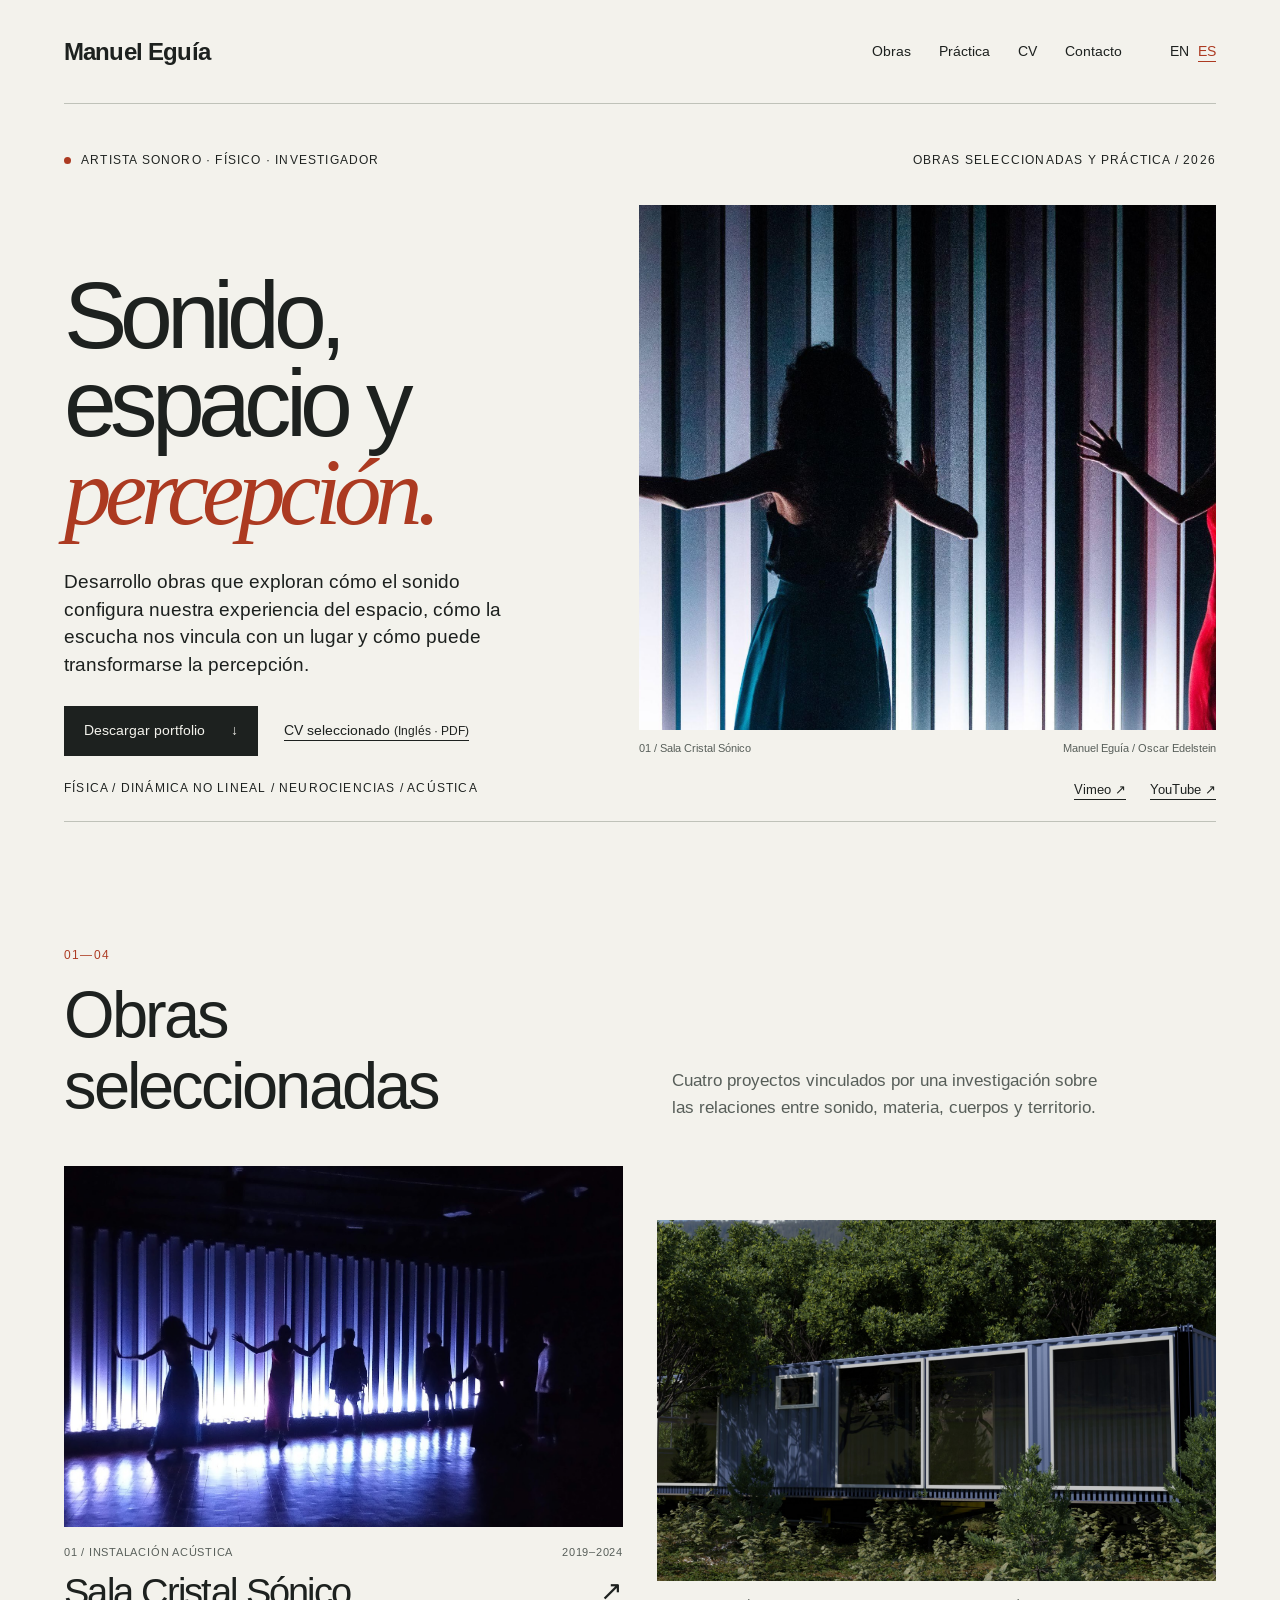
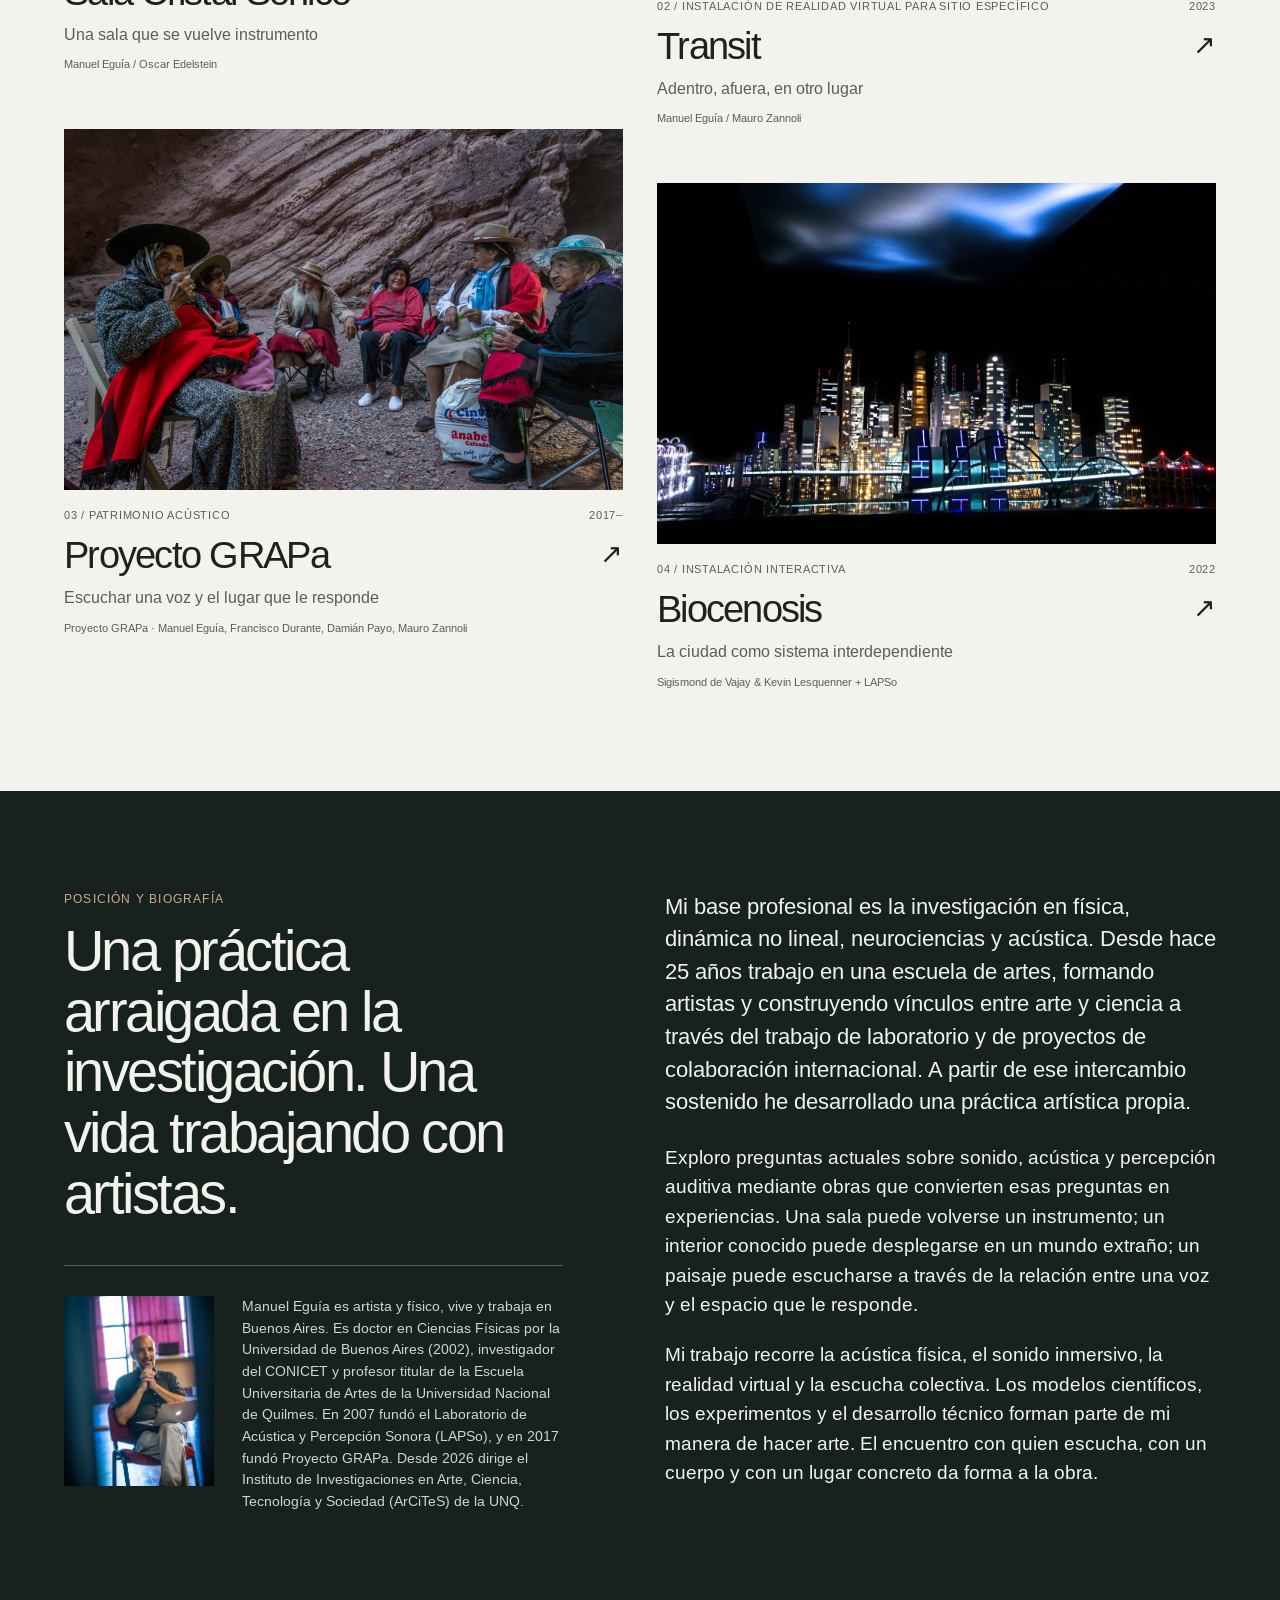
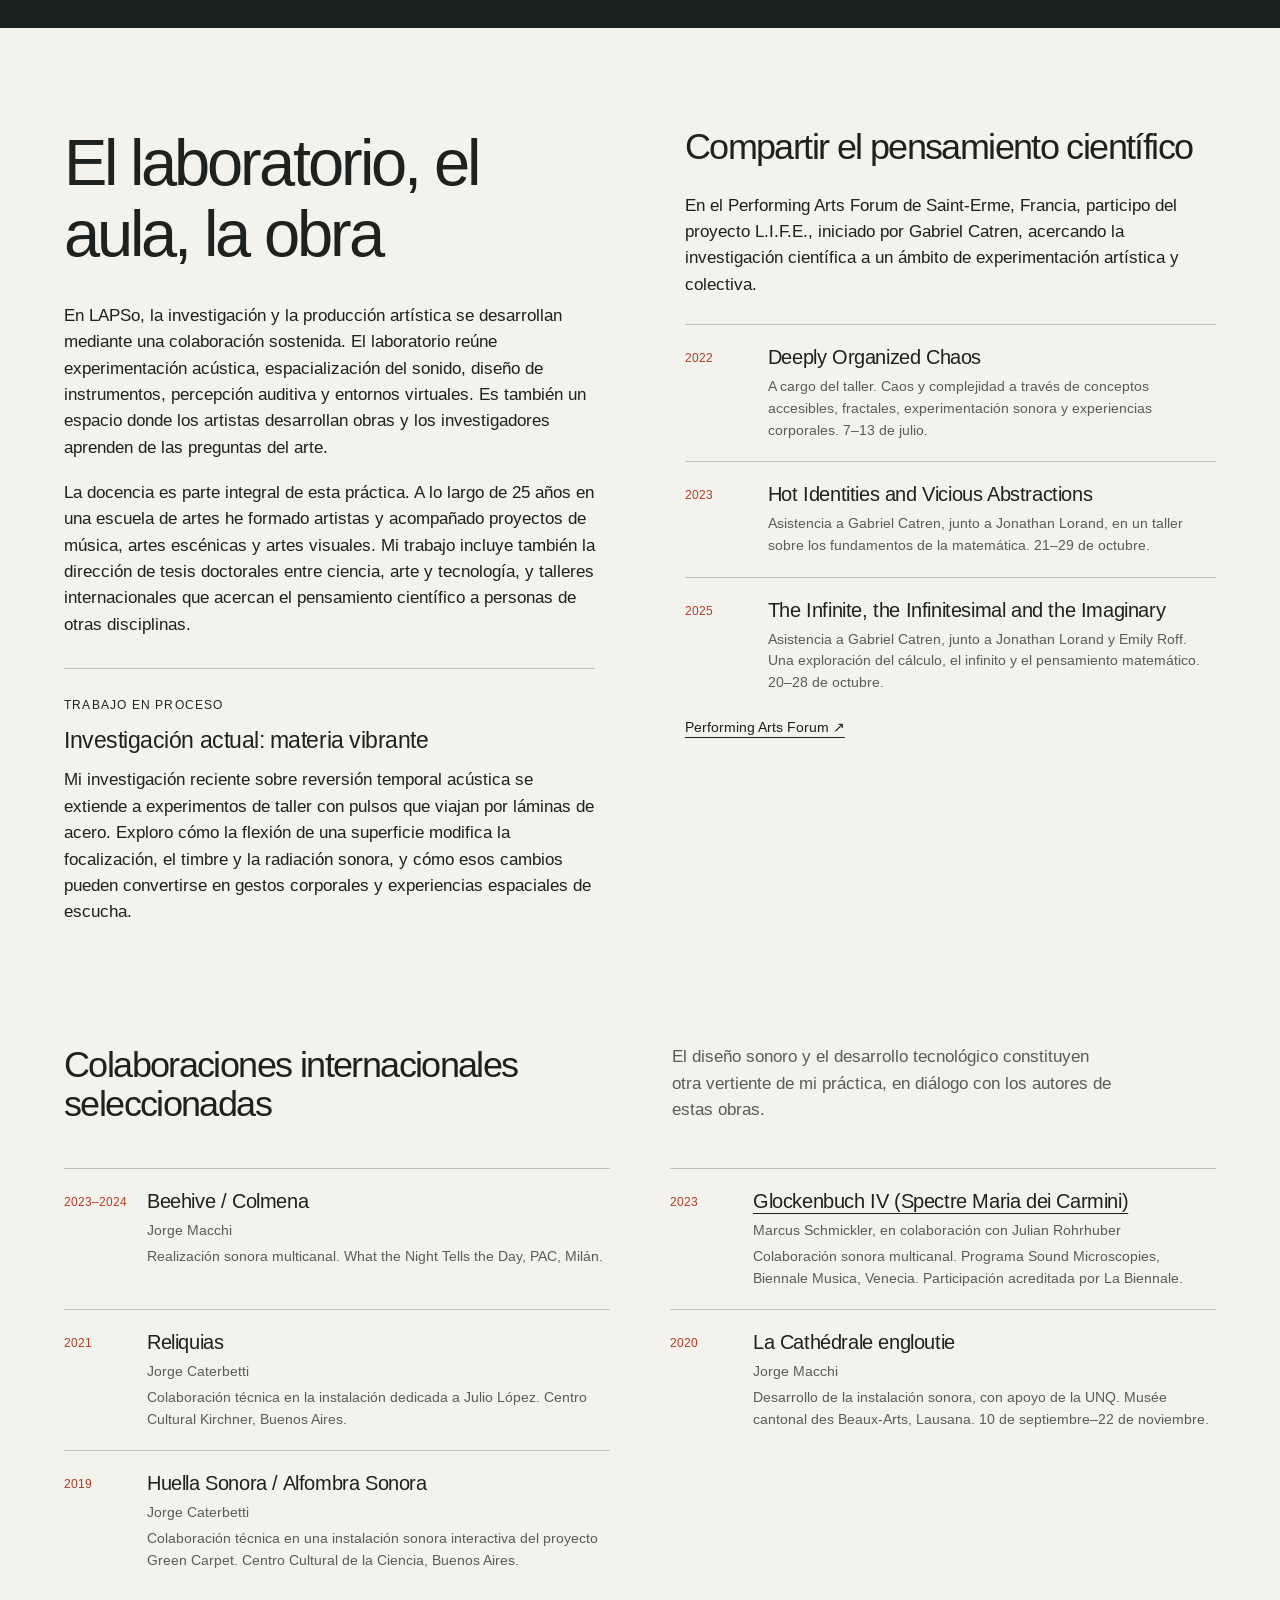
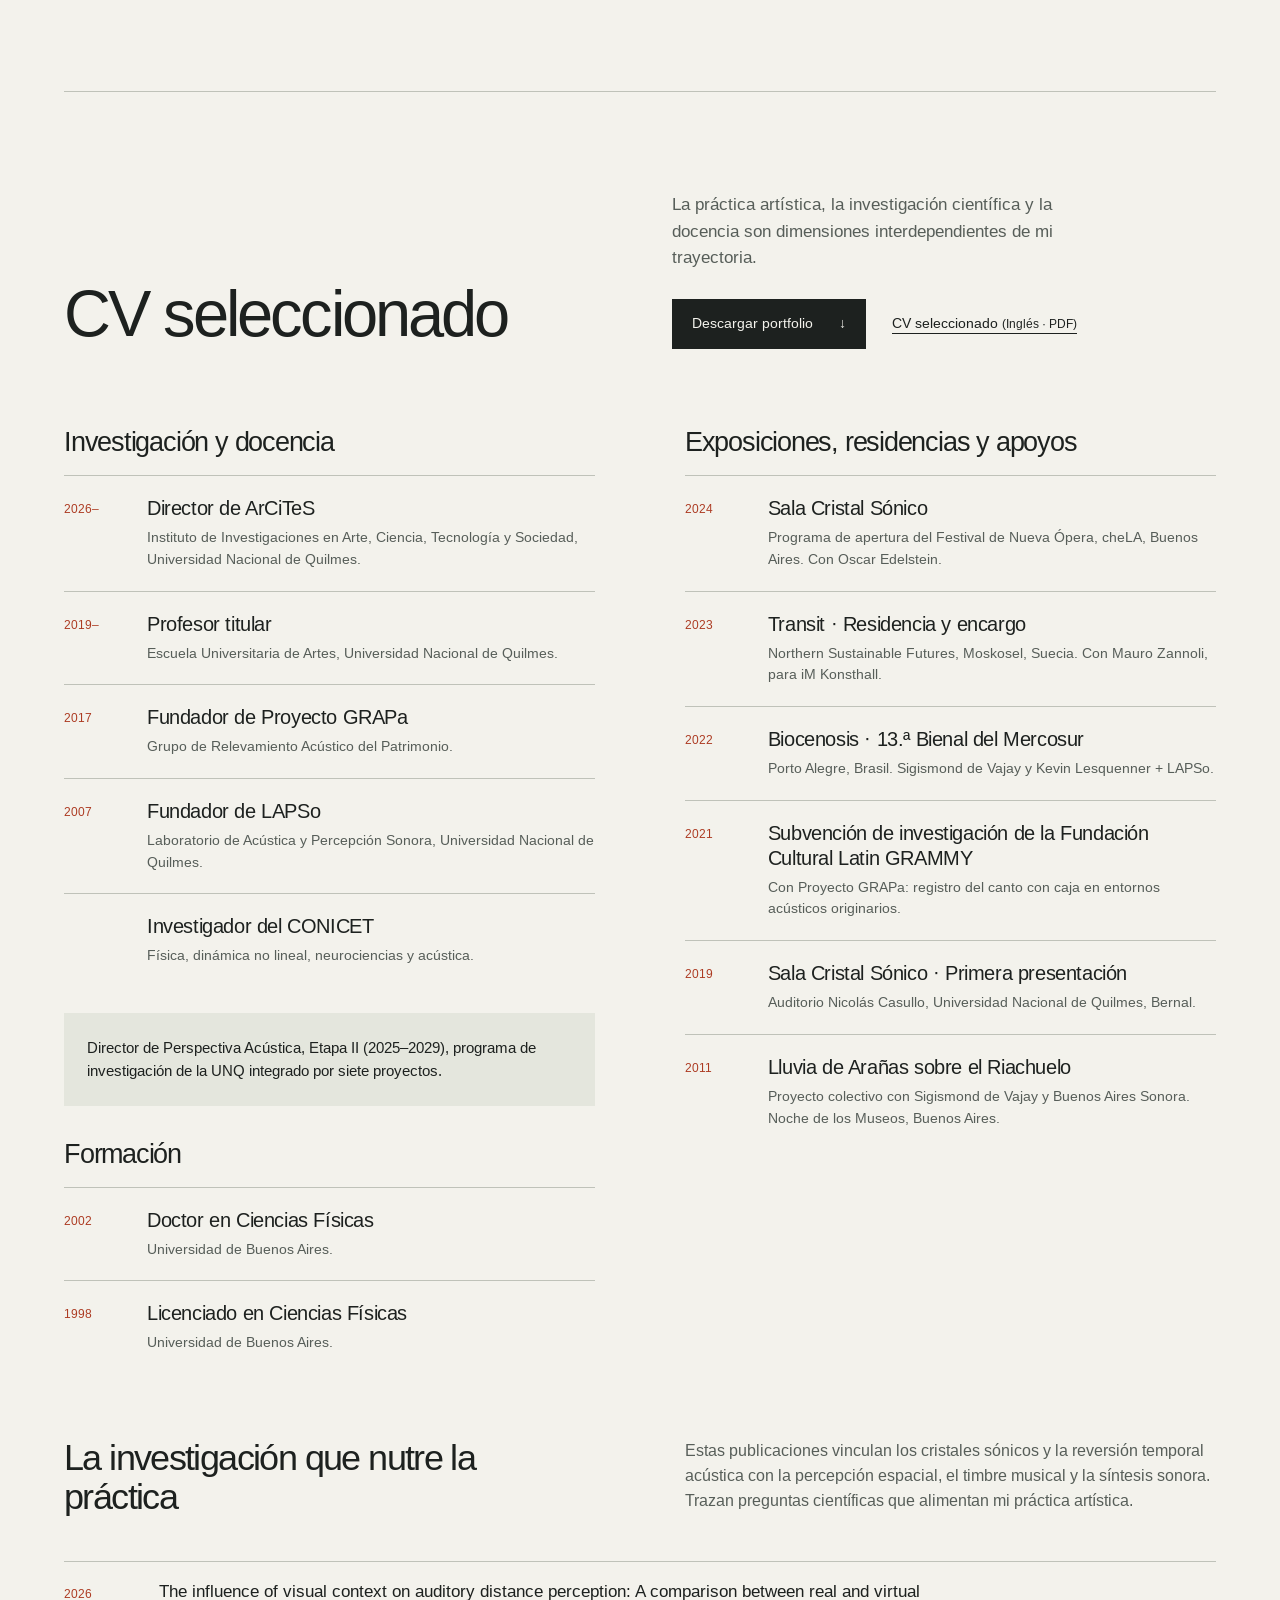
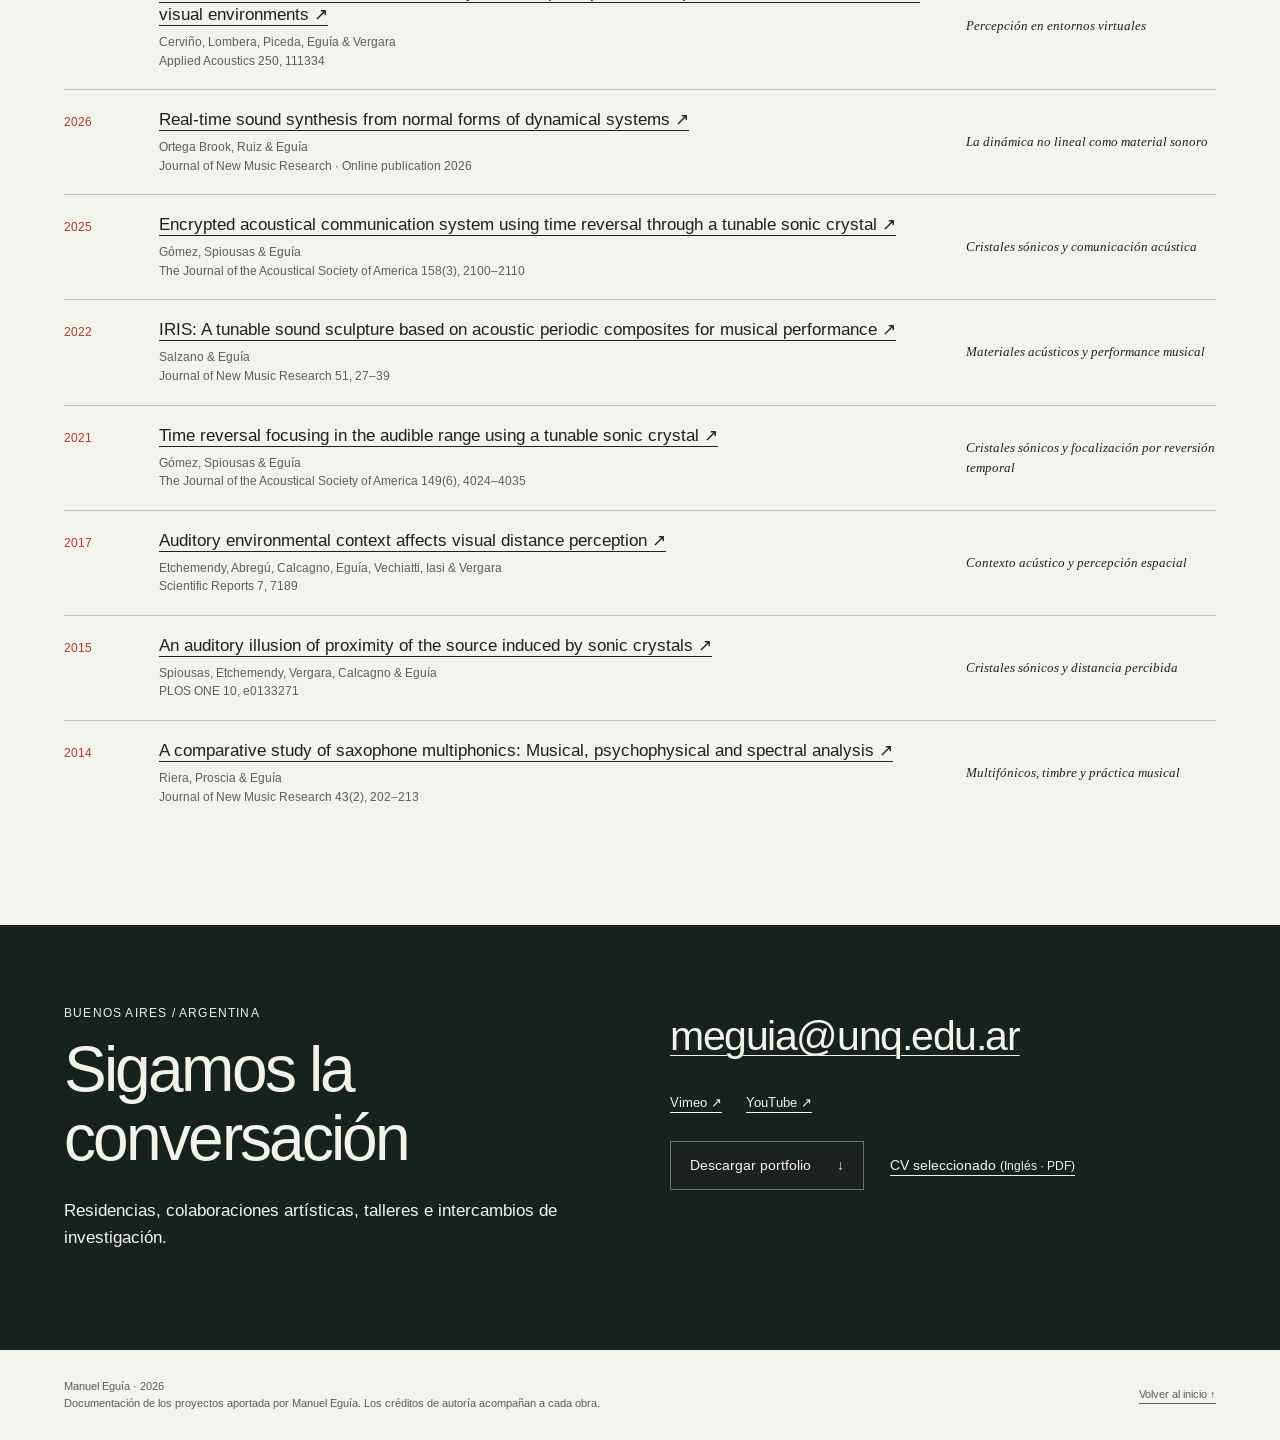
==== docs/es/index.html @ c16b5c14 "Revise selected papers across portfolio, CV and bilingual site" ====
<!doctype html><html lang="es"><head><meta charset="utf-8"><meta name="viewport" content="width=device-width,initial-scale=1"><title>Manuel Eguía — Sonido, espacio y percepción</title><meta name="description" content="Desarrollo obras que exploran cómo el sonido configura nuestra experiencia del espacio, cómo la escucha nos vincula con un lugar y cómo puede transformarse la percepción."><meta name="theme-color" content="#f3f2ec"><link rel="canonical" href="https://meguia.github.io/dossier/es/"><link rel="alternate" hreflang="en" href="https://meguia.github.io/dossier/"><link rel="alternate" hreflang="es" href="https://meguia.github.io/dossier/es/"><meta property="og:type" content="website"><meta property="og:title" content="Manuel Eguía — Sonido, espacio y percepción"><meta property="og:description" content="Desarrollo obras que exploran cómo el sonido configura nuestra experiencia del espacio, cómo la escucha nos vincula con un lugar y cómo puede transformarse la percepción."><meta property="og:url" content="https://meguia.github.io/dossier/es/"><meta property="og:image" content="https://meguia.github.io/dossier/assets/images/sonic-performance.jpg"><meta name="twitter:card" content="summary_large_image"><link rel="stylesheet" href="../assets/site.css"><script type="application/ld+json">{"@context": "https://schema.org", "@type": "Person", "name": "Manuel Camilo Eguía", "alternateName": "Manuel Eguía", "url": "https://meguia.github.io/dossier/", "jobTitle": "Artista sonoro · Físico · Investigador", "sameAs": ["https://vimeo.com/meguia", "https://www.youtube.com/@manueleguia2915"]}</script></head><body><a class="skip" href="#main">Saltar al contenido</a><div class="wrap"><header class="site-header" id="top"><a class="brand" href="../es/">Manuel Eguía</a><nav class="nav" aria-label="Main"><a href="../es/#works">Obras</a><a href="../es/#practice">Práctica</a><a href="../es/#cv">CV</a><a href="../es/#contact">Contacto</a><span class="lang" aria-label="Idioma"><a href="../" lang="en" hreflang="en" >EN</a><a href="../es/" lang="es" hreflang="es" aria-current="page">ES</a></span></nav></header></div><main id="main"><div class="wrap"><section class="hero"><div class="hero-top eyebrow"><span class="dot">Artista sonoro · Físico · Investigador</span><span>Obras seleccionadas y práctica / 2026</span></div><div class="hero-grid"><div><h1>Sonido,<br>espacio y<br><em>percepción.</em></h1><p class="hero-text">Desarrollo obras que exploran cómo el sonido configura nuestra experiencia del espacio, cómo la escucha nos vincula con un lugar y cómo puede transformarse la percepción.</p><div class="actions"><a class="button" href="../downloads/Manuel-Eguia-Portfolio.pdf">Descargar portfolio <span aria-hidden="true">↓</span></a><a class="text-link" href="../downloads/Manuel-Eguia-CV.pdf">CV seleccionado <small>(Inglés · PDF)</small></a></div></div><figure><img src="../assets/images/sonic-performer.jpg" alt="Intérpretes a contraluz frente a las columnas iluminadas de Sala Cristal Sónico." class="hero-image" loading="eager" decoding="async"><figcaption class="caption"><span>01 / Sala Cristal Sónico</span><span>Manuel Eguía / Oscar Edelstein</span></figcaption></figure></div><div class="hero-bottom"><span class="eyebrow">Física / Dinámica no lineal / Neurociencias / Acústica</span><div class="channels"><a href="https://vimeo.com/meguia">Vimeo ↗</a><a href="https://www.youtube.com/@manueleguia2915">YouTube ↗</a></div></div></section><section class="section" id="works"><div class="section-heading"><div><p class="eyebrow">01—04</p><h2>Obras seleccionadas</h2></div><p>Cuatro proyectos vinculados por una investigación sobre las relaciones entre sonido, materia, cuerpos y territorio.</p></div><div class="works-grid"><a class="work-card" href="works/sonic-crystal-room/"><img src="../assets/images/sonic-performance.jpg" alt="Intérpretes a contraluz frente a las columnas iluminadas de Sala Cristal Sónico." class="" loading="lazy" decoding="async"><div class="card-meta"><span>01 / Instalación acústica</span><span>2019–2024</span></div><div class="card-title"><h3>Sala Cristal Sónico</h3><span class="arrow" aria-hidden="true">↗</span></div><div class="card-subtitle">Una sala que se vuelve instrumento</div><div class="card-credit">Manuel Eguía / Oscar Edelstein</div></a><a class="work-card" href="works/transit/"><img src="../assets/images/transit-container.jpg" alt="La galería-contenedor de Transit situada en un paisaje boscoso." class="" loading="lazy" decoding="async"><div class="card-meta"><span>02 / Instalación de realidad virtual para sitio específico</span><span>2023</span></div><div class="card-title"><h3>Transit</h3><span class="arrow" aria-hidden="true">↗</span></div><div class="card-subtitle">Adentro, afuera, en otro lugar</div><div class="card-credit">Manuel Eguía / Mauro Zannoli</div></a><a class="work-card" href="works/grapa/"><img src="../assets/images/grapa-circle.jpg" alt="Copleras y copleros sentados en ronda con sus cajas bajo las paredes rocosas del anfiteatro natural." class="" loading="lazy" decoding="async"><div class="card-meta"><span>03 / Patrimonio acústico</span><span>2017–</span></div><div class="card-title"><h3>Proyecto GRAPa</h3><span class="arrow" aria-hidden="true">↗</span></div><div class="card-subtitle">Escuchar una voz y el lugar que le responde</div><div class="card-credit">Proyecto GRAPa · Manuel Eguía, Francisco Durante, Damián Payo, Mauro Zannoli</div></a><a class="work-card" href="works/biocenosis/"><img src="../assets/images/biocenosis.jpg" alt="Edificios iluminados de la maqueta urbana de Biocenosis bajo una proyección atmosférica azul." class="" loading="lazy" decoding="async"><div class="card-meta"><span>04 / Instalación interactiva</span><span>2022</span></div><div class="card-title"><h3>Biocenosis</h3><span class="arrow" aria-hidden="true">↗</span></div><div class="card-subtitle">La ciudad como sistema interdependiente</div><div class="card-credit">Sigismond de Vajay &amp; Kevin Lesquenner + LAPSo</div></a></div></section></div><section class="statement-section section" id="practice"><div class="wrap statement-grid"><div><p class="eyebrow">Posición y biografía</p><h2>Una práctica arraigada en la investigación. Una vida trabajando con artistas.</h2><div class="portrait-row"><img src="../assets/images/portrait.jpg" alt="Manuel Eguía" class="" loading="lazy" decoding="async"><p>Manuel Eguía es artista y físico, vive y trabaja en Buenos Aires. Es doctor en Ciencias Físicas por la Universidad de Buenos Aires (2002), investigador del CONICET y profesor titular de la Escuela Universitaria de Artes de la Universidad Nacional de Quilmes. En 2007 fundó el Laboratorio de Acústica y Percepción Sonora (LAPSo), y en 2017 fundó Proyecto GRAPa. Desde 2026 dirige el Instituto de Investigaciones en Arte, Ciencia, Tecnología y Sociedad (ArCiTeS) de la UNQ.</p></div></div><div class="statement-copy"><p>Mi base profesional es la investigación en física, dinámica no lineal, neurociencias y acústica. Desde hace 25 años trabajo en una escuela de artes, formando artistas y construyendo vínculos entre arte y ciencia a través del trabajo de laboratorio y de proyectos de colaboración internacional. A partir de ese intercambio sostenido he desarrollado una práctica artística propia.</p><p>Exploro preguntas actuales sobre sonido, acústica y percepción auditiva mediante obras que convierten esas preguntas en experiencias. Una sala puede volverse un instrumento; un interior conocido puede desplegarse en un mundo extraño; un paisaje puede escucharse a través de la relación entre una voz y el espacio que le responde.</p><p>Mi trabajo recorre la acústica física, el sonido inmersivo, la realidad virtual y la escucha colectiva. Los modelos científicos, los experimentos y el desarrollo técnico forman parte de mi manera de hacer arte. El encuentro con quien escucha, con un cuerpo y con un lugar concreto da forma a la obra.</p></div></div></section><div class="wrap"><section class="section practice-grid"><div><h2>El laboratorio, el aula, la obra</h2><p>En LAPSo, la investigación y la producción artística se desarrollan mediante una colaboración sostenida. El laboratorio reúne experimentación acústica, espacialización del sonido, diseño de instrumentos, percepción auditiva y entornos virtuales. Es también un espacio donde los artistas desarrollan obras y los investigadores aprenden de las preguntas del arte.</p><p>La docencia es parte integral de esta práctica. A lo largo de 25 años en una escuela de artes he formado artistas y acompañado proyectos de música, artes escénicas y artes visuales. Mi trabajo incluye también la dirección de tesis doctorales entre ciencia, arte y tecnología, y talleres internacionales que acercan el pensamiento científico a personas de otras disciplinas.</p><div class="current"><p class="eyebrow">Trabajo en proceso</p><h4>Investigación actual: materia vibrante</h4><p>Mi investigación reciente sobre reversión temporal acústica se extiende a experimentos de taller con pulsos que viajan por láminas de acero. Exploro cómo la flexión de una superficie modifica la focalización, el timbre y la radiación sonora, y cómo esos cambios pueden convertirse en gestos corporales y experiencias espaciales de escucha.</p></div></div><div><h3>Compartir el pensamiento científico</h3><p>En el Performing Arts Forum de Saint-Erme, Francia, participo del proyecto L.I.F.E., iniciado por Gabriel Catren, acercando la investigación científica a un ámbito de experimentación artística y colectiva.</p><ul class="list"><li><span class="year">2022</span><div><h4>Deeply Organized Chaos</h4><p>A cargo del taller. Caos y complejidad a través de conceptos accesibles, fractales, experimentación sonora y experiencias corporales. 7–13 de julio.</p></div></li><li><span class="year">2023</span><div><h4>Hot Identities and Vicious Abstractions</h4><p>Asistencia a Gabriel Catren, junto a Jonathan Lorand, en un taller sobre los fundamentos de la matemática. 21–29 de octubre.</p></div></li><li><span class="year">2025</span><div><h4>The Infinite, the Infinitesimal and the Imaginary</h4><p>Asistencia a Gabriel Catren, junto a Jonathan Lorand y Emily Roff. Una exploración del cálculo, el infinito y el pensamiento matemático. 20–28 de octubre.</p></div></li></ul><a class="text-link" href="https://www.pa-f.net/book/export/html/47">Performing Arts Forum ↗</a></div></section><section class="section collab-section"><div class="section-heading"><h3>Colaboraciones internacionales seleccionadas</h3><p>El diseño sonoro y el desarrollo tecnológico constituyen otra vertiente de mi práctica, en diálogo con los autores de estas obras.</p></div><ul class="list collab-list"><li><span class="year">2023–2024</span><div><h4>Beehive / Colmena</h4><p>Jorge Macchi</p><p>Realización sonora multicanal. What the Night Tells the Day, PAC, Milán.</p></div></li><li><span class="year">2023</span><div><h4><a href="https://www.labiennale.org/en/music/2023/music-performances/marcus-schmickler-glockenbuch-iv-spectre-maria-dei-carmini">Glockenbuch IV (Spectre Maria dei Carmini)</a></h4><p>Marcus Schmickler, en colaboración con Julian Rohrhuber</p><p>Colaboración sonora multicanal. Programa Sound Microscopies, Biennale Musica, Venecia. Participación acreditada por La Biennale.</p></div></li><li><span class="year">2021</span><div><h4>Reliquias</h4><p>Jorge Caterbetti</p><p>Colaboración técnica en la instalación dedicada a Julio López. Centro Cultural Kirchner, Buenos Aires.</p></div></li><li><span class="year">2020</span><div><h4>La Cathédrale engloutie</h4><p>Jorge Macchi</p><p>Desarrollo de la instalación sonora, con apoyo de la UNQ. Musée cantonal des Beaux-Arts, Lausana. 10 de septiembre–22 de noviembre.</p></div></li><li><span class="year">2019</span><div><h4>Huella Sonora / Alfombra Sonora</h4><p>Jorge Caterbetti</p><p>Colaboración técnica en una instalación sonora interactiva del proyecto Green Carpet. Centro Cultural de la Ciencia, Buenos Aires.</p></div></li></ul></section><section class="section cv-section" id="cv"><div class="section-heading"><h2>CV seleccionado</h2><div><p>La práctica artística, la investigación científica y la docencia son dimensiones interdependientes de mi trayectoria.</p><div class="actions"><a class="button" href="../downloads/Manuel-Eguia-Portfolio.pdf">Descargar portfolio <span aria-hidden="true">↓</span></a><a class="text-link" href="../downloads/Manuel-Eguia-CV.pdf">CV seleccionado <small>(Inglés · PDF)</small></a></div></div></div><div class="cv-columns"><div><h3>Investigación y docencia</h3><ul class="list"><li><span class="year">2026–</span><div><h4>Director de ArCiTeS</h4><p>Instituto de Investigaciones en Arte, Ciencia, Tecnología y Sociedad, Universidad Nacional de Quilmes.</p></div></li><li><span class="year">2019–</span><div><h4>Profesor titular</h4><p>Escuela Universitaria de Artes, Universidad Nacional de Quilmes.</p></div></li><li><span class="year">2017</span><div><h4>Fundador de Proyecto GRAPa</h4><p>Grupo de Relevamiento Acústico del Patrimonio.</p></div></li><li><span class="year">2007</span><div><h4>Fundador de LAPSo</h4><p>Laboratorio de Acústica y Percepción Sonora, Universidad Nacional de Quilmes.</p></div></li><li><span class="year"></span><div><h4>Investigador del CONICET</h4><p>Física, dinámica no lineal, neurociencias y acústica.</p></div></li></ul><p class="programme">Director de Perspectiva Acústica, Etapa II (2025–2029), programa de investigación de la UNQ integrado por siete proyectos.</p><h3>Formación</h3><ul class="list"><li><span class="year">2002</span><div><h4>Doctor en Ciencias Físicas</h4><p>Universidad de Buenos Aires.</p></div></li><li><span class="year">1998</span><div><h4>Licenciado en Ciencias Físicas</h4><p>Universidad de Buenos Aires.</p></div></li></ul></div><div><h3>Exposiciones, residencias y apoyos</h3><ul class="list"><li><span class="year">2024</span><div><h4>Sala Cristal Sónico</h4><p>Programa de apertura del Festival de Nueva Ópera, cheLA, Buenos Aires. Con Oscar Edelstein.</p></div></li><li><span class="year">2023</span><div><h4>Transit · Residencia y encargo</h4><p>Northern Sustainable Futures, Moskosel, Suecia. Con Mauro Zannoli, para iM Konsthall.</p></div></li><li><span class="year">2022</span><div><h4>Biocenosis · 13.ª Bienal del Mercosur</h4><p>Porto Alegre, Brasil. Sigismond de Vajay y Kevin Lesquenner + LAPSo.</p></div></li><li><span class="year">2021</span><div><h4>Subvención de investigación de la Fundación Cultural Latin GRAMMY</h4><p>Con Proyecto GRAPa: registro del canto con caja en entornos acústicos originarios.</p></div></li><li><span class="year">2019</span><div><h4>Sala Cristal Sónico · Primera presentación</h4><p>Auditorio Nicolás Casullo, Universidad Nacional de Quilmes, Bernal.</p></div></li><li><span class="year">2011</span><div><h4>Lluvia de Arañas sobre el Riachuelo</h4><p>Proyecto colectivo con Sigismond de Vajay y Buenos Aires Sonora. Noche de los Museos, Buenos Aires.</p></div></li></ul></div></div><div class="research"><div class="research-head"><h3>La investigación que nutre la práctica</h3><p>Estas publicaciones vinculan los cristales sónicos y la reversión temporal acústica con la percepción espacial, el timbre musical y la síntesis sonora. Trazan preguntas científicas que alimentan mi práctica artística.</p></div><ol class="publications"><li><span class="year">2026</span><div><div class="publication-title"><a href="https://doi.org/10.1016/j.apacoust.2026.111334">The influence of visual context on auditory distance perception: A comparison between real and virtual visual environments ↗</a></div><div class="publication-meta">Cerviño, Lombera, Piceda, Eguía &amp; Vergara<br>Applied Acoustics 250, 111334</div></div><span class="publication-theme">Percepción en entornos virtuales</span></li><li><span class="year">2026</span><div><div class="publication-title"><a href="https://doi.org/10.1080/09298215.2026.2634043">Real-time sound synthesis from normal forms of dynamical systems ↗</a></div><div class="publication-meta">Ortega Brook, Ruiz &amp; Eguía<br>Journal of New Music Research · Online publication 2026</div></div><span class="publication-theme">La dinámica no lineal como material sonoro</span></li><li><span class="year">2025</span><div><div class="publication-title"><a href="https://doi.org/10.1121/10.0039245">Encrypted acoustical communication system using time reversal through a tunable sonic crystal ↗</a></div><div class="publication-meta">Gómez, Spiousas &amp; Eguía<br>The Journal of the Acoustical Society of America 158(3), 2100–2110</div></div><span class="publication-theme">Cristales sónicos y comunicación acústica</span></li><li><span class="year">2022</span><div><div class="publication-title"><a href="https://doi.org/10.1080/09298215.2022.2049313">IRIS: A tunable sound sculpture based on acoustic periodic composites for musical performance ↗</a></div><div class="publication-meta">Salzano &amp; Eguía<br>Journal of New Music Research 51, 27–39</div></div><span class="publication-theme">Materiales acústicos y performance musical</span></li><li><span class="year">2021</span><div><div class="publication-title"><a href="https://doi.org/10.1121/10.0005196">Time reversal focusing in the audible range using a tunable sonic crystal ↗</a></div><div class="publication-meta">Gómez, Spiousas &amp; Eguía<br>The Journal of the Acoustical Society of America 149(6), 4024–4035</div></div><span class="publication-theme">Cristales sónicos y focalización por reversión temporal</span></li><li><span class="year">2017</span><div><div class="publication-title"><a href="https://doi.org/10.1038/s41598-017-06495-3">Auditory environmental context affects visual distance perception ↗</a></div><div class="publication-meta">Etchemendy, Abregú, Calcagno, Eguía, Vechiatti, Iasi &amp; Vergara<br>Scientific Reports 7, 7189</div></div><span class="publication-theme">Contexto acústico y percepción espacial</span></li><li><span class="year">2015</span><div><div class="publication-title"><a href="https://doi.org/10.1371/journal.pone.0133271">An auditory illusion of proximity of the source induced by sonic crystals ↗</a></div><div class="publication-meta">Spiousas, Etchemendy, Vergara, Calcagno &amp; Eguía<br>PLOS ONE 10, e0133271</div></div><span class="publication-theme">Cristales sónicos y distancia percibida</span></li><li><span class="year">2014</span><div><div class="publication-title"><a href="https://doi.org/10.1080/09298215.2013.860993">A comparative study of saxophone multiphonics: Musical, psychophysical and spectral analysis ↗</a></div><div class="publication-meta">Riera, Proscia &amp; Eguía<br>Journal of New Music Research 43(2), 202–213</div></div><span class="publication-theme">Multifónicos, timbre y práctica musical</span></li></ol></div></section></div></main><section class="contact-section" id="contact"><div class="contact-grid"><div><p class="eyebrow">Buenos Aires / Argentina</p><h2>Sigamos la conversación</h2><p>Residencias, colaboraciones artísticas, talleres e intercambios de investigación.</p></div><div><a class="email" href="mailto:meguia@unq.edu.ar">meguia@unq.edu.ar</a><div class="channels"><a href="https://vimeo.com/meguia">Vimeo ↗</a><a href="https://www.youtube.com/@manueleguia2915">YouTube ↗</a></div><div class="actions"><a class="button" href="../downloads/Manuel-Eguia-Portfolio.pdf">Descargar portfolio <span aria-hidden="true">↓</span></a><a class="text-link" href="../downloads/Manuel-Eguia-CV.pdf">CV seleccionado <small>(Inglés · PDF)</small></a></div></div></div></section><footer class="wrap footer"><p>Manuel Eguía · 2026<br>Documentación de los proyectos aportada por Manuel Eguía. Los créditos de autoría acompañan a cada obra.</p><a href="#top">Volver al inicio ↑</a></footer></body></html>
---- docs/assets/site.css ----
@font-face{font-family:PortfolioSans;src:url('fonts/LiberationSans-Regular.ttf') format('truetype');font-weight:400;font-display:swap}
@font-face{font-family:PortfolioSans;src:url('fonts/LiberationSans-Bold.ttf') format('truetype');font-weight:700;font-display:swap}
@font-face{font-family:PortfolioSerif;src:url('fonts/LiberationSerif-Italic.ttf') format('truetype');font-style:italic;font-display:swap}
:root{--paper:#f3f2ec;--ink:#1d211f;--muted:#575e59;--line:#bfc2b9;--accent:#ac3a21;--dark:#17221f;--space:clamp(24px,5vw,88px)}
*{box-sizing:border-box}html{scroll-behavior:smooth;scroll-padding-top:28px}body{margin:0;background:var(--paper);color:var(--ink);font-family:PortfolioSans,Arial,sans-serif;font-size:17px;line-height:1.55}a{color:inherit;text-decoration-thickness:1px;text-underline-offset:5px}a:hover{color:var(--accent)}a:focus-visible,summary:focus-visible{outline:3px solid var(--accent);outline-offset:6px}img{display:block;width:100%;height:auto}figure{margin:0}p{margin:0 0 1.1em}h1,h2,h3,h4{font-weight:400;line-height:1.08;margin:0;letter-spacing:-.045em}h1{font-size:clamp(64px,8.6vw,150px)}h2{font-size:clamp(38px,5.1vw,78px)}h3{font-size:clamp(26px,2.8vw,43px)}h4{font-size:23px;line-height:1.2;letter-spacing:-.02em}em{font-family:PortfolioSerif,Georgia,serif}.wrap{max-width:1660px;margin:auto;padding:0 var(--space)}.skip{position:absolute;top:-100px;left:20px;background:var(--ink);color:white;padding:12px;z-index:20}.skip:focus{top:10px}.site-header{min-height:104px;display:flex;align-items:center;justify-content:space-between;border-bottom:1px solid var(--line);gap:25px}.brand{font-size:24px;font-weight:700;letter-spacing:-.035em;text-decoration:none;white-space:nowrap}.nav{display:flex;align-items:center;gap:28px;font-size:14px}.nav a{text-decoration:none}.lang{display:flex;gap:9px;align-items:center;margin-left:20px}.lang [aria-current]{color:var(--accent);text-decoration:underline}.eyebrow{font-size:12px;line-height:1.4;text-transform:uppercase;letter-spacing:.1em}.dot::before{content:'';display:inline-block;width:7px;height:7px;border-radius:50%;background:var(--accent);margin-right:10px}.hero{padding:48px 0 25px}.hero-top{display:flex;justify-content:space-between;gap:20px;margin-bottom:36px}.hero-grid{display:grid;grid-template-columns:1fr 1.13fr;gap:5vw;align-items:end}.hero h1{font-size:clamp(68px,8.6vw,142px);line-height:.93;letter-spacing:-.07em;margin-bottom:32px}.hero h1 em{font-weight:400;color:var(--accent)}.hero-text{max-width:440px;font-size:19px;line-height:1.45}.hero-image{height:clamp(400px,41vw,650px);object-fit:cover;object-position:52% 50%}.caption{font-size:11px;line-height:1.5;color:var(--muted);display:flex;justify-content:space-between;gap:18px;padding-top:10px}.actions{display:flex;flex-wrap:wrap;align-items:center;gap:14px 26px;margin-top:28px}.button{display:inline-flex;align-items:center;justify-content:space-between;gap:26px;background:var(--ink);color:var(--paper);padding:13px 19px;font-size:14px;text-decoration:none;border:1px solid var(--ink)}.button:hover{background:var(--accent);border-color:var(--accent);color:white}.text-link{font-size:14px}.channels{display:flex;gap:24px;font-size:13px}.hero-bottom{display:flex;justify-content:space-between;gap:20px;border-bottom:1px solid var(--line);padding:24px 0 21px}.section{padding-top:100px;padding-bottom:100px}.section-heading{display:grid;grid-template-columns:1fr 1fr;gap:5vw;align-items:end;margin-bottom:45px}.section-heading p{max-width:440px;margin:0;color:var(--muted)}.section-heading .eyebrow{margin-bottom:16px;color:var(--accent)}.works-grid{display:grid;grid-template-columns:1fr 1fr;gap:56px 34px}.work-card{text-decoration:none;display:block}.work-card img{aspect-ratio:1.55;object-fit:cover;transition:filter .2s}.work-card:hover img{filter:brightness(1.1)}.card-meta{display:flex;justify-content:space-between;font-size:11px;letter-spacing:.07em;text-transform:uppercase;color:var(--muted);margin:17px 0 10px}.card-title{display:flex;justify-content:space-between;gap:10px}.card-title h3{font-size:clamp(28px,3vw,42px)}.arrow{font-size:27px}.card-subtitle{font-size:16px;margin-top:10px;color:var(--muted)}.card-credit{font-size:11px;margin-top:9px;color:var(--muted)}.statement-section{background:var(--dark);color:var(--paper)}.statement-section .eyebrow{color:#d4ab92}.statement-grid{display:grid;grid-template-columns:.95fr 1.05fr;gap:8vw}.statement-grid h2{font-size:clamp(38px,4.4vw,68px);max-width:590px}.statement-copy{font-size:19px}.statement-copy p:first-child{font-size:22px;line-height:1.48}.portrait-row{display:grid;grid-template-columns:150px 1fr;gap:28px;align-items:start;margin-top:40px;padding-top:30px;border-top:1px solid #53605a}.portrait-row img{aspect-ratio:.79;object-fit:cover}.portrait-row p{font-size:14px;color:#d0d5cd;line-height:1.55}.practice-grid{display:grid;grid-template-columns:1fr 1fr;gap:7vw}.practice-grid h2{margin-bottom:34px}.practice-grid h3{margin-bottom:26px}.current{border-top:1px solid var(--line);margin-top:30px;padding-top:28px}.current h4{margin-bottom:13px}.list{margin:26px 0 0;padding:0;list-style:none}.list>li{border-top:1px solid var(--line);padding:20px 0;display:grid;grid-template-columns:65px 1fr;gap:18px}.year{color:var(--accent);font-size:12px;padding-top:4px}.list h4{font-size:20px;line-height:1.25;margin-bottom:6px}.list p{font-size:14px;color:var(--muted);margin:4px 0 0}.collab-section{padding-top:0}.collab-list{display:grid;grid-template-columns:1fr 1fr;gap:0 60px}.collab-list>li{min-width:0}.cv-section{border-top:1px solid var(--line)}.cv-columns{display:grid;grid-template-columns:1fr 1fr;gap:7vw}.cv-columns h3{font-size:27px;margin-top:34px}.cv-columns .list{margin-top:18px}.programme{font-size:15px;background:#e4e6dd;padding:23px;margin-top:26px}.research{margin-top:65px}.research-head{display:grid;grid-template-columns:1fr 1fr;gap:7vw;margin-bottom:30px}.research-head p{font-size:16px;color:var(--muted)}.publications{list-style:none;margin:0;padding:0}.publications li{padding:19px 0;border-top:1px solid var(--line);display:grid;grid-template-columns:75px 1fr 250px;gap:20px}.publication-title{font-size:17px;line-height:1.35}.publication-meta{font-size:12px;color:var(--muted);margin-top:6px}.publication-theme{font-size:13px;font-family:PortfolioSerif,Georgia,serif;font-style:italic;align-self:center}.contact-section{background:var(--dark);color:var(--paper);padding:80px var(--space)}.contact-grid{display:grid;grid-template-columns:1fr 1fr;gap:60px;max-width:1484px;margin:auto}.contact-section h2{font-size:clamp(43px,5vw,80px);margin-bottom:25px}.contact-section .email{font-size:clamp(23px,3.2vw,45px);letter-spacing:-.035em}.contact-section a:hover{color:#e6ab8f}.contact-section .button{border-color:#67726a}.contact-section .channels{margin-top:24px}.footer{display:flex;justify-content:space-between;gap:20px;align-items:center;padding-top:28px;padding-bottom:28px;font-size:11px;color:var(--muted)}.footer p{margin:0;max-width:650px}.project-intro{padding:45px 0 40px}.project-intro .eyebrow{color:var(--accent);margin-bottom:28px}.project-title{font-size:clamp(59px,8vw,124px);max-width:1150px}.project-subtitle{font-family:PortfolioSerif,Georgia,serif;font-style:italic;font-size:clamp(27px,3.5vw,48px);letter-spacing:-.025em;margin-top:18px}.project-credit{font-size:13px;margin-top:26px}.project-hero{max-height:760px;object-fit:cover;aspect-ratio:1.8}.project-text{display:grid;grid-template-columns:1.25fr .75fr;gap:9vw;margin-top:50px}.project-body{font-size:20px;max-width:760px}.project-body .lead{font-size:29px;line-height:1.3;letter-spacing:-.025em}.project-facts{margin:0}.project-facts dt{font-size:11px;text-transform:uppercase;letter-spacing:.08em;color:var(--accent);margin:22px 0 7px}.project-facts dt:first-child{margin-top:0}.project-facts dd{font-size:14px;margin:0}.project-links{margin-top:22px;display:flex;flex-direction:column;gap:13px;font-size:14px}.project-detail{margin:85px 0}.detail-text{display:grid;grid-template-columns:1fr 1fr;gap:8vw;margin-bottom:35px}.detail-text h2{font-size:clamp(35px,4vw,59px)}.detail-photo{max-height:700px;object-fit:cover}.gallery{display:grid;grid-template-columns:repeat(2,1fr);gap:22px;margin-top:22px}.gallery.three{grid-template-columns:repeat(3,1fr)}.gallery img{height:100%;aspect-ratio:1.4;object-fit:cover}.gallery.three img{aspect-ratio:1.3}.other-works{border-top:1px solid var(--line);padding:42px 0 70px;display:flex;justify-content:space-between;gap:20px}.other-works a{max-width:45%}.other-works small{display:block;font-size:11px;text-transform:uppercase;letter-spacing:.08em;margin-bottom:9px}.other-works strong{font-size:25px;font-weight:400;letter-spacing:-.03em}
@media(min-width:1100px){.works-grid .work-card:nth-child(even){transform:translateY(54px)}.works-grid{padding-bottom:54px}}
@media(max-width:900px){.nav{gap:15px}.lang{margin-left:6px}.hero-grid{grid-template-columns:1fr 1fr;gap:25px}.hero h1{font-size:clamp(65px,10vw,90px)}.hero-text{font-size:17px}.hero-image{height:430px}.section{padding-top:70px;padding-bottom:70px}.statement-grid{gap:35px}.statement-copy p:first-child{font-size:19px}.statement-copy{font-size:17px}.portrait-row{grid-template-columns:110px 1fr;gap:18px}.publications li{grid-template-columns:55px 1fr}.publication-theme{display:none}.project-text{gap:40px}.collab-list{gap:0 30px}}
@media(max-width:650px){body{font-size:16px}.site-header{min-height:110px;flex-wrap:wrap;padding:20px 0;gap:12px}.brand{font-size:23px}.nav{width:100%;justify-content:space-between;gap:11px;font-size:12px}.lang{margin-left:auto}.hero{padding-top:26px}.hero-top{font-size:10px;margin-bottom:28px}.hero-grid{grid-template-columns:1fr;gap:30px}.hero h1{font-size:clamp(66px,15vw,92px);max-width:600px}.hero-text{max-width:460px}.hero-image{height:auto;aspect-ratio:1.15;object-position:center}.hero-bottom{flex-direction:column;gap:12px}.hero-top>span:last-child{max-width:95px;text-align:right}.section{padding-top:60px;padding-bottom:60px}.section-heading,.statement-grid,.practice-grid,.cv-columns,.research-head,.contact-grid,.project-text,.detail-text{grid-template-columns:1fr;gap:28px}.section-heading{margin-bottom:30px}.works-grid{grid-template-columns:1fr;gap:38px}.card-title h3{font-size:34px}.statement-copy p:first-child{font-size:20px}.portrait-row{grid-template-columns:100px 1fr}.portrait-row p{font-size:13px}.collab-list{grid-template-columns:1fr}.collab-section{padding-top:0}.list>li{grid-template-columns:55px 1fr;gap:12px}.contact-section{padding-top:58px;padding-bottom:58px}.contact-grid{gap:35px}.footer{align-items:start;font-size:10px}.footer p{max-width:72%}.project-intro{padding-top:30px}.project-title{font-size:clamp(55px,12vw,80px)}.project-hero{aspect-ratio:1.3}.project-body{font-size:18px}.project-body .lead{font-size:25px}.project-facts{border-top:1px solid var(--line);padding-top:25px}.project-detail{margin:55px 0}.gallery.three{grid-template-columns:1fr}.gallery.three img{aspect-ratio:1.5}.gallery{gap:12px}.other-works strong{font-size:20px}.contact-section h2{font-size:51px}}
@media(prefers-reduced-motion:reduce){html{scroll-behavior:auto}*{transition:none!important}}
@media print{.site-header,.actions,.other-works,.skip,.footer{display:none}.wrap{padding:0}.section{padding:25px 0}.hero-image{height:250px}.statement-section,.contact-section{background:white;color:black}.statement-copy,.portrait-row p{color:black}.work-card,.list>li,.publications li{break-inside:avoid}.project-hero{max-height:350px}a{color:inherit}.contact-section{padding:30px 0}}

html[lang="es"] .hero h1{font-size:clamp(53px,7.4vw,123px)}
@media(max-width:650px){html[lang="es"] .hero h1{font-size:clamp(50px,13.5vw,79px)}}
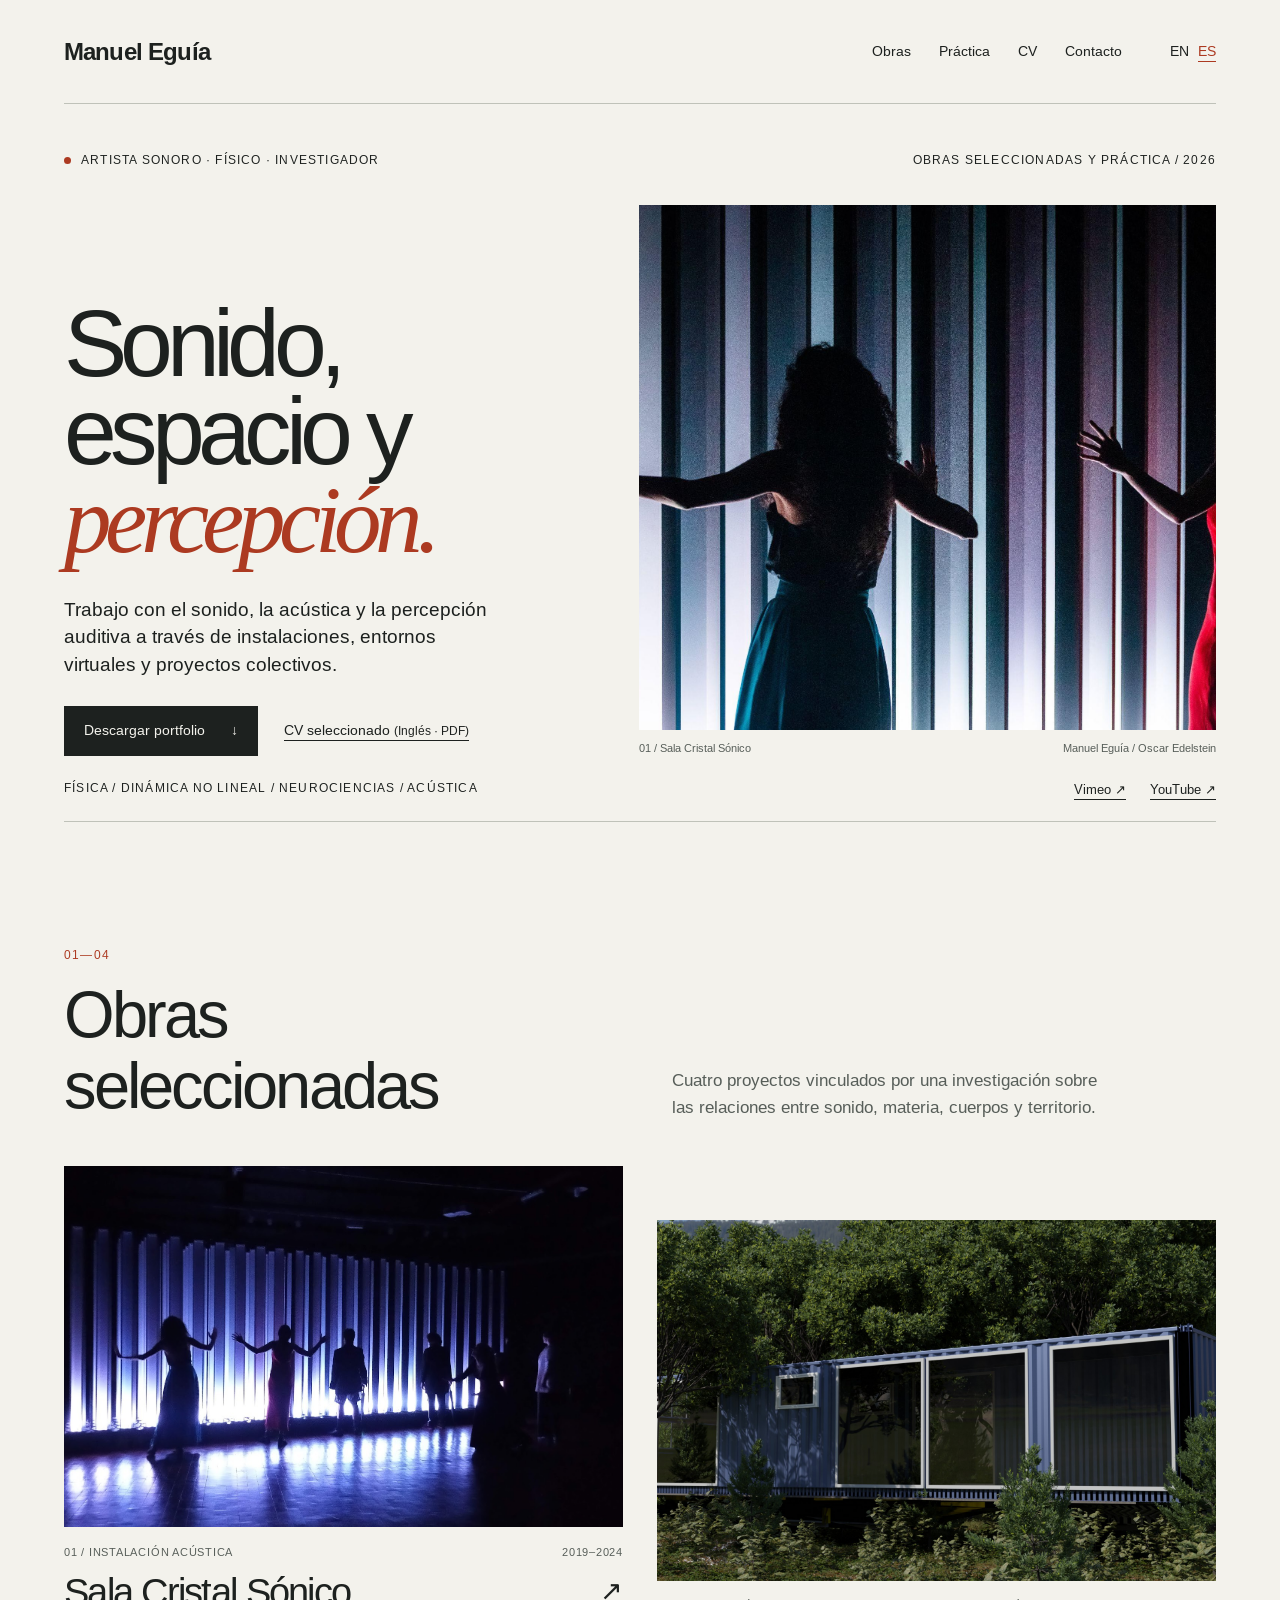
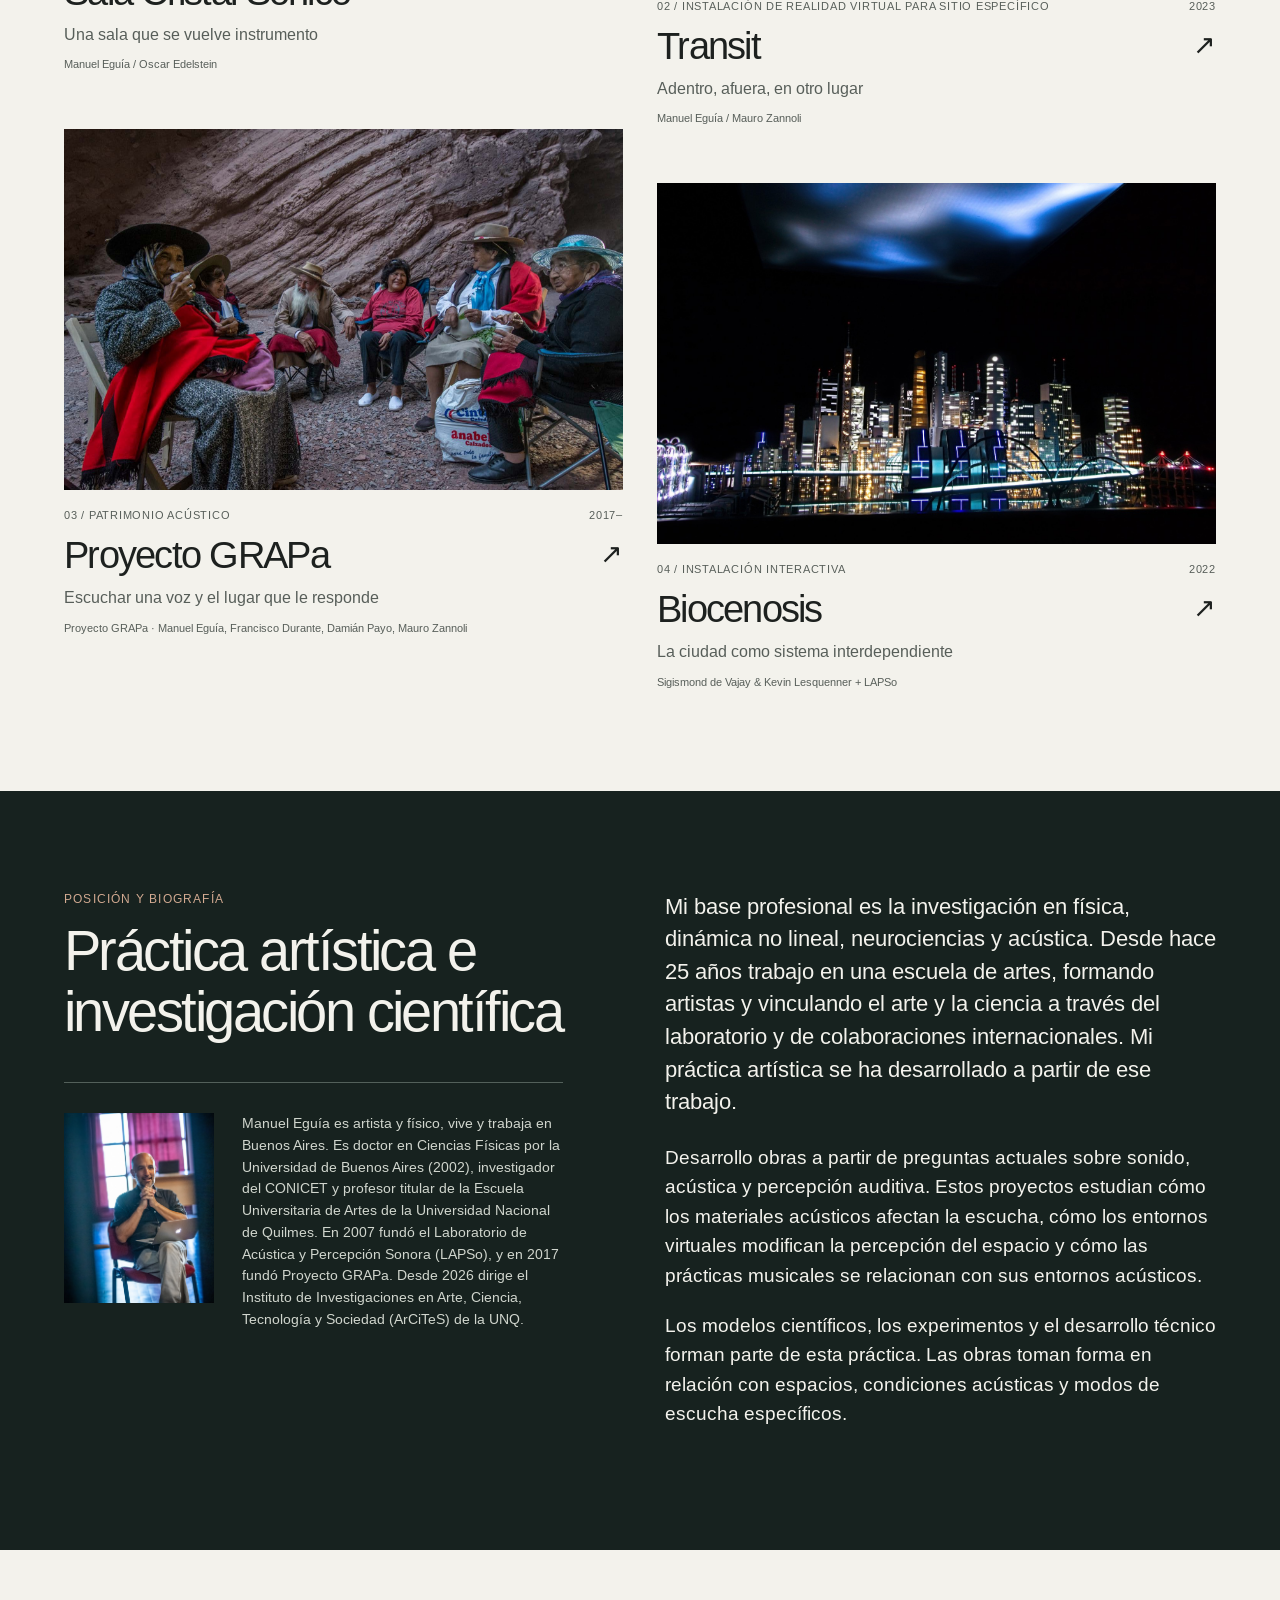
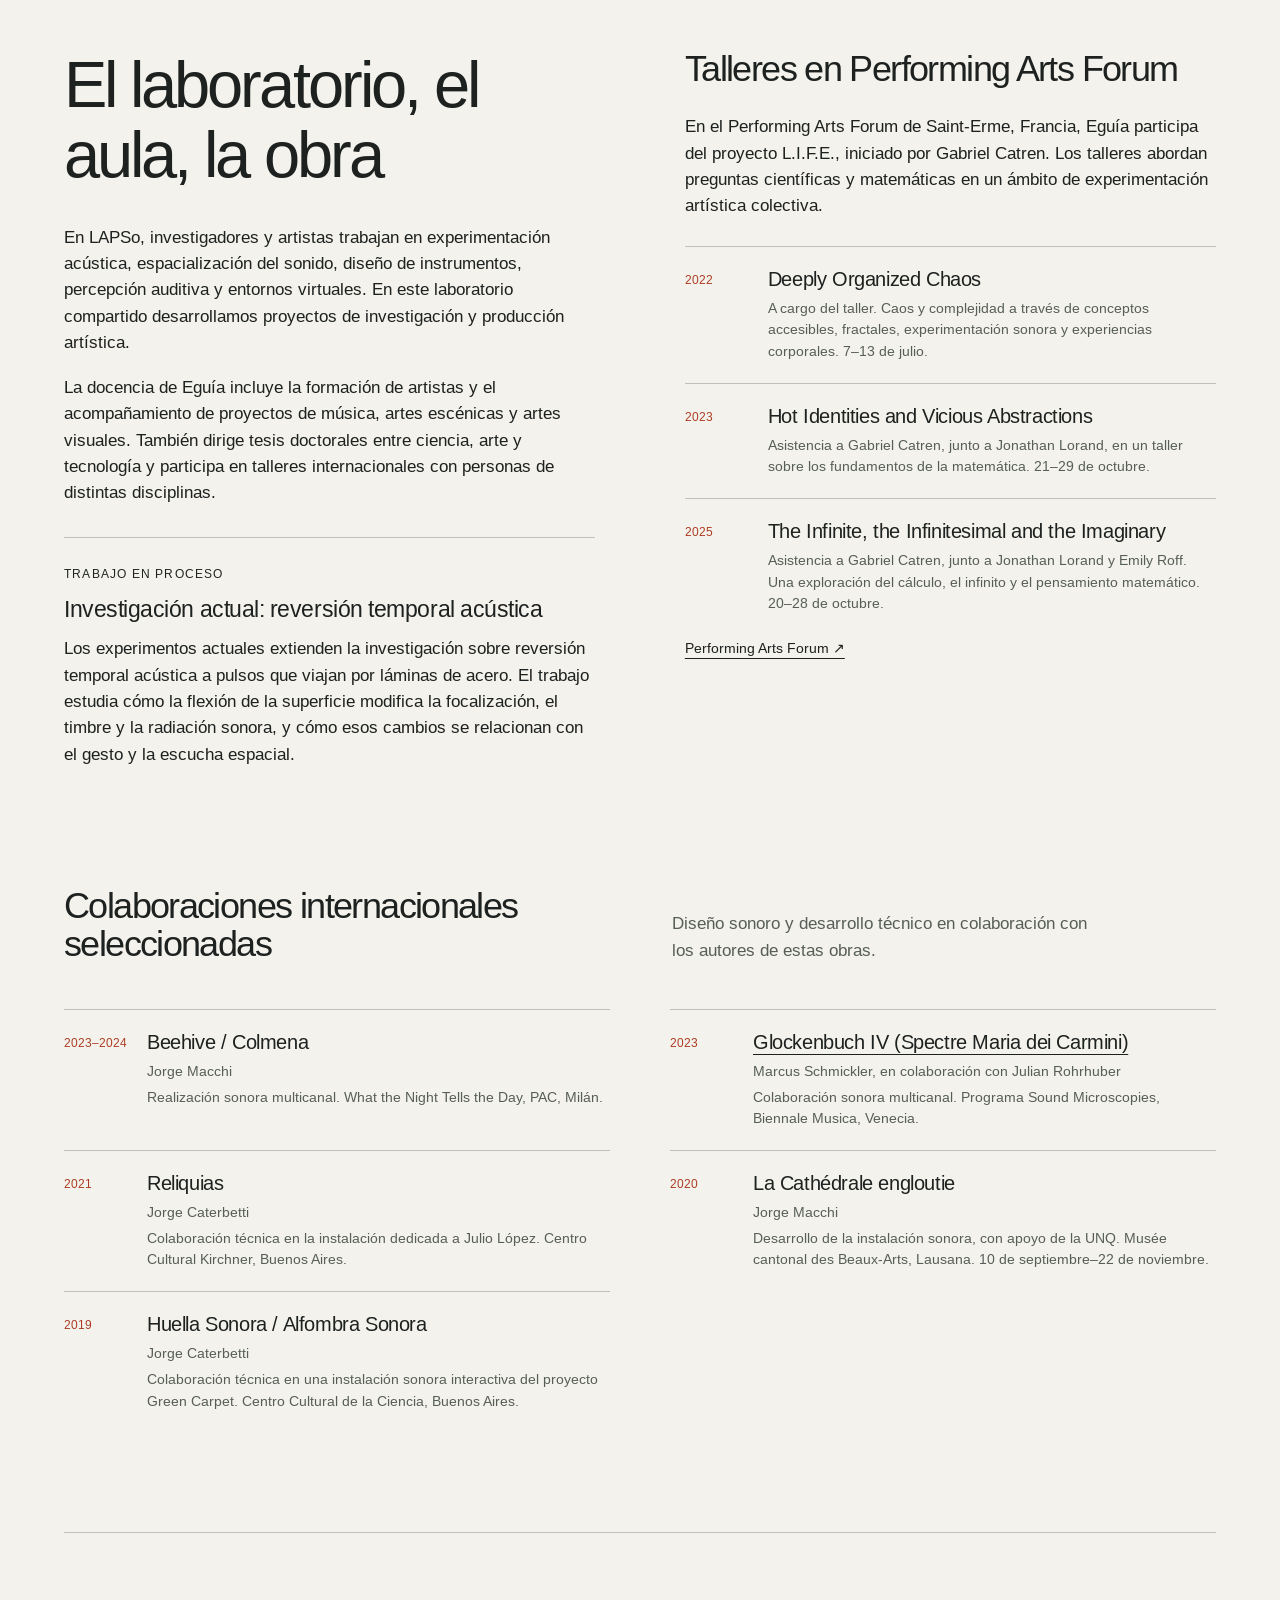
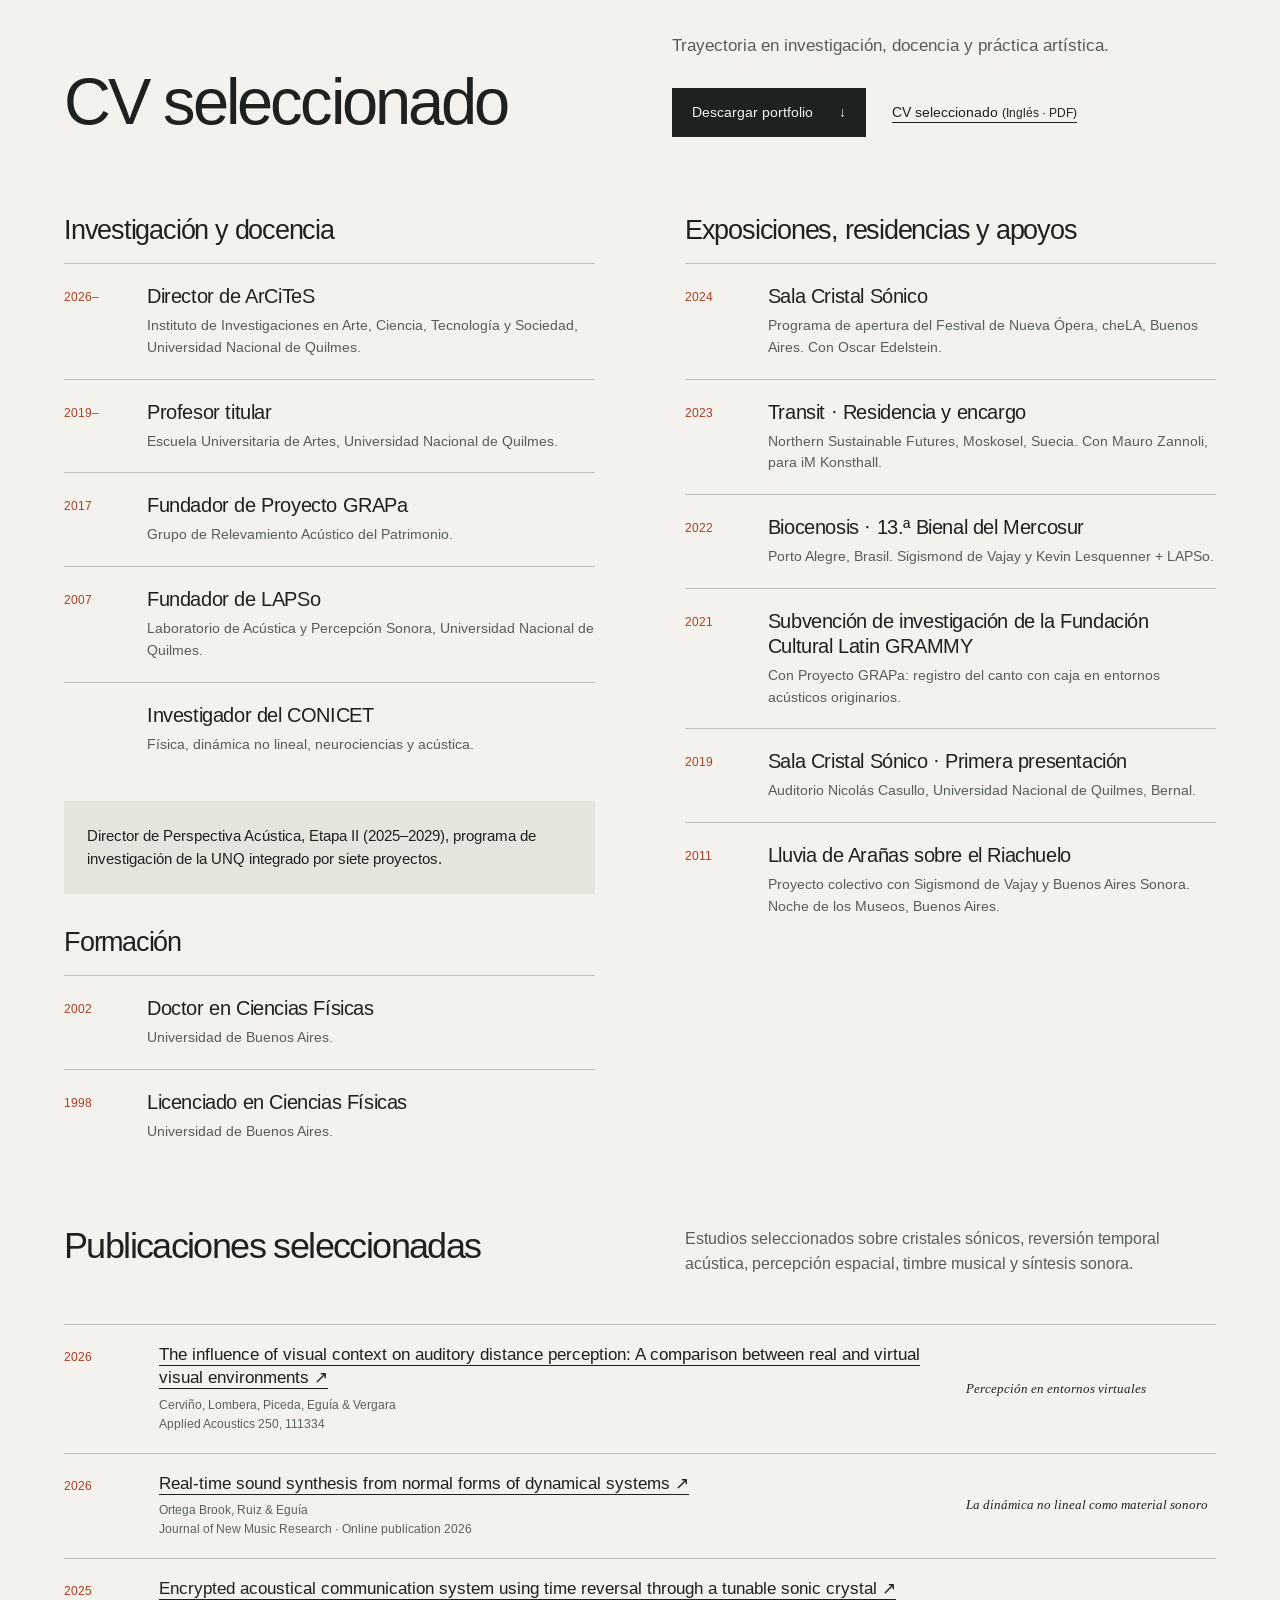
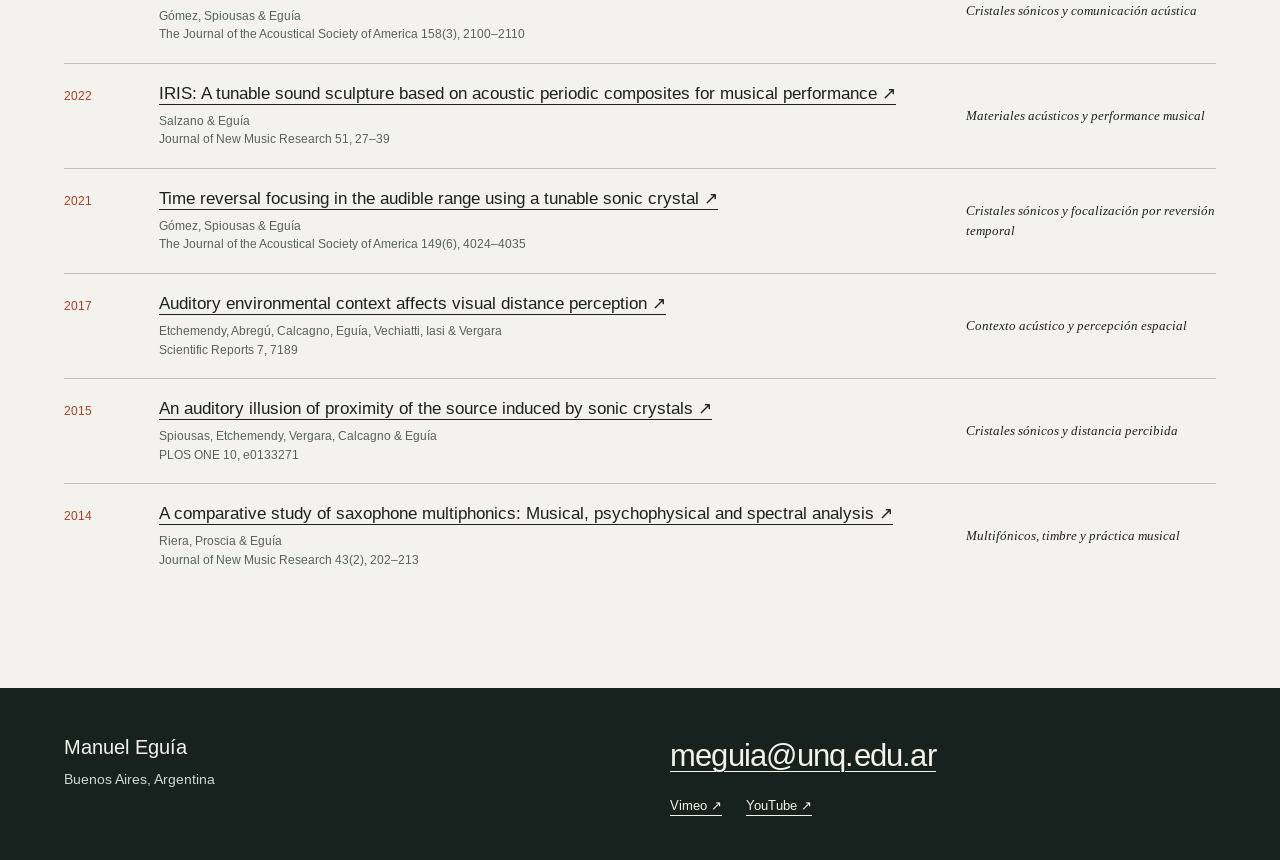
==== commit b6fcae5f: "Refine portfolio voice and simplify contact footer" ====
--- a/docs/es/index.html
+++ b/docs/es/index.html
@@ -1 +1 @@
-<!doctype html><html lang="es"><head><meta charset="utf-8"><meta name="viewport" content="width=device-width,initial-scale=1"><title>Manuel Eguía — Sonido, espacio y percepción</title><meta name="description" content="Desarrollo obras que exploran cómo el sonido configura nuestra experiencia del espacio, cómo la escucha nos vincula con un lugar y cómo puede transformarse la percepción."><meta name="theme-color" content="#f3f2ec"><link rel="canonical" href="https://meguia.github.io/dossier/es/"><link rel="alternate" hreflang="en" href="https://meguia.github.io/dossier/"><link rel="alternate" hreflang="es" href="https://meguia.github.io/dossier/es/"><meta property="og:type" content="website"><meta property="og:title" content="Manuel Eguía — Sonido, espacio y percepción"><meta property="og:description" content="Desarrollo obras que exploran cómo el sonido configura nuestra experiencia del espacio, cómo la escucha nos vincula con un lugar y cómo puede transformarse la percepción."><meta property="og:url" content="https://meguia.github.io/dossier/es/"><meta property="og:image" content="https://meguia.github.io/dossier/assets/images/sonic-performance.jpg"><meta name="twitter:card" content="summary_large_image"><link rel="stylesheet" href="../assets/site.css"><script type="application/ld+json">{"@context": "https://schema.org", "@type": "Person", "name": "Manuel Camilo Eguía", "alternateName": "Manuel Eguía", "url": "https://meguia.github.io/dossier/", "jobTitle": "Artista sonoro · Físico · Investigador", "sameAs": ["https://vimeo.com/meguia", "https://www.youtube.com/@manueleguia2915"]}</script></head><body><a class="skip" href="#main">Saltar al contenido</a><div class="wrap"><header class="site-header" id="top"><a class="brand" href="../es/">Manuel Eguía</a><nav class="nav" aria-label="Main"><a href="../es/#works">Obras</a><a href="../es/#practice">Práctica</a><a href="../es/#cv">CV</a><a href="../es/#contact">Contacto</a><span class="lang" aria-label="Idioma"><a href="../" lang="en" hreflang="en" >EN</a><a href="../es/" lang="es" hreflang="es" aria-current="page">ES</a></span></nav></header></div><main id="main"><div class="wrap"><section class="hero"><div class="hero-top eyebrow"><span class="dot">Artista sonoro · Físico · Investigador</span><span>Obras seleccionadas y práctica / 2026</span></div><div class="hero-grid"><div><h1>Sonido,<br>espacio y<br><em>percepción.</em></h1><p class="hero-text">Desarrollo obras que exploran cómo el sonido configura nuestra experiencia del espacio, cómo la escucha nos vincula con un lugar y cómo puede transformarse la percepción.</p><div class="actions"><a class="button" href="../downloads/Manuel-Eguia-Portfolio.pdf">Descargar portfolio <span aria-hidden="true">↓</span></a><a class="text-link" href="../downloads/Manuel-Eguia-CV.pdf">CV seleccionado <small>(Inglés · PDF)</small></a></div></div><figure><img src="../assets/images/sonic-performer.jpg" alt="Intérpretes a contraluz frente a las columnas iluminadas de Sala Cristal Sónico." class="hero-image" loading="eager" decoding="async"><figcaption class="caption"><span>01 / Sala Cristal Sónico</span><span>Manuel Eguía / Oscar Edelstein</span></figcaption></figure></div><div class="hero-bottom"><span class="eyebrow">Física / Dinámica no lineal / Neurociencias / Acústica</span><div class="channels"><a href="https://vimeo.com/meguia">Vimeo ↗</a><a href="https://www.youtube.com/@manueleguia2915">YouTube ↗</a></div></div></section><section class="section" id="works"><div class="section-heading"><div><p class="eyebrow">01—04</p><h2>Obras seleccionadas</h2></div><p>Cuatro proyectos vinculados por una investigación sobre las relaciones entre sonido, materia, cuerpos y territorio.</p></div><div class="works-grid"><a class="work-card" href="works/sonic-crystal-room/"><img src="../assets/images/sonic-performance.jpg" alt="Intérpretes a contraluz frente a las columnas iluminadas de Sala Cristal Sónico." class="" loading="lazy" decoding="async"><div class="card-meta"><span>01 / Instalación acústica</span><span>2019–2024</span></div><div class="card-title"><h3>Sala Cristal Sónico</h3><span class="arrow" aria-hidden="true">↗</span></div><div class="card-subtitle">Una sala que se vuelve instrumento</div><div class="card-credit">Manuel Eguía / Oscar Edelstein</div></a><a class="work-card" href="works/transit/"><img src="../assets/images/transit-container.jpg" alt="La galería-contenedor de Transit situada en un paisaje boscoso." class="" loading="lazy" decoding="async"><div class="card-meta"><span>02 / Instalación de realidad virtual para sitio específico</span><span>2023</span></div><div class="card-title"><h3>Transit</h3><span class="arrow" aria-hidden="true">↗</span></div><div class="card-subtitle">Adentro, afuera, en otro lugar</div><div class="card-credit">Manuel Eguía / Mauro Zannoli</div></a><a class="work-card" href="works/grapa/"><img src="../assets/images/grapa-circle.jpg" alt="Copleras y copleros sentados en ronda con sus cajas bajo las paredes rocosas del anfiteatro natural." class="" loading="lazy" decoding="async"><div class="card-meta"><span>03 / Patrimonio acústico</span><span>2017–</span></div><div class="card-title"><h3>Proyecto GRAPa</h3><span class="arrow" aria-hidden="true">↗</span></div><div class="card-subtitle">Escuchar una voz y el lugar que le responde</div><div class="card-credit">Proyecto GRAPa · Manuel Eguía, Francisco Durante, Damián Payo, Mauro Zannoli</div></a><a class="work-card" href="works/biocenosis/"><img src="../assets/images/biocenosis.jpg" alt="Edificios iluminados de la maqueta urbana de Biocenosis bajo una proyección atmosférica azul." class="" loading="lazy" decoding="async"><div class="card-meta"><span>04 / Instalación interactiva</span><span>2022</span></div><div class="card-title"><h3>Biocenosis</h3><span class="arrow" aria-hidden="true">↗</span></div><div class="card-subtitle">La ciudad como sistema interdependiente</div><div class="card-credit">Sigismond de Vajay &amp; Kevin Lesquenner + LAPSo</div></a></div></section></div><section class="statement-section section" id="practice"><div class="wrap statement-grid"><div><p class="eyebrow">Posición y biografía</p><h2>Una práctica arraigada en la investigación. Una vida trabajando con artistas.</h2><div class="portrait-row"><img src="../assets/images/portrait.jpg" alt="Manuel Eguía" class="" loading="lazy" decoding="async"><p>Manuel Eguía es artista y físico, vive y trabaja en Buenos Aires. Es doctor en Ciencias Físicas por la Universidad de Buenos Aires (2002), investigador del CONICET y profesor titular de la Escuela Universitaria de Artes de la Universidad Nacional de Quilmes. En 2007 fundó el Laboratorio de Acústica y Percepción Sonora (LAPSo), y en 2017 fundó Proyecto GRAPa. Desde 2026 dirige el Instituto de Investigaciones en Arte, Ciencia, Tecnología y Sociedad (ArCiTeS) de la UNQ.</p></div></div><div class="statement-copy"><p>Mi base profesional es la investigación en física, dinámica no lineal, neurociencias y acústica. Desde hace 25 años trabajo en una escuela de artes, formando artistas y construyendo vínculos entre arte y ciencia a través del trabajo de laboratorio y de proyectos de colaboración internacional. A partir de ese intercambio sostenido he desarrollado una práctica artística propia.</p><p>Exploro preguntas actuales sobre sonido, acústica y percepción auditiva mediante obras que convierten esas preguntas en experiencias. Una sala puede volverse un instrumento; un interior conocido puede desplegarse en un mundo extraño; un paisaje puede escucharse a través de la relación entre una voz y el espacio que le responde.</p><p>Mi trabajo recorre la acústica física, el sonido inmersivo, la realidad virtual y la escucha colectiva. Los modelos científicos, los experimentos y el desarrollo técnico forman parte de mi manera de hacer arte. El encuentro con quien escucha, con un cuerpo y con un lugar concreto da forma a la obra.</p></div></div></section><div class="wrap"><section class="section practice-grid"><div><h2>El laboratorio, el aula, la obra</h2><p>En LAPSo, la investigación y la producción artística se desarrollan mediante una colaboración sostenida. El laboratorio reúne experimentación acústica, espacialización del sonido, diseño de instrumentos, percepción auditiva y entornos virtuales. Es también un espacio donde los artistas desarrollan obras y los investigadores aprenden de las preguntas del arte.</p><p>La docencia es parte integral de esta práctica. A lo largo de 25 años en una escuela de artes he formado artistas y acompañado proyectos de música, artes escénicas y artes visuales. Mi trabajo incluye también la dirección de tesis doctorales entre ciencia, arte y tecnología, y talleres internacionales que acercan el pensamiento científico a personas de otras disciplinas.</p><div class="current"><p class="eyebrow">Trabajo en proceso</p><h4>Investigación actual: materia vibrante</h4><p>Mi investigación reciente sobre reversión temporal acústica se extiende a experimentos de taller con pulsos que viajan por láminas de acero. Exploro cómo la flexión de una superficie modifica la focalización, el timbre y la radiación sonora, y cómo esos cambios pueden convertirse en gestos corporales y experiencias espaciales de escucha.</p></div></div><div><h3>Compartir el pensamiento científico</h3><p>En el Performing Arts Forum de Saint-Erme, Francia, participo del proyecto L.I.F.E., iniciado por Gabriel Catren, acercando la investigación científica a un ámbito de experimentación artística y colectiva.</p><ul class="list"><li><span class="year">2022</span><div><h4>Deeply Organized Chaos</h4><p>A cargo del taller. Caos y complejidad a través de conceptos accesibles, fractales, experimentación sonora y experiencias corporales. 7–13 de julio.</p></div></li><li><span class="year">2023</span><div><h4>Hot Identities and Vicious Abstractions</h4><p>Asistencia a Gabriel Catren, junto a Jonathan Lorand, en un taller sobre los fundamentos de la matemática. 21–29 de octubre.</p></div></li><li><span class="year">2025</span><div><h4>The Infinite, the Infinitesimal and the Imaginary</h4><p>Asistencia a Gabriel Catren, junto a Jonathan Lorand y Emily Roff. Una exploración del cálculo, el infinito y el pensamiento matemático. 20–28 de octubre.</p></div></li></ul><a class="text-link" href="https://www.pa-f.net/book/export/html/47">Performing Arts Forum ↗</a></div></section><section class="section collab-section"><div class="section-heading"><h3>Colaboraciones internacionales seleccionadas</h3><p>El diseño sonoro y el desarrollo tecnológico constituyen otra vertiente de mi práctica, en diálogo con los autores de estas obras.</p></div><ul class="list collab-list"><li><span class="year">2023–2024</span><div><h4>Beehive / Colmena</h4><p>Jorge Macchi</p><p>Realización sonora multicanal. What the Night Tells the Day, PAC, Milán.</p></div></li><li><span class="year">2023</span><div><h4><a href="https://www.labiennale.org/en/music/2023/music-performances/marcus-schmickler-glockenbuch-iv-spectre-maria-dei-carmini">Glockenbuch IV (Spectre Maria dei Carmini)</a></h4><p>Marcus Schmickler, en colaboración con Julian Rohrhuber</p><p>Colaboración sonora multicanal. Programa Sound Microscopies, Biennale Musica, Venecia. Participación acreditada por La Biennale.</p></div></li><li><span class="year">2021</span><div><h4>Reliquias</h4><p>Jorge Caterbetti</p><p>Colaboración técnica en la instalación dedicada a Julio López. Centro Cultural Kirchner, Buenos Aires.</p></div></li><li><span class="year">2020</span><div><h4>La Cathédrale engloutie</h4><p>Jorge Macchi</p><p>Desarrollo de la instalación sonora, con apoyo de la UNQ. Musée cantonal des Beaux-Arts, Lausana. 10 de septiembre–22 de noviembre.</p></div></li><li><span class="year">2019</span><div><h4>Huella Sonora / Alfombra Sonora</h4><p>Jorge Caterbetti</p><p>Colaboración técnica en una instalación sonora interactiva del proyecto Green Carpet. Centro Cultural de la Ciencia, Buenos Aires.</p></div></li></ul></section><section class="section cv-section" id="cv"><div class="section-heading"><h2>CV seleccionado</h2><div><p>La práctica artística, la investigación científica y la docencia son dimensiones interdependientes de mi trayectoria.</p><div class="actions"><a class="button" href="../downloads/Manuel-Eguia-Portfolio.pdf">Descargar portfolio <span aria-hidden="true">↓</span></a><a class="text-link" href="../downloads/Manuel-Eguia-CV.pdf">CV seleccionado <small>(Inglés · PDF)</small></a></div></div></div><div class="cv-columns"><div><h3>Investigación y docencia</h3><ul class="list"><li><span class="year">2026–</span><div><h4>Director de ArCiTeS</h4><p>Instituto de Investigaciones en Arte, Ciencia, Tecnología y Sociedad, Universidad Nacional de Quilmes.</p></div></li><li><span class="year">2019–</span><div><h4>Profesor titular</h4><p>Escuela Universitaria de Artes, Universidad Nacional de Quilmes.</p></div></li><li><span class="year">2017</span><div><h4>Fundador de Proyecto GRAPa</h4><p>Grupo de Relevamiento Acústico del Patrimonio.</p></div></li><li><span class="year">2007</span><div><h4>Fundador de LAPSo</h4><p>Laboratorio de Acústica y Percepción Sonora, Universidad Nacional de Quilmes.</p></div></li><li><span class="year"></span><div><h4>Investigador del CONICET</h4><p>Física, dinámica no lineal, neurociencias y acústica.</p></div></li></ul><p class="programme">Director de Perspectiva Acústica, Etapa II (2025–2029), programa de investigación de la UNQ integrado por siete proyectos.</p><h3>Formación</h3><ul class="list"><li><span class="year">2002</span><div><h4>Doctor en Ciencias Físicas</h4><p>Universidad de Buenos Aires.</p></div></li><li><span class="year">1998</span><div><h4>Licenciado en Ciencias Físicas</h4><p>Universidad de Buenos Aires.</p></div></li></ul></div><div><h3>Exposiciones, residencias y apoyos</h3><ul class="list"><li><span class="year">2024</span><div><h4>Sala Cristal Sónico</h4><p>Programa de apertura del Festival de Nueva Ópera, cheLA, Buenos Aires. Con Oscar Edelstein.</p></div></li><li><span class="year">2023</span><div><h4>Transit · Residencia y encargo</h4><p>Northern Sustainable Futures, Moskosel, Suecia. Con Mauro Zannoli, para iM Konsthall.</p></div></li><li><span class="year">2022</span><div><h4>Biocenosis · 13.ª Bienal del Mercosur</h4><p>Porto Alegre, Brasil. Sigismond de Vajay y Kevin Lesquenner + LAPSo.</p></div></li><li><span class="year">2021</span><div><h4>Subvención de investigación de la Fundación Cultural Latin GRAMMY</h4><p>Con Proyecto GRAPa: registro del canto con caja en entornos acústicos originarios.</p></div></li><li><span class="year">2019</span><div><h4>Sala Cristal Sónico · Primera presentación</h4><p>Auditorio Nicolás Casullo, Universidad Nacional de Quilmes, Bernal.</p></div></li><li><span class="year">2011</span><div><h4>Lluvia de Arañas sobre el Riachuelo</h4><p>Proyecto colectivo con Sigismond de Vajay y Buenos Aires Sonora. Noche de los Museos, Buenos Aires.</p></div></li></ul></div></div><div class="research"><div class="research-head"><h3>La investigación que nutre la práctica</h3><p>Estas publicaciones vinculan los cristales sónicos y la reversión temporal acústica con la percepción espacial, el timbre musical y la síntesis sonora. Trazan preguntas científicas que alimentan mi práctica artística.</p></div><ol class="publications"><li><span class="year">2026</span><div><div class="publication-title"><a href="https://doi.org/10.1016/j.apacoust.2026.111334">The influence of visual context on auditory distance perception: A comparison between real and virtual visual environments ↗</a></div><div class="publication-meta">Cerviño, Lombera, Piceda, Eguía &amp; Vergara<br>Applied Acoustics 250, 111334</div></div><span class="publication-theme">Percepción en entornos virtuales</span></li><li><span class="year">2026</span><div><div class="publication-title"><a href="https://doi.org/10.1080/09298215.2026.2634043">Real-time sound synthesis from normal forms of dynamical systems ↗</a></div><div class="publication-meta">Ortega Brook, Ruiz &amp; Eguía<br>Journal of New Music Research · Online publication 2026</div></div><span class="publication-theme">La dinámica no lineal como material sonoro</span></li><li><span class="year">2025</span><div><div class="publication-title"><a href="https://doi.org/10.1121/10.0039245">Encrypted acoustical communication system using time reversal through a tunable sonic crystal ↗</a></div><div class="publication-meta">Gómez, Spiousas &amp; Eguía<br>The Journal of the Acoustical Society of America 158(3), 2100–2110</div></div><span class="publication-theme">Cristales sónicos y comunicación acústica</span></li><li><span class="year">2022</span><div><div class="publication-title"><a href="https://doi.org/10.1080/09298215.2022.2049313">IRIS: A tunable sound sculpture based on acoustic periodic composites for musical performance ↗</a></div><div class="publication-meta">Salzano &amp; Eguía<br>Journal of New Music Research 51, 27–39</div></div><span class="publication-theme">Materiales acústicos y performance musical</span></li><li><span class="year">2021</span><div><div class="publication-title"><a href="https://doi.org/10.1121/10.0005196">Time reversal focusing in the audible range using a tunable sonic crystal ↗</a></div><div class="publication-meta">Gómez, Spiousas &amp; Eguía<br>The Journal of the Acoustical Society of America 149(6), 4024–4035</div></div><span class="publication-theme">Cristales sónicos y focalización por reversión temporal</span></li><li><span class="year">2017</span><div><div class="publication-title"><a href="https://doi.org/10.1038/s41598-017-06495-3">Auditory environmental context affects visual distance perception ↗</a></div><div class="publication-meta">Etchemendy, Abregú, Calcagno, Eguía, Vechiatti, Iasi &amp; Vergara<br>Scientific Reports 7, 7189</div></div><span class="publication-theme">Contexto acústico y percepción espacial</span></li><li><span class="year">2015</span><div><div class="publication-title"><a href="https://doi.org/10.1371/journal.pone.0133271">An auditory illusion of proximity of the source induced by sonic crystals ↗</a></div><div class="publication-meta">Spiousas, Etchemendy, Vergara, Calcagno &amp; Eguía<br>PLOS ONE 10, e0133271</div></div><span class="publication-theme">Cristales sónicos y distancia percibida</span></li><li><span class="year">2014</span><div><div class="publication-title"><a href="https://doi.org/10.1080/09298215.2013.860993">A comparative study of saxophone multiphonics: Musical, psychophysical and spectral analysis ↗</a></div><div class="publication-meta">Riera, Proscia &amp; Eguía<br>Journal of New Music Research 43(2), 202–213</div></div><span class="publication-theme">Multifónicos, timbre y práctica musical</span></li></ol></div></section></div></main><section class="contact-section" id="contact"><div class="contact-grid"><div><p class="eyebrow">Buenos Aires / Argentina</p><h2>Sigamos la conversación</h2><p>Residencias, colaboraciones artísticas, talleres e intercambios de investigación.</p></div><div><a class="email" href="mailto:meguia@unq.edu.ar">meguia@unq.edu.ar</a><div class="channels"><a href="https://vimeo.com/meguia">Vimeo ↗</a><a href="https://www.youtube.com/@manueleguia2915">YouTube ↗</a></div><div class="actions"><a class="button" href="../downloads/Manuel-Eguia-Portfolio.pdf">Descargar portfolio <span aria-hidden="true">↓</span></a><a class="text-link" href="../downloads/Manuel-Eguia-CV.pdf">CV seleccionado <small>(Inglés · PDF)</small></a></div></div></div></section><footer class="wrap footer"><p>Manuel Eguía · 2026<br>Documentación de los proyectos aportada por Manuel Eguía. Los créditos de autoría acompañan a cada obra.</p><a href="#top">Volver al inicio ↑</a></footer></body></html>+<!doctype html><html lang="es"><head><meta charset="utf-8"><meta name="viewport" content="width=device-width,initial-scale=1"><title>Manuel Eguía — Sonido, espacio y percepción</title><meta name="description" content="Trabajo con el sonido, la acústica y la percepción auditiva a través de instalaciones, entornos virtuales y proyectos colectivos."><meta name="theme-color" content="#f3f2ec"><link rel="canonical" href="https://meguia.github.io/dossier/es/"><link rel="alternate" hreflang="en" href="https://meguia.github.io/dossier/"><link rel="alternate" hreflang="es" href="https://meguia.github.io/dossier/es/"><meta property="og:type" content="website"><meta property="og:title" content="Manuel Eguía — Sonido, espacio y percepción"><meta property="og:description" content="Trabajo con el sonido, la acústica y la percepción auditiva a través de instalaciones, entornos virtuales y proyectos colectivos."><meta property="og:url" content="https://meguia.github.io/dossier/es/"><meta property="og:image" content="https://meguia.github.io/dossier/assets/images/sonic-performance.jpg"><meta name="twitter:card" content="summary_large_image"><link rel="stylesheet" href="../assets/site.css"><script type="application/ld+json">{"@context": "https://schema.org", "@type": "Person", "name": "Manuel Camilo Eguía", "alternateName": "Manuel Eguía", "url": "https://meguia.github.io/dossier/", "jobTitle": "Artista sonoro · Físico · Investigador", "sameAs": ["https://vimeo.com/meguia", "https://www.youtube.com/@manueleguia2915"]}</script></head><body><a class="skip" href="#main">Saltar al contenido</a><div class="wrap"><header class="site-header" id="top"><a class="brand" href="../es/">Manuel Eguía</a><nav class="nav" aria-label="Main"><a href="../es/#works">Obras</a><a href="../es/#practice">Práctica</a><a href="../es/#cv">CV</a><a href="../es/#contact">Contacto</a><span class="lang" aria-label="Idioma"><a href="../" lang="en" hreflang="en" >EN</a><a href="../es/" lang="es" hreflang="es" aria-current="page">ES</a></span></nav></header></div><main id="main"><div class="wrap"><section class="hero"><div class="hero-top eyebrow"><span class="dot">Artista sonoro · Físico · Investigador</span><span>Obras seleccionadas y práctica / 2026</span></div><div class="hero-grid"><div><h1>Sonido,<br>espacio y<br><em>percepción.</em></h1><p class="hero-text">Trabajo con el sonido, la acústica y la percepción auditiva a través de instalaciones, entornos virtuales y proyectos colectivos.</p><div class="actions"><a class="button" href="../downloads/Manuel-Eguia-Portfolio.pdf">Descargar portfolio <span aria-hidden="true">↓</span></a><a class="text-link" href="../downloads/Manuel-Eguia-CV.pdf">CV seleccionado <small>(Inglés · PDF)</small></a></div></div><figure><img src="../assets/images/sonic-performer.jpg" alt="Intérpretes a contraluz frente a las columnas iluminadas de Sala Cristal Sónico." class="hero-image" loading="eager" decoding="async"><figcaption class="caption"><span>01 / Sala Cristal Sónico</span><span>Manuel Eguía / Oscar Edelstein</span></figcaption></figure></div><div class="hero-bottom"><span class="eyebrow">Física / Dinámica no lineal / Neurociencias / Acústica</span><div class="channels"><a href="https://vimeo.com/meguia">Vimeo ↗</a><a href="https://www.youtube.com/@manueleguia2915">YouTube ↗</a></div></div></section><section class="section" id="works"><div class="section-heading"><div><p class="eyebrow">01—04</p><h2>Obras seleccionadas</h2></div><p>Cuatro proyectos vinculados por una investigación sobre las relaciones entre sonido, materia, cuerpos y territorio.</p></div><div class="works-grid"><a class="work-card" href="works/sonic-crystal-room/"><img src="../assets/images/sonic-performance.jpg" alt="Intérpretes a contraluz frente a las columnas iluminadas de Sala Cristal Sónico." class="" loading="lazy" decoding="async"><div class="card-meta"><span>01 / Instalación acústica</span><span>2019–2024</span></div><div class="card-title"><h3>Sala Cristal Sónico</h3><span class="arrow" aria-hidden="true">↗</span></div><div class="card-subtitle">Una sala que se vuelve instrumento</div><div class="card-credit">Manuel Eguía / Oscar Edelstein</div></a><a class="work-card" href="works/transit/"><img src="../assets/images/transit-container.jpg" alt="La galería-contenedor de Transit situada en un paisaje boscoso." class="" loading="lazy" decoding="async"><div class="card-meta"><span>02 / Instalación de realidad virtual para sitio específico</span><span>2023</span></div><div class="card-title"><h3>Transit</h3><span class="arrow" aria-hidden="true">↗</span></div><div class="card-subtitle">Adentro, afuera, en otro lugar</div><div class="card-credit">Manuel Eguía / Mauro Zannoli</div></a><a class="work-card" href="works/grapa/"><img src="../assets/images/grapa-circle.jpg" alt="Copleras y copleros sentados en ronda con sus cajas bajo las paredes rocosas del anfiteatro natural." class="" loading="lazy" decoding="async"><div class="card-meta"><span>03 / Patrimonio acústico</span><span>2017–</span></div><div class="card-title"><h3>Proyecto GRAPa</h3><span class="arrow" aria-hidden="true">↗</span></div><div class="card-subtitle">Escuchar una voz y el lugar que le responde</div><div class="card-credit">Proyecto GRAPa · Manuel Eguía, Francisco Durante, Damián Payo, Mauro Zannoli</div></a><a class="work-card" href="works/biocenosis/"><img src="../assets/images/biocenosis.jpg" alt="Edificios iluminados de la maqueta urbana de Biocenosis bajo una proyección atmosférica azul." class="" loading="lazy" decoding="async"><div class="card-meta"><span>04 / Instalación interactiva</span><span>2022</span></div><div class="card-title"><h3>Biocenosis</h3><span class="arrow" aria-hidden="true">↗</span></div><div class="card-subtitle">La ciudad como sistema interdependiente</div><div class="card-credit">Sigismond de Vajay &amp; Kevin Lesquenner + LAPSo</div></a></div></section></div><section class="statement-section section" id="practice"><div class="wrap statement-grid"><div><p class="eyebrow">Posición y biografía</p><h2>Práctica artística e investigación científica</h2><div class="portrait-row"><img src="../assets/images/portrait.jpg" alt="Manuel Eguía" class="" loading="lazy" decoding="async"><p>Manuel Eguía es artista y físico, vive y trabaja en Buenos Aires. Es doctor en Ciencias Físicas por la Universidad de Buenos Aires (2002), investigador del CONICET y profesor titular de la Escuela Universitaria de Artes de la Universidad Nacional de Quilmes. En 2007 fundó el Laboratorio de Acústica y Percepción Sonora (LAPSo), y en 2017 fundó Proyecto GRAPa. Desde 2026 dirige el Instituto de Investigaciones en Arte, Ciencia, Tecnología y Sociedad (ArCiTeS) de la UNQ.</p></div></div><div class="statement-copy"><p>Mi base profesional es la investigación en física, dinámica no lineal, neurociencias y acústica. Desde hace 25 años trabajo en una escuela de artes, formando artistas y vinculando el arte y la ciencia a través del laboratorio y de colaboraciones internacionales. Mi práctica artística se ha desarrollado a partir de ese trabajo.</p><p>Desarrollo obras a partir de preguntas actuales sobre sonido, acústica y percepción auditiva. Estos proyectos estudian cómo los materiales acústicos afectan la escucha, cómo los entornos virtuales modifican la percepción del espacio y cómo las prácticas musicales se relacionan con sus entornos acústicos.</p><p>Los modelos científicos, los experimentos y el desarrollo técnico forman parte de esta práctica. Las obras toman forma en relación con espacios, condiciones acústicas y modos de escucha específicos.</p></div></div></section><div class="wrap"><section class="section practice-grid"><div><h2>El laboratorio, el aula, la obra</h2><p>En LAPSo, investigadores y artistas trabajan en experimentación acústica, espacialización del sonido, diseño de instrumentos, percepción auditiva y entornos virtuales. En este laboratorio compartido desarrollamos proyectos de investigación y producción artística.</p><p>La docencia de Eguía incluye la formación de artistas y el acompañamiento de proyectos de música, artes escénicas y artes visuales. También dirige tesis doctorales entre ciencia, arte y tecnología y participa en talleres internacionales con personas de distintas disciplinas.</p><div class="current"><p class="eyebrow">Trabajo en proceso</p><h4>Investigación actual: reversión temporal acústica</h4><p>Los experimentos actuales extienden la investigación sobre reversión temporal acústica a pulsos que viajan por láminas de acero. El trabajo estudia cómo la flexión de la superficie modifica la focalización, el timbre y la radiación sonora, y cómo esos cambios se relacionan con el gesto y la escucha espacial.</p></div></div><div><h3>Talleres en Performing Arts Forum</h3><p>En el Performing Arts Forum de Saint-Erme, Francia, Eguía participa del proyecto L.I.F.E., iniciado por Gabriel Catren. Los talleres abordan preguntas científicas y matemáticas en un ámbito de experimentación artística colectiva.</p><ul class="list"><li><span class="year">2022</span><div><h4>Deeply Organized Chaos</h4><p>A cargo del taller. Caos y complejidad a través de conceptos accesibles, fractales, experimentación sonora y experiencias corporales. 7–13 de julio.</p></div></li><li><span class="year">2023</span><div><h4>Hot Identities and Vicious Abstractions</h4><p>Asistencia a Gabriel Catren, junto a Jonathan Lorand, en un taller sobre los fundamentos de la matemática. 21–29 de octubre.</p></div></li><li><span class="year">2025</span><div><h4>The Infinite, the Infinitesimal and the Imaginary</h4><p>Asistencia a Gabriel Catren, junto a Jonathan Lorand y Emily Roff. Una exploración del cálculo, el infinito y el pensamiento matemático. 20–28 de octubre.</p></div></li></ul><a class="text-link" href="https://www.pa-f.net/book/export/html/47">Performing Arts Forum ↗</a></div></section><section class="section collab-section"><div class="section-heading"><h3>Colaboraciones internacionales seleccionadas</h3><p>Diseño sonoro y desarrollo técnico en colaboración con los autores de estas obras.</p></div><ul class="list collab-list"><li><span class="year">2023–2024</span><div><h4>Beehive / Colmena</h4><p>Jorge Macchi</p><p>Realización sonora multicanal. What the Night Tells the Day, PAC, Milán.</p></div></li><li><span class="year">2023</span><div><h4><a href="https://www.labiennale.org/en/music/2023/music-performances/marcus-schmickler-glockenbuch-iv-spectre-maria-dei-carmini">Glockenbuch IV (Spectre Maria dei Carmini)</a></h4><p>Marcus Schmickler, en colaboración con Julian Rohrhuber</p><p>Colaboración sonora multicanal. Programa Sound Microscopies, Biennale Musica, Venecia.</p></div></li><li><span class="year">2021</span><div><h4>Reliquias</h4><p>Jorge Caterbetti</p><p>Colaboración técnica en la instalación dedicada a Julio López. Centro Cultural Kirchner, Buenos Aires.</p></div></li><li><span class="year">2020</span><div><h4>La Cathédrale engloutie</h4><p>Jorge Macchi</p><p>Desarrollo de la instalación sonora, con apoyo de la UNQ. Musée cantonal des Beaux-Arts, Lausana. 10 de septiembre–22 de noviembre.</p></div></li><li><span class="year">2019</span><div><h4>Huella Sonora / Alfombra Sonora</h4><p>Jorge Caterbetti</p><p>Colaboración técnica en una instalación sonora interactiva del proyecto Green Carpet. Centro Cultural de la Ciencia, Buenos Aires.</p></div></li></ul></section><section class="section cv-section" id="cv"><div class="section-heading"><h2>CV seleccionado</h2><div><p>Trayectoria en investigación, docencia y práctica artística.</p><div class="actions"><a class="button" href="../downloads/Manuel-Eguia-Portfolio.pdf">Descargar portfolio <span aria-hidden="true">↓</span></a><a class="text-link" href="../downloads/Manuel-Eguia-CV.pdf">CV seleccionado <small>(Inglés · PDF)</small></a></div></div></div><div class="cv-columns"><div><h3>Investigación y docencia</h3><ul class="list"><li><span class="year">2026–</span><div><h4>Director de ArCiTeS</h4><p>Instituto de Investigaciones en Arte, Ciencia, Tecnología y Sociedad, Universidad Nacional de Quilmes.</p></div></li><li><span class="year">2019–</span><div><h4>Profesor titular</h4><p>Escuela Universitaria de Artes, Universidad Nacional de Quilmes.</p></div></li><li><span class="year">2017</span><div><h4>Fundador de Proyecto GRAPa</h4><p>Grupo de Relevamiento Acústico del Patrimonio.</p></div></li><li><span class="year">2007</span><div><h4>Fundador de LAPSo</h4><p>Laboratorio de Acústica y Percepción Sonora, Universidad Nacional de Quilmes.</p></div></li><li><span class="year"></span><div><h4>Investigador del CONICET</h4><p>Física, dinámica no lineal, neurociencias y acústica.</p></div></li></ul><p class="programme">Director de Perspectiva Acústica, Etapa II (2025–2029), programa de investigación de la UNQ integrado por siete proyectos.</p><h3>Formación</h3><ul class="list"><li><span class="year">2002</span><div><h4>Doctor en Ciencias Físicas</h4><p>Universidad de Buenos Aires.</p></div></li><li><span class="year">1998</span><div><h4>Licenciado en Ciencias Físicas</h4><p>Universidad de Buenos Aires.</p></div></li></ul></div><div><h3>Exposiciones, residencias y apoyos</h3><ul class="list"><li><span class="year">2024</span><div><h4>Sala Cristal Sónico</h4><p>Programa de apertura del Festival de Nueva Ópera, cheLA, Buenos Aires. Con Oscar Edelstein.</p></div></li><li><span class="year">2023</span><div><h4>Transit · Residencia y encargo</h4><p>Northern Sustainable Futures, Moskosel, Suecia. Con Mauro Zannoli, para iM Konsthall.</p></div></li><li><span class="year">2022</span><div><h4>Biocenosis · 13.ª Bienal del Mercosur</h4><p>Porto Alegre, Brasil. Sigismond de Vajay y Kevin Lesquenner + LAPSo.</p></div></li><li><span class="year">2021</span><div><h4>Subvención de investigación de la Fundación Cultural Latin GRAMMY</h4><p>Con Proyecto GRAPa: registro del canto con caja en entornos acústicos originarios.</p></div></li><li><span class="year">2019</span><div><h4>Sala Cristal Sónico · Primera presentación</h4><p>Auditorio Nicolás Casullo, Universidad Nacional de Quilmes, Bernal.</p></div></li><li><span class="year">2011</span><div><h4>Lluvia de Arañas sobre el Riachuelo</h4><p>Proyecto colectivo con Sigismond de Vajay y Buenos Aires Sonora. Noche de los Museos, Buenos Aires.</p></div></li></ul></div></div><div class="research"><div class="research-head"><h3>Publicaciones seleccionadas</h3><p>Estudios seleccionados sobre cristales sónicos, reversión temporal acústica, percepción espacial, timbre musical y síntesis sonora.</p></div><ol class="publications"><li><span class="year">2026</span><div><div class="publication-title"><a href="https://doi.org/10.1016/j.apacoust.2026.111334">The influence of visual context on auditory distance perception: A comparison between real and virtual visual environments ↗</a></div><div class="publication-meta">Cerviño, Lombera, Piceda, Eguía &amp; Vergara<br>Applied Acoustics 250, 111334</div></div><span class="publication-theme">Percepción en entornos virtuales</span></li><li><span class="year">2026</span><div><div class="publication-title"><a href="https://doi.org/10.1080/09298215.2026.2634043">Real-time sound synthesis from normal forms of dynamical systems ↗</a></div><div class="publication-meta">Ortega Brook, Ruiz &amp; Eguía<br>Journal of New Music Research · Online publication 2026</div></div><span class="publication-theme">La dinámica no lineal como material sonoro</span></li><li><span class="year">2025</span><div><div class="publication-title"><a href="https://doi.org/10.1121/10.0039245">Encrypted acoustical communication system using time reversal through a tunable sonic crystal ↗</a></div><div class="publication-meta">Gómez, Spiousas &amp; Eguía<br>The Journal of the Acoustical Society of America 158(3), 2100–2110</div></div><span class="publication-theme">Cristales sónicos y comunicación acústica</span></li><li><span class="year">2022</span><div><div class="publication-title"><a href="https://doi.org/10.1080/09298215.2022.2049313">IRIS: A tunable sound sculpture based on acoustic periodic composites for musical performance ↗</a></div><div class="publication-meta">Salzano &amp; Eguía<br>Journal of New Music Research 51, 27–39</div></div><span class="publication-theme">Materiales acústicos y performance musical</span></li><li><span class="year">2021</span><div><div class="publication-title"><a href="https://doi.org/10.1121/10.0005196">Time reversal focusing in the audible range using a tunable sonic crystal ↗</a></div><div class="publication-meta">Gómez, Spiousas &amp; Eguía<br>The Journal of the Acoustical Society of America 149(6), 4024–4035</div></div><span class="publication-theme">Cristales sónicos y focalización por reversión temporal</span></li><li><span class="year">2017</span><div><div class="publication-title"><a href="https://doi.org/10.1038/s41598-017-06495-3">Auditory environmental context affects visual distance perception ↗</a></div><div class="publication-meta">Etchemendy, Abregú, Calcagno, Eguía, Vechiatti, Iasi &amp; Vergara<br>Scientific Reports 7, 7189</div></div><span class="publication-theme">Contexto acústico y percepción espacial</span></li><li><span class="year">2015</span><div><div class="publication-title"><a href="https://doi.org/10.1371/journal.pone.0133271">An auditory illusion of proximity of the source induced by sonic crystals ↗</a></div><div class="publication-meta">Spiousas, Etchemendy, Vergara, Calcagno &amp; Eguía<br>PLOS ONE 10, e0133271</div></div><span class="publication-theme">Cristales sónicos y distancia percibida</span></li><li><span class="year">2014</span><div><div class="publication-title"><a href="https://doi.org/10.1080/09298215.2013.860993">A comparative study of saxophone multiphonics: Musical, psychophysical and spectral analysis ↗</a></div><div class="publication-meta">Riera, Proscia &amp; Eguía<br>Journal of New Music Research 43(2), 202–213</div></div><span class="publication-theme">Multifónicos, timbre y práctica musical</span></li></ol></div></section></div></main><footer class="contact-section" id="contact" aria-label="Contacto"><div class="contact-grid"><div><p class="contact-name">Manuel Eguía</p><p class="contact-location">Buenos Aires, Argentina</p></div><address><a class="email" href="mailto:meguia@unq.edu.ar">meguia@unq.edu.ar</a><div class="channels"><a href="https://vimeo.com/meguia">Vimeo ↗</a><a href="https://www.youtube.com/@manueleguia2915">YouTube ↗</a></div></address></div></footer></body></html>
--- a/docs/assets/site.css
+++ b/docs/assets/site.css
@@ -2,12 +2,12 @@
 @font-face{font-family:PortfolioSans;src:url('fonts/LiberationSans-Bold.ttf') format('truetype');font-weight:700;font-display:swap}
 @font-face{font-family:PortfolioSerif;src:url('fonts/LiberationSerif-Italic.ttf') format('truetype');font-style:italic;font-display:swap}
 :root{--paper:#f3f2ec;--ink:#1d211f;--muted:#575e59;--line:#bfc2b9;--accent:#ac3a21;--dark:#17221f;--space:clamp(24px,5vw,88px)}
-*{box-sizing:border-box}html{scroll-behavior:smooth;scroll-padding-top:28px}body{margin:0;background:var(--paper);color:var(--ink);font-family:PortfolioSans,Arial,sans-serif;font-size:17px;line-height:1.55}a{color:inherit;text-decoration-thickness:1px;text-underline-offset:5px}a:hover{color:var(--accent)}a:focus-visible,summary:focus-visible{outline:3px solid var(--accent);outline-offset:6px}img{display:block;width:100%;height:auto}figure{margin:0}p{margin:0 0 1.1em}h1,h2,h3,h4{font-weight:400;line-height:1.08;margin:0;letter-spacing:-.045em}h1{font-size:clamp(64px,8.6vw,150px)}h2{font-size:clamp(38px,5.1vw,78px)}h3{font-size:clamp(26px,2.8vw,43px)}h4{font-size:23px;line-height:1.2;letter-spacing:-.02em}em{font-family:PortfolioSerif,Georgia,serif}.wrap{max-width:1660px;margin:auto;padding:0 var(--space)}.skip{position:absolute;top:-100px;left:20px;background:var(--ink);color:white;padding:12px;z-index:20}.skip:focus{top:10px}.site-header{min-height:104px;display:flex;align-items:center;justify-content:space-between;border-bottom:1px solid var(--line);gap:25px}.brand{font-size:24px;font-weight:700;letter-spacing:-.035em;text-decoration:none;white-space:nowrap}.nav{display:flex;align-items:center;gap:28px;font-size:14px}.nav a{text-decoration:none}.lang{display:flex;gap:9px;align-items:center;margin-left:20px}.lang [aria-current]{color:var(--accent);text-decoration:underline}.eyebrow{font-size:12px;line-height:1.4;text-transform:uppercase;letter-spacing:.1em}.dot::before{content:'';display:inline-block;width:7px;height:7px;border-radius:50%;background:var(--accent);margin-right:10px}.hero{padding:48px 0 25px}.hero-top{display:flex;justify-content:space-between;gap:20px;margin-bottom:36px}.hero-grid{display:grid;grid-template-columns:1fr 1.13fr;gap:5vw;align-items:end}.hero h1{font-size:clamp(68px,8.6vw,142px);line-height:.93;letter-spacing:-.07em;margin-bottom:32px}.hero h1 em{font-weight:400;color:var(--accent)}.hero-text{max-width:440px;font-size:19px;line-height:1.45}.hero-image{height:clamp(400px,41vw,650px);object-fit:cover;object-position:52% 50%}.caption{font-size:11px;line-height:1.5;color:var(--muted);display:flex;justify-content:space-between;gap:18px;padding-top:10px}.actions{display:flex;flex-wrap:wrap;align-items:center;gap:14px 26px;margin-top:28px}.button{display:inline-flex;align-items:center;justify-content:space-between;gap:26px;background:var(--ink);color:var(--paper);padding:13px 19px;font-size:14px;text-decoration:none;border:1px solid var(--ink)}.button:hover{background:var(--accent);border-color:var(--accent);color:white}.text-link{font-size:14px}.channels{display:flex;gap:24px;font-size:13px}.hero-bottom{display:flex;justify-content:space-between;gap:20px;border-bottom:1px solid var(--line);padding:24px 0 21px}.section{padding-top:100px;padding-bottom:100px}.section-heading{display:grid;grid-template-columns:1fr 1fr;gap:5vw;align-items:end;margin-bottom:45px}.section-heading p{max-width:440px;margin:0;color:var(--muted)}.section-heading .eyebrow{margin-bottom:16px;color:var(--accent)}.works-grid{display:grid;grid-template-columns:1fr 1fr;gap:56px 34px}.work-card{text-decoration:none;display:block}.work-card img{aspect-ratio:1.55;object-fit:cover;transition:filter .2s}.work-card:hover img{filter:brightness(1.1)}.card-meta{display:flex;justify-content:space-between;font-size:11px;letter-spacing:.07em;text-transform:uppercase;color:var(--muted);margin:17px 0 10px}.card-title{display:flex;justify-content:space-between;gap:10px}.card-title h3{font-size:clamp(28px,3vw,42px)}.arrow{font-size:27px}.card-subtitle{font-size:16px;margin-top:10px;color:var(--muted)}.card-credit{font-size:11px;margin-top:9px;color:var(--muted)}.statement-section{background:var(--dark);color:var(--paper)}.statement-section .eyebrow{color:#d4ab92}.statement-grid{display:grid;grid-template-columns:.95fr 1.05fr;gap:8vw}.statement-grid h2{font-size:clamp(38px,4.4vw,68px);max-width:590px}.statement-copy{font-size:19px}.statement-copy p:first-child{font-size:22px;line-height:1.48}.portrait-row{display:grid;grid-template-columns:150px 1fr;gap:28px;align-items:start;margin-top:40px;padding-top:30px;border-top:1px solid #53605a}.portrait-row img{aspect-ratio:.79;object-fit:cover}.portrait-row p{font-size:14px;color:#d0d5cd;line-height:1.55}.practice-grid{display:grid;grid-template-columns:1fr 1fr;gap:7vw}.practice-grid h2{margin-bottom:34px}.practice-grid h3{margin-bottom:26px}.current{border-top:1px solid var(--line);margin-top:30px;padding-top:28px}.current h4{margin-bottom:13px}.list{margin:26px 0 0;padding:0;list-style:none}.list>li{border-top:1px solid var(--line);padding:20px 0;display:grid;grid-template-columns:65px 1fr;gap:18px}.year{color:var(--accent);font-size:12px;padding-top:4px}.list h4{font-size:20px;line-height:1.25;margin-bottom:6px}.list p{font-size:14px;color:var(--muted);margin:4px 0 0}.collab-section{padding-top:0}.collab-list{display:grid;grid-template-columns:1fr 1fr;gap:0 60px}.collab-list>li{min-width:0}.cv-section{border-top:1px solid var(--line)}.cv-columns{display:grid;grid-template-columns:1fr 1fr;gap:7vw}.cv-columns h3{font-size:27px;margin-top:34px}.cv-columns .list{margin-top:18px}.programme{font-size:15px;background:#e4e6dd;padding:23px;margin-top:26px}.research{margin-top:65px}.research-head{display:grid;grid-template-columns:1fr 1fr;gap:7vw;margin-bottom:30px}.research-head p{font-size:16px;color:var(--muted)}.publications{list-style:none;margin:0;padding:0}.publications li{padding:19px 0;border-top:1px solid var(--line);display:grid;grid-template-columns:75px 1fr 250px;gap:20px}.publication-title{font-size:17px;line-height:1.35}.publication-meta{font-size:12px;color:var(--muted);margin-top:6px}.publication-theme{font-size:13px;font-family:PortfolioSerif,Georgia,serif;font-style:italic;align-self:center}.contact-section{background:var(--dark);color:var(--paper);padding:80px var(--space)}.contact-grid{display:grid;grid-template-columns:1fr 1fr;gap:60px;max-width:1484px;margin:auto}.contact-section h2{font-size:clamp(43px,5vw,80px);margin-bottom:25px}.contact-section .email{font-size:clamp(23px,3.2vw,45px);letter-spacing:-.035em}.contact-section a:hover{color:#e6ab8f}.contact-section .button{border-color:#67726a}.contact-section .channels{margin-top:24px}.footer{display:flex;justify-content:space-between;gap:20px;align-items:center;padding-top:28px;padding-bottom:28px;font-size:11px;color:var(--muted)}.footer p{margin:0;max-width:650px}.project-intro{padding:45px 0 40px}.project-intro .eyebrow{color:var(--accent);margin-bottom:28px}.project-title{font-size:clamp(59px,8vw,124px);max-width:1150px}.project-subtitle{font-family:PortfolioSerif,Georgia,serif;font-style:italic;font-size:clamp(27px,3.5vw,48px);letter-spacing:-.025em;margin-top:18px}.project-credit{font-size:13px;margin-top:26px}.project-hero{max-height:760px;object-fit:cover;aspect-ratio:1.8}.project-text{display:grid;grid-template-columns:1.25fr .75fr;gap:9vw;margin-top:50px}.project-body{font-size:20px;max-width:760px}.project-body .lead{font-size:29px;line-height:1.3;letter-spacing:-.025em}.project-facts{margin:0}.project-facts dt{font-size:11px;text-transform:uppercase;letter-spacing:.08em;color:var(--accent);margin:22px 0 7px}.project-facts dt:first-child{margin-top:0}.project-facts dd{font-size:14px;margin:0}.project-links{margin-top:22px;display:flex;flex-direction:column;gap:13px;font-size:14px}.project-detail{margin:85px 0}.detail-text{display:grid;grid-template-columns:1fr 1fr;gap:8vw;margin-bottom:35px}.detail-text h2{font-size:clamp(35px,4vw,59px)}.detail-photo{max-height:700px;object-fit:cover}.gallery{display:grid;grid-template-columns:repeat(2,1fr);gap:22px;margin-top:22px}.gallery.three{grid-template-columns:repeat(3,1fr)}.gallery img{height:100%;aspect-ratio:1.4;object-fit:cover}.gallery.three img{aspect-ratio:1.3}.other-works{border-top:1px solid var(--line);padding:42px 0 70px;display:flex;justify-content:space-between;gap:20px}.other-works a{max-width:45%}.other-works small{display:block;font-size:11px;text-transform:uppercase;letter-spacing:.08em;margin-bottom:9px}.other-works strong{font-size:25px;font-weight:400;letter-spacing:-.03em}
+*{box-sizing:border-box}html{scroll-behavior:smooth;scroll-padding-top:28px}body{margin:0;background:var(--paper);color:var(--ink);font-family:PortfolioSans,Arial,sans-serif;font-size:17px;line-height:1.55}a{color:inherit;text-decoration-thickness:1px;text-underline-offset:5px}a:hover{color:var(--accent)}a:focus-visible,summary:focus-visible{outline:3px solid var(--accent);outline-offset:6px}img{display:block;width:100%;height:auto}figure{margin:0}p{margin:0 0 1.1em}h1,h2,h3,h4{font-weight:400;line-height:1.08;margin:0;letter-spacing:-.045em}h1{font-size:clamp(64px,8.6vw,150px)}h2{font-size:clamp(38px,5.1vw,78px)}h3{font-size:clamp(26px,2.8vw,43px)}h4{font-size:23px;line-height:1.2;letter-spacing:-.02em}em{font-family:PortfolioSerif,Georgia,serif}.wrap{max-width:1660px;margin:auto;padding:0 var(--space)}.skip{position:absolute;top:-100px;left:20px;background:var(--ink);color:white;padding:12px;z-index:20}.skip:focus{top:10px}.site-header{min-height:104px;display:flex;align-items:center;justify-content:space-between;border-bottom:1px solid var(--line);gap:25px}.brand{font-size:24px;font-weight:700;letter-spacing:-.035em;text-decoration:none;white-space:nowrap}.nav{display:flex;align-items:center;gap:28px;font-size:14px}.nav a{text-decoration:none}.lang{display:flex;gap:9px;align-items:center;margin-left:20px}.lang [aria-current]{color:var(--accent);text-decoration:underline}.eyebrow{font-size:12px;line-height:1.4;text-transform:uppercase;letter-spacing:.1em}.dot::before{content:'';display:inline-block;width:7px;height:7px;border-radius:50%;background:var(--accent);margin-right:10px}.hero{padding:48px 0 25px}.hero-top{display:flex;justify-content:space-between;gap:20px;margin-bottom:36px}.hero-grid{display:grid;grid-template-columns:1fr 1.13fr;gap:5vw;align-items:end}.hero h1{font-size:clamp(68px,8.6vw,142px);line-height:.93;letter-spacing:-.07em;margin-bottom:32px}.hero h1 em{font-weight:400;color:var(--accent)}.hero-text{max-width:440px;font-size:19px;line-height:1.45}.hero-image{height:clamp(400px,41vw,650px);object-fit:cover;object-position:52% 50%}.caption{font-size:11px;line-height:1.5;color:var(--muted);display:flex;justify-content:space-between;gap:18px;padding-top:10px}.actions{display:flex;flex-wrap:wrap;align-items:center;gap:14px 26px;margin-top:28px}.button{display:inline-flex;align-items:center;justify-content:space-between;gap:26px;background:var(--ink);color:var(--paper);padding:13px 19px;font-size:14px;text-decoration:none;border:1px solid var(--ink)}.button:hover{background:var(--accent);border-color:var(--accent);color:white}.text-link{font-size:14px}.channels{display:flex;gap:24px;font-size:13px}.hero-bottom{display:flex;justify-content:space-between;gap:20px;border-bottom:1px solid var(--line);padding:24px 0 21px}.section{padding-top:100px;padding-bottom:100px}.section-heading{display:grid;grid-template-columns:1fr 1fr;gap:5vw;align-items:end;margin-bottom:45px}.section-heading p{max-width:440px;margin:0;color:var(--muted)}.section-heading .eyebrow{margin-bottom:16px;color:var(--accent)}.works-grid{display:grid;grid-template-columns:1fr 1fr;gap:56px 34px}.work-card{text-decoration:none;display:block}.work-card img{aspect-ratio:1.55;object-fit:cover;transition:filter .2s}.work-card:hover img{filter:brightness(1.1)}.card-meta{display:flex;justify-content:space-between;font-size:11px;letter-spacing:.07em;text-transform:uppercase;color:var(--muted);margin:17px 0 10px}.card-title{display:flex;justify-content:space-between;gap:10px}.card-title h3{font-size:clamp(28px,3vw,42px)}.arrow{font-size:27px}.card-subtitle{font-size:16px;margin-top:10px;color:var(--muted)}.card-credit{font-size:11px;margin-top:9px;color:var(--muted)}.statement-section{background:var(--dark);color:var(--paper)}.statement-section .eyebrow{color:#d4ab92}.statement-grid{display:grid;grid-template-columns:.95fr 1.05fr;gap:8vw}.statement-grid h2{font-size:clamp(38px,4.4vw,68px);max-width:590px}.statement-copy{font-size:19px}.statement-copy p:first-child{font-size:22px;line-height:1.48}.portrait-row{display:grid;grid-template-columns:150px 1fr;gap:28px;align-items:start;margin-top:40px;padding-top:30px;border-top:1px solid #53605a}.portrait-row img{aspect-ratio:.79;object-fit:cover}.portrait-row p{font-size:14px;color:#d0d5cd;line-height:1.55}.practice-grid{display:grid;grid-template-columns:1fr 1fr;gap:7vw}.practice-grid h2{margin-bottom:34px}.practice-grid h3{margin-bottom:26px}.current{border-top:1px solid var(--line);margin-top:30px;padding-top:28px}.current h4{margin-bottom:13px}.list{margin:26px 0 0;padding:0;list-style:none}.list>li{border-top:1px solid var(--line);padding:20px 0;display:grid;grid-template-columns:65px 1fr;gap:18px}.year{color:var(--accent);font-size:12px;padding-top:4px}.list h4{font-size:20px;line-height:1.25;margin-bottom:6px}.list p{font-size:14px;color:var(--muted);margin:4px 0 0}.collab-section{padding-top:0}.collab-list{display:grid;grid-template-columns:1fr 1fr;gap:0 60px}.collab-list>li{min-width:0}.cv-section{border-top:1px solid var(--line)}.cv-columns{display:grid;grid-template-columns:1fr 1fr;gap:7vw}.cv-columns h3{font-size:27px;margin-top:34px}.cv-columns .list{margin-top:18px}.programme{font-size:15px;background:#e4e6dd;padding:23px;margin-top:26px}.research{margin-top:65px}.research-head{display:grid;grid-template-columns:1fr 1fr;gap:7vw;margin-bottom:30px}.research-head p{font-size:16px;color:var(--muted)}.publications{list-style:none;margin:0;padding:0}.publications li{padding:19px 0;border-top:1px solid var(--line);display:grid;grid-template-columns:75px 1fr 250px;gap:20px}.publication-title{font-size:17px;line-height:1.35}.publication-meta{font-size:12px;color:var(--muted);margin-top:6px}.publication-theme{font-size:13px;font-family:PortfolioSerif,Georgia,serif;font-style:italic;align-self:center}.contact-section{background:var(--dark);color:var(--paper);padding:44px var(--space)}.contact-grid{display:grid;grid-template-columns:1fr 1fr;gap:60px;max-width:1484px;margin:auto}.contact-name{font-size:20px;margin:0 0 6px}.contact-location{font-size:14px;margin:0;color:#d0d5cd}.contact-section address{font-style:normal}.contact-section .email{font-size:clamp(22px,2.4vw,32px);letter-spacing:-.025em}.contact-section a:hover{color:#e6ab8f}.contact-section .channels{margin-top:16px}.project-intro{padding:45px 0 40px}.project-intro .eyebrow{color:var(--accent);margin-bottom:28px}.project-title{font-size:clamp(59px,8vw,124px);max-width:1150px}.project-subtitle{font-family:PortfolioSerif,Georgia,serif;font-style:italic;font-size:clamp(27px,3.5vw,48px);letter-spacing:-.025em;margin-top:18px}.project-credit{font-size:13px;margin-top:26px}.project-hero{max-height:760px;object-fit:cover;aspect-ratio:1.8}.project-text{display:grid;grid-template-columns:1.25fr .75fr;gap:9vw;margin-top:50px}.project-body{font-size:20px;max-width:760px}.project-body .lead{font-size:29px;line-height:1.3;letter-spacing:-.025em}.project-facts{margin:0}.project-facts dt{font-size:11px;text-transform:uppercase;letter-spacing:.08em;color:var(--accent);margin:22px 0 7px}.project-facts dt:first-child{margin-top:0}.project-facts dd{font-size:14px;margin:0}.project-links{margin-top:22px;display:flex;flex-direction:column;gap:13px;font-size:14px}.project-detail{margin:85px 0}.detail-text{display:grid;grid-template-columns:1fr 1fr;gap:8vw;margin-bottom:35px}.detail-text h2{font-size:clamp(35px,4vw,59px)}.detail-photo{max-height:700px;object-fit:cover}.gallery{display:grid;grid-template-columns:repeat(2,1fr);gap:22px;margin-top:22px}.gallery.three{grid-template-columns:repeat(3,1fr)}.gallery img{height:100%;aspect-ratio:1.4;object-fit:cover}.gallery.three img{aspect-ratio:1.3}.other-works{border-top:1px solid var(--line);padding:42px 0 70px;display:flex;justify-content:space-between;gap:20px}.other-works a{max-width:45%}.other-works small{display:block;font-size:11px;text-transform:uppercase;letter-spacing:.08em;margin-bottom:9px}.other-works strong{font-size:25px;font-weight:400;letter-spacing:-.03em}
 @media(min-width:1100px){.works-grid .work-card:nth-child(even){transform:translateY(54px)}.works-grid{padding-bottom:54px}}
 @media(max-width:900px){.nav{gap:15px}.lang{margin-left:6px}.hero-grid{grid-template-columns:1fr 1fr;gap:25px}.hero h1{font-size:clamp(65px,10vw,90px)}.hero-text{font-size:17px}.hero-image{height:430px}.section{padding-top:70px;padding-bottom:70px}.statement-grid{gap:35px}.statement-copy p:first-child{font-size:19px}.statement-copy{font-size:17px}.portrait-row{grid-template-columns:110px 1fr;gap:18px}.publications li{grid-template-columns:55px 1fr}.publication-theme{display:none}.project-text{gap:40px}.collab-list{gap:0 30px}}
-@media(max-width:650px){body{font-size:16px}.site-header{min-height:110px;flex-wrap:wrap;padding:20px 0;gap:12px}.brand{font-size:23px}.nav{width:100%;justify-content:space-between;gap:11px;font-size:12px}.lang{margin-left:auto}.hero{padding-top:26px}.hero-top{font-size:10px;margin-bottom:28px}.hero-grid{grid-template-columns:1fr;gap:30px}.hero h1{font-size:clamp(66px,15vw,92px);max-width:600px}.hero-text{max-width:460px}.hero-image{height:auto;aspect-ratio:1.15;object-position:center}.hero-bottom{flex-direction:column;gap:12px}.hero-top>span:last-child{max-width:95px;text-align:right}.section{padding-top:60px;padding-bottom:60px}.section-heading,.statement-grid,.practice-grid,.cv-columns,.research-head,.contact-grid,.project-text,.detail-text{grid-template-columns:1fr;gap:28px}.section-heading{margin-bottom:30px}.works-grid{grid-template-columns:1fr;gap:38px}.card-title h3{font-size:34px}.statement-copy p:first-child{font-size:20px}.portrait-row{grid-template-columns:100px 1fr}.portrait-row p{font-size:13px}.collab-list{grid-template-columns:1fr}.collab-section{padding-top:0}.list>li{grid-template-columns:55px 1fr;gap:12px}.contact-section{padding-top:58px;padding-bottom:58px}.contact-grid{gap:35px}.footer{align-items:start;font-size:10px}.footer p{max-width:72%}.project-intro{padding-top:30px}.project-title{font-size:clamp(55px,12vw,80px)}.project-hero{aspect-ratio:1.3}.project-body{font-size:18px}.project-body .lead{font-size:25px}.project-facts{border-top:1px solid var(--line);padding-top:25px}.project-detail{margin:55px 0}.gallery.three{grid-template-columns:1fr}.gallery.three img{aspect-ratio:1.5}.gallery{gap:12px}.other-works strong{font-size:20px}.contact-section h2{font-size:51px}}
+@media(max-width:650px){body{font-size:16px}.site-header{min-height:110px;flex-wrap:wrap;padding:20px 0;gap:12px}.brand{font-size:23px}.nav{width:100%;justify-content:space-between;gap:11px;font-size:12px}.lang{margin-left:auto}.hero{padding-top:26px}.hero-top{font-size:10px;margin-bottom:28px}.hero-grid{grid-template-columns:1fr;gap:30px}.hero h1{font-size:clamp(66px,15vw,92px);max-width:600px}.hero-text{max-width:460px}.hero-image{height:auto;aspect-ratio:1.15;object-position:center}.hero-bottom{flex-direction:column;gap:12px}.hero-top>span:last-child{max-width:95px;text-align:right}.section{padding-top:60px;padding-bottom:60px}.section-heading,.statement-grid,.practice-grid,.cv-columns,.research-head,.contact-grid,.project-text,.detail-text{grid-template-columns:1fr;gap:28px}.section-heading{margin-bottom:30px}.works-grid{grid-template-columns:1fr;gap:38px}.card-title h3{font-size:34px}.statement-copy p:first-child{font-size:20px}.portrait-row{grid-template-columns:100px 1fr}.portrait-row p{font-size:13px}.collab-list{grid-template-columns:1fr}.collab-section{padding-top:0}.list>li{grid-template-columns:55px 1fr;gap:12px}.contact-section{padding-top:58px;padding-bottom:58px}.contact-grid{gap:35px}.footer{align-items:start;font-size:10px}.footer p{max-width:72%}.project-intro{padding-top:30px}.project-title{font-size:clamp(55px,12vw,80px)}.project-hero{aspect-ratio:1.3}.project-body{font-size:18px}.project-body .lead{font-size:25px}.project-facts{border-top:1px solid var(--line);padding-top:25px}.project-detail{margin:55px 0}.gallery.three{grid-template-columns:1fr}.gallery.three img{aspect-ratio:1.5}.gallery{gap:12px}.other-works strong{font-size:20px}}
 @media(prefers-reduced-motion:reduce){html{scroll-behavior:auto}*{transition:none!important}}
-@media print{.site-header,.actions,.other-works,.skip,.footer{display:none}.wrap{padding:0}.section{padding:25px 0}.hero-image{height:250px}.statement-section,.contact-section{background:white;color:black}.statement-copy,.portrait-row p{color:black}.work-card,.list>li,.publications li{break-inside:avoid}.project-hero{max-height:350px}a{color:inherit}.contact-section{padding:30px 0}}
+@media print{.site-header,.actions,.other-works,.skip{display:none}.wrap{padding:0}.section{padding:25px 0}.hero-image{height:250px}.statement-section,.contact-section{background:white;color:black}.statement-copy,.portrait-row p{color:black}.work-card,.list>li,.publications li{break-inside:avoid}.project-hero{max-height:350px}a{color:inherit}.contact-section{padding:30px 0}}
 
 html[lang="es"] .hero h1{font-size:clamp(53px,7.4vw,123px)}
 @media(max-width:650px){html[lang="es"] .hero h1{font-size:clamp(50px,13.5vw,79px)}}
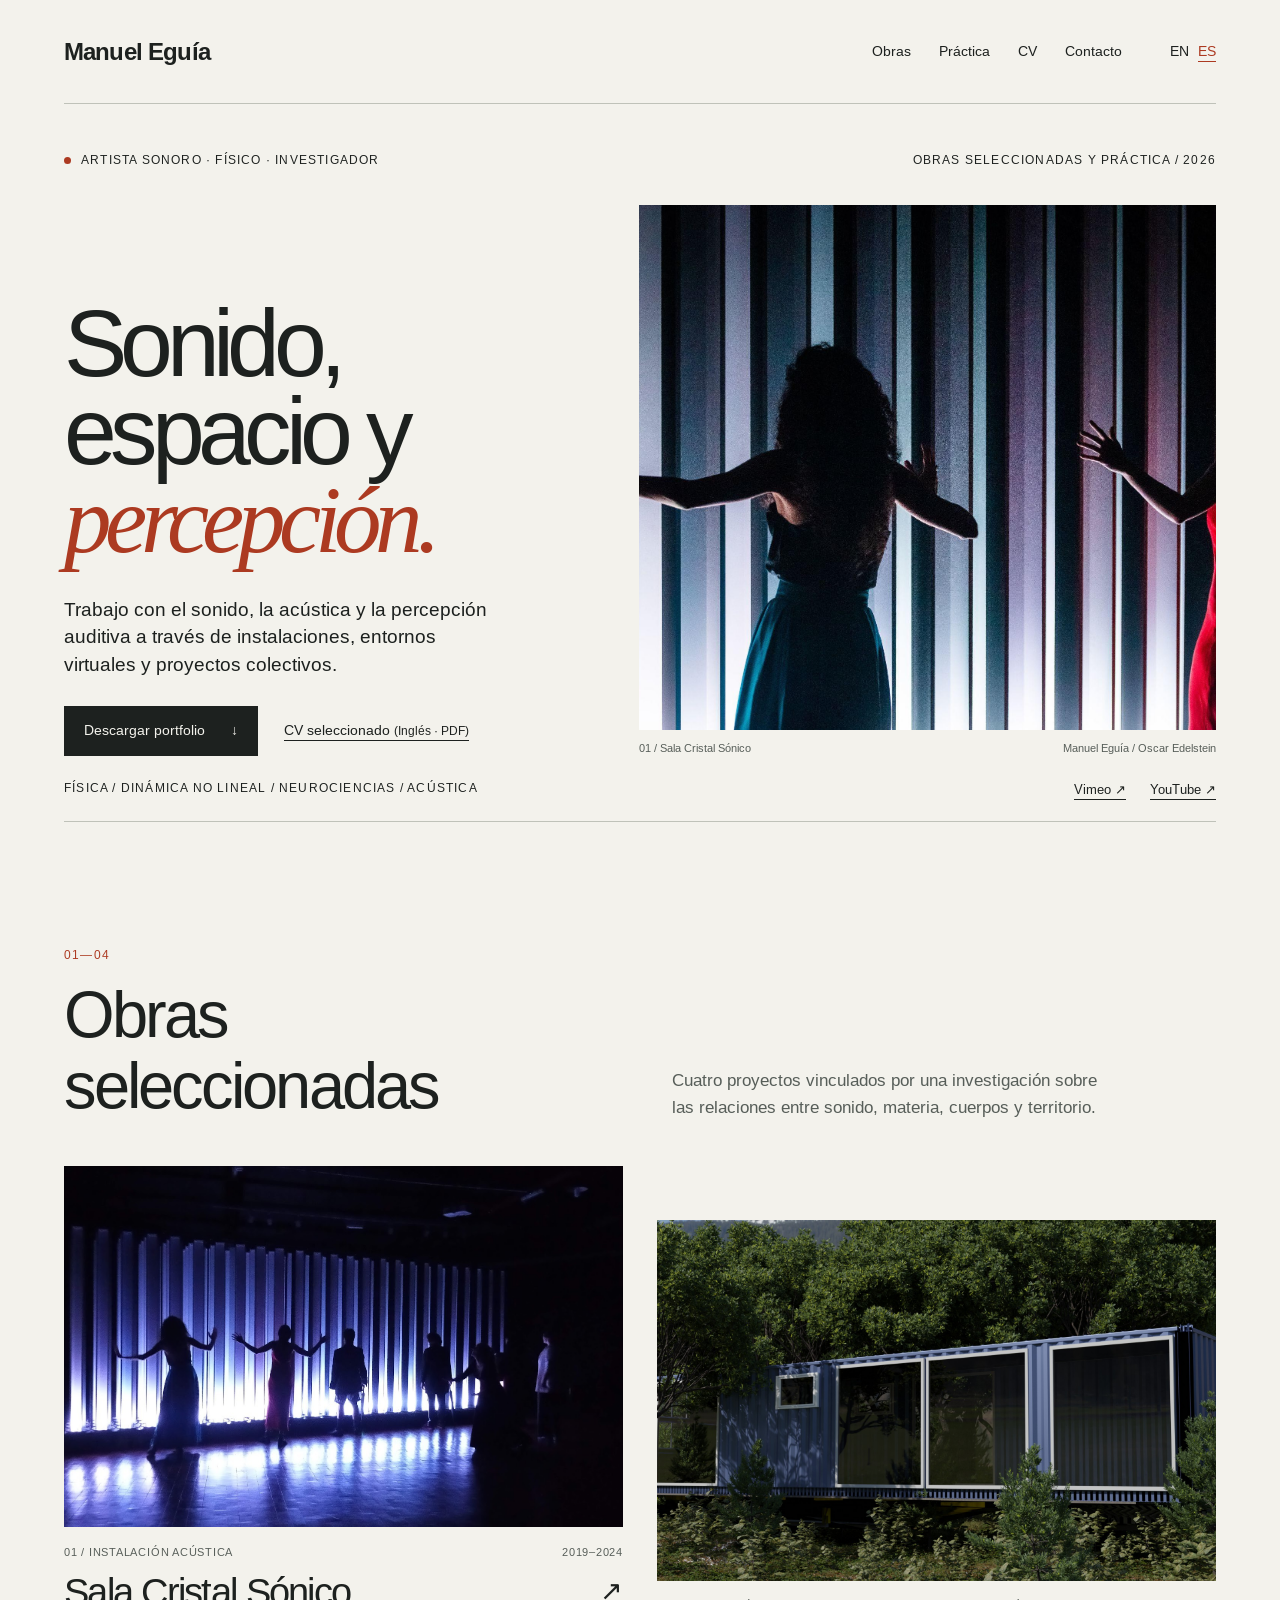
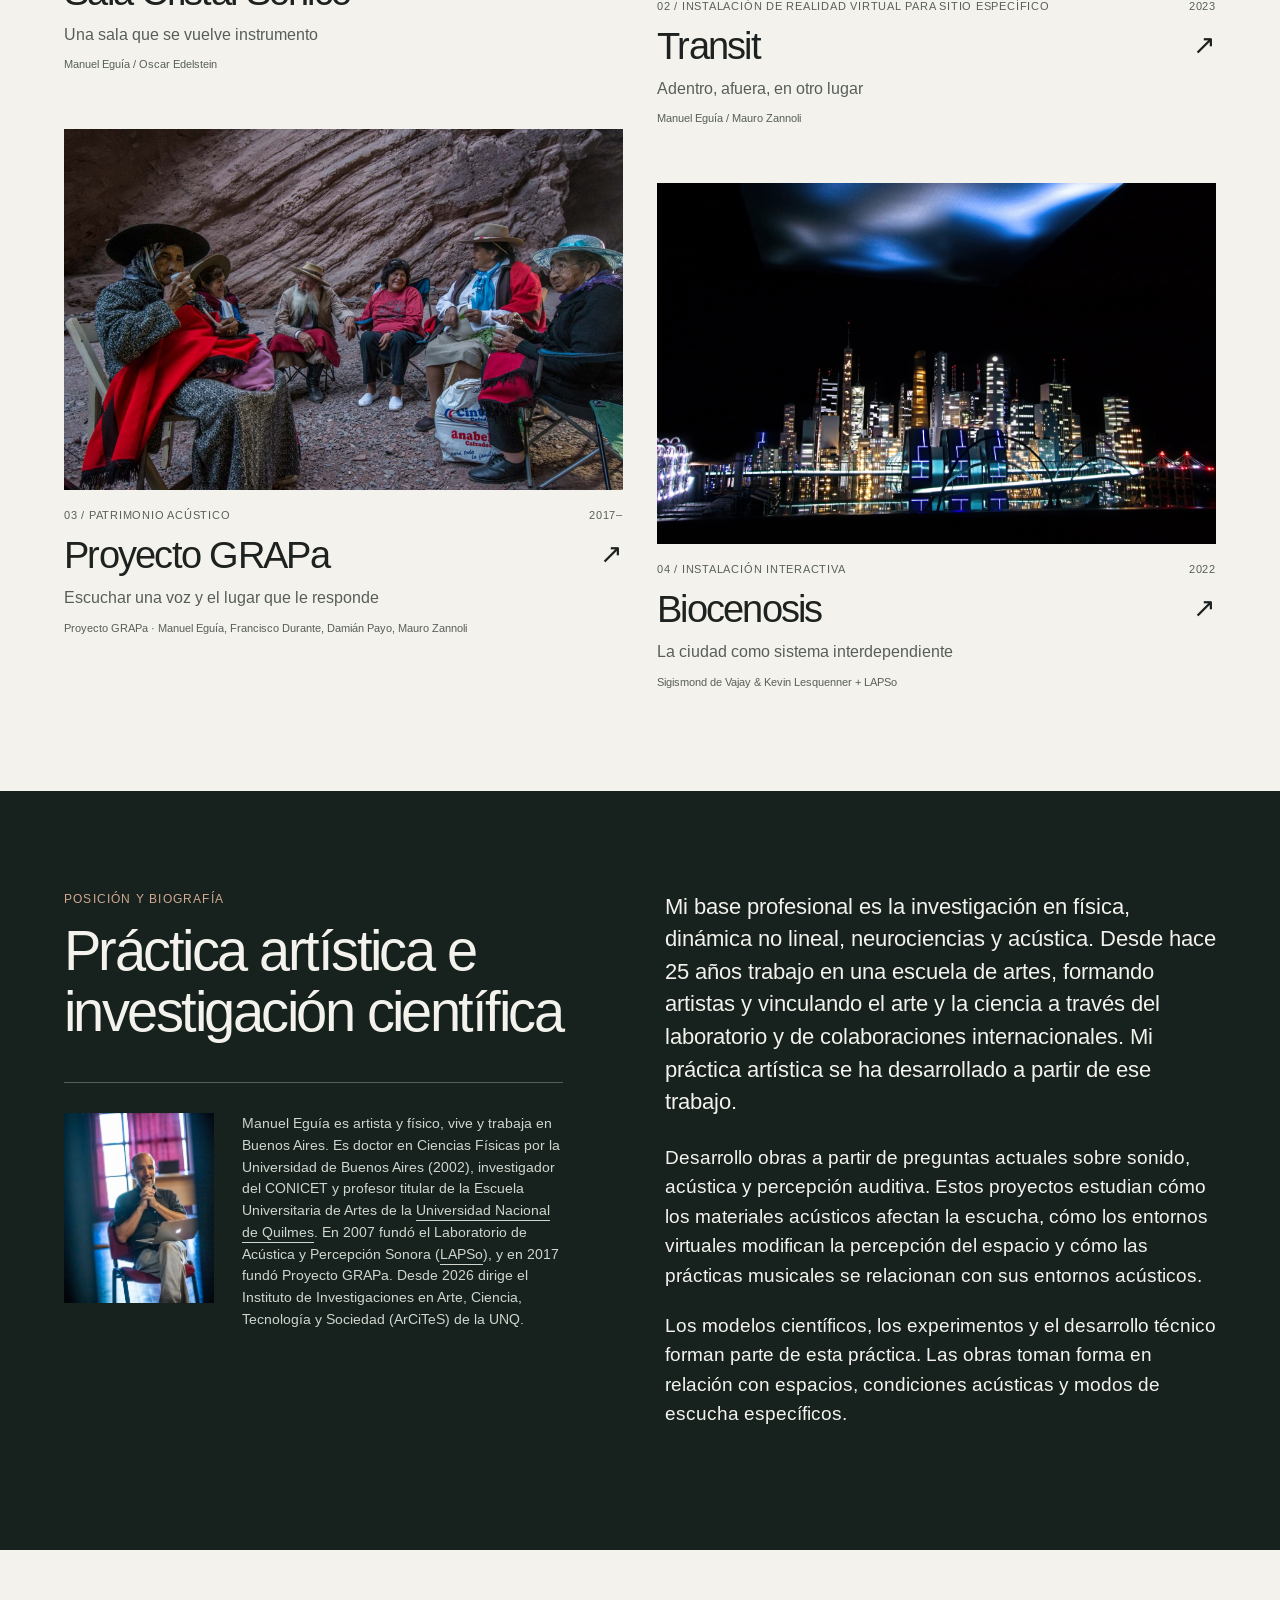
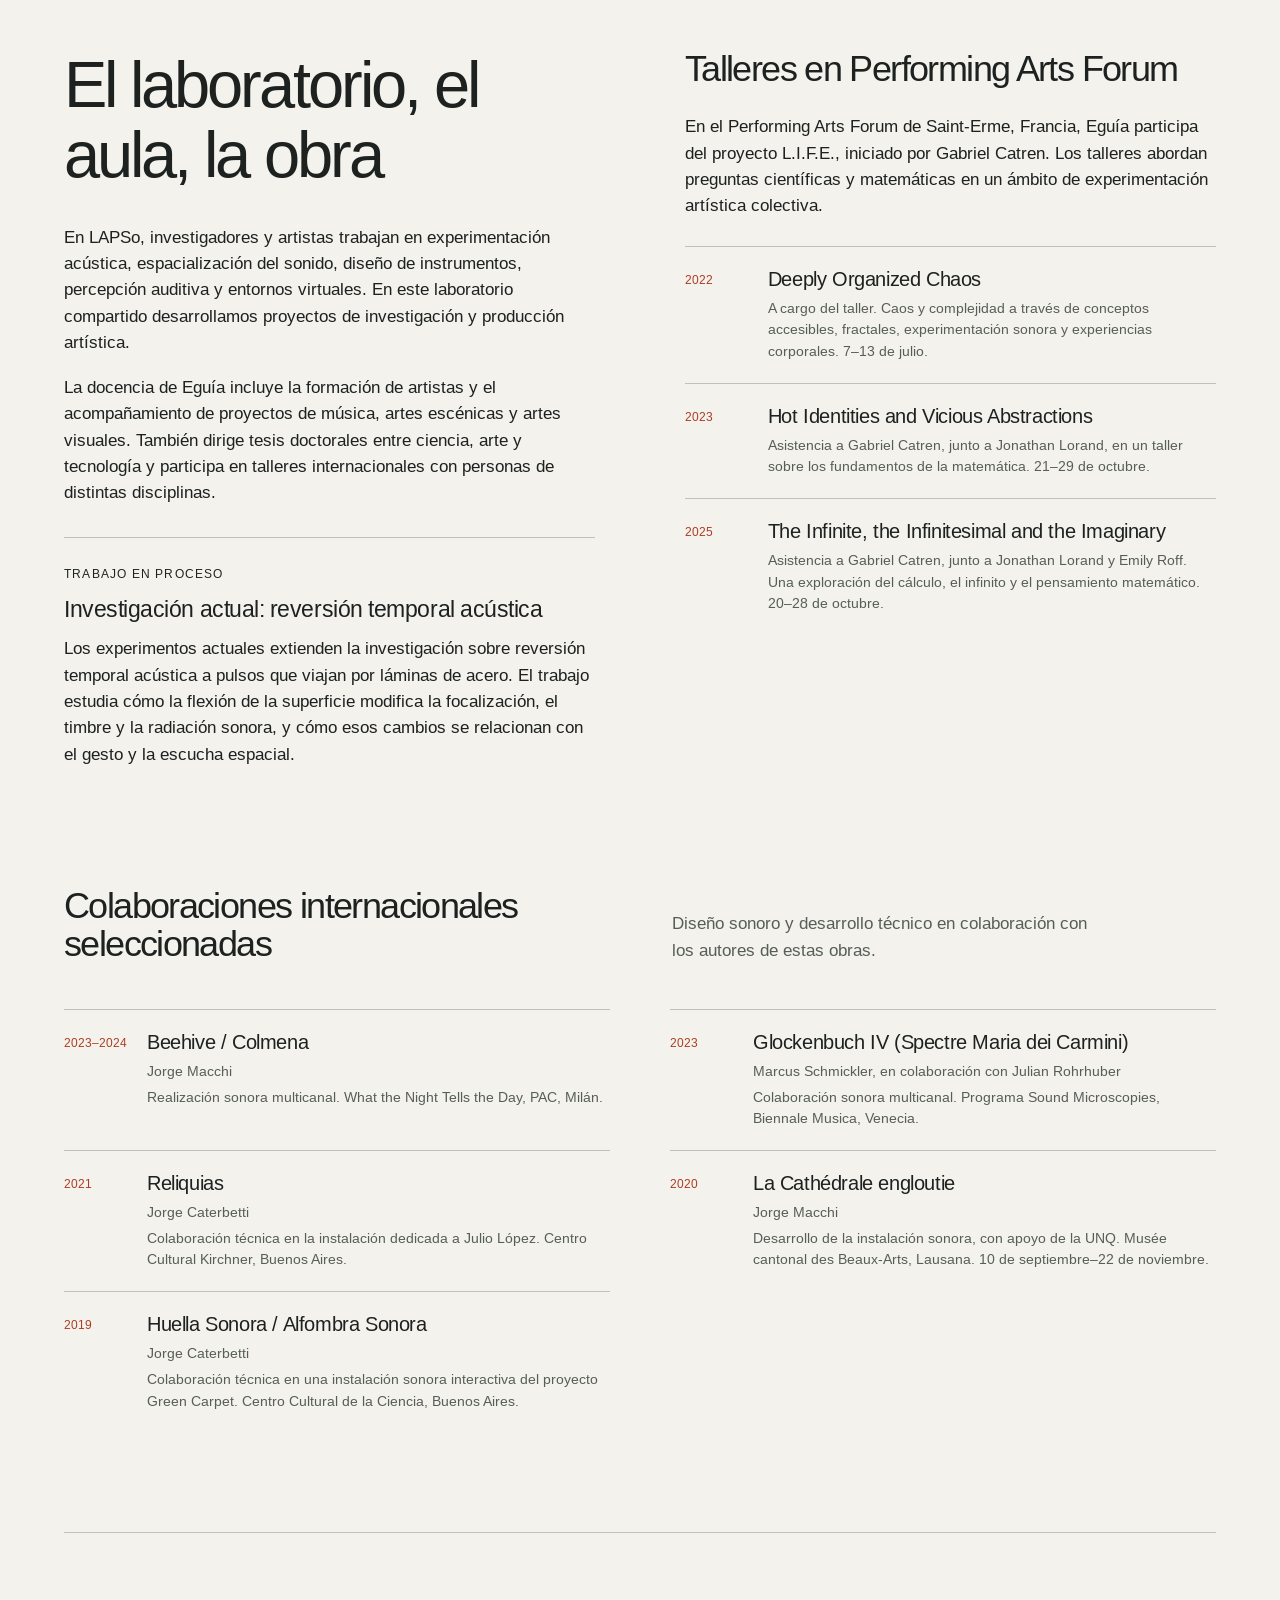
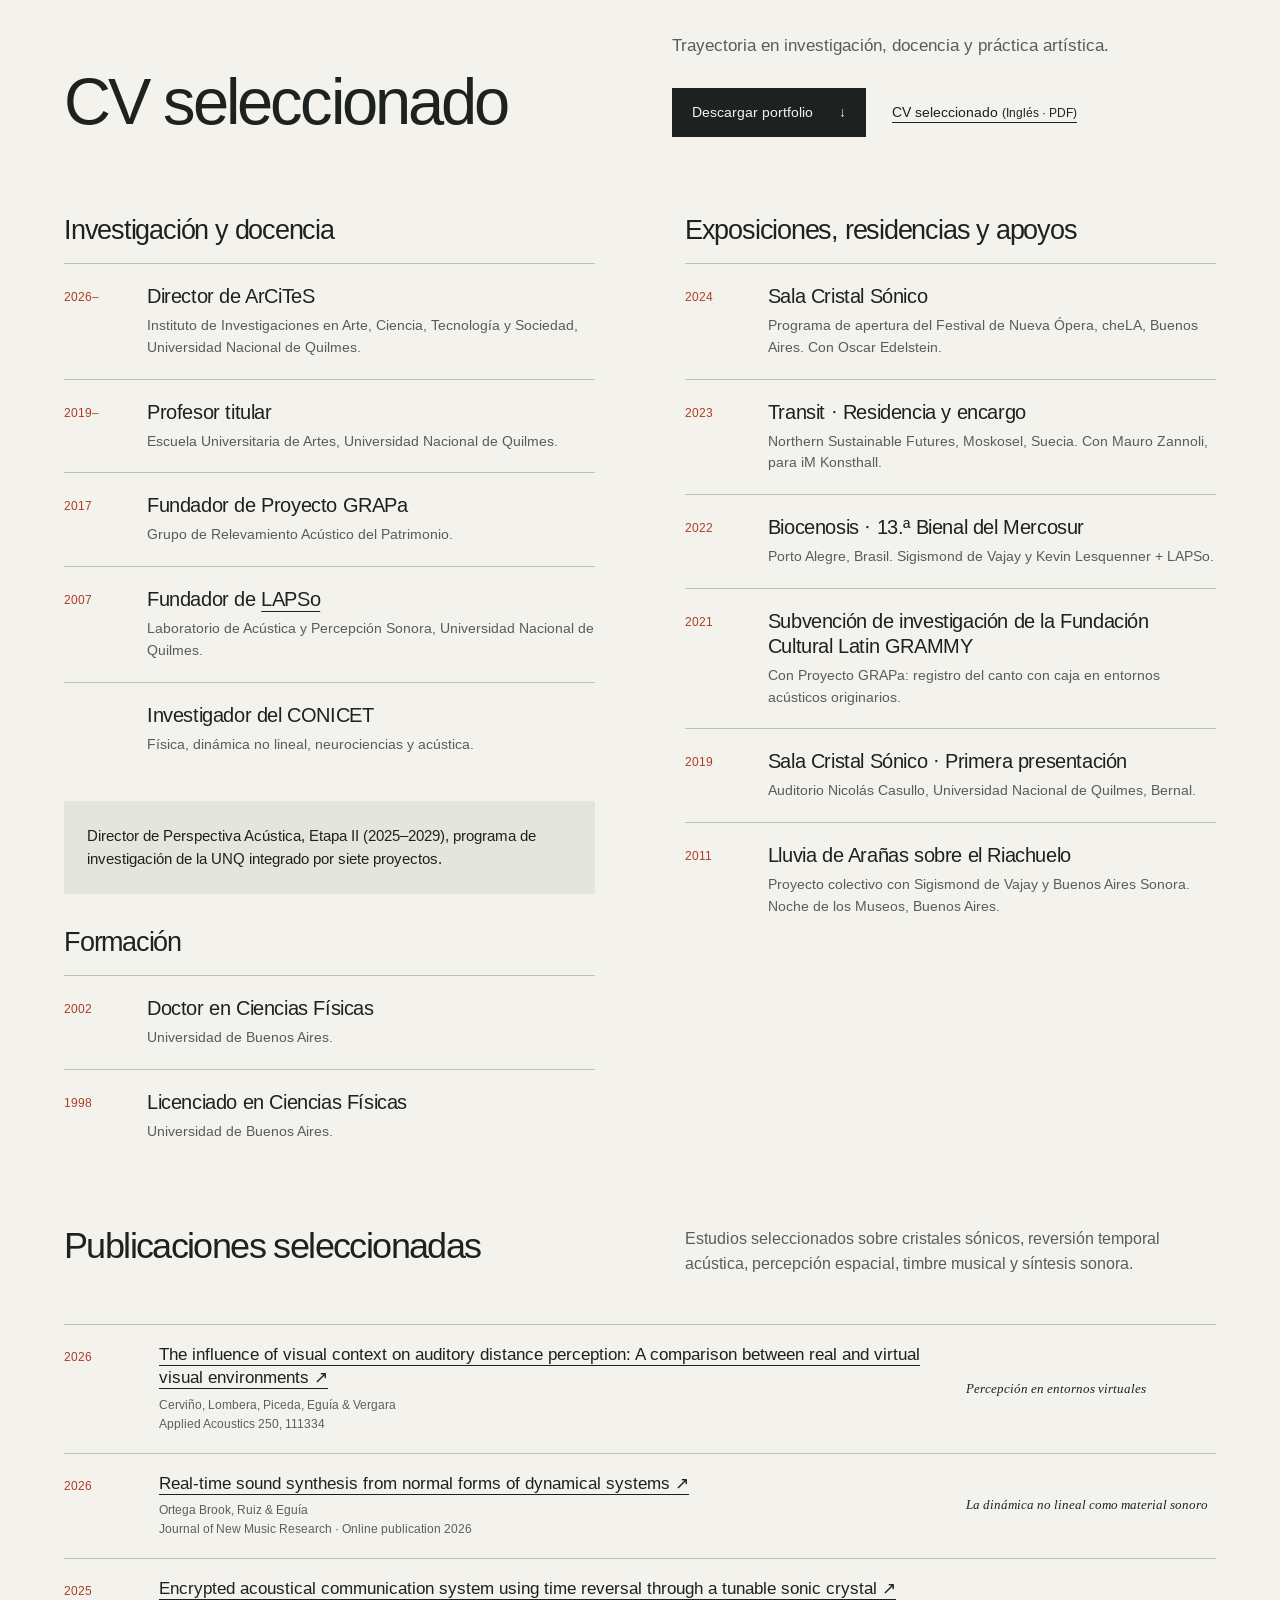
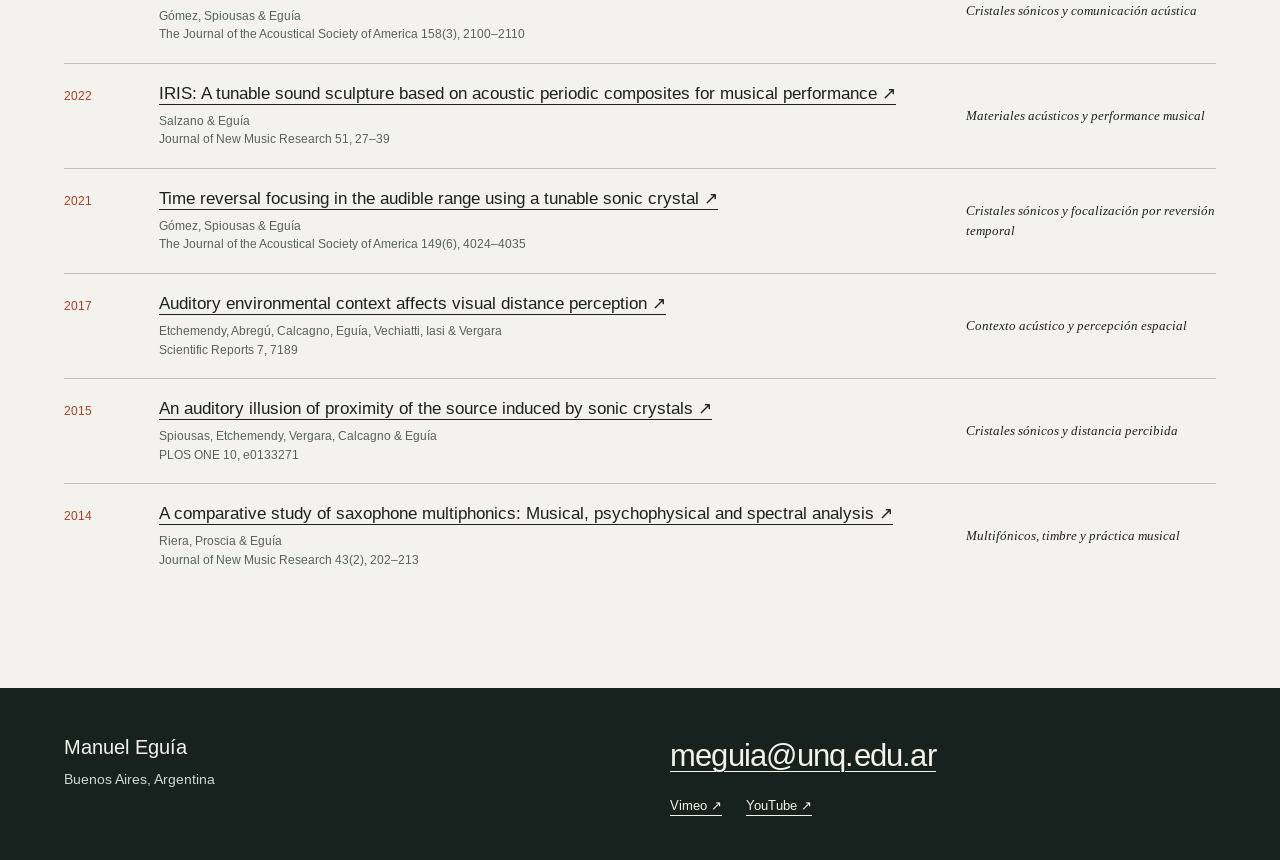
==== commit a53f1f4c: "Update project and institutional links across portfolio editions" ====
--- a/docs/es/index.html
+++ b/docs/es/index.html
@@ -1 +1 @@
-<!doctype html><html lang="es"><head><meta charset="utf-8"><meta name="viewport" content="width=device-width,initial-scale=1"><title>Manuel Eguía — Sonido, espacio y percepción</title><meta name="description" content="Trabajo con el sonido, la acústica y la percepción auditiva a través de instalaciones, entornos virtuales y proyectos colectivos."><meta name="theme-color" content="#f3f2ec"><link rel="canonical" href="https://meguia.github.io/dossier/es/"><link rel="alternate" hreflang="en" href="https://meguia.github.io/dossier/"><link rel="alternate" hreflang="es" href="https://meguia.github.io/dossier/es/"><meta property="og:type" content="website"><meta property="og:title" content="Manuel Eguía — Sonido, espacio y percepción"><meta property="og:description" content="Trabajo con el sonido, la acústica y la percepción auditiva a través de instalaciones, entornos virtuales y proyectos colectivos."><meta property="og:url" content="https://meguia.github.io/dossier/es/"><meta property="og:image" content="https://meguia.github.io/dossier/assets/images/sonic-performance.jpg"><meta name="twitter:card" content="summary_large_image"><link rel="stylesheet" href="../assets/site.css"><script type="application/ld+json">{"@context": "https://schema.org", "@type": "Person", "name": "Manuel Camilo Eguía", "alternateName": "Manuel Eguía", "url": "https://meguia.github.io/dossier/", "jobTitle": "Artista sonoro · Físico · Investigador", "sameAs": ["https://vimeo.com/meguia", "https://www.youtube.com/@manueleguia2915"]}</script></head><body><a class="skip" href="#main">Saltar al contenido</a><div class="wrap"><header class="site-header" id="top"><a class="brand" href="../es/">Manuel Eguía</a><nav class="nav" aria-label="Main"><a href="../es/#works">Obras</a><a href="../es/#practice">Práctica</a><a href="../es/#cv">CV</a><a href="../es/#contact">Contacto</a><span class="lang" aria-label="Idioma"><a href="../" lang="en" hreflang="en" >EN</a><a href="../es/" lang="es" hreflang="es" aria-current="page">ES</a></span></nav></header></div><main id="main"><div class="wrap"><section class="hero"><div class="hero-top eyebrow"><span class="dot">Artista sonoro · Físico · Investigador</span><span>Obras seleccionadas y práctica / 2026</span></div><div class="hero-grid"><div><h1>Sonido,<br>espacio y<br><em>percepción.</em></h1><p class="hero-text">Trabajo con el sonido, la acústica y la percepción auditiva a través de instalaciones, entornos virtuales y proyectos colectivos.</p><div class="actions"><a class="button" href="../downloads/Manuel-Eguia-Portfolio.pdf">Descargar portfolio <span aria-hidden="true">↓</span></a><a class="text-link" href="../downloads/Manuel-Eguia-CV.pdf">CV seleccionado <small>(Inglés · PDF)</small></a></div></div><figure><img src="../assets/images/sonic-performer.jpg" alt="Intérpretes a contraluz frente a las columnas iluminadas de Sala Cristal Sónico." class="hero-image" loading="eager" decoding="async"><figcaption class="caption"><span>01 / Sala Cristal Sónico</span><span>Manuel Eguía / Oscar Edelstein</span></figcaption></figure></div><div class="hero-bottom"><span class="eyebrow">Física / Dinámica no lineal / Neurociencias / Acústica</span><div class="channels"><a href="https://vimeo.com/meguia">Vimeo ↗</a><a href="https://www.youtube.com/@manueleguia2915">YouTube ↗</a></div></div></section><section class="section" id="works"><div class="section-heading"><div><p class="eyebrow">01—04</p><h2>Obras seleccionadas</h2></div><p>Cuatro proyectos vinculados por una investigación sobre las relaciones entre sonido, materia, cuerpos y territorio.</p></div><div class="works-grid"><a class="work-card" href="works/sonic-crystal-room/"><img src="../assets/images/sonic-performance.jpg" alt="Intérpretes a contraluz frente a las columnas iluminadas de Sala Cristal Sónico." class="" loading="lazy" decoding="async"><div class="card-meta"><span>01 / Instalación acústica</span><span>2019–2024</span></div><div class="card-title"><h3>Sala Cristal Sónico</h3><span class="arrow" aria-hidden="true">↗</span></div><div class="card-subtitle">Una sala que se vuelve instrumento</div><div class="card-credit">Manuel Eguía / Oscar Edelstein</div></a><a class="work-card" href="works/transit/"><img src="../assets/images/transit-container.jpg" alt="La galería-contenedor de Transit situada en un paisaje boscoso." class="" loading="lazy" decoding="async"><div class="card-meta"><span>02 / Instalación de realidad virtual para sitio específico</span><span>2023</span></div><div class="card-title"><h3>Transit</h3><span class="arrow" aria-hidden="true">↗</span></div><div class="card-subtitle">Adentro, afuera, en otro lugar</div><div class="card-credit">Manuel Eguía / Mauro Zannoli</div></a><a class="work-card" href="works/grapa/"><img src="../assets/images/grapa-circle.jpg" alt="Copleras y copleros sentados en ronda con sus cajas bajo las paredes rocosas del anfiteatro natural." class="" loading="lazy" decoding="async"><div class="card-meta"><span>03 / Patrimonio acústico</span><span>2017–</span></div><div class="card-title"><h3>Proyecto GRAPa</h3><span class="arrow" aria-hidden="true">↗</span></div><div class="card-subtitle">Escuchar una voz y el lugar que le responde</div><div class="card-credit">Proyecto GRAPa · Manuel Eguía, Francisco Durante, Damián Payo, Mauro Zannoli</div></a><a class="work-card" href="works/biocenosis/"><img src="../assets/images/biocenosis.jpg" alt="Edificios iluminados de la maqueta urbana de Biocenosis bajo una proyección atmosférica azul." class="" loading="lazy" decoding="async"><div class="card-meta"><span>04 / Instalación interactiva</span><span>2022</span></div><div class="card-title"><h3>Biocenosis</h3><span class="arrow" aria-hidden="true">↗</span></div><div class="card-subtitle">La ciudad como sistema interdependiente</div><div class="card-credit">Sigismond de Vajay &amp; Kevin Lesquenner + LAPSo</div></a></div></section></div><section class="statement-section section" id="practice"><div class="wrap statement-grid"><div><p class="eyebrow">Posición y biografía</p><h2>Práctica artística e investigación científica</h2><div class="portrait-row"><img src="../assets/images/portrait.jpg" alt="Manuel Eguía" class="" loading="lazy" decoding="async"><p>Manuel Eguía es artista y físico, vive y trabaja en Buenos Aires. Es doctor en Ciencias Físicas por la Universidad de Buenos Aires (2002), investigador del CONICET y profesor titular de la Escuela Universitaria de Artes de la Universidad Nacional de Quilmes. En 2007 fundó el Laboratorio de Acústica y Percepción Sonora (LAPSo), y en 2017 fundó Proyecto GRAPa. Desde 2026 dirige el Instituto de Investigaciones en Arte, Ciencia, Tecnología y Sociedad (ArCiTeS) de la UNQ.</p></div></div><div class="statement-copy"><p>Mi base profesional es la investigación en física, dinámica no lineal, neurociencias y acústica. Desde hace 25 años trabajo en una escuela de artes, formando artistas y vinculando el arte y la ciencia a través del laboratorio y de colaboraciones internacionales. Mi práctica artística se ha desarrollado a partir de ese trabajo.</p><p>Desarrollo obras a partir de preguntas actuales sobre sonido, acústica y percepción auditiva. Estos proyectos estudian cómo los materiales acústicos afectan la escucha, cómo los entornos virtuales modifican la percepción del espacio y cómo las prácticas musicales se relacionan con sus entornos acústicos.</p><p>Los modelos científicos, los experimentos y el desarrollo técnico forman parte de esta práctica. Las obras toman forma en relación con espacios, condiciones acústicas y modos de escucha específicos.</p></div></div></section><div class="wrap"><section class="section practice-grid"><div><h2>El laboratorio, el aula, la obra</h2><p>En LAPSo, investigadores y artistas trabajan en experimentación acústica, espacialización del sonido, diseño de instrumentos, percepción auditiva y entornos virtuales. En este laboratorio compartido desarrollamos proyectos de investigación y producción artística.</p><p>La docencia de Eguía incluye la formación de artistas y el acompañamiento de proyectos de música, artes escénicas y artes visuales. También dirige tesis doctorales entre ciencia, arte y tecnología y participa en talleres internacionales con personas de distintas disciplinas.</p><div class="current"><p class="eyebrow">Trabajo en proceso</p><h4>Investigación actual: reversión temporal acústica</h4><p>Los experimentos actuales extienden la investigación sobre reversión temporal acústica a pulsos que viajan por láminas de acero. El trabajo estudia cómo la flexión de la superficie modifica la focalización, el timbre y la radiación sonora, y cómo esos cambios se relacionan con el gesto y la escucha espacial.</p></div></div><div><h3>Talleres en Performing Arts Forum</h3><p>En el Performing Arts Forum de Saint-Erme, Francia, Eguía participa del proyecto L.I.F.E., iniciado por Gabriel Catren. Los talleres abordan preguntas científicas y matemáticas en un ámbito de experimentación artística colectiva.</p><ul class="list"><li><span class="year">2022</span><div><h4>Deeply Organized Chaos</h4><p>A cargo del taller. Caos y complejidad a través de conceptos accesibles, fractales, experimentación sonora y experiencias corporales. 7–13 de julio.</p></div></li><li><span class="year">2023</span><div><h4>Hot Identities and Vicious Abstractions</h4><p>Asistencia a Gabriel Catren, junto a Jonathan Lorand, en un taller sobre los fundamentos de la matemática. 21–29 de octubre.</p></div></li><li><span class="year">2025</span><div><h4>The Infinite, the Infinitesimal and the Imaginary</h4><p>Asistencia a Gabriel Catren, junto a Jonathan Lorand y Emily Roff. Una exploración del cálculo, el infinito y el pensamiento matemático. 20–28 de octubre.</p></div></li></ul><a class="text-link" href="https://www.pa-f.net/book/export/html/47">Performing Arts Forum ↗</a></div></section><section class="section collab-section"><div class="section-heading"><h3>Colaboraciones internacionales seleccionadas</h3><p>Diseño sonoro y desarrollo técnico en colaboración con los autores de estas obras.</p></div><ul class="list collab-list"><li><span class="year">2023–2024</span><div><h4>Beehive / Colmena</h4><p>Jorge Macchi</p><p>Realización sonora multicanal. What the Night Tells the Day, PAC, Milán.</p></div></li><li><span class="year">2023</span><div><h4><a href="https://www.labiennale.org/en/music/2023/music-performances/marcus-schmickler-glockenbuch-iv-spectre-maria-dei-carmini">Glockenbuch IV (Spectre Maria dei Carmini)</a></h4><p>Marcus Schmickler, en colaboración con Julian Rohrhuber</p><p>Colaboración sonora multicanal. Programa Sound Microscopies, Biennale Musica, Venecia.</p></div></li><li><span class="year">2021</span><div><h4>Reliquias</h4><p>Jorge Caterbetti</p><p>Colaboración técnica en la instalación dedicada a Julio López. Centro Cultural Kirchner, Buenos Aires.</p></div></li><li><span class="year">2020</span><div><h4>La Cathédrale engloutie</h4><p>Jorge Macchi</p><p>Desarrollo de la instalación sonora, con apoyo de la UNQ. Musée cantonal des Beaux-Arts, Lausana. 10 de septiembre–22 de noviembre.</p></div></li><li><span class="year">2019</span><div><h4>Huella Sonora / Alfombra Sonora</h4><p>Jorge Caterbetti</p><p>Colaboración técnica en una instalación sonora interactiva del proyecto Green Carpet. Centro Cultural de la Ciencia, Buenos Aires.</p></div></li></ul></section><section class="section cv-section" id="cv"><div class="section-heading"><h2>CV seleccionado</h2><div><p>Trayectoria en investigación, docencia y práctica artística.</p><div class="actions"><a class="button" href="../downloads/Manuel-Eguia-Portfolio.pdf">Descargar portfolio <span aria-hidden="true">↓</span></a><a class="text-link" href="../downloads/Manuel-Eguia-CV.pdf">CV seleccionado <small>(Inglés · PDF)</small></a></div></div></div><div class="cv-columns"><div><h3>Investigación y docencia</h3><ul class="list"><li><span class="year">2026–</span><div><h4>Director de ArCiTeS</h4><p>Instituto de Investigaciones en Arte, Ciencia, Tecnología y Sociedad, Universidad Nacional de Quilmes.</p></div></li><li><span class="year">2019–</span><div><h4>Profesor titular</h4><p>Escuela Universitaria de Artes, Universidad Nacional de Quilmes.</p></div></li><li><span class="year">2017</span><div><h4>Fundador de Proyecto GRAPa</h4><p>Grupo de Relevamiento Acústico del Patrimonio.</p></div></li><li><span class="year">2007</span><div><h4>Fundador de LAPSo</h4><p>Laboratorio de Acústica y Percepción Sonora, Universidad Nacional de Quilmes.</p></div></li><li><span class="year"></span><div><h4>Investigador del CONICET</h4><p>Física, dinámica no lineal, neurociencias y acústica.</p></div></li></ul><p class="programme">Director de Perspectiva Acústica, Etapa II (2025–2029), programa de investigación de la UNQ integrado por siete proyectos.</p><h3>Formación</h3><ul class="list"><li><span class="year">2002</span><div><h4>Doctor en Ciencias Físicas</h4><p>Universidad de Buenos Aires.</p></div></li><li><span class="year">1998</span><div><h4>Licenciado en Ciencias Físicas</h4><p>Universidad de Buenos Aires.</p></div></li></ul></div><div><h3>Exposiciones, residencias y apoyos</h3><ul class="list"><li><span class="year">2024</span><div><h4>Sala Cristal Sónico</h4><p>Programa de apertura del Festival de Nueva Ópera, cheLA, Buenos Aires. Con Oscar Edelstein.</p></div></li><li><span class="year">2023</span><div><h4>Transit · Residencia y encargo</h4><p>Northern Sustainable Futures, Moskosel, Suecia. Con Mauro Zannoli, para iM Konsthall.</p></div></li><li><span class="year">2022</span><div><h4>Biocenosis · 13.ª Bienal del Mercosur</h4><p>Porto Alegre, Brasil. Sigismond de Vajay y Kevin Lesquenner + LAPSo.</p></div></li><li><span class="year">2021</span><div><h4>Subvención de investigación de la Fundación Cultural Latin GRAMMY</h4><p>Con Proyecto GRAPa: registro del canto con caja en entornos acústicos originarios.</p></div></li><li><span class="year">2019</span><div><h4>Sala Cristal Sónico · Primera presentación</h4><p>Auditorio Nicolás Casullo, Universidad Nacional de Quilmes, Bernal.</p></div></li><li><span class="year">2011</span><div><h4>Lluvia de Arañas sobre el Riachuelo</h4><p>Proyecto colectivo con Sigismond de Vajay y Buenos Aires Sonora. Noche de los Museos, Buenos Aires.</p></div></li></ul></div></div><div class="research"><div class="research-head"><h3>Publicaciones seleccionadas</h3><p>Estudios seleccionados sobre cristales sónicos, reversión temporal acústica, percepción espacial, timbre musical y síntesis sonora.</p></div><ol class="publications"><li><span class="year">2026</span><div><div class="publication-title"><a href="https://doi.org/10.1016/j.apacoust.2026.111334">The influence of visual context on auditory distance perception: A comparison between real and virtual visual environments ↗</a></div><div class="publication-meta">Cerviño, Lombera, Piceda, Eguía &amp; Vergara<br>Applied Acoustics 250, 111334</div></div><span class="publication-theme">Percepción en entornos virtuales</span></li><li><span class="year">2026</span><div><div class="publication-title"><a href="https://doi.org/10.1080/09298215.2026.2634043">Real-time sound synthesis from normal forms of dynamical systems ↗</a></div><div class="publication-meta">Ortega Brook, Ruiz &amp; Eguía<br>Journal of New Music Research · Online publication 2026</div></div><span class="publication-theme">La dinámica no lineal como material sonoro</span></li><li><span class="year">2025</span><div><div class="publication-title"><a href="https://doi.org/10.1121/10.0039245">Encrypted acoustical communication system using time reversal through a tunable sonic crystal ↗</a></div><div class="publication-meta">Gómez, Spiousas &amp; Eguía<br>The Journal of the Acoustical Society of America 158(3), 2100–2110</div></div><span class="publication-theme">Cristales sónicos y comunicación acústica</span></li><li><span class="year">2022</span><div><div class="publication-title"><a href="https://doi.org/10.1080/09298215.2022.2049313">IRIS: A tunable sound sculpture based on acoustic periodic composites for musical performance ↗</a></div><div class="publication-meta">Salzano &amp; Eguía<br>Journal of New Music Research 51, 27–39</div></div><span class="publication-theme">Materiales acústicos y performance musical</span></li><li><span class="year">2021</span><div><div class="publication-title"><a href="https://doi.org/10.1121/10.0005196">Time reversal focusing in the audible range using a tunable sonic crystal ↗</a></div><div class="publication-meta">Gómez, Spiousas &amp; Eguía<br>The Journal of the Acoustical Society of America 149(6), 4024–4035</div></div><span class="publication-theme">Cristales sónicos y focalización por reversión temporal</span></li><li><span class="year">2017</span><div><div class="publication-title"><a href="https://doi.org/10.1038/s41598-017-06495-3">Auditory environmental context affects visual distance perception ↗</a></div><div class="publication-meta">Etchemendy, Abregú, Calcagno, Eguía, Vechiatti, Iasi &amp; Vergara<br>Scientific Reports 7, 7189</div></div><span class="publication-theme">Contexto acústico y percepción espacial</span></li><li><span class="year">2015</span><div><div class="publication-title"><a href="https://doi.org/10.1371/journal.pone.0133271">An auditory illusion of proximity of the source induced by sonic crystals ↗</a></div><div class="publication-meta">Spiousas, Etchemendy, Vergara, Calcagno &amp; Eguía<br>PLOS ONE 10, e0133271</div></div><span class="publication-theme">Cristales sónicos y distancia percibida</span></li><li><span class="year">2014</span><div><div class="publication-title"><a href="https://doi.org/10.1080/09298215.2013.860993">A comparative study of saxophone multiphonics: Musical, psychophysical and spectral analysis ↗</a></div><div class="publication-meta">Riera, Proscia &amp; Eguía<br>Journal of New Music Research 43(2), 202–213</div></div><span class="publication-theme">Multifónicos, timbre y práctica musical</span></li></ol></div></section></div></main><footer class="contact-section" id="contact" aria-label="Contacto"><div class="contact-grid"><div><p class="contact-name">Manuel Eguía</p><p class="contact-location">Buenos Aires, Argentina</p></div><address><a class="email" href="mailto:meguia@unq.edu.ar">meguia@unq.edu.ar</a><div class="channels"><a href="https://vimeo.com/meguia">Vimeo ↗</a><a href="https://www.youtube.com/@manueleguia2915">YouTube ↗</a></div></address></div></footer></body></html>+<!doctype html><html lang="es"><head><meta charset="utf-8"><meta name="viewport" content="width=device-width,initial-scale=1"><title>Manuel Eguía — Sonido, espacio y percepción</title><meta name="description" content="Trabajo con el sonido, la acústica y la percepción auditiva a través de instalaciones, entornos virtuales y proyectos colectivos."><meta name="theme-color" content="#f3f2ec"><link rel="canonical" href="https://meguia.github.io/dossier/es/"><link rel="alternate" hreflang="en" href="https://meguia.github.io/dossier/"><link rel="alternate" hreflang="es" href="https://meguia.github.io/dossier/es/"><meta property="og:type" content="website"><meta property="og:title" content="Manuel Eguía — Sonido, espacio y percepción"><meta property="og:description" content="Trabajo con el sonido, la acústica y la percepción auditiva a través de instalaciones, entornos virtuales y proyectos colectivos."><meta property="og:url" content="https://meguia.github.io/dossier/es/"><meta property="og:image" content="https://meguia.github.io/dossier/assets/images/sonic-performance.jpg"><meta name="twitter:card" content="summary_large_image"><link rel="stylesheet" href="../assets/site.css"><script type="application/ld+json">{"@context": "https://schema.org", "@type": "Person", "name": "Manuel Camilo Eguía", "alternateName": "Manuel Eguía", "url": "https://meguia.github.io/dossier/", "jobTitle": "Artista sonoro · Físico · Investigador", "sameAs": ["https://vimeo.com/meguia", "https://www.youtube.com/@manueleguia2915"]}</script></head><body><a class="skip" href="#main">Saltar al contenido</a><div class="wrap"><header class="site-header" id="top"><a class="brand" href="../es/">Manuel Eguía</a><nav class="nav" aria-label="Main"><a href="../es/#works">Obras</a><a href="../es/#practice">Práctica</a><a href="../es/#cv">CV</a><a href="../es/#contact">Contacto</a><span class="lang" aria-label="Idioma"><a href="../" lang="en" hreflang="en" >EN</a><a href="../es/" lang="es" hreflang="es" aria-current="page">ES</a></span></nav></header></div><main id="main"><div class="wrap"><section class="hero"><div class="hero-top eyebrow"><span class="dot">Artista sonoro · Físico · Investigador</span><span>Obras seleccionadas y práctica / 2026</span></div><div class="hero-grid"><div><h1>Sonido,<br>espacio y<br><em>percepción.</em></h1><p class="hero-text">Trabajo con el sonido, la acústica y la percepción auditiva a través de instalaciones, entornos virtuales y proyectos colectivos.</p><div class="actions"><a class="button" href="../downloads/Manuel-Eguia-Portfolio.pdf">Descargar portfolio <span aria-hidden="true">↓</span></a><a class="text-link" href="../downloads/Manuel-Eguia-CV.pdf">CV seleccionado <small>(Inglés · PDF)</small></a></div></div><figure><img src="../assets/images/sonic-performer.jpg" alt="Intérpretes a contraluz frente a las columnas iluminadas de Sala Cristal Sónico." class="hero-image" loading="eager" decoding="async"><figcaption class="caption"><span>01 / Sala Cristal Sónico</span><span>Manuel Eguía / Oscar Edelstein</span></figcaption></figure></div><div class="hero-bottom"><span class="eyebrow">Física / Dinámica no lineal / Neurociencias / Acústica</span><div class="channels"><a href="https://vimeo.com/meguia">Vimeo ↗</a><a href="https://www.youtube.com/@manueleguia2915">YouTube ↗</a></div></div></section><section class="section" id="works"><div class="section-heading"><div><p class="eyebrow">01—04</p><h2>Obras seleccionadas</h2></div><p>Cuatro proyectos vinculados por una investigación sobre las relaciones entre sonido, materia, cuerpos y territorio.</p></div><div class="works-grid"><a class="work-card" href="works/sonic-crystal-room/"><img src="../assets/images/sonic-performance.jpg" alt="Intérpretes a contraluz frente a las columnas iluminadas de Sala Cristal Sónico." class="" loading="lazy" decoding="async"><div class="card-meta"><span>01 / Instalación acústica</span><span>2019–2024</span></div><div class="card-title"><h3>Sala Cristal Sónico</h3><span class="arrow" aria-hidden="true">↗</span></div><div class="card-subtitle">Una sala que se vuelve instrumento</div><div class="card-credit">Manuel Eguía / Oscar Edelstein</div></a><a class="work-card" href="works/transit/"><img src="../assets/images/transit-container.jpg" alt="La galería-contenedor de Transit situada en un paisaje boscoso." class="" loading="lazy" decoding="async"><div class="card-meta"><span>02 / Instalación de realidad virtual para sitio específico</span><span>2023</span></div><div class="card-title"><h3>Transit</h3><span class="arrow" aria-hidden="true">↗</span></div><div class="card-subtitle">Adentro, afuera, en otro lugar</div><div class="card-credit">Manuel Eguía / Mauro Zannoli</div></a><a class="work-card" href="works/grapa/"><img src="../assets/images/grapa-circle.jpg" alt="Copleras y copleros sentados en ronda con sus cajas bajo las paredes rocosas del anfiteatro natural." class="" loading="lazy" decoding="async"><div class="card-meta"><span>03 / Patrimonio acústico</span><span>2017–</span></div><div class="card-title"><h3>Proyecto GRAPa</h3><span class="arrow" aria-hidden="true">↗</span></div><div class="card-subtitle">Escuchar una voz y el lugar que le responde</div><div class="card-credit">Proyecto GRAPa · Manuel Eguía, Francisco Durante, Damián Payo, Mauro Zannoli</div></a><a class="work-card" href="works/biocenosis/"><img src="../assets/images/biocenosis.jpg" alt="Edificios iluminados de la maqueta urbana de Biocenosis bajo una proyección atmosférica azul." class="" loading="lazy" decoding="async"><div class="card-meta"><span>04 / Instalación interactiva</span><span>2022</span></div><div class="card-title"><h3>Biocenosis</h3><span class="arrow" aria-hidden="true">↗</span></div><div class="card-subtitle">La ciudad como sistema interdependiente</div><div class="card-credit">Sigismond de Vajay &amp; Kevin Lesquenner + LAPSo</div></a></div></section></div><section class="statement-section section" id="practice"><div class="wrap statement-grid"><div><p class="eyebrow">Posición y biografía</p><h2>Práctica artística e investigación científica</h2><div class="portrait-row"><img src="../assets/images/portrait.jpg" alt="Manuel Eguía" class="" loading="lazy" decoding="async"><p>Manuel Eguía es artista y físico, vive y trabaja en Buenos Aires. Es doctor en Ciencias Físicas por la Universidad de Buenos Aires (2002), investigador del CONICET y profesor titular de la Escuela Universitaria de Artes de la <a class="institution-link" href="https://www.unq.edu.ar/">Universidad Nacional de Quilmes</a>. En 2007 fundó el Laboratorio de Acústica y Percepción Sonora (<a class="institution-link" href="https://lapso.org/">LAPSo</a>), y en 2017 fundó Proyecto GRAPa. Desde 2026 dirige el Instituto de Investigaciones en Arte, Ciencia, Tecnología y Sociedad (ArCiTeS) de la UNQ.</p></div></div><div class="statement-copy"><p>Mi base profesional es la investigación en física, dinámica no lineal, neurociencias y acústica. Desde hace 25 años trabajo en una escuela de artes, formando artistas y vinculando el arte y la ciencia a través del laboratorio y de colaboraciones internacionales. Mi práctica artística se ha desarrollado a partir de ese trabajo.</p><p>Desarrollo obras a partir de preguntas actuales sobre sonido, acústica y percepción auditiva. Estos proyectos estudian cómo los materiales acústicos afectan la escucha, cómo los entornos virtuales modifican la percepción del espacio y cómo las prácticas musicales se relacionan con sus entornos acústicos.</p><p>Los modelos científicos, los experimentos y el desarrollo técnico forman parte de esta práctica. Las obras toman forma en relación con espacios, condiciones acústicas y modos de escucha específicos.</p></div></div></section><div class="wrap"><section class="section practice-grid"><div><h2>El laboratorio, el aula, la obra</h2><p>En LAPSo, investigadores y artistas trabajan en experimentación acústica, espacialización del sonido, diseño de instrumentos, percepción auditiva y entornos virtuales. En este laboratorio compartido desarrollamos proyectos de investigación y producción artística.</p><p>La docencia de Eguía incluye la formación de artistas y el acompañamiento de proyectos de música, artes escénicas y artes visuales. También dirige tesis doctorales entre ciencia, arte y tecnología y participa en talleres internacionales con personas de distintas disciplinas.</p><div class="current"><p class="eyebrow">Trabajo en proceso</p><h4>Investigación actual: reversión temporal acústica</h4><p>Los experimentos actuales extienden la investigación sobre reversión temporal acústica a pulsos que viajan por láminas de acero. El trabajo estudia cómo la flexión de la superficie modifica la focalización, el timbre y la radiación sonora, y cómo esos cambios se relacionan con el gesto y la escucha espacial.</p></div></div><div><h3>Talleres en Performing Arts Forum</h3><p>En el Performing Arts Forum de Saint-Erme, Francia, Eguía participa del proyecto L.I.F.E., iniciado por Gabriel Catren. Los talleres abordan preguntas científicas y matemáticas en un ámbito de experimentación artística colectiva.</p><ul class="list"><li><span class="year">2022</span><div><h4>Deeply Organized Chaos</h4><p>A cargo del taller. Caos y complejidad a través de conceptos accesibles, fractales, experimentación sonora y experiencias corporales. 7–13 de julio.</p></div></li><li><span class="year">2023</span><div><h4>Hot Identities and Vicious Abstractions</h4><p>Asistencia a Gabriel Catren, junto a Jonathan Lorand, en un taller sobre los fundamentos de la matemática. 21–29 de octubre.</p></div></li><li><span class="year">2025</span><div><h4>The Infinite, the Infinitesimal and the Imaginary</h4><p>Asistencia a Gabriel Catren, junto a Jonathan Lorand y Emily Roff. Una exploración del cálculo, el infinito y el pensamiento matemático. 20–28 de octubre.</p></div></li></ul></div></section><section class="section collab-section"><div class="section-heading"><h3>Colaboraciones internacionales seleccionadas</h3><p>Diseño sonoro y desarrollo técnico en colaboración con los autores de estas obras.</p></div><ul class="list collab-list"><li><span class="year">2023–2024</span><div><h4>Beehive / Colmena</h4><p>Jorge Macchi</p><p>Realización sonora multicanal. What the Night Tells the Day, PAC, Milán.</p></div></li><li><span class="year">2023</span><div><h4>Glockenbuch IV (Spectre Maria dei Carmini)</h4><p>Marcus Schmickler, en colaboración con Julian Rohrhuber</p><p>Colaboración sonora multicanal. Programa Sound Microscopies, Biennale Musica, Venecia.</p></div></li><li><span class="year">2021</span><div><h4>Reliquias</h4><p>Jorge Caterbetti</p><p>Colaboración técnica en la instalación dedicada a Julio López. Centro Cultural Kirchner, Buenos Aires.</p></div></li><li><span class="year">2020</span><div><h4>La Cathédrale engloutie</h4><p>Jorge Macchi</p><p>Desarrollo de la instalación sonora, con apoyo de la UNQ. Musée cantonal des Beaux-Arts, Lausana. 10 de septiembre–22 de noviembre.</p></div></li><li><span class="year">2019</span><div><h4>Huella Sonora / Alfombra Sonora</h4><p>Jorge Caterbetti</p><p>Colaboración técnica en una instalación sonora interactiva del proyecto Green Carpet. Centro Cultural de la Ciencia, Buenos Aires.</p></div></li></ul></section><section class="section cv-section" id="cv"><div class="section-heading"><h2>CV seleccionado</h2><div><p>Trayectoria en investigación, docencia y práctica artística.</p><div class="actions"><a class="button" href="../downloads/Manuel-Eguia-Portfolio.pdf">Descargar portfolio <span aria-hidden="true">↓</span></a><a class="text-link" href="../downloads/Manuel-Eguia-CV.pdf">CV seleccionado <small>(Inglés · PDF)</small></a></div></div></div><div class="cv-columns"><div><h3>Investigación y docencia</h3><ul class="list"><li><span class="year">2026–</span><div><h4>Director de ArCiTeS</h4><p>Instituto de Investigaciones en Arte, Ciencia, Tecnología y Sociedad, Universidad Nacional de Quilmes.</p></div></li><li><span class="year">2019–</span><div><h4>Profesor titular</h4><p>Escuela Universitaria de Artes, Universidad Nacional de Quilmes.</p></div></li><li><span class="year">2017</span><div><h4>Fundador de Proyecto GRAPa</h4><p>Grupo de Relevamiento Acústico del Patrimonio.</p></div></li><li><span class="year">2007</span><div><h4>Fundador de <a class="institution-link" href="https://lapso.org/">LAPSo</a></h4><p>Laboratorio de Acústica y Percepción Sonora, Universidad Nacional de Quilmes.</p></div></li><li><span class="year"></span><div><h4>Investigador del CONICET</h4><p>Física, dinámica no lineal, neurociencias y acústica.</p></div></li></ul><p class="programme">Director de Perspectiva Acústica, Etapa II (2025–2029), programa de investigación de la UNQ integrado por siete proyectos.</p><h3>Formación</h3><ul class="list"><li><span class="year">2002</span><div><h4>Doctor en Ciencias Físicas</h4><p>Universidad de Buenos Aires.</p></div></li><li><span class="year">1998</span><div><h4>Licenciado en Ciencias Físicas</h4><p>Universidad de Buenos Aires.</p></div></li></ul></div><div><h3>Exposiciones, residencias y apoyos</h3><ul class="list"><li><span class="year">2024</span><div><h4>Sala Cristal Sónico</h4><p>Programa de apertura del Festival de Nueva Ópera, cheLA, Buenos Aires. Con Oscar Edelstein.</p></div></li><li><span class="year">2023</span><div><h4>Transit · Residencia y encargo</h4><p>Northern Sustainable Futures, Moskosel, Suecia. Con Mauro Zannoli, para iM Konsthall.</p></div></li><li><span class="year">2022</span><div><h4>Biocenosis · 13.ª Bienal del Mercosur</h4><p>Porto Alegre, Brasil. Sigismond de Vajay y Kevin Lesquenner + LAPSo.</p></div></li><li><span class="year">2021</span><div><h4>Subvención de investigación de la Fundación Cultural Latin GRAMMY</h4><p>Con Proyecto GRAPa: registro del canto con caja en entornos acústicos originarios.</p></div></li><li><span class="year">2019</span><div><h4>Sala Cristal Sónico · Primera presentación</h4><p>Auditorio Nicolás Casullo, Universidad Nacional de Quilmes, Bernal.</p></div></li><li><span class="year">2011</span><div><h4>Lluvia de Arañas sobre el Riachuelo</h4><p>Proyecto colectivo con Sigismond de Vajay y Buenos Aires Sonora. Noche de los Museos, Buenos Aires.</p></div></li></ul></div></div><div class="research"><div class="research-head"><h3>Publicaciones seleccionadas</h3><p>Estudios seleccionados sobre cristales sónicos, reversión temporal acústica, percepción espacial, timbre musical y síntesis sonora.</p></div><ol class="publications"><li><span class="year">2026</span><div><div class="publication-title"><a href="https://doi.org/10.1016/j.apacoust.2026.111334">The influence of visual context on auditory distance perception: A comparison between real and virtual visual environments ↗</a></div><div class="publication-meta">Cerviño, Lombera, Piceda, Eguía &amp; Vergara<br>Applied Acoustics 250, 111334</div></div><span class="publication-theme">Percepción en entornos virtuales</span></li><li><span class="year">2026</span><div><div class="publication-title"><a href="https://doi.org/10.1080/09298215.2026.2634043">Real-time sound synthesis from normal forms of dynamical systems ↗</a></div><div class="publication-meta">Ortega Brook, Ruiz &amp; Eguía<br>Journal of New Music Research · Online publication 2026</div></div><span class="publication-theme">La dinámica no lineal como material sonoro</span></li><li><span class="year">2025</span><div><div class="publication-title"><a href="https://doi.org/10.1121/10.0039245">Encrypted acoustical communication system using time reversal through a tunable sonic crystal ↗</a></div><div class="publication-meta">Gómez, Spiousas &amp; Eguía<br>The Journal of the Acoustical Society of America 158(3), 2100–2110</div></div><span class="publication-theme">Cristales sónicos y comunicación acústica</span></li><li><span class="year">2022</span><div><div class="publication-title"><a href="https://doi.org/10.1080/09298215.2022.2049313">IRIS: A tunable sound sculpture based on acoustic periodic composites for musical performance ↗</a></div><div class="publication-meta">Salzano &amp; Eguía<br>Journal of New Music Research 51, 27–39</div></div><span class="publication-theme">Materiales acústicos y performance musical</span></li><li><span class="year">2021</span><div><div class="publication-title"><a href="https://doi.org/10.1121/10.0005196">Time reversal focusing in the audible range using a tunable sonic crystal ↗</a></div><div class="publication-meta">Gómez, Spiousas &amp; Eguía<br>The Journal of the Acoustical Society of America 149(6), 4024–4035</div></div><span class="publication-theme">Cristales sónicos y focalización por reversión temporal</span></li><li><span class="year">2017</span><div><div class="publication-title"><a href="https://doi.org/10.1038/s41598-017-06495-3">Auditory environmental context affects visual distance perception ↗</a></div><div class="publication-meta">Etchemendy, Abregú, Calcagno, Eguía, Vechiatti, Iasi &amp; Vergara<br>Scientific Reports 7, 7189</div></div><span class="publication-theme">Contexto acústico y percepción espacial</span></li><li><span class="year">2015</span><div><div class="publication-title"><a href="https://doi.org/10.1371/journal.pone.0133271">An auditory illusion of proximity of the source induced by sonic crystals ↗</a></div><div class="publication-meta">Spiousas, Etchemendy, Vergara, Calcagno &amp; Eguía<br>PLOS ONE 10, e0133271</div></div><span class="publication-theme">Cristales sónicos y distancia percibida</span></li><li><span class="year">2014</span><div><div class="publication-title"><a href="https://doi.org/10.1080/09298215.2013.860993">A comparative study of saxophone multiphonics: Musical, psychophysical and spectral analysis ↗</a></div><div class="publication-meta">Riera, Proscia &amp; Eguía<br>Journal of New Music Research 43(2), 202–213</div></div><span class="publication-theme">Multifónicos, timbre y práctica musical</span></li></ol></div></section></div></main><footer class="contact-section" id="contact" aria-label="Contacto"><div class="contact-grid"><div><p class="contact-name">Manuel Eguía</p><p class="contact-location">Buenos Aires, Argentina</p></div><address><a class="email" href="mailto:meguia@unq.edu.ar">meguia@unq.edu.ar</a><div class="channels"><a href="https://vimeo.com/meguia">Vimeo ↗</a><a href="https://www.youtube.com/@manueleguia2915">YouTube ↗</a></div></address></div></footer></body></html>
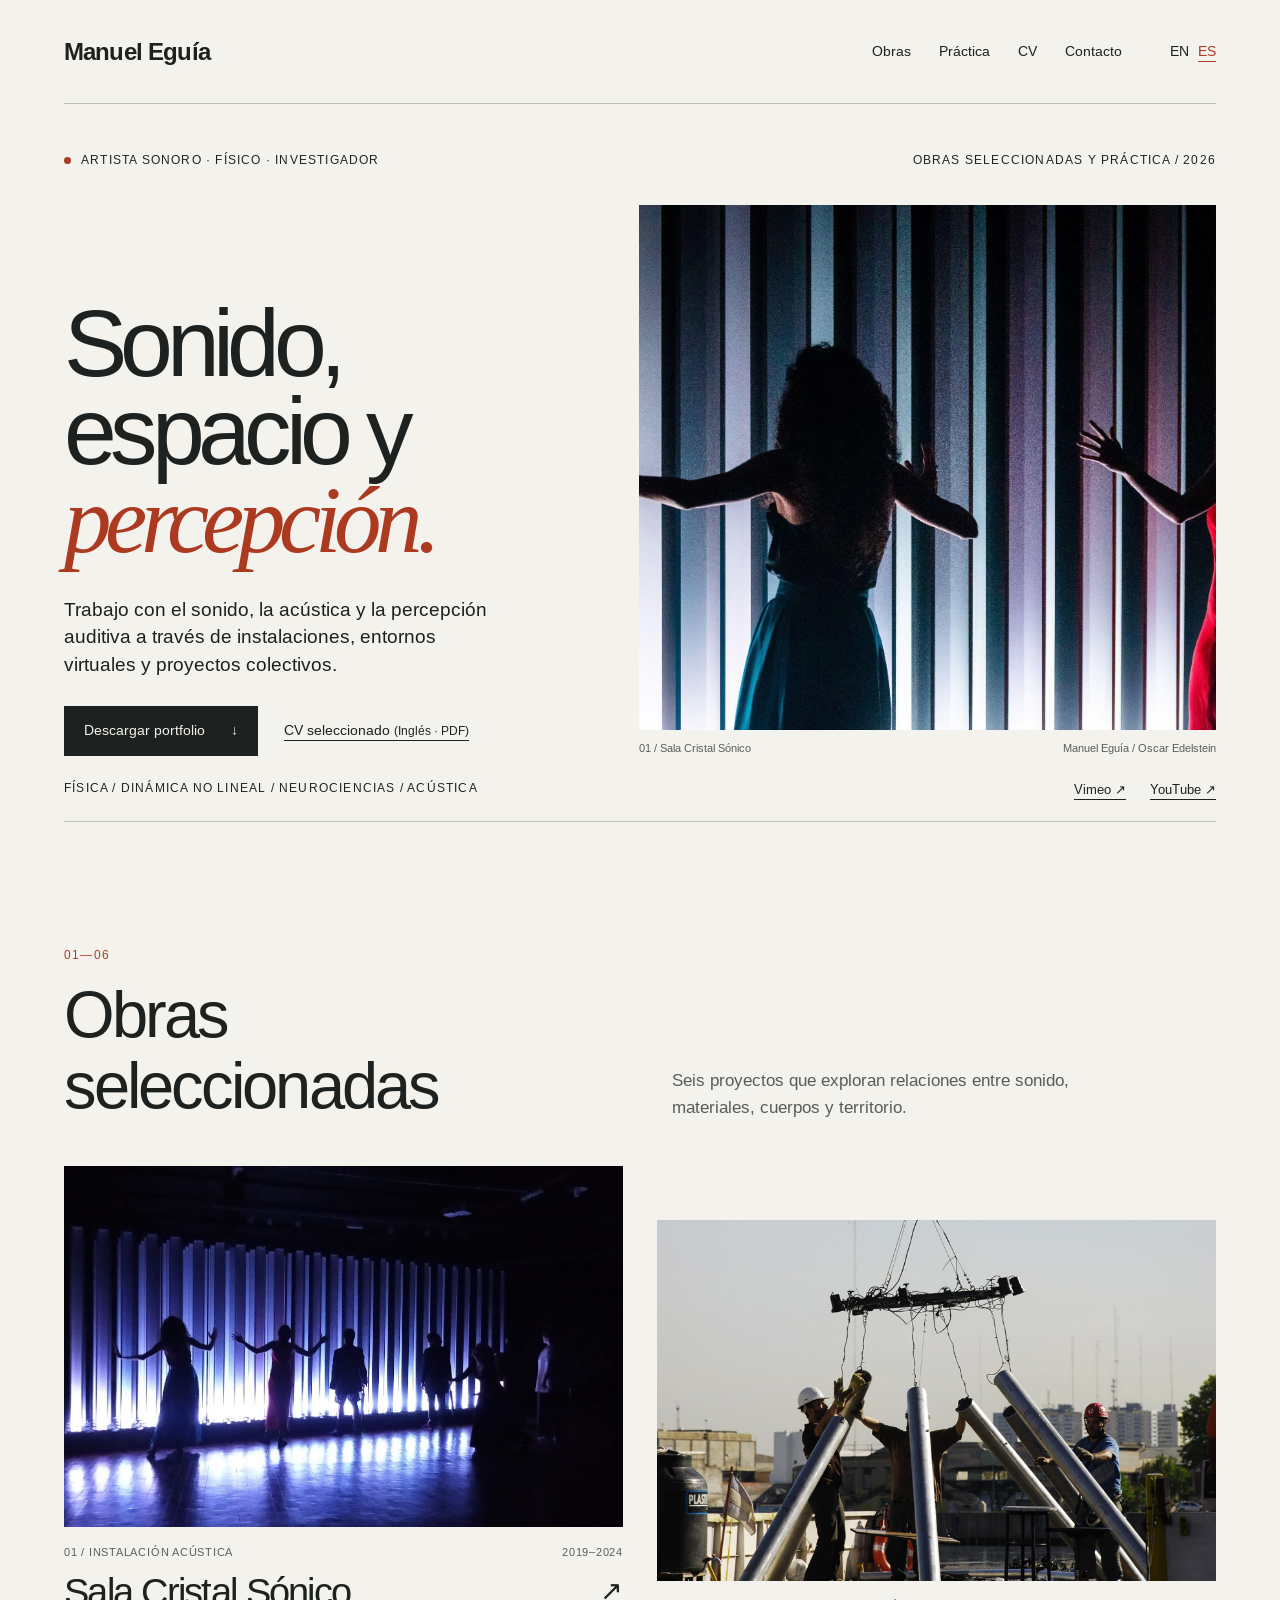
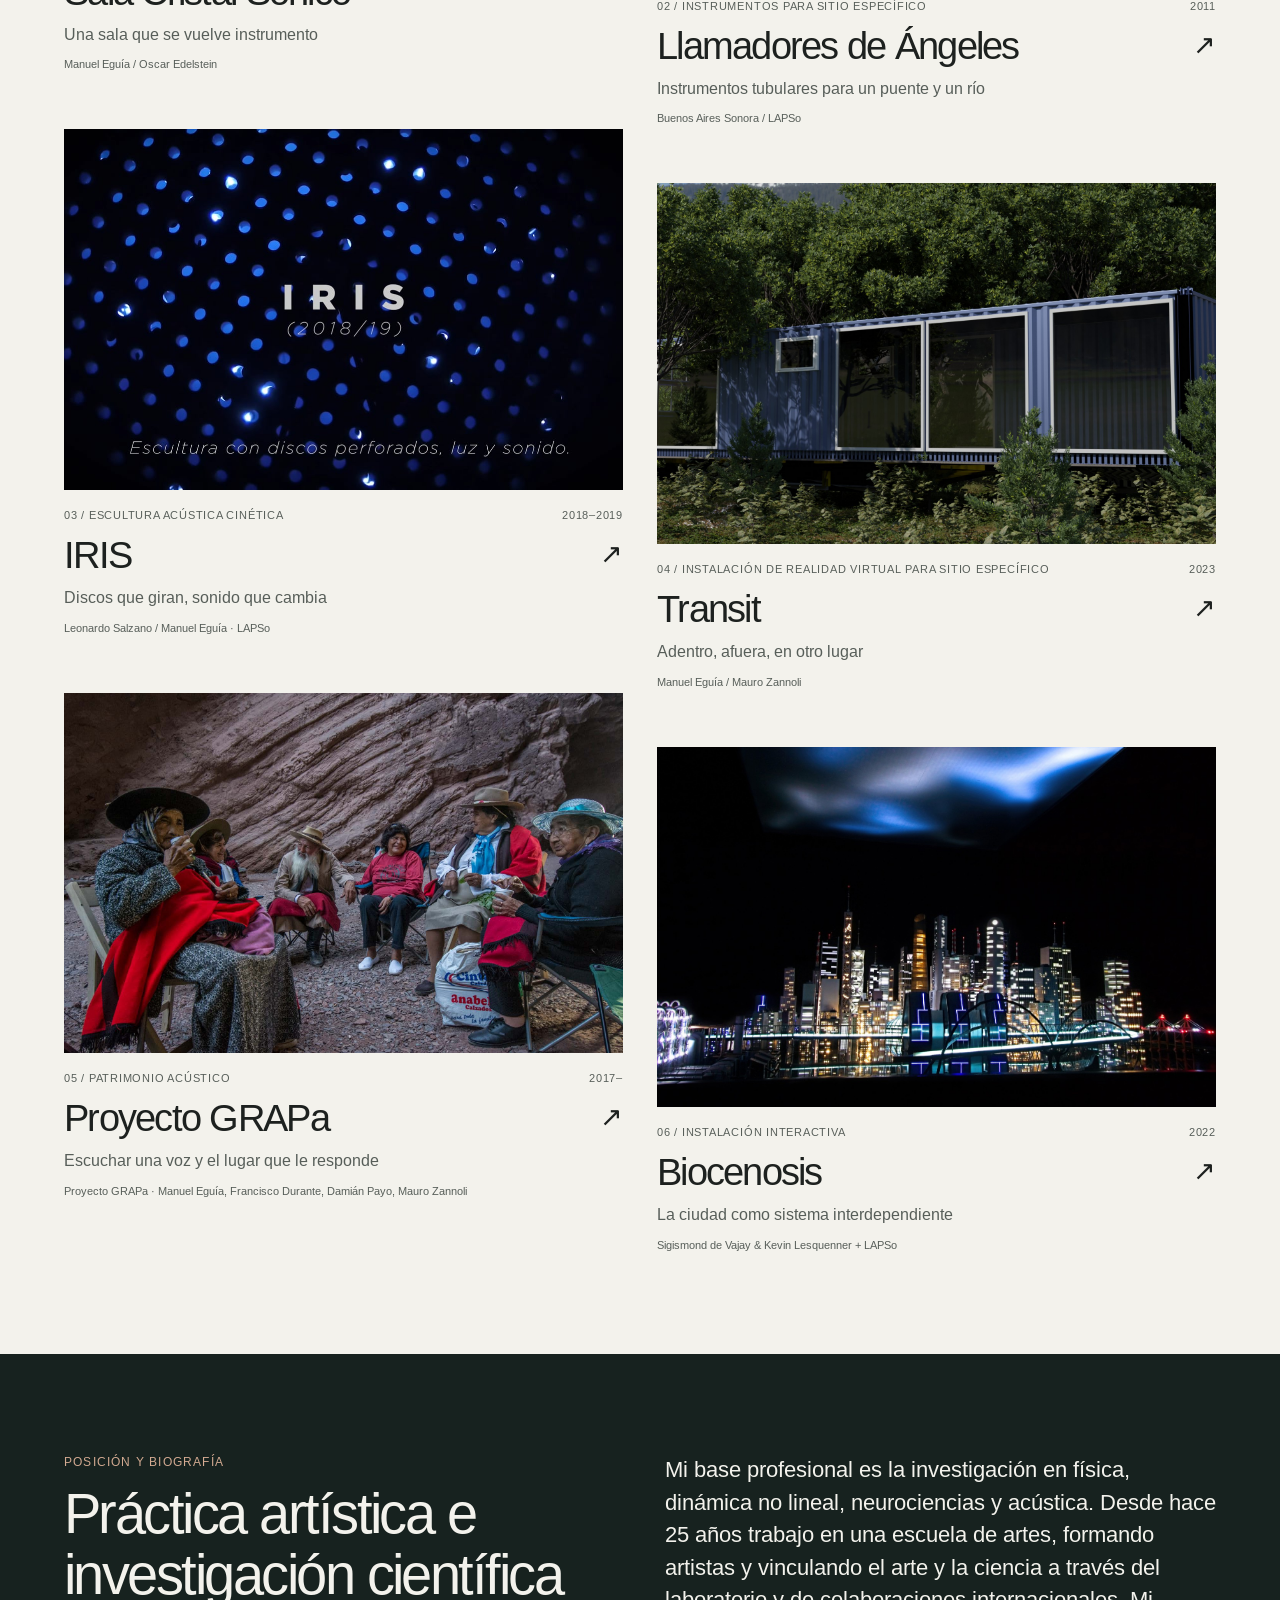
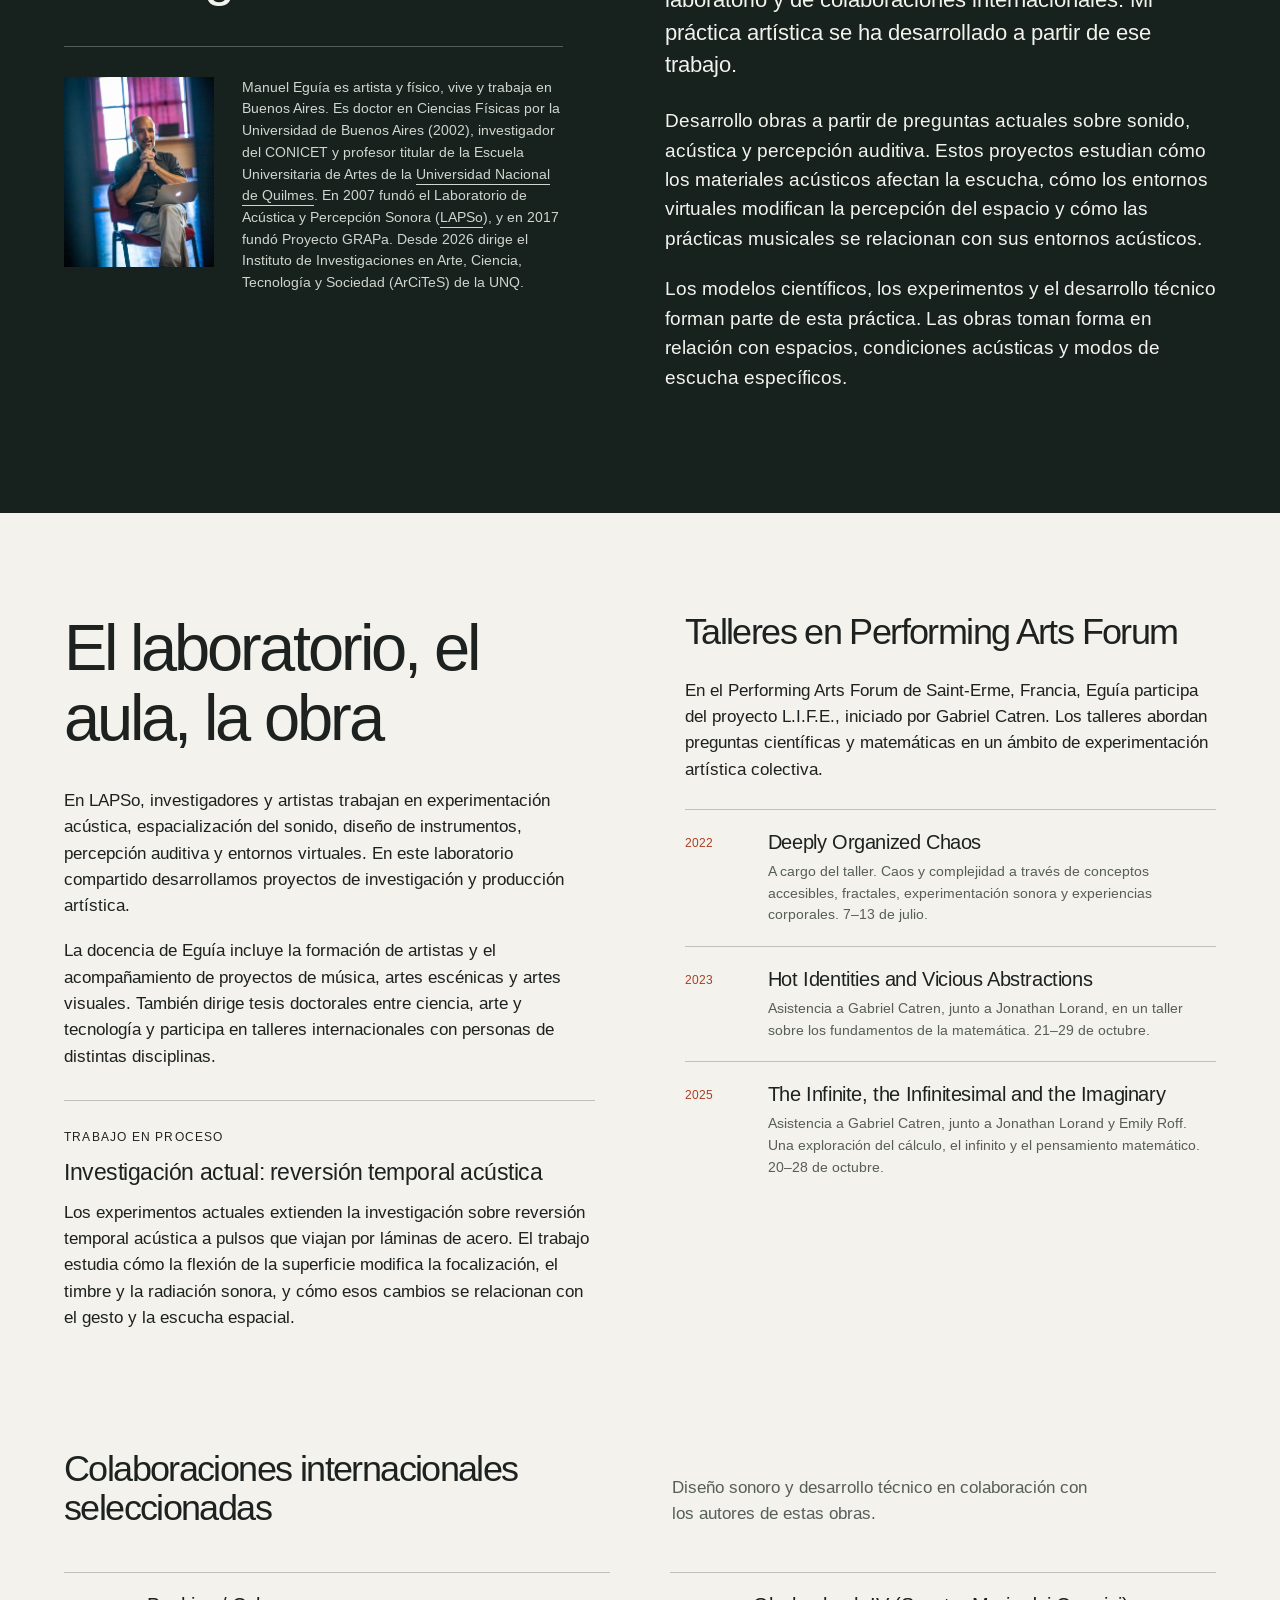
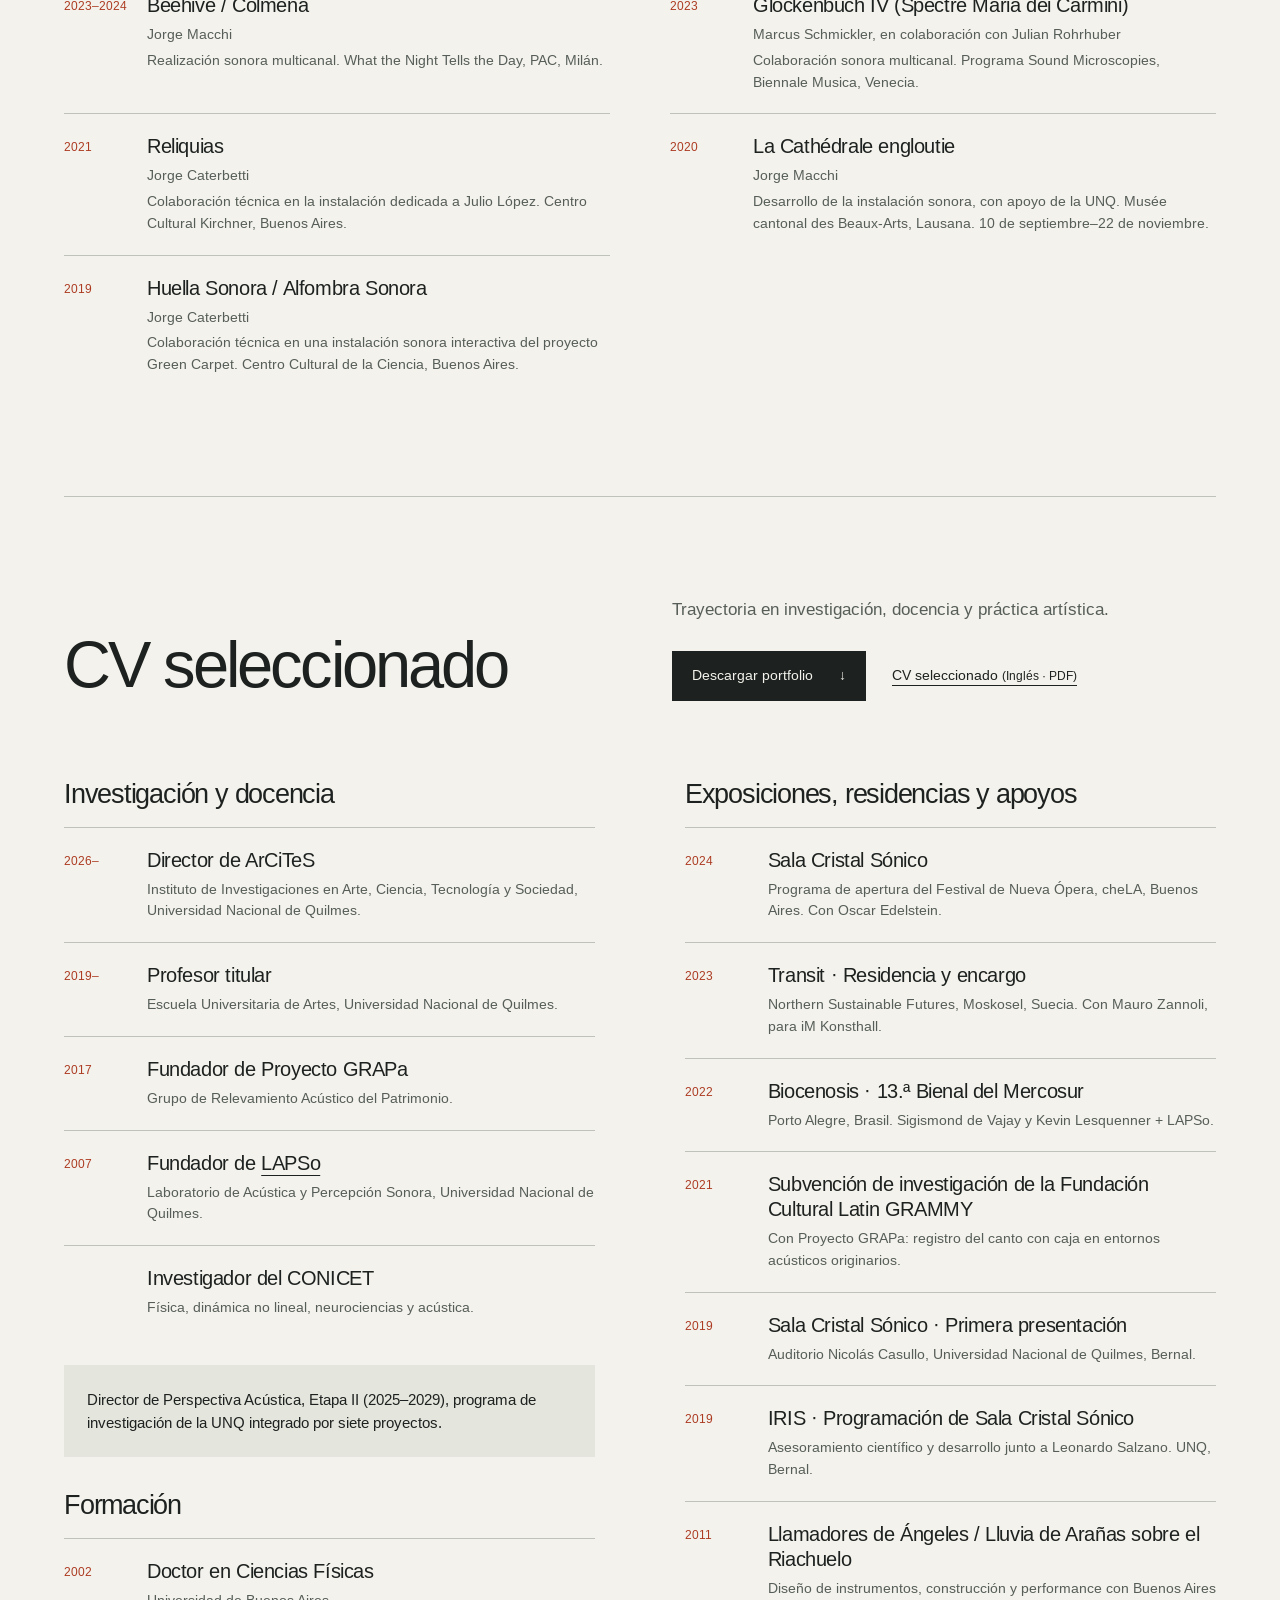
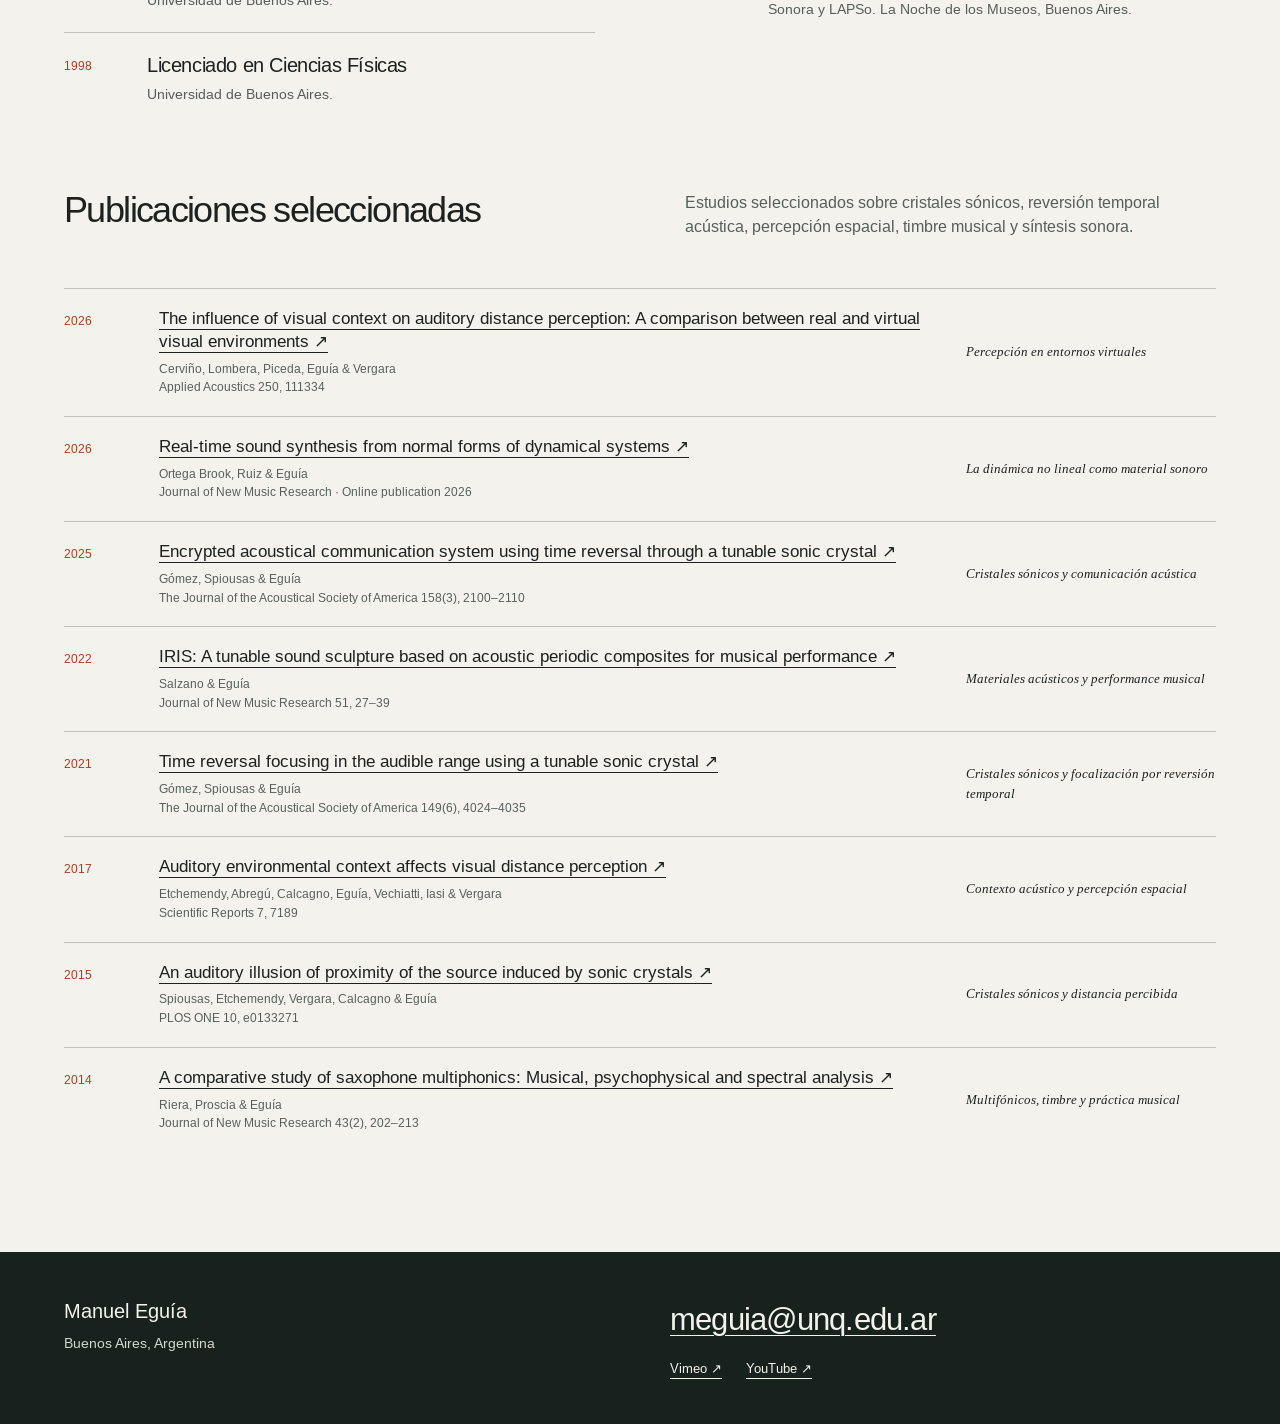
==== commit 84e05971: "Add Wind Chimes and IRIS projects with expanded video documentation" ====
--- a/docs/es/index.html
+++ b/docs/es/index.html
@@ -1 +1 @@
-<!doctype html><html lang="es"><head><meta charset="utf-8"><meta name="viewport" content="width=device-width,initial-scale=1"><title>Manuel Eguía — Sonido, espacio y percepción</title><meta name="description" content="Trabajo con el sonido, la acústica y la percepción auditiva a través de instalaciones, entornos virtuales y proyectos colectivos."><meta name="theme-color" content="#f3f2ec"><link rel="canonical" href="https://meguia.github.io/dossier/es/"><link rel="alternate" hreflang="en" href="https://meguia.github.io/dossier/"><link rel="alternate" hreflang="es" href="https://meguia.github.io/dossier/es/"><meta property="og:type" content="website"><meta property="og:title" content="Manuel Eguía — Sonido, espacio y percepción"><meta property="og:description" content="Trabajo con el sonido, la acústica y la percepción auditiva a través de instalaciones, entornos virtuales y proyectos colectivos."><meta property="og:url" content="https://meguia.github.io/dossier/es/"><meta property="og:image" content="https://meguia.github.io/dossier/assets/images/sonic-performance.jpg"><meta name="twitter:card" content="summary_large_image"><link rel="stylesheet" href="../assets/site.css"><script type="application/ld+json">{"@context": "https://schema.org", "@type": "Person", "name": "Manuel Camilo Eguía", "alternateName": "Manuel Eguía", "url": "https://meguia.github.io/dossier/", "jobTitle": "Artista sonoro · Físico · Investigador", "sameAs": ["https://vimeo.com/meguia", "https://www.youtube.com/@manueleguia2915"]}</script></head><body><a class="skip" href="#main">Saltar al contenido</a><div class="wrap"><header class="site-header" id="top"><a class="brand" href="../es/">Manuel Eguía</a><nav class="nav" aria-label="Main"><a href="../es/#works">Obras</a><a href="../es/#practice">Práctica</a><a href="../es/#cv">CV</a><a href="../es/#contact">Contacto</a><span class="lang" aria-label="Idioma"><a href="../" lang="en" hreflang="en" >EN</a><a href="../es/" lang="es" hreflang="es" aria-current="page">ES</a></span></nav></header></div><main id="main"><div class="wrap"><section class="hero"><div class="hero-top eyebrow"><span class="dot">Artista sonoro · Físico · Investigador</span><span>Obras seleccionadas y práctica / 2026</span></div><div class="hero-grid"><div><h1>Sonido,<br>espacio y<br><em>percepción.</em></h1><p class="hero-text">Trabajo con el sonido, la acústica y la percepción auditiva a través de instalaciones, entornos virtuales y proyectos colectivos.</p><div class="actions"><a class="button" href="../downloads/Manuel-Eguia-Portfolio.pdf">Descargar portfolio <span aria-hidden="true">↓</span></a><a class="text-link" href="../downloads/Manuel-Eguia-CV.pdf">CV seleccionado <small>(Inglés · PDF)</small></a></div></div><figure><img src="../assets/images/sonic-performer.jpg" alt="Intérpretes a contraluz frente a las columnas iluminadas de Sala Cristal Sónico." class="hero-image" loading="eager" decoding="async"><figcaption class="caption"><span>01 / Sala Cristal Sónico</span><span>Manuel Eguía / Oscar Edelstein</span></figcaption></figure></div><div class="hero-bottom"><span class="eyebrow">Física / Dinámica no lineal / Neurociencias / Acústica</span><div class="channels"><a href="https://vimeo.com/meguia">Vimeo ↗</a><a href="https://www.youtube.com/@manueleguia2915">YouTube ↗</a></div></div></section><section class="section" id="works"><div class="section-heading"><div><p class="eyebrow">01—04</p><h2>Obras seleccionadas</h2></div><p>Cuatro proyectos vinculados por una investigación sobre las relaciones entre sonido, materia, cuerpos y territorio.</p></div><div class="works-grid"><a class="work-card" href="works/sonic-crystal-room/"><img src="../assets/images/sonic-performance.jpg" alt="Intérpretes a contraluz frente a las columnas iluminadas de Sala Cristal Sónico." class="" loading="lazy" decoding="async"><div class="card-meta"><span>01 / Instalación acústica</span><span>2019–2024</span></div><div class="card-title"><h3>Sala Cristal Sónico</h3><span class="arrow" aria-hidden="true">↗</span></div><div class="card-subtitle">Una sala que se vuelve instrumento</div><div class="card-credit">Manuel Eguía / Oscar Edelstein</div></a><a class="work-card" href="works/transit/"><img src="../assets/images/transit-container.jpg" alt="La galería-contenedor de Transit situada en un paisaje boscoso." class="" loading="lazy" decoding="async"><div class="card-meta"><span>02 / Instalación de realidad virtual para sitio específico</span><span>2023</span></div><div class="card-title"><h3>Transit</h3><span class="arrow" aria-hidden="true">↗</span></div><div class="card-subtitle">Adentro, afuera, en otro lugar</div><div class="card-credit">Manuel Eguía / Mauro Zannoli</div></a><a class="work-card" href="works/grapa/"><img src="../assets/images/grapa-circle.jpg" alt="Copleras y copleros sentados en ronda con sus cajas bajo las paredes rocosas del anfiteatro natural." class="" loading="lazy" decoding="async"><div class="card-meta"><span>03 / Patrimonio acústico</span><span>2017–</span></div><div class="card-title"><h3>Proyecto GRAPa</h3><span class="arrow" aria-hidden="true">↗</span></div><div class="card-subtitle">Escuchar una voz y el lugar que le responde</div><div class="card-credit">Proyecto GRAPa · Manuel Eguía, Francisco Durante, Damián Payo, Mauro Zannoli</div></a><a class="work-card" href="works/biocenosis/"><img src="../assets/images/biocenosis.jpg" alt="Edificios iluminados de la maqueta urbana de Biocenosis bajo una proyección atmosférica azul." class="" loading="lazy" decoding="async"><div class="card-meta"><span>04 / Instalación interactiva</span><span>2022</span></div><div class="card-title"><h3>Biocenosis</h3><span class="arrow" aria-hidden="true">↗</span></div><div class="card-subtitle">La ciudad como sistema interdependiente</div><div class="card-credit">Sigismond de Vajay &amp; Kevin Lesquenner + LAPSo</div></a></div></section></div><section class="statement-section section" id="practice"><div class="wrap statement-grid"><div><p class="eyebrow">Posición y biografía</p><h2>Práctica artística e investigación científica</h2><div class="portrait-row"><img src="../assets/images/portrait.jpg" alt="Manuel Eguía" class="" loading="lazy" decoding="async"><p>Manuel Eguía es artista y físico, vive y trabaja en Buenos Aires. Es doctor en Ciencias Físicas por la Universidad de Buenos Aires (2002), investigador del CONICET y profesor titular de la Escuela Universitaria de Artes de la <a class="institution-link" href="https://www.unq.edu.ar/">Universidad Nacional de Quilmes</a>. En 2007 fundó el Laboratorio de Acústica y Percepción Sonora (<a class="institution-link" href="https://lapso.org/">LAPSo</a>), y en 2017 fundó Proyecto GRAPa. Desde 2026 dirige el Instituto de Investigaciones en Arte, Ciencia, Tecnología y Sociedad (ArCiTeS) de la UNQ.</p></div></div><div class="statement-copy"><p>Mi base profesional es la investigación en física, dinámica no lineal, neurociencias y acústica. Desde hace 25 años trabajo en una escuela de artes, formando artistas y vinculando el arte y la ciencia a través del laboratorio y de colaboraciones internacionales. Mi práctica artística se ha desarrollado a partir de ese trabajo.</p><p>Desarrollo obras a partir de preguntas actuales sobre sonido, acústica y percepción auditiva. Estos proyectos estudian cómo los materiales acústicos afectan la escucha, cómo los entornos virtuales modifican la percepción del espacio y cómo las prácticas musicales se relacionan con sus entornos acústicos.</p><p>Los modelos científicos, los experimentos y el desarrollo técnico forman parte de esta práctica. Las obras toman forma en relación con espacios, condiciones acústicas y modos de escucha específicos.</p></div></div></section><div class="wrap"><section class="section practice-grid"><div><h2>El laboratorio, el aula, la obra</h2><p>En LAPSo, investigadores y artistas trabajan en experimentación acústica, espacialización del sonido, diseño de instrumentos, percepción auditiva y entornos virtuales. En este laboratorio compartido desarrollamos proyectos de investigación y producción artística.</p><p>La docencia de Eguía incluye la formación de artistas y el acompañamiento de proyectos de música, artes escénicas y artes visuales. También dirige tesis doctorales entre ciencia, arte y tecnología y participa en talleres internacionales con personas de distintas disciplinas.</p><div class="current"><p class="eyebrow">Trabajo en proceso</p><h4>Investigación actual: reversión temporal acústica</h4><p>Los experimentos actuales extienden la investigación sobre reversión temporal acústica a pulsos que viajan por láminas de acero. El trabajo estudia cómo la flexión de la superficie modifica la focalización, el timbre y la radiación sonora, y cómo esos cambios se relacionan con el gesto y la escucha espacial.</p></div></div><div><h3>Talleres en Performing Arts Forum</h3><p>En el Performing Arts Forum de Saint-Erme, Francia, Eguía participa del proyecto L.I.F.E., iniciado por Gabriel Catren. Los talleres abordan preguntas científicas y matemáticas en un ámbito de experimentación artística colectiva.</p><ul class="list"><li><span class="year">2022</span><div><h4>Deeply Organized Chaos</h4><p>A cargo del taller. Caos y complejidad a través de conceptos accesibles, fractales, experimentación sonora y experiencias corporales. 7–13 de julio.</p></div></li><li><span class="year">2023</span><div><h4>Hot Identities and Vicious Abstractions</h4><p>Asistencia a Gabriel Catren, junto a Jonathan Lorand, en un taller sobre los fundamentos de la matemática. 21–29 de octubre.</p></div></li><li><span class="year">2025</span><div><h4>The Infinite, the Infinitesimal and the Imaginary</h4><p>Asistencia a Gabriel Catren, junto a Jonathan Lorand y Emily Roff. Una exploración del cálculo, el infinito y el pensamiento matemático. 20–28 de octubre.</p></div></li></ul></div></section><section class="section collab-section"><div class="section-heading"><h3>Colaboraciones internacionales seleccionadas</h3><p>Diseño sonoro y desarrollo técnico en colaboración con los autores de estas obras.</p></div><ul class="list collab-list"><li><span class="year">2023–2024</span><div><h4>Beehive / Colmena</h4><p>Jorge Macchi</p><p>Realización sonora multicanal. What the Night Tells the Day, PAC, Milán.</p></div></li><li><span class="year">2023</span><div><h4>Glockenbuch IV (Spectre Maria dei Carmini)</h4><p>Marcus Schmickler, en colaboración con Julian Rohrhuber</p><p>Colaboración sonora multicanal. Programa Sound Microscopies, Biennale Musica, Venecia.</p></div></li><li><span class="year">2021</span><div><h4>Reliquias</h4><p>Jorge Caterbetti</p><p>Colaboración técnica en la instalación dedicada a Julio López. Centro Cultural Kirchner, Buenos Aires.</p></div></li><li><span class="year">2020</span><div><h4>La Cathédrale engloutie</h4><p>Jorge Macchi</p><p>Desarrollo de la instalación sonora, con apoyo de la UNQ. Musée cantonal des Beaux-Arts, Lausana. 10 de septiembre–22 de noviembre.</p></div></li><li><span class="year">2019</span><div><h4>Huella Sonora / Alfombra Sonora</h4><p>Jorge Caterbetti</p><p>Colaboración técnica en una instalación sonora interactiva del proyecto Green Carpet. Centro Cultural de la Ciencia, Buenos Aires.</p></div></li></ul></section><section class="section cv-section" id="cv"><div class="section-heading"><h2>CV seleccionado</h2><div><p>Trayectoria en investigación, docencia y práctica artística.</p><div class="actions"><a class="button" href="../downloads/Manuel-Eguia-Portfolio.pdf">Descargar portfolio <span aria-hidden="true">↓</span></a><a class="text-link" href="../downloads/Manuel-Eguia-CV.pdf">CV seleccionado <small>(Inglés · PDF)</small></a></div></div></div><div class="cv-columns"><div><h3>Investigación y docencia</h3><ul class="list"><li><span class="year">2026–</span><div><h4>Director de ArCiTeS</h4><p>Instituto de Investigaciones en Arte, Ciencia, Tecnología y Sociedad, Universidad Nacional de Quilmes.</p></div></li><li><span class="year">2019–</span><div><h4>Profesor titular</h4><p>Escuela Universitaria de Artes, Universidad Nacional de Quilmes.</p></div></li><li><span class="year">2017</span><div><h4>Fundador de Proyecto GRAPa</h4><p>Grupo de Relevamiento Acústico del Patrimonio.</p></div></li><li><span class="year">2007</span><div><h4>Fundador de <a class="institution-link" href="https://lapso.org/">LAPSo</a></h4><p>Laboratorio de Acústica y Percepción Sonora, Universidad Nacional de Quilmes.</p></div></li><li><span class="year"></span><div><h4>Investigador del CONICET</h4><p>Física, dinámica no lineal, neurociencias y acústica.</p></div></li></ul><p class="programme">Director de Perspectiva Acústica, Etapa II (2025–2029), programa de investigación de la UNQ integrado por siete proyectos.</p><h3>Formación</h3><ul class="list"><li><span class="year">2002</span><div><h4>Doctor en Ciencias Físicas</h4><p>Universidad de Buenos Aires.</p></div></li><li><span class="year">1998</span><div><h4>Licenciado en Ciencias Físicas</h4><p>Universidad de Buenos Aires.</p></div></li></ul></div><div><h3>Exposiciones, residencias y apoyos</h3><ul class="list"><li><span class="year">2024</span><div><h4>Sala Cristal Sónico</h4><p>Programa de apertura del Festival de Nueva Ópera, cheLA, Buenos Aires. Con Oscar Edelstein.</p></div></li><li><span class="year">2023</span><div><h4>Transit · Residencia y encargo</h4><p>Northern Sustainable Futures, Moskosel, Suecia. Con Mauro Zannoli, para iM Konsthall.</p></div></li><li><span class="year">2022</span><div><h4>Biocenosis · 13.ª Bienal del Mercosur</h4><p>Porto Alegre, Brasil. Sigismond de Vajay y Kevin Lesquenner + LAPSo.</p></div></li><li><span class="year">2021</span><div><h4>Subvención de investigación de la Fundación Cultural Latin GRAMMY</h4><p>Con Proyecto GRAPa: registro del canto con caja en entornos acústicos originarios.</p></div></li><li><span class="year">2019</span><div><h4>Sala Cristal Sónico · Primera presentación</h4><p>Auditorio Nicolás Casullo, Universidad Nacional de Quilmes, Bernal.</p></div></li><li><span class="year">2011</span><div><h4>Lluvia de Arañas sobre el Riachuelo</h4><p>Proyecto colectivo con Sigismond de Vajay y Buenos Aires Sonora. Noche de los Museos, Buenos Aires.</p></div></li></ul></div></div><div class="research"><div class="research-head"><h3>Publicaciones seleccionadas</h3><p>Estudios seleccionados sobre cristales sónicos, reversión temporal acústica, percepción espacial, timbre musical y síntesis sonora.</p></div><ol class="publications"><li><span class="year">2026</span><div><div class="publication-title"><a href="https://doi.org/10.1016/j.apacoust.2026.111334">The influence of visual context on auditory distance perception: A comparison between real and virtual visual environments ↗</a></div><div class="publication-meta">Cerviño, Lombera, Piceda, Eguía &amp; Vergara<br>Applied Acoustics 250, 111334</div></div><span class="publication-theme">Percepción en entornos virtuales</span></li><li><span class="year">2026</span><div><div class="publication-title"><a href="https://doi.org/10.1080/09298215.2026.2634043">Real-time sound synthesis from normal forms of dynamical systems ↗</a></div><div class="publication-meta">Ortega Brook, Ruiz &amp; Eguía<br>Journal of New Music Research · Online publication 2026</div></div><span class="publication-theme">La dinámica no lineal como material sonoro</span></li><li><span class="year">2025</span><div><div class="publication-title"><a href="https://doi.org/10.1121/10.0039245">Encrypted acoustical communication system using time reversal through a tunable sonic crystal ↗</a></div><div class="publication-meta">Gómez, Spiousas &amp; Eguía<br>The Journal of the Acoustical Society of America 158(3), 2100–2110</div></div><span class="publication-theme">Cristales sónicos y comunicación acústica</span></li><li><span class="year">2022</span><div><div class="publication-title"><a href="https://doi.org/10.1080/09298215.2022.2049313">IRIS: A tunable sound sculpture based on acoustic periodic composites for musical performance ↗</a></div><div class="publication-meta">Salzano &amp; Eguía<br>Journal of New Music Research 51, 27–39</div></div><span class="publication-theme">Materiales acústicos y performance musical</span></li><li><span class="year">2021</span><div><div class="publication-title"><a href="https://doi.org/10.1121/10.0005196">Time reversal focusing in the audible range using a tunable sonic crystal ↗</a></div><div class="publication-meta">Gómez, Spiousas &amp; Eguía<br>The Journal of the Acoustical Society of America 149(6), 4024–4035</div></div><span class="publication-theme">Cristales sónicos y focalización por reversión temporal</span></li><li><span class="year">2017</span><div><div class="publication-title"><a href="https://doi.org/10.1038/s41598-017-06495-3">Auditory environmental context affects visual distance perception ↗</a></div><div class="publication-meta">Etchemendy, Abregú, Calcagno, Eguía, Vechiatti, Iasi &amp; Vergara<br>Scientific Reports 7, 7189</div></div><span class="publication-theme">Contexto acústico y percepción espacial</span></li><li><span class="year">2015</span><div><div class="publication-title"><a href="https://doi.org/10.1371/journal.pone.0133271">An auditory illusion of proximity of the source induced by sonic crystals ↗</a></div><div class="publication-meta">Spiousas, Etchemendy, Vergara, Calcagno &amp; Eguía<br>PLOS ONE 10, e0133271</div></div><span class="publication-theme">Cristales sónicos y distancia percibida</span></li><li><span class="year">2014</span><div><div class="publication-title"><a href="https://doi.org/10.1080/09298215.2013.860993">A comparative study of saxophone multiphonics: Musical, psychophysical and spectral analysis ↗</a></div><div class="publication-meta">Riera, Proscia &amp; Eguía<br>Journal of New Music Research 43(2), 202–213</div></div><span class="publication-theme">Multifónicos, timbre y práctica musical</span></li></ol></div></section></div></main><footer class="contact-section" id="contact" aria-label="Contacto"><div class="contact-grid"><div><p class="contact-name">Manuel Eguía</p><p class="contact-location">Buenos Aires, Argentina</p></div><address><a class="email" href="mailto:meguia@unq.edu.ar">meguia@unq.edu.ar</a><div class="channels"><a href="https://vimeo.com/meguia">Vimeo ↗</a><a href="https://www.youtube.com/@manueleguia2915">YouTube ↗</a></div></address></div></footer></body></html>+<!doctype html><html lang="es"><head><meta charset="utf-8"><meta name="viewport" content="width=device-width,initial-scale=1"><title>Manuel Eguía — Sonido, espacio y percepción</title><meta name="description" content="Trabajo con el sonido, la acústica y la percepción auditiva a través de instalaciones, entornos virtuales y proyectos colectivos."><meta name="theme-color" content="#f3f2ec"><link rel="canonical" href="https://meguia.github.io/dossier/es/"><link rel="alternate" hreflang="en" href="https://meguia.github.io/dossier/"><link rel="alternate" hreflang="es" href="https://meguia.github.io/dossier/es/"><meta property="og:type" content="website"><meta property="og:title" content="Manuel Eguía — Sonido, espacio y percepción"><meta property="og:description" content="Trabajo con el sonido, la acústica y la percepción auditiva a través de instalaciones, entornos virtuales y proyectos colectivos."><meta property="og:url" content="https://meguia.github.io/dossier/es/"><meta property="og:image" content="https://meguia.github.io/dossier/assets/images/sonic-performance.jpg"><meta name="twitter:card" content="summary_large_image"><link rel="stylesheet" href="../assets/site.css"><script type="application/ld+json">{"@context": "https://schema.org", "@type": "Person", "name": "Manuel Camilo Eguía", "alternateName": "Manuel Eguía", "url": "https://meguia.github.io/dossier/", "jobTitle": "Artista sonoro · Físico · Investigador", "sameAs": ["https://vimeo.com/meguia", "https://www.youtube.com/@manueleguia2915"]}</script></head><body><a class="skip" href="#main">Saltar al contenido</a><div class="wrap"><header class="site-header" id="top"><a class="brand" href="../es/">Manuel Eguía</a><nav class="nav" aria-label="Main"><a href="../es/#works">Obras</a><a href="../es/#practice">Práctica</a><a href="../es/#cv">CV</a><a href="../es/#contact">Contacto</a><span class="lang" aria-label="Idioma"><a href="../" lang="en" hreflang="en" >EN</a><a href="../es/" lang="es" hreflang="es" aria-current="page">ES</a></span></nav></header></div><main id="main"><div class="wrap"><section class="hero"><div class="hero-top eyebrow"><span class="dot">Artista sonoro · Físico · Investigador</span><span>Obras seleccionadas y práctica / 2026</span></div><div class="hero-grid"><div><h1>Sonido,<br>espacio y<br><em>percepción.</em></h1><p class="hero-text">Trabajo con el sonido, la acústica y la percepción auditiva a través de instalaciones, entornos virtuales y proyectos colectivos.</p><div class="actions"><a class="button" href="../downloads/Manuel-Eguia-Portfolio.pdf">Descargar portfolio <span aria-hidden="true">↓</span></a><a class="text-link" href="../downloads/Manuel-Eguia-CV.pdf">CV seleccionado <small>(Inglés · PDF)</small></a></div></div><figure><img src="../assets/images/sonic-performer.jpg" alt="Intérpretes a contraluz frente a las columnas iluminadas de Sala Cristal Sónico." class="hero-image" loading="eager" decoding="async"><figcaption class="caption"><span>01 / Sala Cristal Sónico</span><span>Manuel Eguía / Oscar Edelstein</span></figcaption></figure></div><div class="hero-bottom"><span class="eyebrow">Física / Dinámica no lineal / Neurociencias / Acústica</span><div class="channels"><a href="https://vimeo.com/meguia">Vimeo ↗</a><a href="https://www.youtube.com/@manueleguia2915">YouTube ↗</a></div></div></section><section class="section" id="works"><div class="section-heading"><div><p class="eyebrow">01—06</p><h2>Obras seleccionadas</h2></div><p>Seis proyectos que exploran relaciones entre sonido, materiales, cuerpos y territorio.</p></div><div class="works-grid"><a class="work-card" href="works/sonic-crystal-room/"><img src="../assets/images/sonic-performance.jpg" alt="Intérpretes a contraluz frente a las columnas iluminadas de Sala Cristal Sónico." class="" loading="lazy" decoding="async"><div class="card-meta"><span>01 / Instalación acústica</span><span>2019–2024</span></div><div class="card-title"><h3>Sala Cristal Sónico</h3><span class="arrow" aria-hidden="true">↗</span></div><div class="card-subtitle">Una sala que se vuelve instrumento</div><div class="card-credit">Manuel Eguía / Oscar Edelstein</div></a><a class="work-card" href="works/wind-chimes/"><img src="../assets/images/wind-chimes-building.jpg" alt="El equipo arma los grandes tubos metálicos de un llamador sobre una embarcación bajo el puente transbordador." class="" style="object-position:center 78%" loading="lazy" decoding="async"><div class="card-meta"><span>02 / Instrumentos para sitio específico</span><span>2011</span></div><div class="card-title"><h3>Llamadores de Ángeles</h3><span class="arrow" aria-hidden="true">↗</span></div><div class="card-subtitle">Instrumentos tubulares para un puente y un río</div><div class="card-credit">Buenos Aires Sonora / LAPSo</div></a><a class="work-card" href="works/iris/"><img src="../assets/images/iris-teaser.jpg" alt="Imagen del teaser de IRIS: luz azul a través de los discos perforados superpuestos de la escultura." class="" loading="lazy" decoding="async"><div class="card-meta"><span>03 / Escultura acústica cinética</span><span>2018–2019</span></div><div class="card-title"><h3>IRIS</h3><span class="arrow" aria-hidden="true">↗</span></div><div class="card-subtitle">Discos que giran, sonido que cambia</div><div class="card-credit">Leonardo Salzano / Manuel Eguía · LAPSo</div></a><a class="work-card" href="works/transit/"><img src="../assets/images/transit-container.jpg" alt="La galería-contenedor de Transit situada en un paisaje boscoso." class="" loading="lazy" decoding="async"><div class="card-meta"><span>04 / Instalación de realidad virtual para sitio específico</span><span>2023</span></div><div class="card-title"><h3>Transit</h3><span class="arrow" aria-hidden="true">↗</span></div><div class="card-subtitle">Adentro, afuera, en otro lugar</div><div class="card-credit">Manuel Eguía / Mauro Zannoli</div></a><a class="work-card" href="works/grapa/"><img src="../assets/images/grapa-circle.jpg" alt="Copleras y copleros sentados en ronda con sus cajas bajo las paredes rocosas del anfiteatro natural." class="" loading="lazy" decoding="async"><div class="card-meta"><span>05 / Patrimonio acústico</span><span>2017–</span></div><div class="card-title"><h3>Proyecto GRAPa</h3><span class="arrow" aria-hidden="true">↗</span></div><div class="card-subtitle">Escuchar una voz y el lugar que le responde</div><div class="card-credit">Proyecto GRAPa · Manuel Eguía, Francisco Durante, Damián Payo, Mauro Zannoli</div></a><a class="work-card" href="works/biocenosis/"><img src="../assets/images/biocenosis.jpg" alt="Edificios iluminados de la maqueta urbana de Biocenosis bajo una proyección atmosférica azul." class="" loading="lazy" decoding="async"><div class="card-meta"><span>06 / Instalación interactiva</span><span>2022</span></div><div class="card-title"><h3>Biocenosis</h3><span class="arrow" aria-hidden="true">↗</span></div><div class="card-subtitle">La ciudad como sistema interdependiente</div><div class="card-credit">Sigismond de Vajay &amp; Kevin Lesquenner + LAPSo</div></a></div></section></div><section class="statement-section section" id="practice"><div class="wrap statement-grid"><div><p class="eyebrow">Posición y biografía</p><h2>Práctica artística e investigación científica</h2><div class="portrait-row"><img src="../assets/images/portrait.jpg" alt="Manuel Eguía" class="" loading="lazy" decoding="async"><p>Manuel Eguía es artista y físico, vive y trabaja en Buenos Aires. Es doctor en Ciencias Físicas por la Universidad de Buenos Aires (2002), investigador del CONICET y profesor titular de la Escuela Universitaria de Artes de la <a class="institution-link" href="https://www.unq.edu.ar/">Universidad Nacional de Quilmes</a>. En 2007 fundó el Laboratorio de Acústica y Percepción Sonora (<a class="institution-link" href="https://lapso.org/">LAPSo</a>), y en 2017 fundó Proyecto GRAPa. Desde 2026 dirige el Instituto de Investigaciones en Arte, Ciencia, Tecnología y Sociedad (ArCiTeS) de la UNQ.</p></div></div><div class="statement-copy"><p>Mi base profesional es la investigación en física, dinámica no lineal, neurociencias y acústica. Desde hace 25 años trabajo en una escuela de artes, formando artistas y vinculando el arte y la ciencia a través del laboratorio y de colaboraciones internacionales. Mi práctica artística se ha desarrollado a partir de ese trabajo.</p><p>Desarrollo obras a partir de preguntas actuales sobre sonido, acústica y percepción auditiva. Estos proyectos estudian cómo los materiales acústicos afectan la escucha, cómo los entornos virtuales modifican la percepción del espacio y cómo las prácticas musicales se relacionan con sus entornos acústicos.</p><p>Los modelos científicos, los experimentos y el desarrollo técnico forman parte de esta práctica. Las obras toman forma en relación con espacios, condiciones acústicas y modos de escucha específicos.</p></div></div></section><div class="wrap"><section class="section practice-grid"><div><h2>El laboratorio, el aula, la obra</h2><p>En LAPSo, investigadores y artistas trabajan en experimentación acústica, espacialización del sonido, diseño de instrumentos, percepción auditiva y entornos virtuales. En este laboratorio compartido desarrollamos proyectos de investigación y producción artística.</p><p>La docencia de Eguía incluye la formación de artistas y el acompañamiento de proyectos de música, artes escénicas y artes visuales. También dirige tesis doctorales entre ciencia, arte y tecnología y participa en talleres internacionales con personas de distintas disciplinas.</p><div class="current"><p class="eyebrow">Trabajo en proceso</p><h4>Investigación actual: reversión temporal acústica</h4><p>Los experimentos actuales extienden la investigación sobre reversión temporal acústica a pulsos que viajan por láminas de acero. El trabajo estudia cómo la flexión de la superficie modifica la focalización, el timbre y la radiación sonora, y cómo esos cambios se relacionan con el gesto y la escucha espacial.</p></div></div><div><h3>Talleres en Performing Arts Forum</h3><p>En el Performing Arts Forum de Saint-Erme, Francia, Eguía participa del proyecto L.I.F.E., iniciado por Gabriel Catren. Los talleres abordan preguntas científicas y matemáticas en un ámbito de experimentación artística colectiva.</p><ul class="list"><li><span class="year">2022</span><div><h4>Deeply Organized Chaos</h4><p>A cargo del taller. Caos y complejidad a través de conceptos accesibles, fractales, experimentación sonora y experiencias corporales. 7–13 de julio.</p></div></li><li><span class="year">2023</span><div><h4>Hot Identities and Vicious Abstractions</h4><p>Asistencia a Gabriel Catren, junto a Jonathan Lorand, en un taller sobre los fundamentos de la matemática. 21–29 de octubre.</p></div></li><li><span class="year">2025</span><div><h4>The Infinite, the Infinitesimal and the Imaginary</h4><p>Asistencia a Gabriel Catren, junto a Jonathan Lorand y Emily Roff. Una exploración del cálculo, el infinito y el pensamiento matemático. 20–28 de octubre.</p></div></li></ul></div></section><section class="section collab-section"><div class="section-heading"><h3>Colaboraciones internacionales seleccionadas</h3><p>Diseño sonoro y desarrollo técnico en colaboración con los autores de estas obras.</p></div><ul class="list collab-list"><li><span class="year">2023–2024</span><div><h4>Beehive / Colmena</h4><p>Jorge Macchi</p><p>Realización sonora multicanal. What the Night Tells the Day, PAC, Milán.</p></div></li><li><span class="year">2023</span><div><h4>Glockenbuch IV (Spectre Maria dei Carmini)</h4><p>Marcus Schmickler, en colaboración con Julian Rohrhuber</p><p>Colaboración sonora multicanal. Programa Sound Microscopies, Biennale Musica, Venecia.</p></div></li><li><span class="year">2021</span><div><h4>Reliquias</h4><p>Jorge Caterbetti</p><p>Colaboración técnica en la instalación dedicada a Julio López. Centro Cultural Kirchner, Buenos Aires.</p></div></li><li><span class="year">2020</span><div><h4>La Cathédrale engloutie</h4><p>Jorge Macchi</p><p>Desarrollo de la instalación sonora, con apoyo de la UNQ. Musée cantonal des Beaux-Arts, Lausana. 10 de septiembre–22 de noviembre.</p></div></li><li><span class="year">2019</span><div><h4>Huella Sonora / Alfombra Sonora</h4><p>Jorge Caterbetti</p><p>Colaboración técnica en una instalación sonora interactiva del proyecto Green Carpet. Centro Cultural de la Ciencia, Buenos Aires.</p></div></li></ul></section><section class="section cv-section" id="cv"><div class="section-heading"><h2>CV seleccionado</h2><div><p>Trayectoria en investigación, docencia y práctica artística.</p><div class="actions"><a class="button" href="../downloads/Manuel-Eguia-Portfolio.pdf">Descargar portfolio <span aria-hidden="true">↓</span></a><a class="text-link" href="../downloads/Manuel-Eguia-CV.pdf">CV seleccionado <small>(Inglés · PDF)</small></a></div></div></div><div class="cv-columns"><div><h3>Investigación y docencia</h3><ul class="list"><li><span class="year">2026–</span><div><h4>Director de ArCiTeS</h4><p>Instituto de Investigaciones en Arte, Ciencia, Tecnología y Sociedad, Universidad Nacional de Quilmes.</p></div></li><li><span class="year">2019–</span><div><h4>Profesor titular</h4><p>Escuela Universitaria de Artes, Universidad Nacional de Quilmes.</p></div></li><li><span class="year">2017</span><div><h4>Fundador de Proyecto GRAPa</h4><p>Grupo de Relevamiento Acústico del Patrimonio.</p></div></li><li><span class="year">2007</span><div><h4>Fundador de <a class="institution-link" href="https://lapso.org/">LAPSo</a></h4><p>Laboratorio de Acústica y Percepción Sonora, Universidad Nacional de Quilmes.</p></div></li><li><span class="year"></span><div><h4>Investigador del CONICET</h4><p>Física, dinámica no lineal, neurociencias y acústica.</p></div></li></ul><p class="programme">Director de Perspectiva Acústica, Etapa II (2025–2029), programa de investigación de la UNQ integrado por siete proyectos.</p><h3>Formación</h3><ul class="list"><li><span class="year">2002</span><div><h4>Doctor en Ciencias Físicas</h4><p>Universidad de Buenos Aires.</p></div></li><li><span class="year">1998</span><div><h4>Licenciado en Ciencias Físicas</h4><p>Universidad de Buenos Aires.</p></div></li></ul></div><div><h3>Exposiciones, residencias y apoyos</h3><ul class="list"><li><span class="year">2024</span><div><h4>Sala Cristal Sónico</h4><p>Programa de apertura del Festival de Nueva Ópera, cheLA, Buenos Aires. Con Oscar Edelstein.</p></div></li><li><span class="year">2023</span><div><h4>Transit · Residencia y encargo</h4><p>Northern Sustainable Futures, Moskosel, Suecia. Con Mauro Zannoli, para iM Konsthall.</p></div></li><li><span class="year">2022</span><div><h4>Biocenosis · 13.ª Bienal del Mercosur</h4><p>Porto Alegre, Brasil. Sigismond de Vajay y Kevin Lesquenner + LAPSo.</p></div></li><li><span class="year">2021</span><div><h4>Subvención de investigación de la Fundación Cultural Latin GRAMMY</h4><p>Con Proyecto GRAPa: registro del canto con caja en entornos acústicos originarios.</p></div></li><li><span class="year">2019</span><div><h4>Sala Cristal Sónico · Primera presentación</h4><p>Auditorio Nicolás Casullo, Universidad Nacional de Quilmes, Bernal.</p></div></li><li><span class="year">2019</span><div><h4>IRIS · Programación de Sala Cristal Sónico</h4><p>Asesoramiento científico y desarrollo junto a Leonardo Salzano. UNQ, Bernal.</p></div></li><li><span class="year">2011</span><div><h4>Llamadores de Ángeles / Lluvia de Arañas sobre el Riachuelo</h4><p>Diseño de instrumentos, construcción y performance con Buenos Aires Sonora y LAPSo. La Noche de los Museos, Buenos Aires.</p></div></li></ul></div></div><div class="research"><div class="research-head"><h3>Publicaciones seleccionadas</h3><p>Estudios seleccionados sobre cristales sónicos, reversión temporal acústica, percepción espacial, timbre musical y síntesis sonora.</p></div><ol class="publications"><li><span class="year">2026</span><div><div class="publication-title"><a href="https://doi.org/10.1016/j.apacoust.2026.111334">The influence of visual context on auditory distance perception: A comparison between real and virtual visual environments ↗</a></div><div class="publication-meta">Cerviño, Lombera, Piceda, Eguía &amp; Vergara<br>Applied Acoustics 250, 111334</div></div><span class="publication-theme">Percepción en entornos virtuales</span></li><li><span class="year">2026</span><div><div class="publication-title"><a href="https://doi.org/10.1080/09298215.2026.2634043">Real-time sound synthesis from normal forms of dynamical systems ↗</a></div><div class="publication-meta">Ortega Brook, Ruiz &amp; Eguía<br>Journal of New Music Research · Online publication 2026</div></div><span class="publication-theme">La dinámica no lineal como material sonoro</span></li><li><span class="year">2025</span><div><div class="publication-title"><a href="https://doi.org/10.1121/10.0039245">Encrypted acoustical communication system using time reversal through a tunable sonic crystal ↗</a></div><div class="publication-meta">Gómez, Spiousas &amp; Eguía<br>The Journal of the Acoustical Society of America 158(3), 2100–2110</div></div><span class="publication-theme">Cristales sónicos y comunicación acústica</span></li><li><span class="year">2022</span><div><div class="publication-title"><a href="https://doi.org/10.1080/09298215.2022.2049313">IRIS: A tunable sound sculpture based on acoustic periodic composites for musical performance ↗</a></div><div class="publication-meta">Salzano &amp; Eguía<br>Journal of New Music Research 51, 27–39</div></div><span class="publication-theme">Materiales acústicos y performance musical</span></li><li><span class="year">2021</span><div><div class="publication-title"><a href="https://doi.org/10.1121/10.0005196">Time reversal focusing in the audible range using a tunable sonic crystal ↗</a></div><div class="publication-meta">Gómez, Spiousas &amp; Eguía<br>The Journal of the Acoustical Society of America 149(6), 4024–4035</div></div><span class="publication-theme">Cristales sónicos y focalización por reversión temporal</span></li><li><span class="year">2017</span><div><div class="publication-title"><a href="https://doi.org/10.1038/s41598-017-06495-3">Auditory environmental context affects visual distance perception ↗</a></div><div class="publication-meta">Etchemendy, Abregú, Calcagno, Eguía, Vechiatti, Iasi &amp; Vergara<br>Scientific Reports 7, 7189</div></div><span class="publication-theme">Contexto acústico y percepción espacial</span></li><li><span class="year">2015</span><div><div class="publication-title"><a href="https://doi.org/10.1371/journal.pone.0133271">An auditory illusion of proximity of the source induced by sonic crystals ↗</a></div><div class="publication-meta">Spiousas, Etchemendy, Vergara, Calcagno &amp; Eguía<br>PLOS ONE 10, e0133271</div></div><span class="publication-theme">Cristales sónicos y distancia percibida</span></li><li><span class="year">2014</span><div><div class="publication-title"><a href="https://doi.org/10.1080/09298215.2013.860993">A comparative study of saxophone multiphonics: Musical, psychophysical and spectral analysis ↗</a></div><div class="publication-meta">Riera, Proscia &amp; Eguía<br>Journal of New Music Research 43(2), 202–213</div></div><span class="publication-theme">Multifónicos, timbre y práctica musical</span></li></ol></div></section></div></main><footer class="contact-section" id="contact" aria-label="Contacto"><div class="contact-grid"><div><p class="contact-name">Manuel Eguía</p><p class="contact-location">Buenos Aires, Argentina</p></div><address><a class="email" href="mailto:meguia@unq.edu.ar">meguia@unq.edu.ar</a><div class="channels"><a href="https://vimeo.com/meguia">Vimeo ↗</a><a href="https://www.youtube.com/@manueleguia2915">YouTube ↗</a></div></address></div></footer></body></html>
--- a/docs/assets/site.css
+++ b/docs/assets/site.css
@@ -11,3 +11,7 @@
 
 html[lang="es"] .hero h1{font-size:clamp(53px,7.4vw,123px)}
 @media(max-width:650px){html[lang="es"] .hero h1{font-size:clamp(50px,13.5vw,79px)}}
+
+.project-hero-pair{display:grid;grid-template-columns:1fr 1fr;gap:24px;max-width:1050px;margin:auto}.project-hero-pair img{width:100%;height:auto}.portrait-detail{display:grid;grid-template-columns:minmax(0,.8fr) minmax(0,1.2fr);gap:7vw;align-items:start}.portrait-detail .detail-photo{max-height:none;height:auto;object-fit:contain}.portrait-detail h2{font-size:clamp(35px,4vw,59px);margin-bottom:28px}@media(max-width:650px){.project-hero-pair{gap:12px}.portrait-detail{grid-template-columns:1fr;gap:30px}.portrait-detail figure{max-width:420px;margin:auto}}
+.project-video{display:block;position:relative}.preview-label{position:absolute;left:20px;bottom:20px;background:var(--paper);color:var(--ink);padding:12px 16px;font-size:14px}.project-video:hover .preview-label{background:var(--ink);color:var(--paper)}
+.project-video .project-hero{max-height:none;aspect-ratio:16/9;object-fit:contain;background:#050811}
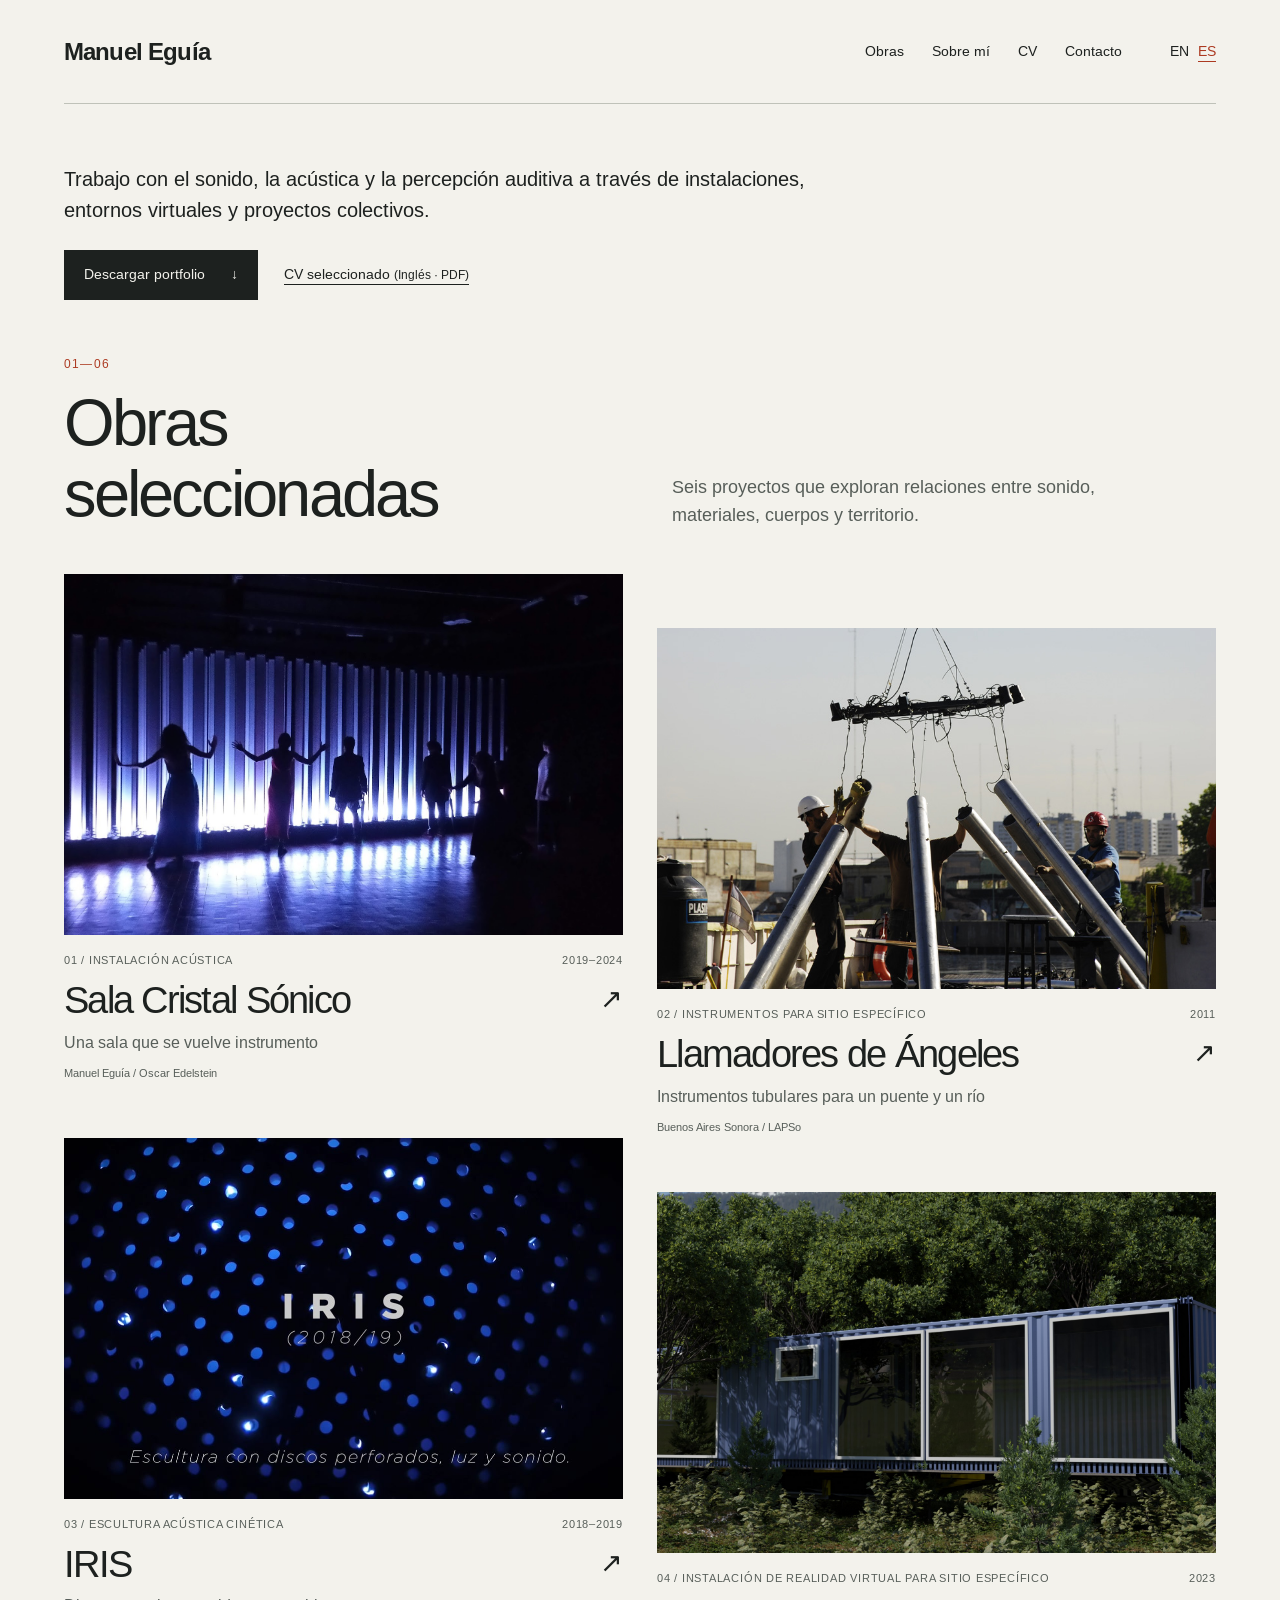
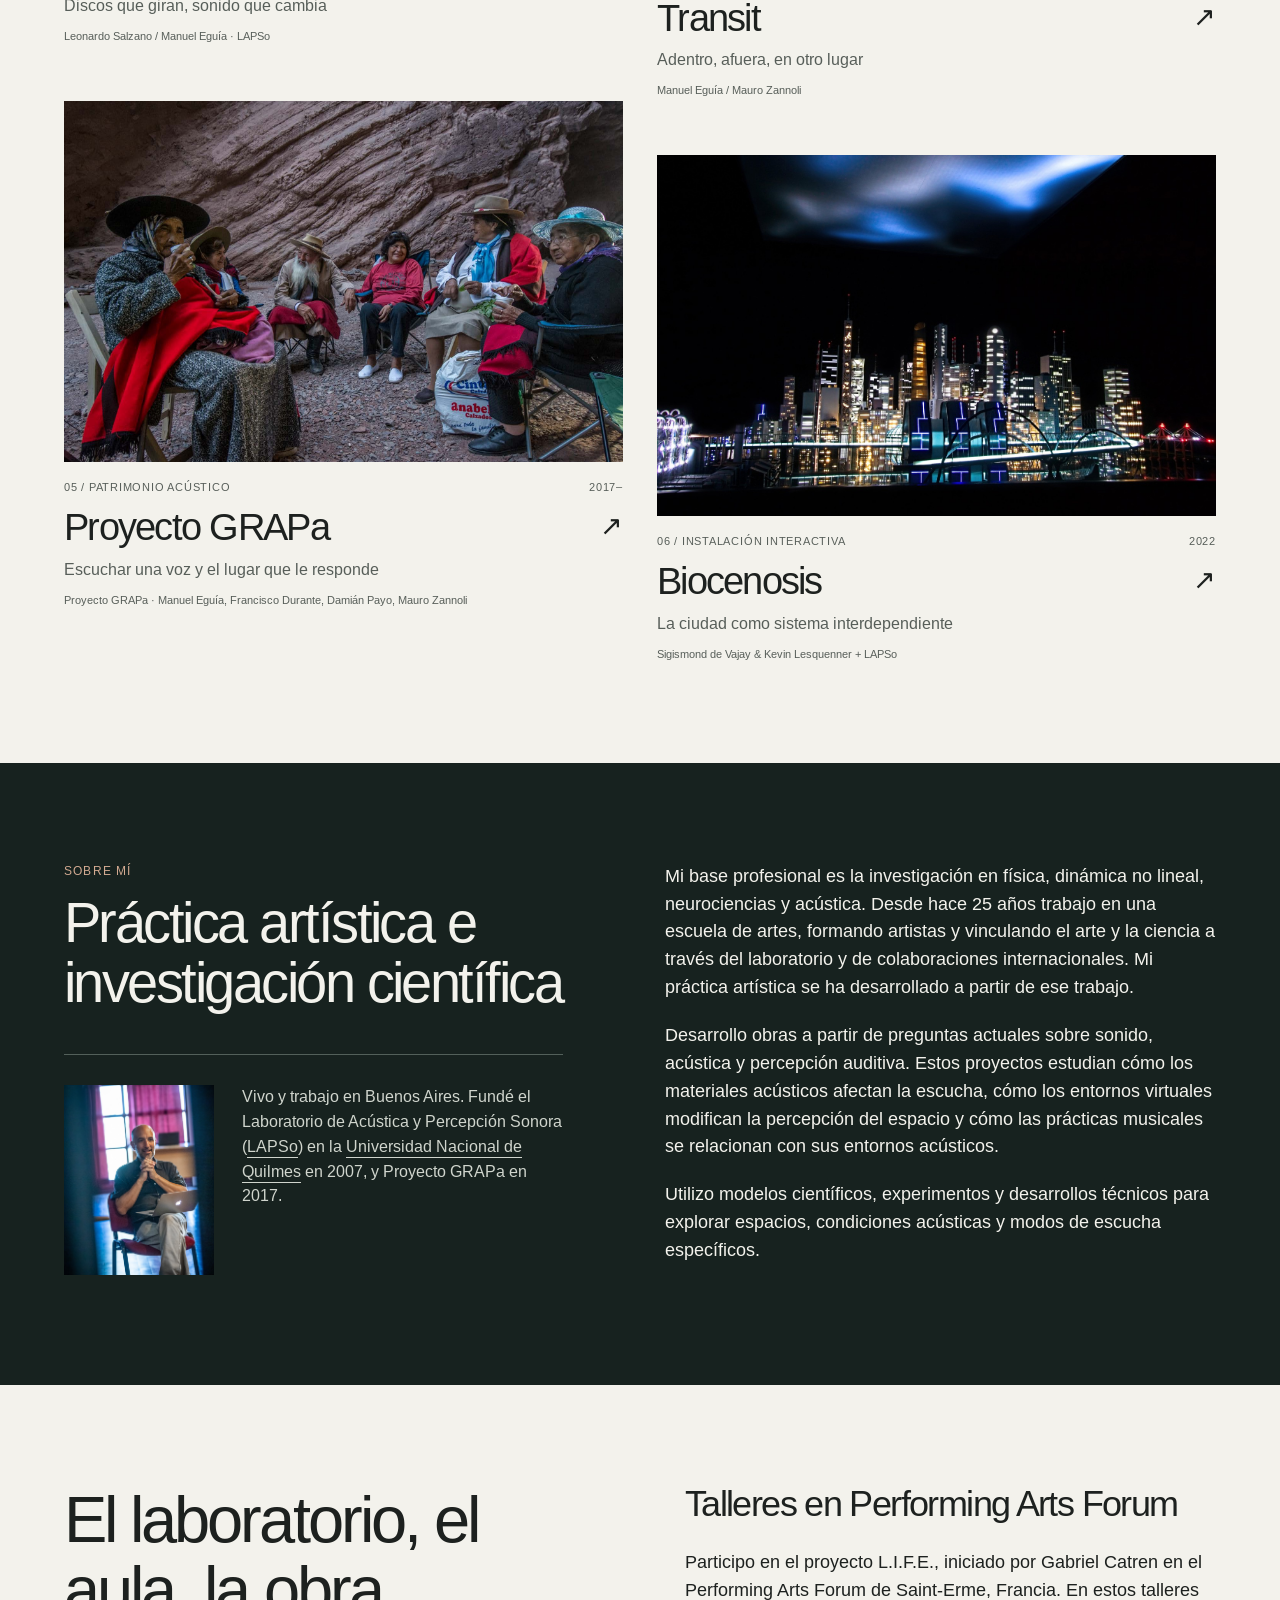
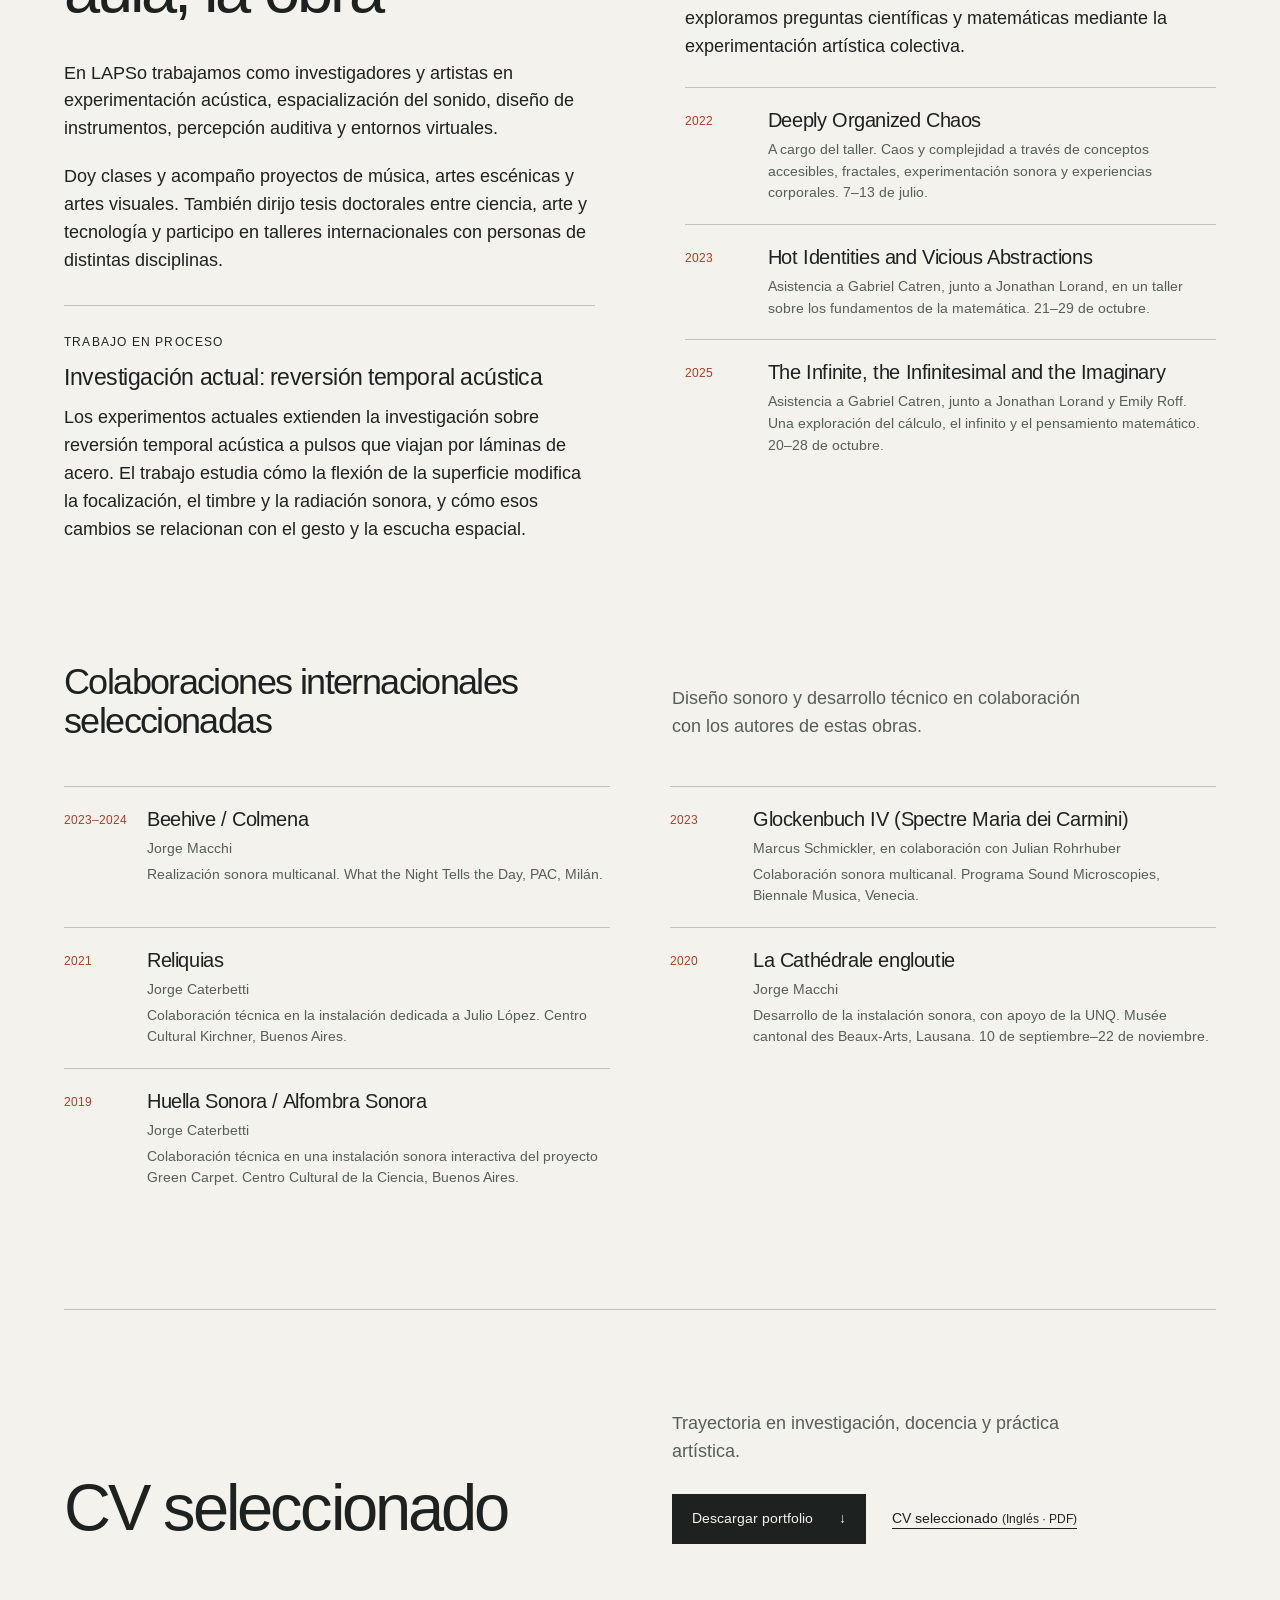
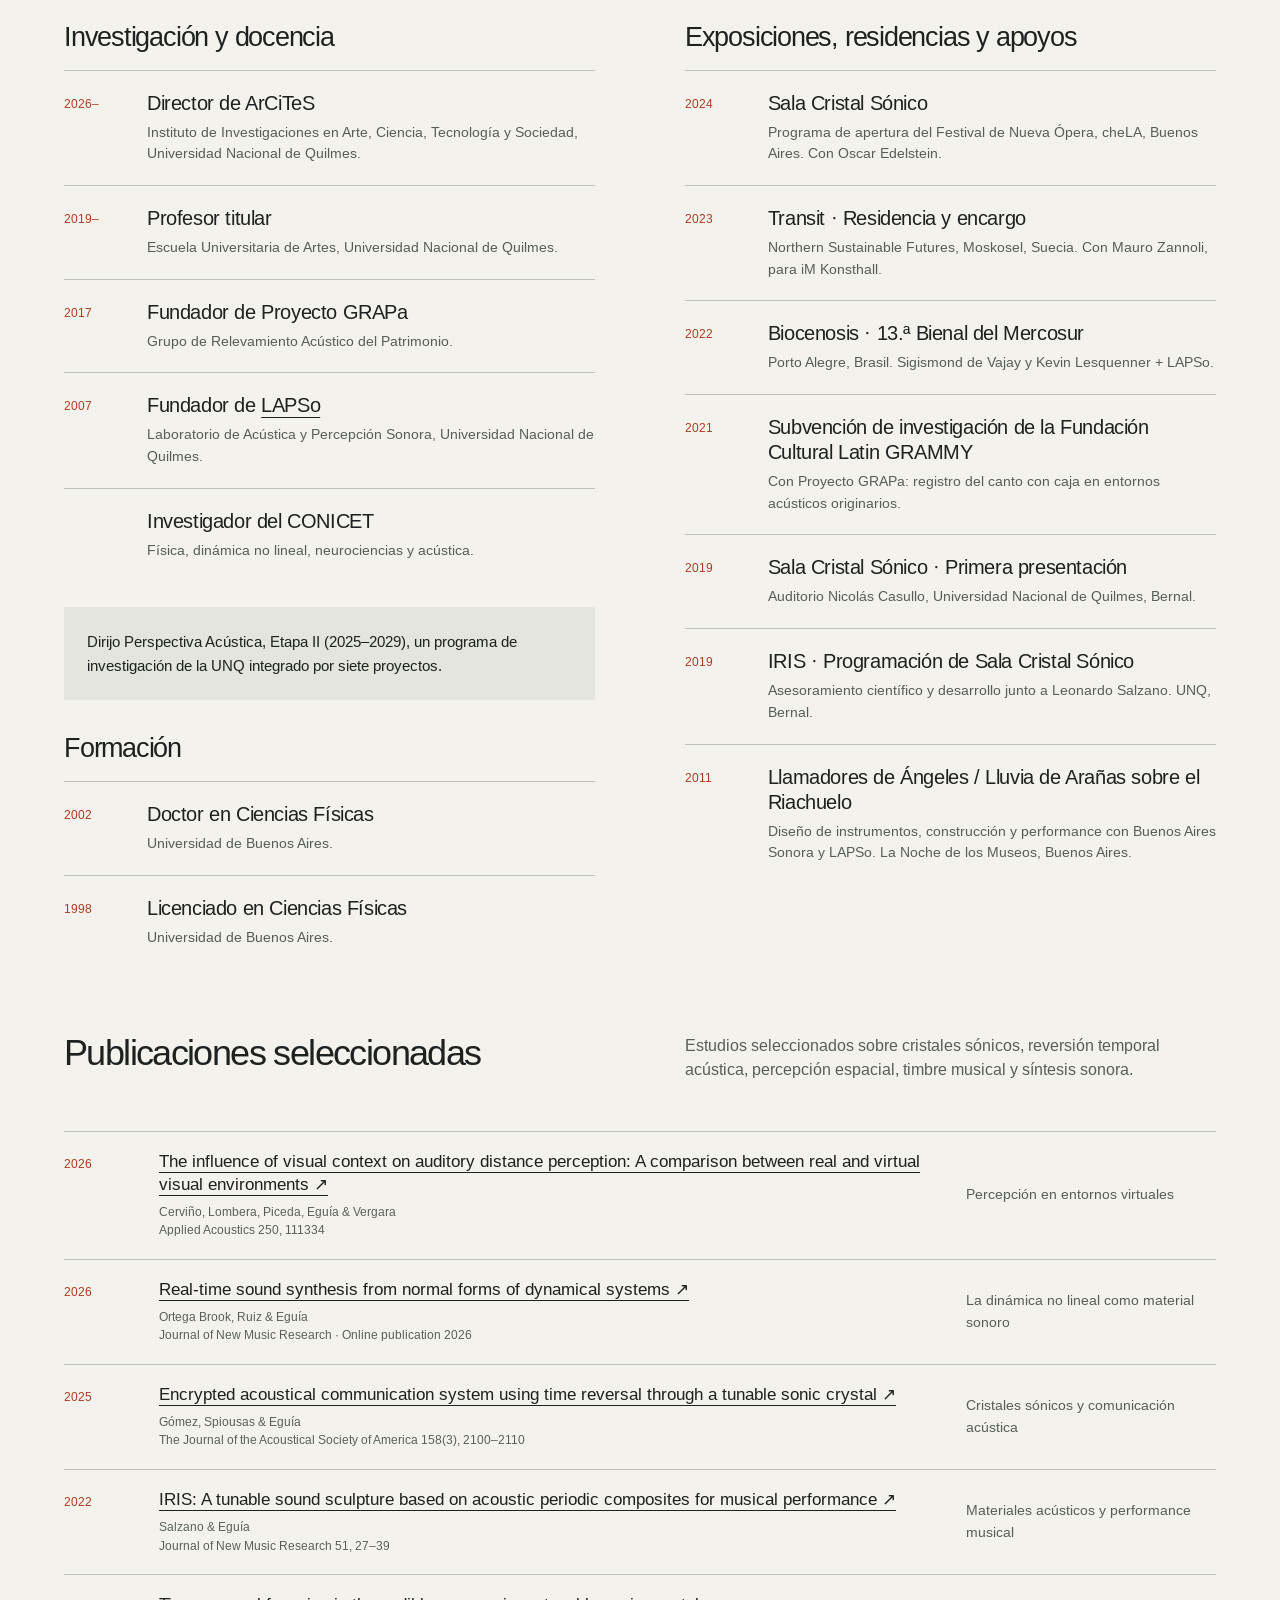
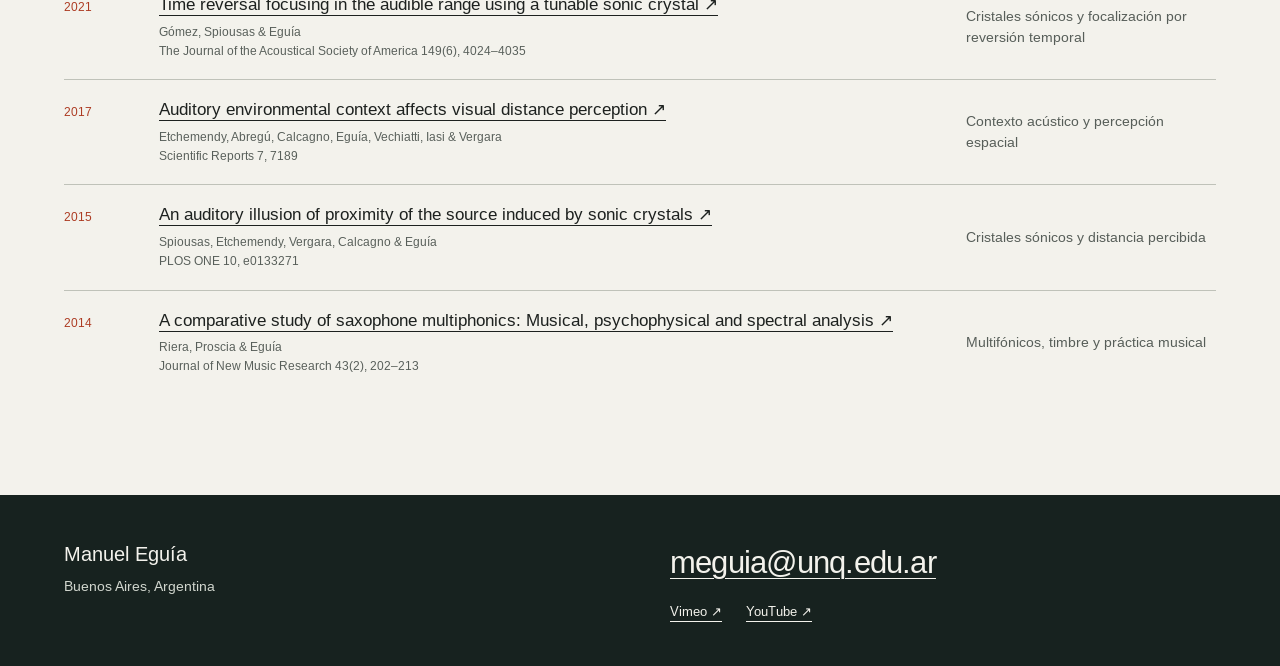
==== commit 627f316b: "Simplify portfolio opening, typography and first-person About text" ====
--- a/docs/es/index.html
+++ b/docs/es/index.html
@@ -1 +1 @@
-<!doctype html><html lang="es"><head><meta charset="utf-8"><meta name="viewport" content="width=device-width,initial-scale=1"><title>Manuel Eguía — Sonido, espacio y percepción</title><meta name="description" content="Trabajo con el sonido, la acústica y la percepción auditiva a través de instalaciones, entornos virtuales y proyectos colectivos."><meta name="theme-color" content="#f3f2ec"><link rel="canonical" href="https://meguia.github.io/dossier/es/"><link rel="alternate" hreflang="en" href="https://meguia.github.io/dossier/"><link rel="alternate" hreflang="es" href="https://meguia.github.io/dossier/es/"><meta property="og:type" content="website"><meta property="og:title" content="Manuel Eguía — Sonido, espacio y percepción"><meta property="og:description" content="Trabajo con el sonido, la acústica y la percepción auditiva a través de instalaciones, entornos virtuales y proyectos colectivos."><meta property="og:url" content="https://meguia.github.io/dossier/es/"><meta property="og:image" content="https://meguia.github.io/dossier/assets/images/sonic-performance.jpg"><meta name="twitter:card" content="summary_large_image"><link rel="stylesheet" href="../assets/site.css"><script type="application/ld+json">{"@context": "https://schema.org", "@type": "Person", "name": "Manuel Camilo Eguía", "alternateName": "Manuel Eguía", "url": "https://meguia.github.io/dossier/", "jobTitle": "Artista sonoro · Físico · Investigador", "sameAs": ["https://vimeo.com/meguia", "https://www.youtube.com/@manueleguia2915"]}</script></head><body><a class="skip" href="#main">Saltar al contenido</a><div class="wrap"><header class="site-header" id="top"><a class="brand" href="../es/">Manuel Eguía</a><nav class="nav" aria-label="Main"><a href="../es/#works">Obras</a><a href="../es/#practice">Práctica</a><a href="../es/#cv">CV</a><a href="../es/#contact">Contacto</a><span class="lang" aria-label="Idioma"><a href="../" lang="en" hreflang="en" >EN</a><a href="../es/" lang="es" hreflang="es" aria-current="page">ES</a></span></nav></header></div><main id="main"><div class="wrap"><section class="hero"><div class="hero-top eyebrow"><span class="dot">Artista sonoro · Físico · Investigador</span><span>Obras seleccionadas y práctica / 2026</span></div><div class="hero-grid"><div><h1>Sonido,<br>espacio y<br><em>percepción.</em></h1><p class="hero-text">Trabajo con el sonido, la acústica y la percepción auditiva a través de instalaciones, entornos virtuales y proyectos colectivos.</p><div class="actions"><a class="button" href="../downloads/Manuel-Eguia-Portfolio.pdf">Descargar portfolio <span aria-hidden="true">↓</span></a><a class="text-link" href="../downloads/Manuel-Eguia-CV.pdf">CV seleccionado <small>(Inglés · PDF)</small></a></div></div><figure><img src="../assets/images/sonic-performer.jpg" alt="Intérpretes a contraluz frente a las columnas iluminadas de Sala Cristal Sónico." class="hero-image" loading="eager" decoding="async"><figcaption class="caption"><span>01 / Sala Cristal Sónico</span><span>Manuel Eguía / Oscar Edelstein</span></figcaption></figure></div><div class="hero-bottom"><span class="eyebrow">Física / Dinámica no lineal / Neurociencias / Acústica</span><div class="channels"><a href="https://vimeo.com/meguia">Vimeo ↗</a><a href="https://www.youtube.com/@manueleguia2915">YouTube ↗</a></div></div></section><section class="section" id="works"><div class="section-heading"><div><p class="eyebrow">01—06</p><h2>Obras seleccionadas</h2></div><p>Seis proyectos que exploran relaciones entre sonido, materiales, cuerpos y territorio.</p></div><div class="works-grid"><a class="work-card" href="works/sonic-crystal-room/"><img src="../assets/images/sonic-performance.jpg" alt="Intérpretes a contraluz frente a las columnas iluminadas de Sala Cristal Sónico." class="" loading="lazy" decoding="async"><div class="card-meta"><span>01 / Instalación acústica</span><span>2019–2024</span></div><div class="card-title"><h3>Sala Cristal Sónico</h3><span class="arrow" aria-hidden="true">↗</span></div><div class="card-subtitle">Una sala que se vuelve instrumento</div><div class="card-credit">Manuel Eguía / Oscar Edelstein</div></a><a class="work-card" href="works/wind-chimes/"><img src="../assets/images/wind-chimes-building.jpg" alt="El equipo arma los grandes tubos metálicos de un llamador sobre una embarcación bajo el puente transbordador." class="" style="object-position:center 78%" loading="lazy" decoding="async"><div class="card-meta"><span>02 / Instrumentos para sitio específico</span><span>2011</span></div><div class="card-title"><h3>Llamadores de Ángeles</h3><span class="arrow" aria-hidden="true">↗</span></div><div class="card-subtitle">Instrumentos tubulares para un puente y un río</div><div class="card-credit">Buenos Aires Sonora / LAPSo</div></a><a class="work-card" href="works/iris/"><img src="../assets/images/iris-teaser.jpg" alt="Imagen del teaser de IRIS: luz azul a través de los discos perforados superpuestos de la escultura." class="" loading="lazy" decoding="async"><div class="card-meta"><span>03 / Escultura acústica cinética</span><span>2018–2019</span></div><div class="card-title"><h3>IRIS</h3><span class="arrow" aria-hidden="true">↗</span></div><div class="card-subtitle">Discos que giran, sonido que cambia</div><div class="card-credit">Leonardo Salzano / Manuel Eguía · LAPSo</div></a><a class="work-card" href="works/transit/"><img src="../assets/images/transit-container.jpg" alt="La galería-contenedor de Transit situada en un paisaje boscoso." class="" loading="lazy" decoding="async"><div class="card-meta"><span>04 / Instalación de realidad virtual para sitio específico</span><span>2023</span></div><div class="card-title"><h3>Transit</h3><span class="arrow" aria-hidden="true">↗</span></div><div class="card-subtitle">Adentro, afuera, en otro lugar</div><div class="card-credit">Manuel Eguía / Mauro Zannoli</div></a><a class="work-card" href="works/grapa/"><img src="../assets/images/grapa-circle.jpg" alt="Copleras y copleros sentados en ronda con sus cajas bajo las paredes rocosas del anfiteatro natural." class="" loading="lazy" decoding="async"><div class="card-meta"><span>05 / Patrimonio acústico</span><span>2017–</span></div><div class="card-title"><h3>Proyecto GRAPa</h3><span class="arrow" aria-hidden="true">↗</span></div><div class="card-subtitle">Escuchar una voz y el lugar que le responde</div><div class="card-credit">Proyecto GRAPa · Manuel Eguía, Francisco Durante, Damián Payo, Mauro Zannoli</div></a><a class="work-card" href="works/biocenosis/"><img src="../assets/images/biocenosis.jpg" alt="Edificios iluminados de la maqueta urbana de Biocenosis bajo una proyección atmosférica azul." class="" loading="lazy" decoding="async"><div class="card-meta"><span>06 / Instalación interactiva</span><span>2022</span></div><div class="card-title"><h3>Biocenosis</h3><span class="arrow" aria-hidden="true">↗</span></div><div class="card-subtitle">La ciudad como sistema interdependiente</div><div class="card-credit">Sigismond de Vajay &amp; Kevin Lesquenner + LAPSo</div></a></div></section></div><section class="statement-section section" id="practice"><div class="wrap statement-grid"><div><p class="eyebrow">Posición y biografía</p><h2>Práctica artística e investigación científica</h2><div class="portrait-row"><img src="../assets/images/portrait.jpg" alt="Manuel Eguía" class="" loading="lazy" decoding="async"><p>Manuel Eguía es artista y físico, vive y trabaja en Buenos Aires. Es doctor en Ciencias Físicas por la Universidad de Buenos Aires (2002), investigador del CONICET y profesor titular de la Escuela Universitaria de Artes de la <a class="institution-link" href="https://www.unq.edu.ar/">Universidad Nacional de Quilmes</a>. En 2007 fundó el Laboratorio de Acústica y Percepción Sonora (<a class="institution-link" href="https://lapso.org/">LAPSo</a>), y en 2017 fundó Proyecto GRAPa. Desde 2026 dirige el Instituto de Investigaciones en Arte, Ciencia, Tecnología y Sociedad (ArCiTeS) de la UNQ.</p></div></div><div class="statement-copy"><p>Mi base profesional es la investigación en física, dinámica no lineal, neurociencias y acústica. Desde hace 25 años trabajo en una escuela de artes, formando artistas y vinculando el arte y la ciencia a través del laboratorio y de colaboraciones internacionales. Mi práctica artística se ha desarrollado a partir de ese trabajo.</p><p>Desarrollo obras a partir de preguntas actuales sobre sonido, acústica y percepción auditiva. Estos proyectos estudian cómo los materiales acústicos afectan la escucha, cómo los entornos virtuales modifican la percepción del espacio y cómo las prácticas musicales se relacionan con sus entornos acústicos.</p><p>Los modelos científicos, los experimentos y el desarrollo técnico forman parte de esta práctica. Las obras toman forma en relación con espacios, condiciones acústicas y modos de escucha específicos.</p></div></div></section><div class="wrap"><section class="section practice-grid"><div><h2>El laboratorio, el aula, la obra</h2><p>En LAPSo, investigadores y artistas trabajan en experimentación acústica, espacialización del sonido, diseño de instrumentos, percepción auditiva y entornos virtuales. En este laboratorio compartido desarrollamos proyectos de investigación y producción artística.</p><p>La docencia de Eguía incluye la formación de artistas y el acompañamiento de proyectos de música, artes escénicas y artes visuales. También dirige tesis doctorales entre ciencia, arte y tecnología y participa en talleres internacionales con personas de distintas disciplinas.</p><div class="current"><p class="eyebrow">Trabajo en proceso</p><h4>Investigación actual: reversión temporal acústica</h4><p>Los experimentos actuales extienden la investigación sobre reversión temporal acústica a pulsos que viajan por láminas de acero. El trabajo estudia cómo la flexión de la superficie modifica la focalización, el timbre y la radiación sonora, y cómo esos cambios se relacionan con el gesto y la escucha espacial.</p></div></div><div><h3>Talleres en Performing Arts Forum</h3><p>En el Performing Arts Forum de Saint-Erme, Francia, Eguía participa del proyecto L.I.F.E., iniciado por Gabriel Catren. Los talleres abordan preguntas científicas y matemáticas en un ámbito de experimentación artística colectiva.</p><ul class="list"><li><span class="year">2022</span><div><h4>Deeply Organized Chaos</h4><p>A cargo del taller. Caos y complejidad a través de conceptos accesibles, fractales, experimentación sonora y experiencias corporales. 7–13 de julio.</p></div></li><li><span class="year">2023</span><div><h4>Hot Identities and Vicious Abstractions</h4><p>Asistencia a Gabriel Catren, junto a Jonathan Lorand, en un taller sobre los fundamentos de la matemática. 21–29 de octubre.</p></div></li><li><span class="year">2025</span><div><h4>The Infinite, the Infinitesimal and the Imaginary</h4><p>Asistencia a Gabriel Catren, junto a Jonathan Lorand y Emily Roff. Una exploración del cálculo, el infinito y el pensamiento matemático. 20–28 de octubre.</p></div></li></ul></div></section><section class="section collab-section"><div class="section-heading"><h3>Colaboraciones internacionales seleccionadas</h3><p>Diseño sonoro y desarrollo técnico en colaboración con los autores de estas obras.</p></div><ul class="list collab-list"><li><span class="year">2023–2024</span><div><h4>Beehive / Colmena</h4><p>Jorge Macchi</p><p>Realización sonora multicanal. What the Night Tells the Day, PAC, Milán.</p></div></li><li><span class="year">2023</span><div><h4>Glockenbuch IV (Spectre Maria dei Carmini)</h4><p>Marcus Schmickler, en colaboración con Julian Rohrhuber</p><p>Colaboración sonora multicanal. Programa Sound Microscopies, Biennale Musica, Venecia.</p></div></li><li><span class="year">2021</span><div><h4>Reliquias</h4><p>Jorge Caterbetti</p><p>Colaboración técnica en la instalación dedicada a Julio López. Centro Cultural Kirchner, Buenos Aires.</p></div></li><li><span class="year">2020</span><div><h4>La Cathédrale engloutie</h4><p>Jorge Macchi</p><p>Desarrollo de la instalación sonora, con apoyo de la UNQ. Musée cantonal des Beaux-Arts, Lausana. 10 de septiembre–22 de noviembre.</p></div></li><li><span class="year">2019</span><div><h4>Huella Sonora / Alfombra Sonora</h4><p>Jorge Caterbetti</p><p>Colaboración técnica en una instalación sonora interactiva del proyecto Green Carpet. Centro Cultural de la Ciencia, Buenos Aires.</p></div></li></ul></section><section class="section cv-section" id="cv"><div class="section-heading"><h2>CV seleccionado</h2><div><p>Trayectoria en investigación, docencia y práctica artística.</p><div class="actions"><a class="button" href="../downloads/Manuel-Eguia-Portfolio.pdf">Descargar portfolio <span aria-hidden="true">↓</span></a><a class="text-link" href="../downloads/Manuel-Eguia-CV.pdf">CV seleccionado <small>(Inglés · PDF)</small></a></div></div></div><div class="cv-columns"><div><h3>Investigación y docencia</h3><ul class="list"><li><span class="year">2026–</span><div><h4>Director de ArCiTeS</h4><p>Instituto de Investigaciones en Arte, Ciencia, Tecnología y Sociedad, Universidad Nacional de Quilmes.</p></div></li><li><span class="year">2019–</span><div><h4>Profesor titular</h4><p>Escuela Universitaria de Artes, Universidad Nacional de Quilmes.</p></div></li><li><span class="year">2017</span><div><h4>Fundador de Proyecto GRAPa</h4><p>Grupo de Relevamiento Acústico del Patrimonio.</p></div></li><li><span class="year">2007</span><div><h4>Fundador de <a class="institution-link" href="https://lapso.org/">LAPSo</a></h4><p>Laboratorio de Acústica y Percepción Sonora, Universidad Nacional de Quilmes.</p></div></li><li><span class="year"></span><div><h4>Investigador del CONICET</h4><p>Física, dinámica no lineal, neurociencias y acústica.</p></div></li></ul><p class="programme">Director de Perspectiva Acústica, Etapa II (2025–2029), programa de investigación de la UNQ integrado por siete proyectos.</p><h3>Formación</h3><ul class="list"><li><span class="year">2002</span><div><h4>Doctor en Ciencias Físicas</h4><p>Universidad de Buenos Aires.</p></div></li><li><span class="year">1998</span><div><h4>Licenciado en Ciencias Físicas</h4><p>Universidad de Buenos Aires.</p></div></li></ul></div><div><h3>Exposiciones, residencias y apoyos</h3><ul class="list"><li><span class="year">2024</span><div><h4>Sala Cristal Sónico</h4><p>Programa de apertura del Festival de Nueva Ópera, cheLA, Buenos Aires. Con Oscar Edelstein.</p></div></li><li><span class="year">2023</span><div><h4>Transit · Residencia y encargo</h4><p>Northern Sustainable Futures, Moskosel, Suecia. Con Mauro Zannoli, para iM Konsthall.</p></div></li><li><span class="year">2022</span><div><h4>Biocenosis · 13.ª Bienal del Mercosur</h4><p>Porto Alegre, Brasil. Sigismond de Vajay y Kevin Lesquenner + LAPSo.</p></div></li><li><span class="year">2021</span><div><h4>Subvención de investigación de la Fundación Cultural Latin GRAMMY</h4><p>Con Proyecto GRAPa: registro del canto con caja en entornos acústicos originarios.</p></div></li><li><span class="year">2019</span><div><h4>Sala Cristal Sónico · Primera presentación</h4><p>Auditorio Nicolás Casullo, Universidad Nacional de Quilmes, Bernal.</p></div></li><li><span class="year">2019</span><div><h4>IRIS · Programación de Sala Cristal Sónico</h4><p>Asesoramiento científico y desarrollo junto a Leonardo Salzano. UNQ, Bernal.</p></div></li><li><span class="year">2011</span><div><h4>Llamadores de Ángeles / Lluvia de Arañas sobre el Riachuelo</h4><p>Diseño de instrumentos, construcción y performance con Buenos Aires Sonora y LAPSo. La Noche de los Museos, Buenos Aires.</p></div></li></ul></div></div><div class="research"><div class="research-head"><h3>Publicaciones seleccionadas</h3><p>Estudios seleccionados sobre cristales sónicos, reversión temporal acústica, percepción espacial, timbre musical y síntesis sonora.</p></div><ol class="publications"><li><span class="year">2026</span><div><div class="publication-title"><a href="https://doi.org/10.1016/j.apacoust.2026.111334">The influence of visual context on auditory distance perception: A comparison between real and virtual visual environments ↗</a></div><div class="publication-meta">Cerviño, Lombera, Piceda, Eguía &amp; Vergara<br>Applied Acoustics 250, 111334</div></div><span class="publication-theme">Percepción en entornos virtuales</span></li><li><span class="year">2026</span><div><div class="publication-title"><a href="https://doi.org/10.1080/09298215.2026.2634043">Real-time sound synthesis from normal forms of dynamical systems ↗</a></div><div class="publication-meta">Ortega Brook, Ruiz &amp; Eguía<br>Journal of New Music Research · Online publication 2026</div></div><span class="publication-theme">La dinámica no lineal como material sonoro</span></li><li><span class="year">2025</span><div><div class="publication-title"><a href="https://doi.org/10.1121/10.0039245">Encrypted acoustical communication system using time reversal through a tunable sonic crystal ↗</a></div><div class="publication-meta">Gómez, Spiousas &amp; Eguía<br>The Journal of the Acoustical Society of America 158(3), 2100–2110</div></div><span class="publication-theme">Cristales sónicos y comunicación acústica</span></li><li><span class="year">2022</span><div><div class="publication-title"><a href="https://doi.org/10.1080/09298215.2022.2049313">IRIS: A tunable sound sculpture based on acoustic periodic composites for musical performance ↗</a></div><div class="publication-meta">Salzano &amp; Eguía<br>Journal of New Music Research 51, 27–39</div></div><span class="publication-theme">Materiales acústicos y performance musical</span></li><li><span class="year">2021</span><div><div class="publication-title"><a href="https://doi.org/10.1121/10.0005196">Time reversal focusing in the audible range using a tunable sonic crystal ↗</a></div><div class="publication-meta">Gómez, Spiousas &amp; Eguía<br>The Journal of the Acoustical Society of America 149(6), 4024–4035</div></div><span class="publication-theme">Cristales sónicos y focalización por reversión temporal</span></li><li><span class="year">2017</span><div><div class="publication-title"><a href="https://doi.org/10.1038/s41598-017-06495-3">Auditory environmental context affects visual distance perception ↗</a></div><div class="publication-meta">Etchemendy, Abregú, Calcagno, Eguía, Vechiatti, Iasi &amp; Vergara<br>Scientific Reports 7, 7189</div></div><span class="publication-theme">Contexto acústico y percepción espacial</span></li><li><span class="year">2015</span><div><div class="publication-title"><a href="https://doi.org/10.1371/journal.pone.0133271">An auditory illusion of proximity of the source induced by sonic crystals ↗</a></div><div class="publication-meta">Spiousas, Etchemendy, Vergara, Calcagno &amp; Eguía<br>PLOS ONE 10, e0133271</div></div><span class="publication-theme">Cristales sónicos y distancia percibida</span></li><li><span class="year">2014</span><div><div class="publication-title"><a href="https://doi.org/10.1080/09298215.2013.860993">A comparative study of saxophone multiphonics: Musical, psychophysical and spectral analysis ↗</a></div><div class="publication-meta">Riera, Proscia &amp; Eguía<br>Journal of New Music Research 43(2), 202–213</div></div><span class="publication-theme">Multifónicos, timbre y práctica musical</span></li></ol></div></section></div></main><footer class="contact-section" id="contact" aria-label="Contacto"><div class="contact-grid"><div><p class="contact-name">Manuel Eguía</p><p class="contact-location">Buenos Aires, Argentina</p></div><address><a class="email" href="mailto:meguia@unq.edu.ar">meguia@unq.edu.ar</a><div class="channels"><a href="https://vimeo.com/meguia">Vimeo ↗</a><a href="https://www.youtube.com/@manueleguia2915">YouTube ↗</a></div></address></div></footer></body></html>+<!doctype html><html lang="es"><head><meta charset="utf-8"><meta name="viewport" content="width=device-width,initial-scale=1"><title>Manuel Eguía — Sonido, espacio y percepción</title><meta name="description" content="Trabajo con el sonido, la acústica y la percepción auditiva a través de instalaciones, entornos virtuales y proyectos colectivos."><meta name="theme-color" content="#f3f2ec"><link rel="canonical" href="https://meguia.github.io/dossier/es/"><link rel="alternate" hreflang="en" href="https://meguia.github.io/dossier/"><link rel="alternate" hreflang="es" href="https://meguia.github.io/dossier/es/"><meta property="og:type" content="website"><meta property="og:title" content="Manuel Eguía — Sonido, espacio y percepción"><meta property="og:description" content="Trabajo con el sonido, la acústica y la percepción auditiva a través de instalaciones, entornos virtuales y proyectos colectivos."><meta property="og:url" content="https://meguia.github.io/dossier/es/"><meta property="og:image" content="https://meguia.github.io/dossier/assets/images/sonic-performance.jpg"><meta name="twitter:card" content="summary_large_image"><link rel="stylesheet" href="../assets/site.css"><script type="application/ld+json">{"@context": "https://schema.org", "@type": "Person", "name": "Manuel Camilo Eguía", "alternateName": "Manuel Eguía", "url": "https://meguia.github.io/dossier/", "jobTitle": "Artista sonoro · Físico · Investigador", "sameAs": ["https://vimeo.com/meguia", "https://www.youtube.com/@manueleguia2915"]}</script></head><body><a class="skip" href="#main">Saltar al contenido</a><div class="wrap"><header class="site-header" id="top"><a class="brand" href="../es/">Manuel Eguía</a><nav class="nav" aria-label="Main"><a href="../es/#works">Obras</a><a href="../es/#practice">Sobre mí</a><a href="../es/#cv">CV</a><a href="../es/#contact">Contacto</a><span class="lang" aria-label="Idioma"><a href="../" lang="en" hreflang="en" >EN</a><a href="../es/" lang="es" hreflang="es" aria-current="page">ES</a></span></nav></header></div><main id="main"><div class="wrap"><section class="opening"><p class="opening-text">Trabajo con el sonido, la acústica y la percepción auditiva a través de instalaciones, entornos virtuales y proyectos colectivos.</p><div class="actions"><a class="button" href="../downloads/Manuel-Eguia-Portfolio.pdf">Descargar portfolio <span aria-hidden="true">↓</span></a><a class="text-link" href="../downloads/Manuel-Eguia-CV.pdf">CV seleccionado <small>(Inglés · PDF)</small></a></div></section><section class="section selected-works" id="works"><div class="section-heading"><div><p class="eyebrow">01—06</p><h1 class="works-heading">Obras seleccionadas</h1></div><p>Seis proyectos que exploran relaciones entre sonido, materiales, cuerpos y territorio.</p></div><div class="works-grid"><a class="work-card" href="works/sonic-crystal-room/"><img src="../assets/images/sonic-performance.jpg" alt="Intérpretes a contraluz frente a las columnas iluminadas de Sala Cristal Sónico." class="" loading="lazy" decoding="async"><div class="card-meta"><span>01 / Instalación acústica</span><span>2019–2024</span></div><div class="card-title"><h3>Sala Cristal Sónico</h3><span class="arrow" aria-hidden="true">↗</span></div><div class="card-subtitle">Una sala que se vuelve instrumento</div><div class="card-credit">Manuel Eguía / Oscar Edelstein</div></a><a class="work-card" href="works/wind-chimes/"><img src="../assets/images/wind-chimes-building.jpg" alt="El equipo arma los grandes tubos metálicos de un llamador sobre una embarcación bajo el puente transbordador." class="" style="object-position:center 78%" loading="lazy" decoding="async"><div class="card-meta"><span>02 / Instrumentos para sitio específico</span><span>2011</span></div><div class="card-title"><h3>Llamadores de Ángeles</h3><span class="arrow" aria-hidden="true">↗</span></div><div class="card-subtitle">Instrumentos tubulares para un puente y un río</div><div class="card-credit">Buenos Aires Sonora / LAPSo</div></a><a class="work-card" href="works/iris/"><img src="../assets/images/iris-teaser.jpg" alt="Imagen del teaser de IRIS: luz azul a través de los discos perforados superpuestos de la escultura." class="" loading="lazy" decoding="async"><div class="card-meta"><span>03 / Escultura acústica cinética</span><span>2018–2019</span></div><div class="card-title"><h3>IRIS</h3><span class="arrow" aria-hidden="true">↗</span></div><div class="card-subtitle">Discos que giran, sonido que cambia</div><div class="card-credit">Leonardo Salzano / Manuel Eguía · LAPSo</div></a><a class="work-card" href="works/transit/"><img src="../assets/images/transit-container.jpg" alt="La galería-contenedor de Transit situada en un paisaje boscoso." class="" loading="lazy" decoding="async"><div class="card-meta"><span>04 / Instalación de realidad virtual para sitio específico</span><span>2023</span></div><div class="card-title"><h3>Transit</h3><span class="arrow" aria-hidden="true">↗</span></div><div class="card-subtitle">Adentro, afuera, en otro lugar</div><div class="card-credit">Manuel Eguía / Mauro Zannoli</div></a><a class="work-card" href="works/grapa/"><img src="../assets/images/grapa-circle.jpg" alt="Copleras y copleros sentados en ronda con sus cajas bajo las paredes rocosas del anfiteatro natural." class="" loading="lazy" decoding="async"><div class="card-meta"><span>05 / Patrimonio acústico</span><span>2017–</span></div><div class="card-title"><h3>Proyecto GRAPa</h3><span class="arrow" aria-hidden="true">↗</span></div><div class="card-subtitle">Escuchar una voz y el lugar que le responde</div><div class="card-credit">Proyecto GRAPa · Manuel Eguía, Francisco Durante, Damián Payo, Mauro Zannoli</div></a><a class="work-card" href="works/biocenosis/"><img src="../assets/images/biocenosis.jpg" alt="Edificios iluminados de la maqueta urbana de Biocenosis bajo una proyección atmosférica azul." class="" loading="lazy" decoding="async"><div class="card-meta"><span>06 / Instalación interactiva</span><span>2022</span></div><div class="card-title"><h3>Biocenosis</h3><span class="arrow" aria-hidden="true">↗</span></div><div class="card-subtitle">La ciudad como sistema interdependiente</div><div class="card-credit">Sigismond de Vajay &amp; Kevin Lesquenner + LAPSo</div></a></div></section></div><section class="statement-section section" id="practice"><div class="wrap statement-grid"><div><p class="eyebrow">Sobre mí</p><h2>Práctica artística e investigación científica</h2><div class="portrait-row"><img src="../assets/images/portrait.jpg" alt="Manuel Eguía" class="" loading="lazy" decoding="async"><p>Vivo y trabajo en Buenos Aires. Fundé el Laboratorio de Acústica y Percepción Sonora (<a class="institution-link" href="https://lapso.org/">LAPSo</a>) en la <a class="institution-link" href="https://www.unq.edu.ar/">Universidad Nacional de Quilmes</a> en 2007, y Proyecto GRAPa en 2017.</p></div></div><div class="statement-copy"><p>Mi base profesional es la investigación en física, dinámica no lineal, neurociencias y acústica. Desde hace 25 años trabajo en una escuela de artes, formando artistas y vinculando el arte y la ciencia a través del laboratorio y de colaboraciones internacionales. Mi práctica artística se ha desarrollado a partir de ese trabajo.</p><p>Desarrollo obras a partir de preguntas actuales sobre sonido, acústica y percepción auditiva. Estos proyectos estudian cómo los materiales acústicos afectan la escucha, cómo los entornos virtuales modifican la percepción del espacio y cómo las prácticas musicales se relacionan con sus entornos acústicos.</p><p>Utilizo modelos científicos, experimentos y desarrollos técnicos para explorar espacios, condiciones acústicas y modos de escucha específicos.</p></div></div></section><div class="wrap"><section class="section practice-grid"><div><h2>El laboratorio, el aula, la obra</h2><p>En LAPSo trabajamos como investigadores y artistas en experimentación acústica, espacialización del sonido, diseño de instrumentos, percepción auditiva y entornos virtuales.</p><p>Doy clases y acompaño proyectos de música, artes escénicas y artes visuales. También dirijo tesis doctorales entre ciencia, arte y tecnología y participo en talleres internacionales con personas de distintas disciplinas.</p><div class="current"><p class="eyebrow">Trabajo en proceso</p><h4>Investigación actual: reversión temporal acústica</h4><p>Los experimentos actuales extienden la investigación sobre reversión temporal acústica a pulsos que viajan por láminas de acero. El trabajo estudia cómo la flexión de la superficie modifica la focalización, el timbre y la radiación sonora, y cómo esos cambios se relacionan con el gesto y la escucha espacial.</p></div></div><div><h3>Talleres en Performing Arts Forum</h3><p>Participo en el proyecto L.I.F.E., iniciado por Gabriel Catren en el Performing Arts Forum de Saint-Erme, Francia. En estos talleres exploramos preguntas científicas y matemáticas mediante la experimentación artística colectiva.</p><ul class="list"><li><span class="year">2022</span><div><h4>Deeply Organized Chaos</h4><p>A cargo del taller. Caos y complejidad a través de conceptos accesibles, fractales, experimentación sonora y experiencias corporales. 7–13 de julio.</p></div></li><li><span class="year">2023</span><div><h4>Hot Identities and Vicious Abstractions</h4><p>Asistencia a Gabriel Catren, junto a Jonathan Lorand, en un taller sobre los fundamentos de la matemática. 21–29 de octubre.</p></div></li><li><span class="year">2025</span><div><h4>The Infinite, the Infinitesimal and the Imaginary</h4><p>Asistencia a Gabriel Catren, junto a Jonathan Lorand y Emily Roff. Una exploración del cálculo, el infinito y el pensamiento matemático. 20–28 de octubre.</p></div></li></ul></div></section><section class="section collab-section"><div class="section-heading"><h3>Colaboraciones internacionales seleccionadas</h3><p>Diseño sonoro y desarrollo técnico en colaboración con los autores de estas obras.</p></div><ul class="list collab-list"><li><span class="year">2023–2024</span><div><h4>Beehive / Colmena</h4><p>Jorge Macchi</p><p>Realización sonora multicanal. What the Night Tells the Day, PAC, Milán.</p></div></li><li><span class="year">2023</span><div><h4>Glockenbuch IV (Spectre Maria dei Carmini)</h4><p>Marcus Schmickler, en colaboración con Julian Rohrhuber</p><p>Colaboración sonora multicanal. Programa Sound Microscopies, Biennale Musica, Venecia.</p></div></li><li><span class="year">2021</span><div><h4>Reliquias</h4><p>Jorge Caterbetti</p><p>Colaboración técnica en la instalación dedicada a Julio López. Centro Cultural Kirchner, Buenos Aires.</p></div></li><li><span class="year">2020</span><div><h4>La Cathédrale engloutie</h4><p>Jorge Macchi</p><p>Desarrollo de la instalación sonora, con apoyo de la UNQ. Musée cantonal des Beaux-Arts, Lausana. 10 de septiembre–22 de noviembre.</p></div></li><li><span class="year">2019</span><div><h4>Huella Sonora / Alfombra Sonora</h4><p>Jorge Caterbetti</p><p>Colaboración técnica en una instalación sonora interactiva del proyecto Green Carpet. Centro Cultural de la Ciencia, Buenos Aires.</p></div></li></ul></section><section class="section cv-section" id="cv"><div class="section-heading"><h2>CV seleccionado</h2><div><p>Trayectoria en investigación, docencia y práctica artística.</p><div class="actions"><a class="button" href="../downloads/Manuel-Eguia-Portfolio.pdf">Descargar portfolio <span aria-hidden="true">↓</span></a><a class="text-link" href="../downloads/Manuel-Eguia-CV.pdf">CV seleccionado <small>(Inglés · PDF)</small></a></div></div></div><div class="cv-columns"><div><h3>Investigación y docencia</h3><ul class="list"><li><span class="year">2026–</span><div><h4>Director de ArCiTeS</h4><p>Instituto de Investigaciones en Arte, Ciencia, Tecnología y Sociedad, Universidad Nacional de Quilmes.</p></div></li><li><span class="year">2019–</span><div><h4>Profesor titular</h4><p>Escuela Universitaria de Artes, Universidad Nacional de Quilmes.</p></div></li><li><span class="year">2017</span><div><h4>Fundador de Proyecto GRAPa</h4><p>Grupo de Relevamiento Acústico del Patrimonio.</p></div></li><li><span class="year">2007</span><div><h4>Fundador de <a class="institution-link" href="https://lapso.org/">LAPSo</a></h4><p>Laboratorio de Acústica y Percepción Sonora, Universidad Nacional de Quilmes.</p></div></li><li><span class="year"></span><div><h4>Investigador del CONICET</h4><p>Física, dinámica no lineal, neurociencias y acústica.</p></div></li></ul><p class="programme">Dirijo Perspectiva Acústica, Etapa II (2025–2029), un programa de investigación de la UNQ integrado por siete proyectos.</p><h3>Formación</h3><ul class="list"><li><span class="year">2002</span><div><h4>Doctor en Ciencias Físicas</h4><p>Universidad de Buenos Aires.</p></div></li><li><span class="year">1998</span><div><h4>Licenciado en Ciencias Físicas</h4><p>Universidad de Buenos Aires.</p></div></li></ul></div><div><h3>Exposiciones, residencias y apoyos</h3><ul class="list"><li><span class="year">2024</span><div><h4>Sala Cristal Sónico</h4><p>Programa de apertura del Festival de Nueva Ópera, cheLA, Buenos Aires. Con Oscar Edelstein.</p></div></li><li><span class="year">2023</span><div><h4>Transit · Residencia y encargo</h4><p>Northern Sustainable Futures, Moskosel, Suecia. Con Mauro Zannoli, para iM Konsthall.</p></div></li><li><span class="year">2022</span><div><h4>Biocenosis · 13.ª Bienal del Mercosur</h4><p>Porto Alegre, Brasil. Sigismond de Vajay y Kevin Lesquenner + LAPSo.</p></div></li><li><span class="year">2021</span><div><h4>Subvención de investigación de la Fundación Cultural Latin GRAMMY</h4><p>Con Proyecto GRAPa: registro del canto con caja en entornos acústicos originarios.</p></div></li><li><span class="year">2019</span><div><h4>Sala Cristal Sónico · Primera presentación</h4><p>Auditorio Nicolás Casullo, Universidad Nacional de Quilmes, Bernal.</p></div></li><li><span class="year">2019</span><div><h4>IRIS · Programación de Sala Cristal Sónico</h4><p>Asesoramiento científico y desarrollo junto a Leonardo Salzano. UNQ, Bernal.</p></div></li><li><span class="year">2011</span><div><h4>Llamadores de Ángeles / Lluvia de Arañas sobre el Riachuelo</h4><p>Diseño de instrumentos, construcción y performance con Buenos Aires Sonora y LAPSo. La Noche de los Museos, Buenos Aires.</p></div></li></ul></div></div><div class="research"><div class="research-head"><h3>Publicaciones seleccionadas</h3><p>Estudios seleccionados sobre cristales sónicos, reversión temporal acústica, percepción espacial, timbre musical y síntesis sonora.</p></div><ol class="publications"><li><span class="year">2026</span><div><div class="publication-title"><a href="https://doi.org/10.1016/j.apacoust.2026.111334">The influence of visual context on auditory distance perception: A comparison between real and virtual visual environments ↗</a></div><div class="publication-meta">Cerviño, Lombera, Piceda, Eguía &amp; Vergara<br>Applied Acoustics 250, 111334</div></div><span class="publication-theme">Percepción en entornos virtuales</span></li><li><span class="year">2026</span><div><div class="publication-title"><a href="https://doi.org/10.1080/09298215.2026.2634043">Real-time sound synthesis from normal forms of dynamical systems ↗</a></div><div class="publication-meta">Ortega Brook, Ruiz &amp; Eguía<br>Journal of New Music Research · Online publication 2026</div></div><span class="publication-theme">La dinámica no lineal como material sonoro</span></li><li><span class="year">2025</span><div><div class="publication-title"><a href="https://doi.org/10.1121/10.0039245">Encrypted acoustical communication system using time reversal through a tunable sonic crystal ↗</a></div><div class="publication-meta">Gómez, Spiousas &amp; Eguía<br>The Journal of the Acoustical Society of America 158(3), 2100–2110</div></div><span class="publication-theme">Cristales sónicos y comunicación acústica</span></li><li><span class="year">2022</span><div><div class="publication-title"><a href="https://doi.org/10.1080/09298215.2022.2049313">IRIS: A tunable sound sculpture based on acoustic periodic composites for musical performance ↗</a></div><div class="publication-meta">Salzano &amp; Eguía<br>Journal of New Music Research 51, 27–39</div></div><span class="publication-theme">Materiales acústicos y performance musical</span></li><li><span class="year">2021</span><div><div class="publication-title"><a href="https://doi.org/10.1121/10.0005196">Time reversal focusing in the audible range using a tunable sonic crystal ↗</a></div><div class="publication-meta">Gómez, Spiousas &amp; Eguía<br>The Journal of the Acoustical Society of America 149(6), 4024–4035</div></div><span class="publication-theme">Cristales sónicos y focalización por reversión temporal</span></li><li><span class="year">2017</span><div><div class="publication-title"><a href="https://doi.org/10.1038/s41598-017-06495-3">Auditory environmental context affects visual distance perception ↗</a></div><div class="publication-meta">Etchemendy, Abregú, Calcagno, Eguía, Vechiatti, Iasi &amp; Vergara<br>Scientific Reports 7, 7189</div></div><span class="publication-theme">Contexto acústico y percepción espacial</span></li><li><span class="year">2015</span><div><div class="publication-title"><a href="https://doi.org/10.1371/journal.pone.0133271">An auditory illusion of proximity of the source induced by sonic crystals ↗</a></div><div class="publication-meta">Spiousas, Etchemendy, Vergara, Calcagno &amp; Eguía<br>PLOS ONE 10, e0133271</div></div><span class="publication-theme">Cristales sónicos y distancia percibida</span></li><li><span class="year">2014</span><div><div class="publication-title"><a href="https://doi.org/10.1080/09298215.2013.860993">A comparative study of saxophone multiphonics: Musical, psychophysical and spectral analysis ↗</a></div><div class="publication-meta">Riera, Proscia &amp; Eguía<br>Journal of New Music Research 43(2), 202–213</div></div><span class="publication-theme">Multifónicos, timbre y práctica musical</span></li></ol></div></section></div></main><footer class="contact-section" id="contact" aria-label="Contacto"><div class="contact-grid"><div><p class="contact-name">Manuel Eguía</p><p class="contact-location">Buenos Aires, Argentina</p></div><address><a class="email" href="mailto:meguia@unq.edu.ar">meguia@unq.edu.ar</a><div class="channels"><a href="https://vimeo.com/meguia">Vimeo ↗</a><a href="https://www.youtube.com/@manueleguia2915">YouTube ↗</a></div></address></div></footer></body></html>
--- a/docs/assets/site.css
+++ b/docs/assets/site.css
@@ -1,11 +1,10 @@
 @font-face{font-family:PortfolioSans;src:url('fonts/LiberationSans-Regular.ttf') format('truetype');font-weight:400;font-display:swap}
 @font-face{font-family:PortfolioSans;src:url('fonts/LiberationSans-Bold.ttf') format('truetype');font-weight:700;font-display:swap}
-@font-face{font-family:PortfolioSerif;src:url('fonts/LiberationSerif-Italic.ttf') format('truetype');font-style:italic;font-display:swap}
 :root{--paper:#f3f2ec;--ink:#1d211f;--muted:#575e59;--line:#bfc2b9;--accent:#ac3a21;--dark:#17221f;--space:clamp(24px,5vw,88px)}
-*{box-sizing:border-box}html{scroll-behavior:smooth;scroll-padding-top:28px}body{margin:0;background:var(--paper);color:var(--ink);font-family:PortfolioSans,Arial,sans-serif;font-size:17px;line-height:1.55}a{color:inherit;text-decoration-thickness:1px;text-underline-offset:5px}a:hover{color:var(--accent)}a:focus-visible,summary:focus-visible{outline:3px solid var(--accent);outline-offset:6px}img{display:block;width:100%;height:auto}figure{margin:0}p{margin:0 0 1.1em}h1,h2,h3,h4{font-weight:400;line-height:1.08;margin:0;letter-spacing:-.045em}h1{font-size:clamp(64px,8.6vw,150px)}h2{font-size:clamp(38px,5.1vw,78px)}h3{font-size:clamp(26px,2.8vw,43px)}h4{font-size:23px;line-height:1.2;letter-spacing:-.02em}em{font-family:PortfolioSerif,Georgia,serif}.wrap{max-width:1660px;margin:auto;padding:0 var(--space)}.skip{position:absolute;top:-100px;left:20px;background:var(--ink);color:white;padding:12px;z-index:20}.skip:focus{top:10px}.site-header{min-height:104px;display:flex;align-items:center;justify-content:space-between;border-bottom:1px solid var(--line);gap:25px}.brand{font-size:24px;font-weight:700;letter-spacing:-.035em;text-decoration:none;white-space:nowrap}.nav{display:flex;align-items:center;gap:28px;font-size:14px}.nav a{text-decoration:none}.lang{display:flex;gap:9px;align-items:center;margin-left:20px}.lang [aria-current]{color:var(--accent);text-decoration:underline}.eyebrow{font-size:12px;line-height:1.4;text-transform:uppercase;letter-spacing:.1em}.dot::before{content:'';display:inline-block;width:7px;height:7px;border-radius:50%;background:var(--accent);margin-right:10px}.hero{padding:48px 0 25px}.hero-top{display:flex;justify-content:space-between;gap:20px;margin-bottom:36px}.hero-grid{display:grid;grid-template-columns:1fr 1.13fr;gap:5vw;align-items:end}.hero h1{font-size:clamp(68px,8.6vw,142px);line-height:.93;letter-spacing:-.07em;margin-bottom:32px}.hero h1 em{font-weight:400;color:var(--accent)}.hero-text{max-width:440px;font-size:19px;line-height:1.45}.hero-image{height:clamp(400px,41vw,650px);object-fit:cover;object-position:52% 50%}.caption{font-size:11px;line-height:1.5;color:var(--muted);display:flex;justify-content:space-between;gap:18px;padding-top:10px}.actions{display:flex;flex-wrap:wrap;align-items:center;gap:14px 26px;margin-top:28px}.button{display:inline-flex;align-items:center;justify-content:space-between;gap:26px;background:var(--ink);color:var(--paper);padding:13px 19px;font-size:14px;text-decoration:none;border:1px solid var(--ink)}.button:hover{background:var(--accent);border-color:var(--accent);color:white}.text-link{font-size:14px}.channels{display:flex;gap:24px;font-size:13px}.hero-bottom{display:flex;justify-content:space-between;gap:20px;border-bottom:1px solid var(--line);padding:24px 0 21px}.section{padding-top:100px;padding-bottom:100px}.section-heading{display:grid;grid-template-columns:1fr 1fr;gap:5vw;align-items:end;margin-bottom:45px}.section-heading p{max-width:440px;margin:0;color:var(--muted)}.section-heading .eyebrow{margin-bottom:16px;color:var(--accent)}.works-grid{display:grid;grid-template-columns:1fr 1fr;gap:56px 34px}.work-card{text-decoration:none;display:block}.work-card img{aspect-ratio:1.55;object-fit:cover;transition:filter .2s}.work-card:hover img{filter:brightness(1.1)}.card-meta{display:flex;justify-content:space-between;font-size:11px;letter-spacing:.07em;text-transform:uppercase;color:var(--muted);margin:17px 0 10px}.card-title{display:flex;justify-content:space-between;gap:10px}.card-title h3{font-size:clamp(28px,3vw,42px)}.arrow{font-size:27px}.card-subtitle{font-size:16px;margin-top:10px;color:var(--muted)}.card-credit{font-size:11px;margin-top:9px;color:var(--muted)}.statement-section{background:var(--dark);color:var(--paper)}.statement-section .eyebrow{color:#d4ab92}.statement-grid{display:grid;grid-template-columns:.95fr 1.05fr;gap:8vw}.statement-grid h2{font-size:clamp(38px,4.4vw,68px);max-width:590px}.statement-copy{font-size:19px}.statement-copy p:first-child{font-size:22px;line-height:1.48}.portrait-row{display:grid;grid-template-columns:150px 1fr;gap:28px;align-items:start;margin-top:40px;padding-top:30px;border-top:1px solid #53605a}.portrait-row img{aspect-ratio:.79;object-fit:cover}.portrait-row p{font-size:14px;color:#d0d5cd;line-height:1.55}.practice-grid{display:grid;grid-template-columns:1fr 1fr;gap:7vw}.practice-grid h2{margin-bottom:34px}.practice-grid h3{margin-bottom:26px}.current{border-top:1px solid var(--line);margin-top:30px;padding-top:28px}.current h4{margin-bottom:13px}.list{margin:26px 0 0;padding:0;list-style:none}.list>li{border-top:1px solid var(--line);padding:20px 0;display:grid;grid-template-columns:65px 1fr;gap:18px}.year{color:var(--accent);font-size:12px;padding-top:4px}.list h4{font-size:20px;line-height:1.25;margin-bottom:6px}.list p{font-size:14px;color:var(--muted);margin:4px 0 0}.collab-section{padding-top:0}.collab-list{display:grid;grid-template-columns:1fr 1fr;gap:0 60px}.collab-list>li{min-width:0}.cv-section{border-top:1px solid var(--line)}.cv-columns{display:grid;grid-template-columns:1fr 1fr;gap:7vw}.cv-columns h3{font-size:27px;margin-top:34px}.cv-columns .list{margin-top:18px}.programme{font-size:15px;background:#e4e6dd;padding:23px;margin-top:26px}.research{margin-top:65px}.research-head{display:grid;grid-template-columns:1fr 1fr;gap:7vw;margin-bottom:30px}.research-head p{font-size:16px;color:var(--muted)}.publications{list-style:none;margin:0;padding:0}.publications li{padding:19px 0;border-top:1px solid var(--line);display:grid;grid-template-columns:75px 1fr 250px;gap:20px}.publication-title{font-size:17px;line-height:1.35}.publication-meta{font-size:12px;color:var(--muted);margin-top:6px}.publication-theme{font-size:13px;font-family:PortfolioSerif,Georgia,serif;font-style:italic;align-self:center}.contact-section{background:var(--dark);color:var(--paper);padding:44px var(--space)}.contact-grid{display:grid;grid-template-columns:1fr 1fr;gap:60px;max-width:1484px;margin:auto}.contact-name{font-size:20px;margin:0 0 6px}.contact-location{font-size:14px;margin:0;color:#d0d5cd}.contact-section address{font-style:normal}.contact-section .email{font-size:clamp(22px,2.4vw,32px);letter-spacing:-.025em}.contact-section a:hover{color:#e6ab8f}.contact-section .channels{margin-top:16px}.project-intro{padding:45px 0 40px}.project-intro .eyebrow{color:var(--accent);margin-bottom:28px}.project-title{font-size:clamp(59px,8vw,124px);max-width:1150px}.project-subtitle{font-family:PortfolioSerif,Georgia,serif;font-style:italic;font-size:clamp(27px,3.5vw,48px);letter-spacing:-.025em;margin-top:18px}.project-credit{font-size:13px;margin-top:26px}.project-hero{max-height:760px;object-fit:cover;aspect-ratio:1.8}.project-text{display:grid;grid-template-columns:1.25fr .75fr;gap:9vw;margin-top:50px}.project-body{font-size:20px;max-width:760px}.project-body .lead{font-size:29px;line-height:1.3;letter-spacing:-.025em}.project-facts{margin:0}.project-facts dt{font-size:11px;text-transform:uppercase;letter-spacing:.08em;color:var(--accent);margin:22px 0 7px}.project-facts dt:first-child{margin-top:0}.project-facts dd{font-size:14px;margin:0}.project-links{margin-top:22px;display:flex;flex-direction:column;gap:13px;font-size:14px}.project-detail{margin:85px 0}.detail-text{display:grid;grid-template-columns:1fr 1fr;gap:8vw;margin-bottom:35px}.detail-text h2{font-size:clamp(35px,4vw,59px)}.detail-photo{max-height:700px;object-fit:cover}.gallery{display:grid;grid-template-columns:repeat(2,1fr);gap:22px;margin-top:22px}.gallery.three{grid-template-columns:repeat(3,1fr)}.gallery img{height:100%;aspect-ratio:1.4;object-fit:cover}.gallery.three img{aspect-ratio:1.3}.other-works{border-top:1px solid var(--line);padding:42px 0 70px;display:flex;justify-content:space-between;gap:20px}.other-works a{max-width:45%}.other-works small{display:block;font-size:11px;text-transform:uppercase;letter-spacing:.08em;margin-bottom:9px}.other-works strong{font-size:25px;font-weight:400;letter-spacing:-.03em}
+*{box-sizing:border-box}html{scroll-behavior:smooth;scroll-padding-top:28px}body{margin:0;background:var(--paper);color:var(--ink);font-family:PortfolioSans,Arial,sans-serif;font-size:18px;line-height:1.55}a{color:inherit;text-decoration-thickness:1px;text-underline-offset:5px}a:hover{color:var(--accent)}a:focus-visible,summary:focus-visible{outline:3px solid var(--accent);outline-offset:6px}img{display:block;width:100%;height:auto}figure{margin:0}p{margin:0 0 1.1em}h1,h2,h3,h4{font-weight:400;line-height:1.08;margin:0;letter-spacing:-.045em}h1{font-size:clamp(64px,8.6vw,150px)}h2{font-size:clamp(38px,5.1vw,78px)}h3{font-size:clamp(26px,2.8vw,43px)}h4{font-size:23px;line-height:1.2;letter-spacing:-.02em}em{font-family:inherit}.wrap{max-width:1660px;margin:auto;padding:0 var(--space)}.skip{position:absolute;top:-100px;left:20px;background:var(--ink);color:white;padding:12px;z-index:20}.skip:focus{top:10px}.site-header{min-height:104px;display:flex;align-items:center;justify-content:space-between;border-bottom:1px solid var(--line);gap:25px}.brand{font-size:24px;font-weight:700;letter-spacing:-.035em;text-decoration:none;white-space:nowrap}.nav{display:flex;align-items:center;gap:28px;font-size:14px}.nav a{text-decoration:none}.lang{display:flex;gap:9px;align-items:center;margin-left:20px}.lang [aria-current]{color:var(--accent);text-decoration:underline}.eyebrow{font-size:12px;line-height:1.4;text-transform:uppercase;letter-spacing:.1em}.dot::before{content:'';display:inline-block;width:7px;height:7px;border-radius:50%;background:var(--accent);margin-right:10px}.hero{padding:48px 0 25px}.hero-top{display:flex;justify-content:space-between;gap:20px;margin-bottom:36px}.hero-grid{display:grid;grid-template-columns:1fr 1.13fr;gap:5vw;align-items:end}.hero h1{font-size:clamp(68px,8.6vw,142px);line-height:.93;letter-spacing:-.07em;margin-bottom:32px}.hero h1 em{font-weight:400;color:var(--accent)}.hero-text{max-width:440px;font-size:19px;line-height:1.45}.hero-image{height:clamp(400px,41vw,650px);object-fit:cover;object-position:52% 50%}.caption{font-size:12px;line-height:1.5;color:var(--muted);display:flex;justify-content:space-between;gap:18px;padding-top:10px}.actions{display:flex;flex-wrap:wrap;align-items:center;gap:14px 26px;margin-top:28px}.button{display:inline-flex;align-items:center;justify-content:space-between;gap:26px;background:var(--ink);color:var(--paper);padding:13px 19px;font-size:14px;text-decoration:none;border:1px solid var(--ink)}.button:hover{background:var(--accent);border-color:var(--accent);color:white}.text-link{font-size:14px}.channels{display:flex;gap:24px;font-size:13px}.hero-bottom{display:flex;justify-content:space-between;gap:20px;border-bottom:1px solid var(--line);padding:24px 0 21px}.section{padding-top:100px;padding-bottom:100px}.section-heading{display:grid;grid-template-columns:1fr 1fr;gap:5vw;align-items:end;margin-bottom:45px}.section-heading p{max-width:440px;margin:0;color:var(--muted)}.section-heading .eyebrow{margin-bottom:16px;color:var(--accent)}.works-grid{display:grid;grid-template-columns:1fr 1fr;gap:56px 34px}.work-card{text-decoration:none;display:block}.work-card img{aspect-ratio:1.55;object-fit:cover;transition:filter .2s}.work-card:hover img{filter:brightness(1.1)}.card-meta{display:flex;justify-content:space-between;font-size:11px;letter-spacing:.07em;text-transform:uppercase;color:var(--muted);margin:17px 0 10px}.card-title{display:flex;justify-content:space-between;gap:10px}.card-title h3{font-size:clamp(28px,3vw,42px)}.arrow{font-size:27px}.card-subtitle{font-size:16px;margin-top:10px;color:var(--muted)}.card-credit{font-size:11px;margin-top:9px;color:var(--muted)}.statement-section{background:var(--dark);color:var(--paper)}.statement-section .eyebrow{color:#d4ab92}.statement-grid{display:grid;grid-template-columns:.95fr 1.05fr;gap:8vw}.statement-grid h2{font-size:clamp(38px,4.4vw,68px);max-width:590px}.statement-copy{font-size:18px}.statement-copy p:first-child{font-size:18px;line-height:1.55}.portrait-row{display:grid;grid-template-columns:150px 1fr;gap:28px;align-items:start;margin-top:40px;padding-top:30px;border-top:1px solid #53605a}.portrait-row img{aspect-ratio:.79;object-fit:cover}.portrait-row p{font-size:16px;color:#d0d5cd;line-height:1.55}.practice-grid{display:grid;grid-template-columns:1fr 1fr;gap:7vw}.practice-grid h2{margin-bottom:34px}.practice-grid h3{margin-bottom:26px}.current{border-top:1px solid var(--line);margin-top:30px;padding-top:28px}.current h4{margin-bottom:13px}.list{margin:26px 0 0;padding:0;list-style:none}.list>li{border-top:1px solid var(--line);padding:20px 0;display:grid;grid-template-columns:65px 1fr;gap:18px}.year{color:var(--accent);font-size:12px;padding-top:4px}.list h4{font-size:20px;line-height:1.25;margin-bottom:6px}.list p{font-size:14px;color:var(--muted);margin:4px 0 0}.collab-section{padding-top:0}.collab-list{display:grid;grid-template-columns:1fr 1fr;gap:0 60px}.collab-list>li{min-width:0}.cv-section{border-top:1px solid var(--line)}.cv-columns{display:grid;grid-template-columns:1fr 1fr;gap:7vw}.cv-columns h3{font-size:27px;margin-top:34px}.cv-columns .list{margin-top:18px}.programme{font-size:15px;background:#e4e6dd;padding:23px;margin-top:26px}.research{margin-top:65px}.research-head{display:grid;grid-template-columns:1fr 1fr;gap:7vw;margin-bottom:30px}.research-head p{font-size:16px;color:var(--muted)}.publications{list-style:none;margin:0;padding:0}.publications li{padding:19px 0;border-top:1px solid var(--line);display:grid;grid-template-columns:75px 1fr 250px;gap:20px}.publication-title{font-size:17px;line-height:1.35}.publication-meta{font-size:12px;color:var(--muted);margin-top:6px}.publication-theme{font-size:14px;color:var(--muted);align-self:center}.contact-section{background:var(--dark);color:var(--paper);padding:44px var(--space)}.contact-grid{display:grid;grid-template-columns:1fr 1fr;gap:60px;max-width:1484px;margin:auto}.contact-name{font-size:20px;margin:0 0 6px}.contact-location{font-size:14px;margin:0;color:#d0d5cd}.contact-section address{font-style:normal}.contact-section .email{font-size:clamp(22px,2.4vw,32px);letter-spacing:-.025em}.contact-section a:hover{color:#e6ab8f}.contact-section .channels{margin-top:16px}.project-intro{padding:45px 0 40px}.project-intro .eyebrow{color:var(--accent);margin-bottom:28px}.project-title{font-size:clamp(59px,8vw,124px);max-width:1150px}.project-subtitle{font-size:clamp(22px,2.4vw,30px);line-height:1.35;letter-spacing:-.02em;margin-top:18px}.project-credit{font-size:13px;margin-top:26px}.project-hero{max-height:760px;object-fit:cover;aspect-ratio:1.8}.project-text{display:grid;grid-template-columns:1.25fr .75fr;gap:9vw;margin-top:50px}.project-body{font-size:18px;max-width:760px}.project-body .lead{font-size:24px;line-height:1.3;letter-spacing:-.025em}.project-facts{margin:0}.project-facts dt{font-size:11px;text-transform:uppercase;letter-spacing:.08em;color:var(--accent);margin:22px 0 7px}.project-facts dt:first-child{margin-top:0}.project-facts dd{font-size:14px;margin:0}.project-links{margin-top:22px;display:flex;flex-direction:column;gap:13px;font-size:14px}.project-detail{margin:85px 0}.detail-text{display:grid;grid-template-columns:1fr 1fr;gap:8vw;margin-bottom:35px}.detail-text h2{font-size:clamp(35px,4vw,59px)}.detail-photo{max-height:700px;object-fit:cover}.gallery{display:grid;grid-template-columns:repeat(2,1fr);gap:22px;margin-top:22px}.gallery.three{grid-template-columns:repeat(3,1fr)}.gallery img{height:100%;aspect-ratio:1.4;object-fit:cover}.gallery.three img{aspect-ratio:1.3}.other-works{border-top:1px solid var(--line);padding:42px 0 70px;display:flex;justify-content:space-between;gap:20px}.other-works a{max-width:45%}.other-works small{display:block;font-size:11px;text-transform:uppercase;letter-spacing:.08em;margin-bottom:9px}.other-works strong{font-size:25px;font-weight:400;letter-spacing:-.03em}
 @media(min-width:1100px){.works-grid .work-card:nth-child(even){transform:translateY(54px)}.works-grid{padding-bottom:54px}}
-@media(max-width:900px){.nav{gap:15px}.lang{margin-left:6px}.hero-grid{grid-template-columns:1fr 1fr;gap:25px}.hero h1{font-size:clamp(65px,10vw,90px)}.hero-text{font-size:17px}.hero-image{height:430px}.section{padding-top:70px;padding-bottom:70px}.statement-grid{gap:35px}.statement-copy p:first-child{font-size:19px}.statement-copy{font-size:17px}.portrait-row{grid-template-columns:110px 1fr;gap:18px}.publications li{grid-template-columns:55px 1fr}.publication-theme{display:none}.project-text{gap:40px}.collab-list{gap:0 30px}}
-@media(max-width:650px){body{font-size:16px}.site-header{min-height:110px;flex-wrap:wrap;padding:20px 0;gap:12px}.brand{font-size:23px}.nav{width:100%;justify-content:space-between;gap:11px;font-size:12px}.lang{margin-left:auto}.hero{padding-top:26px}.hero-top{font-size:10px;margin-bottom:28px}.hero-grid{grid-template-columns:1fr;gap:30px}.hero h1{font-size:clamp(66px,15vw,92px);max-width:600px}.hero-text{max-width:460px}.hero-image{height:auto;aspect-ratio:1.15;object-position:center}.hero-bottom{flex-direction:column;gap:12px}.hero-top>span:last-child{max-width:95px;text-align:right}.section{padding-top:60px;padding-bottom:60px}.section-heading,.statement-grid,.practice-grid,.cv-columns,.research-head,.contact-grid,.project-text,.detail-text{grid-template-columns:1fr;gap:28px}.section-heading{margin-bottom:30px}.works-grid{grid-template-columns:1fr;gap:38px}.card-title h3{font-size:34px}.statement-copy p:first-child{font-size:20px}.portrait-row{grid-template-columns:100px 1fr}.portrait-row p{font-size:13px}.collab-list{grid-template-columns:1fr}.collab-section{padding-top:0}.list>li{grid-template-columns:55px 1fr;gap:12px}.contact-section{padding-top:58px;padding-bottom:58px}.contact-grid{gap:35px}.footer{align-items:start;font-size:10px}.footer p{max-width:72%}.project-intro{padding-top:30px}.project-title{font-size:clamp(55px,12vw,80px)}.project-hero{aspect-ratio:1.3}.project-body{font-size:18px}.project-body .lead{font-size:25px}.project-facts{border-top:1px solid var(--line);padding-top:25px}.project-detail{margin:55px 0}.gallery.three{grid-template-columns:1fr}.gallery.three img{aspect-ratio:1.5}.gallery{gap:12px}.other-works strong{font-size:20px}}
+@media(max-width:900px){.nav{gap:15px}.lang{margin-left:6px}.hero-grid{grid-template-columns:1fr 1fr;gap:25px}.hero h1{font-size:clamp(65px,10vw,90px)}.hero-text{font-size:17px}.hero-image{height:430px}.section{padding-top:70px;padding-bottom:70px}.statement-grid{gap:35px}.statement-copy p:first-child{font-size:18px}.statement-copy{font-size:18px}.portrait-row{grid-template-columns:110px 1fr;gap:18px}.publications li{grid-template-columns:55px 1fr}.publication-theme{display:none}.project-text{gap:40px}.collab-list{gap:0 30px}}
+@media(max-width:650px){body{font-size:18px}.site-header{min-height:110px;flex-wrap:wrap;padding:20px 0;gap:12px}.brand{font-size:23px}.nav{width:100%;justify-content:space-between;gap:11px;font-size:12px}.lang{margin-left:auto}.hero{padding-top:26px}.hero-top{font-size:10px;margin-bottom:28px}.hero-grid{grid-template-columns:1fr;gap:30px}.hero h1{font-size:clamp(66px,15vw,92px);max-width:600px}.hero-text{max-width:460px}.hero-image{height:auto;aspect-ratio:1.15;object-position:center}.hero-bottom{flex-direction:column;gap:12px}.hero-top>span:last-child{max-width:95px;text-align:right}.section{padding-top:60px;padding-bottom:60px}.section-heading,.statement-grid,.practice-grid,.cv-columns,.research-head,.contact-grid,.project-text,.detail-text{grid-template-columns:1fr;gap:28px}.section-heading{margin-bottom:30px}.works-grid{grid-template-columns:1fr;gap:38px}.card-title h3{font-size:34px}.statement-copy p:first-child{font-size:18px}.portrait-row{grid-template-columns:100px 1fr}.portrait-row p{font-size:16px}.collab-list{grid-template-columns:1fr}.collab-section{padding-top:0}.list>li{grid-template-columns:55px 1fr;gap:12px}.contact-section{padding-top:58px;padding-bottom:58px}.contact-grid{gap:35px}.footer{align-items:start;font-size:10px}.footer p{max-width:72%}.project-intro{padding-top:30px}.project-title{font-size:clamp(55px,12vw,80px)}.project-hero{aspect-ratio:1.3}.project-body{font-size:18px}.project-body .lead{font-size:24px}.project-facts{border-top:1px solid var(--line);padding-top:25px}.project-detail{margin:55px 0}.gallery.three{grid-template-columns:1fr}.gallery.three img{aspect-ratio:1.5}.gallery{gap:12px}.other-works strong{font-size:20px}}
 @media(prefers-reduced-motion:reduce){html{scroll-behavior:auto}*{transition:none!important}}
 @media print{.site-header,.actions,.other-works,.skip{display:none}.wrap{padding:0}.section{padding:25px 0}.hero-image{height:250px}.statement-section,.contact-section{background:white;color:black}.statement-copy,.portrait-row p{color:black}.work-card,.list>li,.publications li{break-inside:avoid}.project-hero{max-height:350px}a{color:inherit}.contact-section{padding:30px 0}}
 
@@ -15,3 +14,5 @@
 .project-hero-pair{display:grid;grid-template-columns:1fr 1fr;gap:24px;max-width:1050px;margin:auto}.project-hero-pair img{width:100%;height:auto}.portrait-detail{display:grid;grid-template-columns:minmax(0,.8fr) minmax(0,1.2fr);gap:7vw;align-items:start}.portrait-detail .detail-photo{max-height:none;height:auto;object-fit:contain}.portrait-detail h2{font-size:clamp(35px,4vw,59px);margin-bottom:28px}@media(max-width:650px){.project-hero-pair{gap:12px}.portrait-detail{grid-template-columns:1fr;gap:30px}.portrait-detail figure{max-width:420px;margin:auto}}
 .project-video{display:block;position:relative}.preview-label{position:absolute;left:20px;bottom:20px;background:var(--paper);color:var(--ink);padding:12px 16px;font-size:14px}.project-video:hover .preview-label{background:var(--ink);color:var(--paper)}
 .project-video .project-hero{max-height:none;aspect-ratio:16/9;object-fit:contain;background:#050811}
+
+.opening{padding:60px 0 56px}.opening-text{max-width:760px;font-size:20px;line-height:1.55;margin:0}.opening .actions{margin-top:24px}.selected-works{padding-top:0}.works-heading{font-size:clamp(38px,5.1vw,78px)}@media(max-width:650px){.opening{padding:34px 0 42px}.opening-text{font-size:18px}}
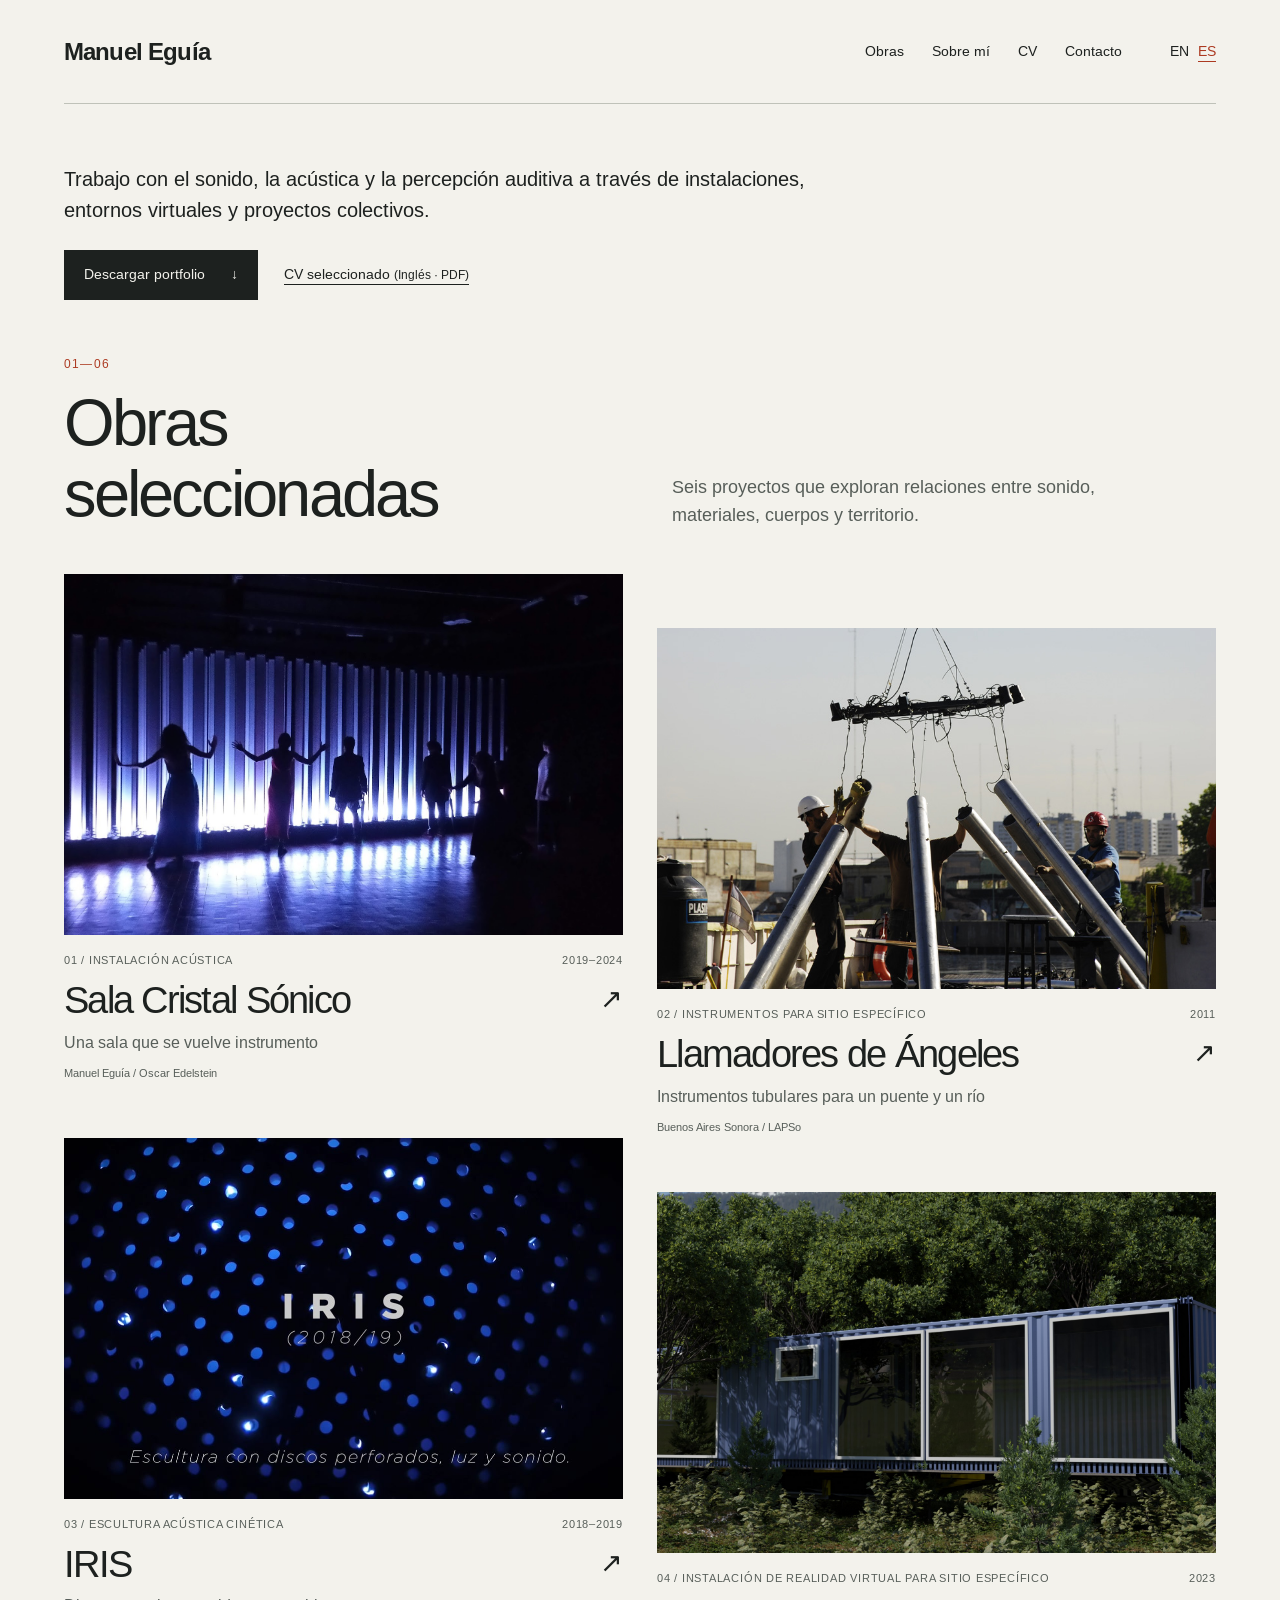
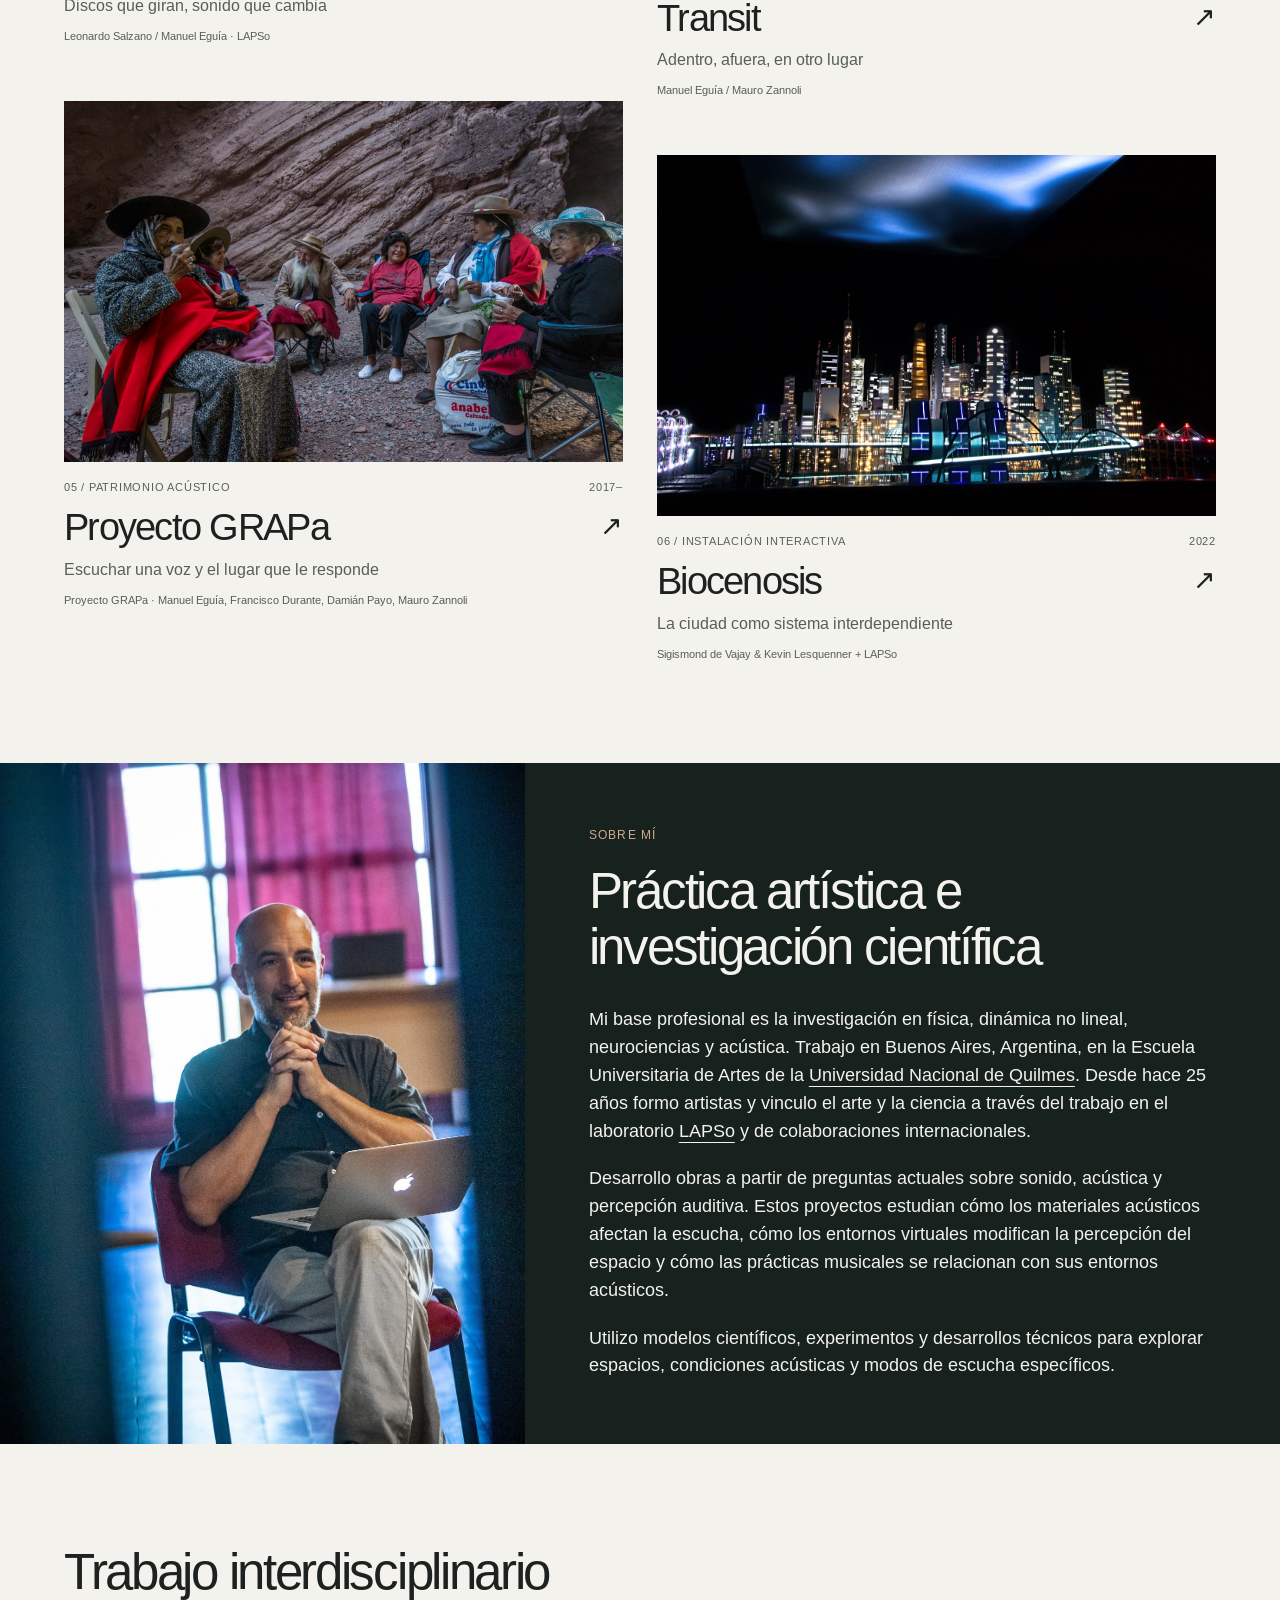
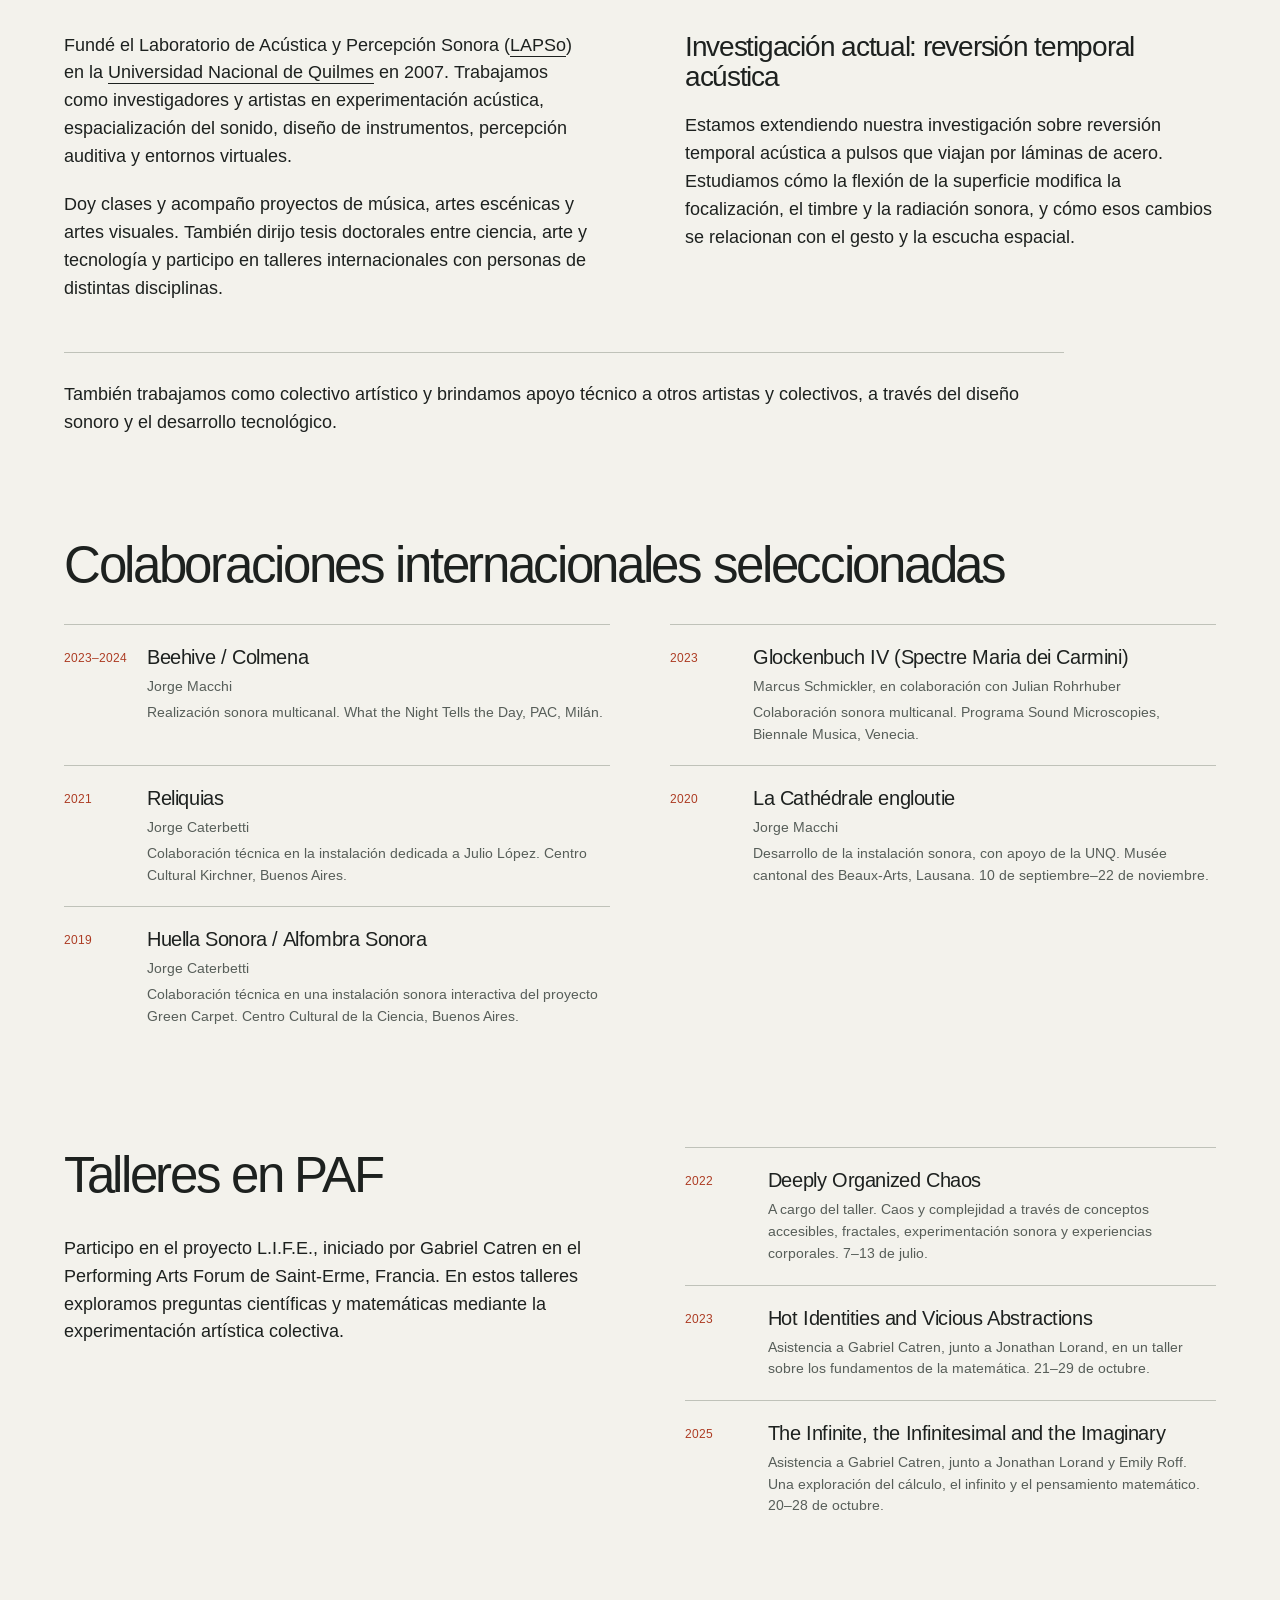
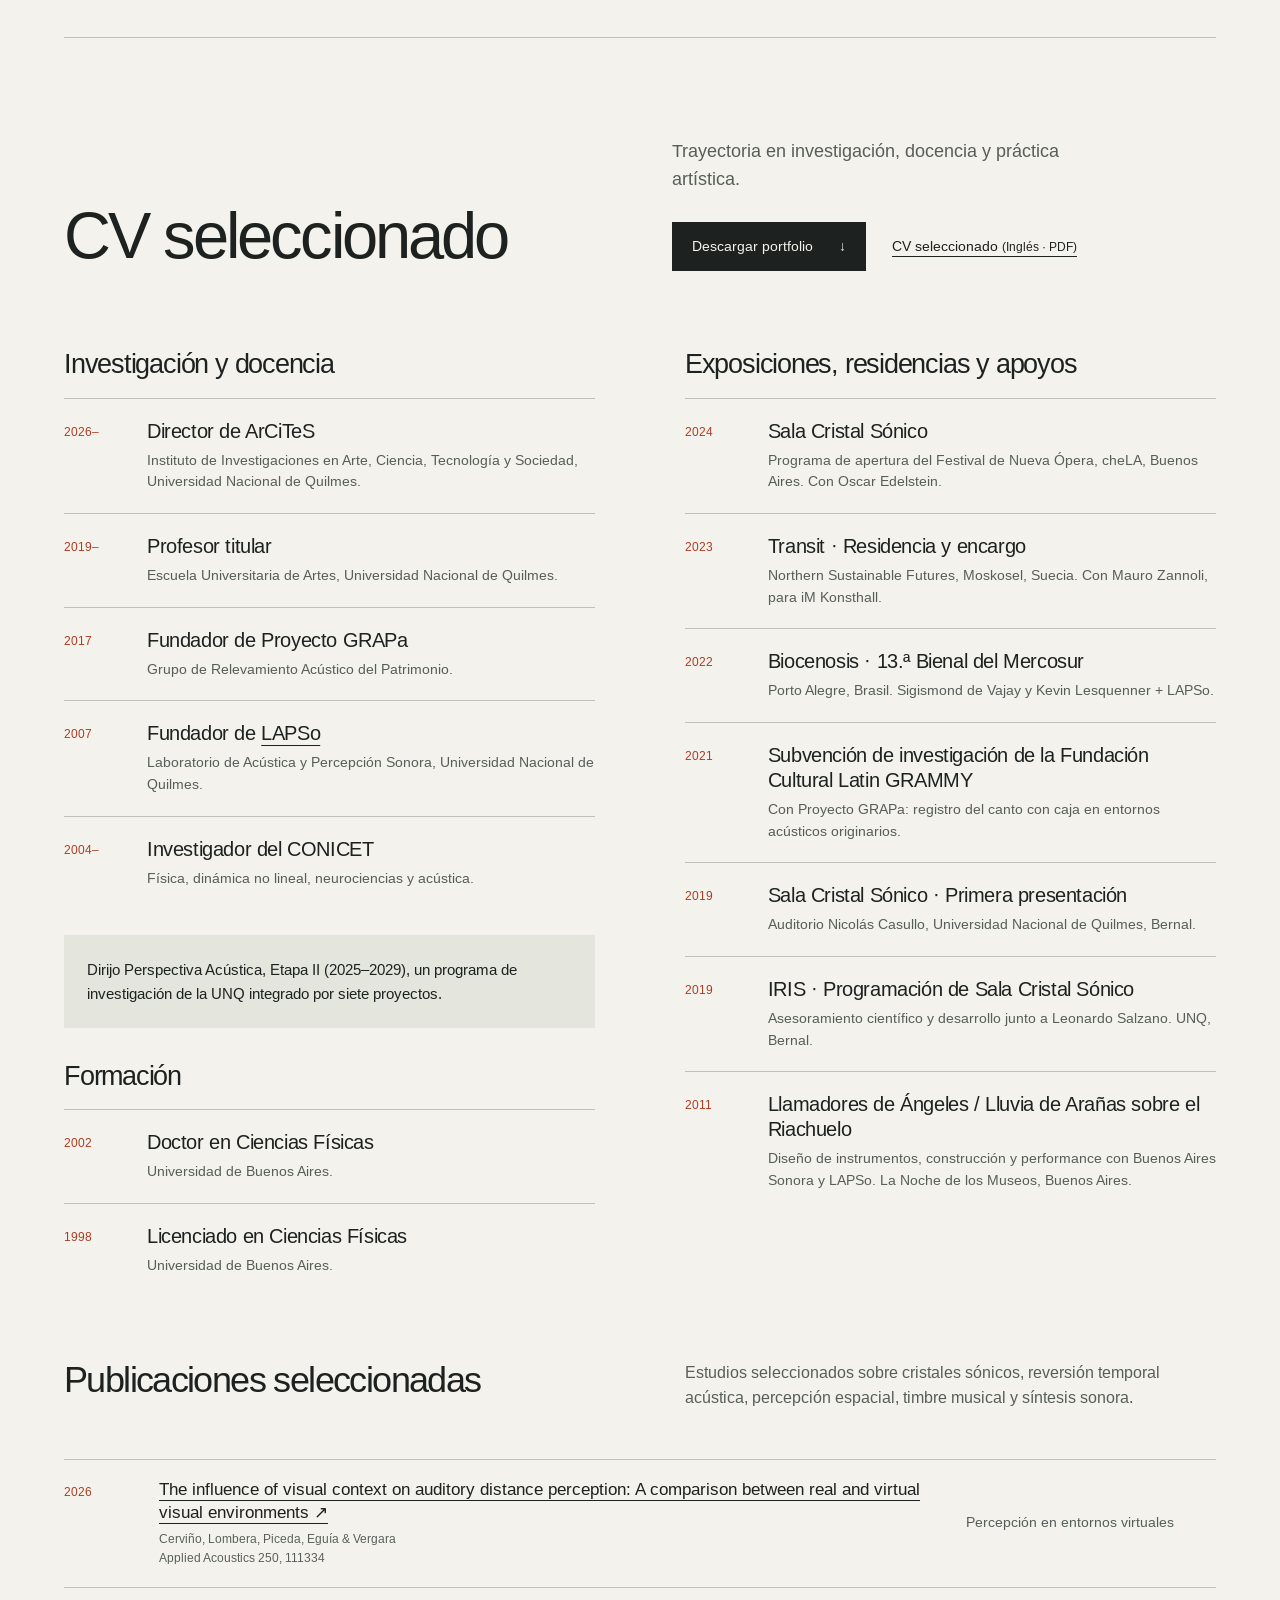
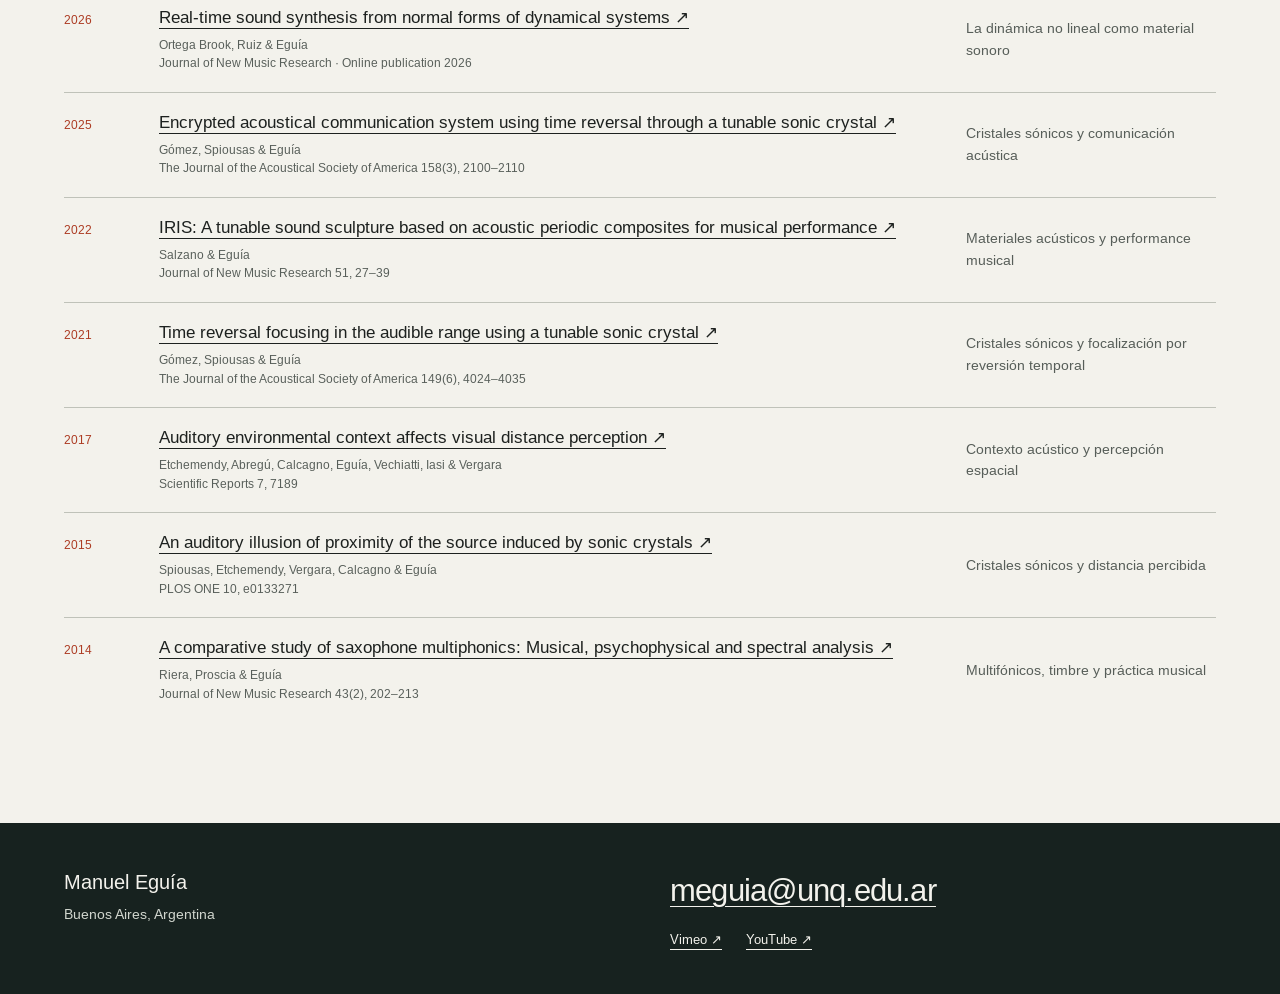
==== commit 1aa97511: "Merge About text and reorder interdisciplinary practice and workshops" ====
--- a/docs/es/index.html
+++ b/docs/es/index.html
@@ -1 +1,12 @@
-<!doctype html><html lang="es"><head><meta charset="utf-8"><meta name="viewport" content="width=device-width,initial-scale=1"><title>Manuel Eguía — Sonido, espacio y percepción</title><meta name="description" content="Trabajo con el sonido, la acústica y la percepción auditiva a través de instalaciones, entornos virtuales y proyectos colectivos."><meta name="theme-color" content="#f3f2ec"><link rel="canonical" href="https://meguia.github.io/dossier/es/"><link rel="alternate" hreflang="en" href="https://meguia.github.io/dossier/"><link rel="alternate" hreflang="es" href="https://meguia.github.io/dossier/es/"><meta property="og:type" content="website"><meta property="og:title" content="Manuel Eguía — Sonido, espacio y percepción"><meta property="og:description" content="Trabajo con el sonido, la acústica y la percepción auditiva a través de instalaciones, entornos virtuales y proyectos colectivos."><meta property="og:url" content="https://meguia.github.io/dossier/es/"><meta property="og:image" content="https://meguia.github.io/dossier/assets/images/sonic-performance.jpg"><meta name="twitter:card" content="summary_large_image"><link rel="stylesheet" href="../assets/site.css"><script type="application/ld+json">{"@context": "https://schema.org", "@type": "Person", "name": "Manuel Camilo Eguía", "alternateName": "Manuel Eguía", "url": "https://meguia.github.io/dossier/", "jobTitle": "Artista sonoro · Físico · Investigador", "sameAs": ["https://vimeo.com/meguia", "https://www.youtube.com/@manueleguia2915"]}</script></head><body><a class="skip" href="#main">Saltar al contenido</a><div class="wrap"><header class="site-header" id="top"><a class="brand" href="../es/">Manuel Eguía</a><nav class="nav" aria-label="Main"><a href="../es/#works">Obras</a><a href="../es/#practice">Sobre mí</a><a href="../es/#cv">CV</a><a href="../es/#contact">Contacto</a><span class="lang" aria-label="Idioma"><a href="../" lang="en" hreflang="en" >EN</a><a href="../es/" lang="es" hreflang="es" aria-current="page">ES</a></span></nav></header></div><main id="main"><div class="wrap"><section class="opening"><p class="opening-text">Trabajo con el sonido, la acústica y la percepción auditiva a través de instalaciones, entornos virtuales y proyectos colectivos.</p><div class="actions"><a class="button" href="../downloads/Manuel-Eguia-Portfolio.pdf">Descargar portfolio <span aria-hidden="true">↓</span></a><a class="text-link" href="../downloads/Manuel-Eguia-CV.pdf">CV seleccionado <small>(Inglés · PDF)</small></a></div></section><section class="section selected-works" id="works"><div class="section-heading"><div><p class="eyebrow">01—06</p><h1 class="works-heading">Obras seleccionadas</h1></div><p>Seis proyectos que exploran relaciones entre sonido, materiales, cuerpos y territorio.</p></div><div class="works-grid"><a class="work-card" href="works/sonic-crystal-room/"><img src="../assets/images/sonic-performance.jpg" alt="Intérpretes a contraluz frente a las columnas iluminadas de Sala Cristal Sónico." class="" loading="lazy" decoding="async"><div class="card-meta"><span>01 / Instalación acústica</span><span>2019–2024</span></div><div class="card-title"><h3>Sala Cristal Sónico</h3><span class="arrow" aria-hidden="true">↗</span></div><div class="card-subtitle">Una sala que se vuelve instrumento</div><div class="card-credit">Manuel Eguía / Oscar Edelstein</div></a><a class="work-card" href="works/wind-chimes/"><img src="../assets/images/wind-chimes-building.jpg" alt="El equipo arma los grandes tubos metálicos de un llamador sobre una embarcación bajo el puente transbordador." class="" style="object-position:center 78%" loading="lazy" decoding="async"><div class="card-meta"><span>02 / Instrumentos para sitio específico</span><span>2011</span></div><div class="card-title"><h3>Llamadores de Ángeles</h3><span class="arrow" aria-hidden="true">↗</span></div><div class="card-subtitle">Instrumentos tubulares para un puente y un río</div><div class="card-credit">Buenos Aires Sonora / LAPSo</div></a><a class="work-card" href="works/iris/"><img src="../assets/images/iris-teaser.jpg" alt="Imagen del teaser de IRIS: luz azul a través de los discos perforados superpuestos de la escultura." class="" loading="lazy" decoding="async"><div class="card-meta"><span>03 / Escultura acústica cinética</span><span>2018–2019</span></div><div class="card-title"><h3>IRIS</h3><span class="arrow" aria-hidden="true">↗</span></div><div class="card-subtitle">Discos que giran, sonido que cambia</div><div class="card-credit">Leonardo Salzano / Manuel Eguía · LAPSo</div></a><a class="work-card" href="works/transit/"><img src="../assets/images/transit-container.jpg" alt="La galería-contenedor de Transit situada en un paisaje boscoso." class="" loading="lazy" decoding="async"><div class="card-meta"><span>04 / Instalación de realidad virtual para sitio específico</span><span>2023</span></div><div class="card-title"><h3>Transit</h3><span class="arrow" aria-hidden="true">↗</span></div><div class="card-subtitle">Adentro, afuera, en otro lugar</div><div class="card-credit">Manuel Eguía / Mauro Zannoli</div></a><a class="work-card" href="works/grapa/"><img src="../assets/images/grapa-circle.jpg" alt="Copleras y copleros sentados en ronda con sus cajas bajo las paredes rocosas del anfiteatro natural." class="" loading="lazy" decoding="async"><div class="card-meta"><span>05 / Patrimonio acústico</span><span>2017–</span></div><div class="card-title"><h3>Proyecto GRAPa</h3><span class="arrow" aria-hidden="true">↗</span></div><div class="card-subtitle">Escuchar una voz y el lugar que le responde</div><div class="card-credit">Proyecto GRAPa · Manuel Eguía, Francisco Durante, Damián Payo, Mauro Zannoli</div></a><a class="work-card" href="works/biocenosis/"><img src="../assets/images/biocenosis.jpg" alt="Edificios iluminados de la maqueta urbana de Biocenosis bajo una proyección atmosférica azul." class="" loading="lazy" decoding="async"><div class="card-meta"><span>06 / Instalación interactiva</span><span>2022</span></div><div class="card-title"><h3>Biocenosis</h3><span class="arrow" aria-hidden="true">↗</span></div><div class="card-subtitle">La ciudad como sistema interdependiente</div><div class="card-credit">Sigismond de Vajay &amp; Kevin Lesquenner + LAPSo</div></a></div></section></div><section class="statement-section section" id="practice"><div class="wrap statement-grid"><div><p class="eyebrow">Sobre mí</p><h2>Práctica artística e investigación científica</h2><div class="portrait-row"><img src="../assets/images/portrait.jpg" alt="Manuel Eguía" class="" loading="lazy" decoding="async"><p>Vivo y trabajo en Buenos Aires. Fundé el Laboratorio de Acústica y Percepción Sonora (<a class="institution-link" href="https://lapso.org/">LAPSo</a>) en la <a class="institution-link" href="https://www.unq.edu.ar/">Universidad Nacional de Quilmes</a> en 2007, y Proyecto GRAPa en 2017.</p></div></div><div class="statement-copy"><p>Mi base profesional es la investigación en física, dinámica no lineal, neurociencias y acústica. Desde hace 25 años trabajo en una escuela de artes, formando artistas y vinculando el arte y la ciencia a través del laboratorio y de colaboraciones internacionales. Mi práctica artística se ha desarrollado a partir de ese trabajo.</p><p>Desarrollo obras a partir de preguntas actuales sobre sonido, acústica y percepción auditiva. Estos proyectos estudian cómo los materiales acústicos afectan la escucha, cómo los entornos virtuales modifican la percepción del espacio y cómo las prácticas musicales se relacionan con sus entornos acústicos.</p><p>Utilizo modelos científicos, experimentos y desarrollos técnicos para explorar espacios, condiciones acústicas y modos de escucha específicos.</p></div></div></section><div class="wrap"><section class="section practice-grid"><div><h2>El laboratorio, el aula, la obra</h2><p>En LAPSo trabajamos como investigadores y artistas en experimentación acústica, espacialización del sonido, diseño de instrumentos, percepción auditiva y entornos virtuales.</p><p>Doy clases y acompaño proyectos de música, artes escénicas y artes visuales. También dirijo tesis doctorales entre ciencia, arte y tecnología y participo en talleres internacionales con personas de distintas disciplinas.</p><div class="current"><p class="eyebrow">Trabajo en proceso</p><h4>Investigación actual: reversión temporal acústica</h4><p>Los experimentos actuales extienden la investigación sobre reversión temporal acústica a pulsos que viajan por láminas de acero. El trabajo estudia cómo la flexión de la superficie modifica la focalización, el timbre y la radiación sonora, y cómo esos cambios se relacionan con el gesto y la escucha espacial.</p></div></div><div><h3>Talleres en Performing Arts Forum</h3><p>Participo en el proyecto L.I.F.E., iniciado por Gabriel Catren en el Performing Arts Forum de Saint-Erme, Francia. En estos talleres exploramos preguntas científicas y matemáticas mediante la experimentación artística colectiva.</p><ul class="list"><li><span class="year">2022</span><div><h4>Deeply Organized Chaos</h4><p>A cargo del taller. Caos y complejidad a través de conceptos accesibles, fractales, experimentación sonora y experiencias corporales. 7–13 de julio.</p></div></li><li><span class="year">2023</span><div><h4>Hot Identities and Vicious Abstractions</h4><p>Asistencia a Gabriel Catren, junto a Jonathan Lorand, en un taller sobre los fundamentos de la matemática. 21–29 de octubre.</p></div></li><li><span class="year">2025</span><div><h4>The Infinite, the Infinitesimal and the Imaginary</h4><p>Asistencia a Gabriel Catren, junto a Jonathan Lorand y Emily Roff. Una exploración del cálculo, el infinito y el pensamiento matemático. 20–28 de octubre.</p></div></li></ul></div></section><section class="section collab-section"><div class="section-heading"><h3>Colaboraciones internacionales seleccionadas</h3><p>Diseño sonoro y desarrollo técnico en colaboración con los autores de estas obras.</p></div><ul class="list collab-list"><li><span class="year">2023–2024</span><div><h4>Beehive / Colmena</h4><p>Jorge Macchi</p><p>Realización sonora multicanal. What the Night Tells the Day, PAC, Milán.</p></div></li><li><span class="year">2023</span><div><h4>Glockenbuch IV (Spectre Maria dei Carmini)</h4><p>Marcus Schmickler, en colaboración con Julian Rohrhuber</p><p>Colaboración sonora multicanal. Programa Sound Microscopies, Biennale Musica, Venecia.</p></div></li><li><span class="year">2021</span><div><h4>Reliquias</h4><p>Jorge Caterbetti</p><p>Colaboración técnica en la instalación dedicada a Julio López. Centro Cultural Kirchner, Buenos Aires.</p></div></li><li><span class="year">2020</span><div><h4>La Cathédrale engloutie</h4><p>Jorge Macchi</p><p>Desarrollo de la instalación sonora, con apoyo de la UNQ. Musée cantonal des Beaux-Arts, Lausana. 10 de septiembre–22 de noviembre.</p></div></li><li><span class="year">2019</span><div><h4>Huella Sonora / Alfombra Sonora</h4><p>Jorge Caterbetti</p><p>Colaboración técnica en una instalación sonora interactiva del proyecto Green Carpet. Centro Cultural de la Ciencia, Buenos Aires.</p></div></li></ul></section><section class="section cv-section" id="cv"><div class="section-heading"><h2>CV seleccionado</h2><div><p>Trayectoria en investigación, docencia y práctica artística.</p><div class="actions"><a class="button" href="../downloads/Manuel-Eguia-Portfolio.pdf">Descargar portfolio <span aria-hidden="true">↓</span></a><a class="text-link" href="../downloads/Manuel-Eguia-CV.pdf">CV seleccionado <small>(Inglés · PDF)</small></a></div></div></div><div class="cv-columns"><div><h3>Investigación y docencia</h3><ul class="list"><li><span class="year">2026–</span><div><h4>Director de ArCiTeS</h4><p>Instituto de Investigaciones en Arte, Ciencia, Tecnología y Sociedad, Universidad Nacional de Quilmes.</p></div></li><li><span class="year">2019–</span><div><h4>Profesor titular</h4><p>Escuela Universitaria de Artes, Universidad Nacional de Quilmes.</p></div></li><li><span class="year">2017</span><div><h4>Fundador de Proyecto GRAPa</h4><p>Grupo de Relevamiento Acústico del Patrimonio.</p></div></li><li><span class="year">2007</span><div><h4>Fundador de <a class="institution-link" href="https://lapso.org/">LAPSo</a></h4><p>Laboratorio de Acústica y Percepción Sonora, Universidad Nacional de Quilmes.</p></div></li><li><span class="year"></span><div><h4>Investigador del CONICET</h4><p>Física, dinámica no lineal, neurociencias y acústica.</p></div></li></ul><p class="programme">Dirijo Perspectiva Acústica, Etapa II (2025–2029), un programa de investigación de la UNQ integrado por siete proyectos.</p><h3>Formación</h3><ul class="list"><li><span class="year">2002</span><div><h4>Doctor en Ciencias Físicas</h4><p>Universidad de Buenos Aires.</p></div></li><li><span class="year">1998</span><div><h4>Licenciado en Ciencias Físicas</h4><p>Universidad de Buenos Aires.</p></div></li></ul></div><div><h3>Exposiciones, residencias y apoyos</h3><ul class="list"><li><span class="year">2024</span><div><h4>Sala Cristal Sónico</h4><p>Programa de apertura del Festival de Nueva Ópera, cheLA, Buenos Aires. Con Oscar Edelstein.</p></div></li><li><span class="year">2023</span><div><h4>Transit · Residencia y encargo</h4><p>Northern Sustainable Futures, Moskosel, Suecia. Con Mauro Zannoli, para iM Konsthall.</p></div></li><li><span class="year">2022</span><div><h4>Biocenosis · 13.ª Bienal del Mercosur</h4><p>Porto Alegre, Brasil. Sigismond de Vajay y Kevin Lesquenner + LAPSo.</p></div></li><li><span class="year">2021</span><div><h4>Subvención de investigación de la Fundación Cultural Latin GRAMMY</h4><p>Con Proyecto GRAPa: registro del canto con caja en entornos acústicos originarios.</p></div></li><li><span class="year">2019</span><div><h4>Sala Cristal Sónico · Primera presentación</h4><p>Auditorio Nicolás Casullo, Universidad Nacional de Quilmes, Bernal.</p></div></li><li><span class="year">2019</span><div><h4>IRIS · Programación de Sala Cristal Sónico</h4><p>Asesoramiento científico y desarrollo junto a Leonardo Salzano. UNQ, Bernal.</p></div></li><li><span class="year">2011</span><div><h4>Llamadores de Ángeles / Lluvia de Arañas sobre el Riachuelo</h4><p>Diseño de instrumentos, construcción y performance con Buenos Aires Sonora y LAPSo. La Noche de los Museos, Buenos Aires.</p></div></li></ul></div></div><div class="research"><div class="research-head"><h3>Publicaciones seleccionadas</h3><p>Estudios seleccionados sobre cristales sónicos, reversión temporal acústica, percepción espacial, timbre musical y síntesis sonora.</p></div><ol class="publications"><li><span class="year">2026</span><div><div class="publication-title"><a href="https://doi.org/10.1016/j.apacoust.2026.111334">The influence of visual context on auditory distance perception: A comparison between real and virtual visual environments ↗</a></div><div class="publication-meta">Cerviño, Lombera, Piceda, Eguía &amp; Vergara<br>Applied Acoustics 250, 111334</div></div><span class="publication-theme">Percepción en entornos virtuales</span></li><li><span class="year">2026</span><div><div class="publication-title"><a href="https://doi.org/10.1080/09298215.2026.2634043">Real-time sound synthesis from normal forms of dynamical systems ↗</a></div><div class="publication-meta">Ortega Brook, Ruiz &amp; Eguía<br>Journal of New Music Research · Online publication 2026</div></div><span class="publication-theme">La dinámica no lineal como material sonoro</span></li><li><span class="year">2025</span><div><div class="publication-title"><a href="https://doi.org/10.1121/10.0039245">Encrypted acoustical communication system using time reversal through a tunable sonic crystal ↗</a></div><div class="publication-meta">Gómez, Spiousas &amp; Eguía<br>The Journal of the Acoustical Society of America 158(3), 2100–2110</div></div><span class="publication-theme">Cristales sónicos y comunicación acústica</span></li><li><span class="year">2022</span><div><div class="publication-title"><a href="https://doi.org/10.1080/09298215.2022.2049313">IRIS: A tunable sound sculpture based on acoustic periodic composites for musical performance ↗</a></div><div class="publication-meta">Salzano &amp; Eguía<br>Journal of New Music Research 51, 27–39</div></div><span class="publication-theme">Materiales acústicos y performance musical</span></li><li><span class="year">2021</span><div><div class="publication-title"><a href="https://doi.org/10.1121/10.0005196">Time reversal focusing in the audible range using a tunable sonic crystal ↗</a></div><div class="publication-meta">Gómez, Spiousas &amp; Eguía<br>The Journal of the Acoustical Society of America 149(6), 4024–4035</div></div><span class="publication-theme">Cristales sónicos y focalización por reversión temporal</span></li><li><span class="year">2017</span><div><div class="publication-title"><a href="https://doi.org/10.1038/s41598-017-06495-3">Auditory environmental context affects visual distance perception ↗</a></div><div class="publication-meta">Etchemendy, Abregú, Calcagno, Eguía, Vechiatti, Iasi &amp; Vergara<br>Scientific Reports 7, 7189</div></div><span class="publication-theme">Contexto acústico y percepción espacial</span></li><li><span class="year">2015</span><div><div class="publication-title"><a href="https://doi.org/10.1371/journal.pone.0133271">An auditory illusion of proximity of the source induced by sonic crystals ↗</a></div><div class="publication-meta">Spiousas, Etchemendy, Vergara, Calcagno &amp; Eguía<br>PLOS ONE 10, e0133271</div></div><span class="publication-theme">Cristales sónicos y distancia percibida</span></li><li><span class="year">2014</span><div><div class="publication-title"><a href="https://doi.org/10.1080/09298215.2013.860993">A comparative study of saxophone multiphonics: Musical, psychophysical and spectral analysis ↗</a></div><div class="publication-meta">Riera, Proscia &amp; Eguía<br>Journal of New Music Research 43(2), 202–213</div></div><span class="publication-theme">Multifónicos, timbre y práctica musical</span></li></ol></div></section></div></main><footer class="contact-section" id="contact" aria-label="Contacto"><div class="contact-grid"><div><p class="contact-name">Manuel Eguía</p><p class="contact-location">Buenos Aires, Argentina</p></div><address><a class="email" href="mailto:meguia@unq.edu.ar">meguia@unq.edu.ar</a><div class="channels"><a href="https://vimeo.com/meguia">Vimeo ↗</a><a href="https://www.youtube.com/@manueleguia2915">YouTube ↗</a></div></address></div></footer></body></html>+<!doctype html><html lang="es"><head><meta charset="utf-8"><meta name="viewport" content="width=device-width,initial-scale=1"><title>Manuel Eguía — Sonido, espacio y percepción</title><meta name="description" content="Trabajo con el sonido, la acústica y la percepción auditiva a través de instalaciones, entornos virtuales y proyectos colectivos."><meta name="theme-color" content="#f3f2ec"><link rel="canonical" href="https://meguia.github.io/dossier/es/"><link rel="alternate" hreflang="en" href="https://meguia.github.io/dossier/"><link rel="alternate" hreflang="es" href="https://meguia.github.io/dossier/es/"><meta property="og:type" content="website"><meta property="og:title" content="Manuel Eguía — Sonido, espacio y percepción"><meta property="og:description" content="Trabajo con el sonido, la acústica y la percepción auditiva a través de instalaciones, entornos virtuales y proyectos colectivos."><meta property="og:url" content="https://meguia.github.io/dossier/es/"><meta property="og:image" content="https://meguia.github.io/dossier/assets/images/sonic-performance.jpg"><meta name="twitter:card" content="summary_large_image"><link rel="stylesheet" href="../assets/site.css"><script type="application/ld+json">{"@context": "https://schema.org", "@type": "Person", "name": "Manuel Camilo Eguía", "alternateName": "Manuel Eguía", "url": "https://meguia.github.io/dossier/", "jobTitle": "Artista sonoro · Físico · Investigador", "sameAs": ["https://vimeo.com/meguia", "https://www.youtube.com/@manueleguia2915"]}</script></head><body><a class="skip" href="#main">Saltar al contenido</a><div class="wrap"><header class="site-header" id="top"><a class="brand" href="../es/">Manuel Eguía</a><nav class="nav" aria-label="Main"><a href="../es/#works">Obras</a><a href="../es/#practice">Sobre mí</a><a href="../es/#cv">CV</a><a href="../es/#contact">Contacto</a><span class="lang" aria-label="Idioma"><a href="../" lang="en" hreflang="en" >EN</a><a href="../es/" lang="es" hreflang="es" aria-current="page">ES</a></span></nav></header></div><main id="main">
+<div class="wrap">
+<section class="opening"><p class="opening-text">Trabajo con el sonido, la acústica y la percepción auditiva a través de instalaciones, entornos virtuales y proyectos colectivos.</p><div class="actions"><a class="button" href="../downloads/Manuel-Eguia-Portfolio.pdf">Descargar portfolio <span aria-hidden="true">↓</span></a><a class="text-link" href="../downloads/Manuel-Eguia-CV.pdf">CV seleccionado <small>(Inglés · PDF)</small></a></div></section>
+<section class="section selected-works" id="works"><div class="section-heading"><div><p class="eyebrow">01—06</p><h1 class="works-heading">Obras seleccionadas</h1></div><p>Seis proyectos que exploran relaciones entre sonido, materiales, cuerpos y territorio.</p></div><div class="works-grid"><a class="work-card" href="works/sonic-crystal-room/"><img src="../assets/images/sonic-performance.jpg" alt="Intérpretes a contraluz frente a las columnas iluminadas de Sala Cristal Sónico." class="" loading="lazy" decoding="async"><div class="card-meta"><span>01 / Instalación acústica</span><span>2019–2024</span></div><div class="card-title"><h3>Sala Cristal Sónico</h3><span class="arrow" aria-hidden="true">↗</span></div><div class="card-subtitle">Una sala que se vuelve instrumento</div><div class="card-credit">Manuel Eguía / Oscar Edelstein</div></a><a class="work-card" href="works/wind-chimes/"><img src="../assets/images/wind-chimes-building.jpg" alt="El equipo arma los grandes tubos metálicos de un llamador sobre una embarcación bajo el puente transbordador." class="" style="object-position:center 78%" loading="lazy" decoding="async"><div class="card-meta"><span>02 / Instrumentos para sitio específico</span><span>2011</span></div><div class="card-title"><h3>Llamadores de Ángeles</h3><span class="arrow" aria-hidden="true">↗</span></div><div class="card-subtitle">Instrumentos tubulares para un puente y un río</div><div class="card-credit">Buenos Aires Sonora / LAPSo</div></a><a class="work-card" href="works/iris/"><img src="../assets/images/iris-teaser.jpg" alt="Imagen del teaser de IRIS: luz azul a través de los discos perforados superpuestos de la escultura." class="" loading="lazy" decoding="async"><div class="card-meta"><span>03 / Escultura acústica cinética</span><span>2018–2019</span></div><div class="card-title"><h3>IRIS</h3><span class="arrow" aria-hidden="true">↗</span></div><div class="card-subtitle">Discos que giran, sonido que cambia</div><div class="card-credit">Leonardo Salzano / Manuel Eguía · LAPSo</div></a><a class="work-card" href="works/transit/"><img src="../assets/images/transit-container.jpg" alt="La galería-contenedor de Transit situada en un paisaje boscoso." class="" loading="lazy" decoding="async"><div class="card-meta"><span>04 / Instalación de realidad virtual para sitio específico</span><span>2023</span></div><div class="card-title"><h3>Transit</h3><span class="arrow" aria-hidden="true">↗</span></div><div class="card-subtitle">Adentro, afuera, en otro lugar</div><div class="card-credit">Manuel Eguía / Mauro Zannoli</div></a><a class="work-card" href="works/grapa/"><img src="../assets/images/grapa-circle.jpg" alt="Copleras y copleros sentados en ronda con sus cajas bajo las paredes rocosas del anfiteatro natural." class="" loading="lazy" decoding="async"><div class="card-meta"><span>05 / Patrimonio acústico</span><span>2017–</span></div><div class="card-title"><h3>Proyecto GRAPa</h3><span class="arrow" aria-hidden="true">↗</span></div><div class="card-subtitle">Escuchar una voz y el lugar que le responde</div><div class="card-credit">Proyecto GRAPa · Manuel Eguía, Francisco Durante, Damián Payo, Mauro Zannoli</div></a><a class="work-card" href="works/biocenosis/"><img src="../assets/images/biocenosis.jpg" alt="Edificios iluminados de la maqueta urbana de Biocenosis bajo una proyección atmosférica azul." class="" loading="lazy" decoding="async"><div class="card-meta"><span>06 / Instalación interactiva</span><span>2022</span></div><div class="card-title"><h3>Biocenosis</h3><span class="arrow" aria-hidden="true">↗</span></div><div class="card-subtitle">La ciudad como sistema interdependiente</div><div class="card-credit">Sigismond de Vajay &amp; Kevin Lesquenner + LAPSo</div></a></div></section>
+</div>
+<section class="statement-section" id="practice"><div class="about-layout"><figure class="about-image"><img src="../assets/images/portrait.jpg" alt="Manuel Eguía" class="about-portrait" loading="lazy" decoding="async"></figure><div class="about-copy"><p class="eyebrow">Sobre mí</p><h2>Práctica artística e investigación científica</h2><p>Mi base profesional es la investigación en física, dinámica no lineal, neurociencias y acústica. Trabajo en Buenos Aires, Argentina, en la Escuela Universitaria de Artes de la <a class="institution-link" href="https://www.unq.edu.ar/">Universidad Nacional de Quilmes</a>. Desde hace 25 años formo artistas y vinculo el arte y la ciencia a través del trabajo en el laboratorio <a class="institution-link" href="https://lapso.org/">LAPSo</a> y de colaboraciones internacionales.</p><p>Desarrollo obras a partir de preguntas actuales sobre sonido, acústica y percepción auditiva. Estos proyectos estudian cómo los materiales acústicos afectan la escucha, cómo los entornos virtuales modifican la percepción del espacio y cómo las prácticas musicales se relacionan con sus entornos acústicos.</p><p>Utilizo modelos científicos, experimentos y desarrollos técnicos para explorar espacios, condiciones acústicas y modos de escucha específicos.</p></div></div></section>
+<div class="wrap">
+<section class="section interdisciplinary-section" id="interdisciplinary"><h2>Trabajo interdisciplinario</h2><div class="interdisciplinary-grid"><div><p>Fundé el Laboratorio de Acústica y Percepción Sonora (<a class="institution-link" href="https://lapso.org/">LAPSo</a>) en la <a class="institution-link" href="https://www.unq.edu.ar/">Universidad Nacional de Quilmes</a> en 2007. Trabajamos como investigadores y artistas en experimentación acústica, espacialización del sonido, diseño de instrumentos, percepción auditiva y entornos virtuales.</p><p>Doy clases y acompaño proyectos de música, artes escénicas y artes visuales. También dirijo tesis doctorales entre ciencia, arte y tecnología y participo en talleres internacionales con personas de distintas disciplinas.</p></div><div class="current"><h3>Investigación actual: reversión temporal acústica</h3><p>Estamos extendiendo nuestra investigación sobre reversión temporal acústica a pulsos que viajan por láminas de acero. Estudiamos cómo la flexión de la superficie modifica la focalización, el timbre y la radiación sonora, y cómo esos cambios se relacionan con el gesto y la escucha espacial.</p></div></div><p class="collective-description">También trabajamos como colectivo artístico y brindamos apoyo técnico a otros artistas y colectivos, a través del diseño sonoro y el desarrollo tecnológico.</p></section>
+<section class="section collab-section" id="collaborations"><h2>Colaboraciones internacionales seleccionadas</h2><ul class="list collab-list"><li><span class="year">2023–2024</span><div><h4>Beehive / Colmena</h4><p>Jorge Macchi</p><p>Realización sonora multicanal. What the Night Tells the Day, PAC, Milán.</p></div></li><li><span class="year">2023</span><div><h4>Glockenbuch IV (Spectre Maria dei Carmini)</h4><p>Marcus Schmickler, en colaboración con Julian Rohrhuber</p><p>Colaboración sonora multicanal. Programa Sound Microscopies, Biennale Musica, Venecia.</p></div></li><li><span class="year">2021</span><div><h4>Reliquias</h4><p>Jorge Caterbetti</p><p>Colaboración técnica en la instalación dedicada a Julio López. Centro Cultural Kirchner, Buenos Aires.</p></div></li><li><span class="year">2020</span><div><h4>La Cathédrale engloutie</h4><p>Jorge Macchi</p><p>Desarrollo de la instalación sonora, con apoyo de la UNQ. Musée cantonal des Beaux-Arts, Lausana. 10 de septiembre–22 de noviembre.</p></div></li><li><span class="year">2019</span><div><h4>Huella Sonora / Alfombra Sonora</h4><p>Jorge Caterbetti</p><p>Colaboración técnica en una instalación sonora interactiva del proyecto Green Carpet. Centro Cultural de la Ciencia, Buenos Aires.</p></div></li></ul></section>
+<section class="section workshops-section" id="workshops"><div class="workshops-grid"><div><h2>Talleres en PAF</h2><p>Participo en el proyecto L.I.F.E., iniciado por Gabriel Catren en el Performing Arts Forum de Saint-Erme, Francia. En estos talleres exploramos preguntas científicas y matemáticas mediante la experimentación artística colectiva.</p></div><div><ul class="list"><li><span class="year">2022</span><div><h4>Deeply Organized Chaos</h4><p>A cargo del taller. Caos y complejidad a través de conceptos accesibles, fractales, experimentación sonora y experiencias corporales. 7–13 de julio.</p></div></li><li><span class="year">2023</span><div><h4>Hot Identities and Vicious Abstractions</h4><p>Asistencia a Gabriel Catren, junto a Jonathan Lorand, en un taller sobre los fundamentos de la matemática. 21–29 de octubre.</p></div></li><li><span class="year">2025</span><div><h4>The Infinite, the Infinitesimal and the Imaginary</h4><p>Asistencia a Gabriel Catren, junto a Jonathan Lorand y Emily Roff. Una exploración del cálculo, el infinito y el pensamiento matemático. 20–28 de octubre.</p></div></li></ul></div></div></section>
+<section class="section cv-section" id="cv"><div class="section-heading"><h2>CV seleccionado</h2><div><p>Trayectoria en investigación, docencia y práctica artística.</p><div class="actions"><a class="button" href="../downloads/Manuel-Eguia-Portfolio.pdf">Descargar portfolio <span aria-hidden="true">↓</span></a><a class="text-link" href="../downloads/Manuel-Eguia-CV.pdf">CV seleccionado <small>(Inglés · PDF)</small></a></div></div></div><div class="cv-columns"><div><h3>Investigación y docencia</h3><ul class="list"><li><span class="year">2026–</span><div><h4>Director de ArCiTeS</h4><p>Instituto de Investigaciones en Arte, Ciencia, Tecnología y Sociedad, Universidad Nacional de Quilmes.</p></div></li><li><span class="year">2019–</span><div><h4>Profesor titular</h4><p>Escuela Universitaria de Artes, Universidad Nacional de Quilmes.</p></div></li><li><span class="year">2017</span><div><h4>Fundador de Proyecto GRAPa</h4><p>Grupo de Relevamiento Acústico del Patrimonio.</p></div></li><li><span class="year">2007</span><div><h4>Fundador de <a class="institution-link" href="https://lapso.org/">LAPSo</a></h4><p>Laboratorio de Acústica y Percepción Sonora, Universidad Nacional de Quilmes.</p></div></li><li><span class="year">2004–</span><div><h4>Investigador del CONICET</h4><p>Física, dinámica no lineal, neurociencias y acústica.</p></div></li></ul><p class="programme">Dirijo Perspectiva Acústica, Etapa II (2025–2029), un programa de investigación de la UNQ integrado por siete proyectos.</p><h3>Formación</h3><ul class="list"><li><span class="year">2002</span><div><h4>Doctor en Ciencias Físicas</h4><p>Universidad de Buenos Aires.</p></div></li><li><span class="year">1998</span><div><h4>Licenciado en Ciencias Físicas</h4><p>Universidad de Buenos Aires.</p></div></li></ul></div><div><h3>Exposiciones, residencias y apoyos</h3><ul class="list"><li><span class="year">2024</span><div><h4>Sala Cristal Sónico</h4><p>Programa de apertura del Festival de Nueva Ópera, cheLA, Buenos Aires. Con Oscar Edelstein.</p></div></li><li><span class="year">2023</span><div><h4>Transit · Residencia y encargo</h4><p>Northern Sustainable Futures, Moskosel, Suecia. Con Mauro Zannoli, para iM Konsthall.</p></div></li><li><span class="year">2022</span><div><h4>Biocenosis · 13.ª Bienal del Mercosur</h4><p>Porto Alegre, Brasil. Sigismond de Vajay y Kevin Lesquenner + LAPSo.</p></div></li><li><span class="year">2021</span><div><h4>Subvención de investigación de la Fundación Cultural Latin GRAMMY</h4><p>Con Proyecto GRAPa: registro del canto con caja en entornos acústicos originarios.</p></div></li><li><span class="year">2019</span><div><h4>Sala Cristal Sónico · Primera presentación</h4><p>Auditorio Nicolás Casullo, Universidad Nacional de Quilmes, Bernal.</p></div></li><li><span class="year">2019</span><div><h4>IRIS · Programación de Sala Cristal Sónico</h4><p>Asesoramiento científico y desarrollo junto a Leonardo Salzano. UNQ, Bernal.</p></div></li><li><span class="year">2011</span><div><h4>Llamadores de Ángeles / Lluvia de Arañas sobre el Riachuelo</h4><p>Diseño de instrumentos, construcción y performance con Buenos Aires Sonora y LAPSo. La Noche de los Museos, Buenos Aires.</p></div></li></ul></div></div><div class="research"><div class="research-head"><h3>Publicaciones seleccionadas</h3><p>Estudios seleccionados sobre cristales sónicos, reversión temporal acústica, percepción espacial, timbre musical y síntesis sonora.</p></div><ol class="publications"><li><span class="year">2026</span><div><div class="publication-title"><a href="https://doi.org/10.1016/j.apacoust.2026.111334">The influence of visual context on auditory distance perception: A comparison between real and virtual visual environments ↗</a></div><div class="publication-meta">Cerviño, Lombera, Piceda, Eguía &amp; Vergara<br>Applied Acoustics 250, 111334</div></div><span class="publication-theme">Percepción en entornos virtuales</span></li><li><span class="year">2026</span><div><div class="publication-title"><a href="https://doi.org/10.1080/09298215.2026.2634043">Real-time sound synthesis from normal forms of dynamical systems ↗</a></div><div class="publication-meta">Ortega Brook, Ruiz &amp; Eguía<br>Journal of New Music Research · Online publication 2026</div></div><span class="publication-theme">La dinámica no lineal como material sonoro</span></li><li><span class="year">2025</span><div><div class="publication-title"><a href="https://doi.org/10.1121/10.0039245">Encrypted acoustical communication system using time reversal through a tunable sonic crystal ↗</a></div><div class="publication-meta">Gómez, Spiousas &amp; Eguía<br>The Journal of the Acoustical Society of America 158(3), 2100–2110</div></div><span class="publication-theme">Cristales sónicos y comunicación acústica</span></li><li><span class="year">2022</span><div><div class="publication-title"><a href="https://doi.org/10.1080/09298215.2022.2049313">IRIS: A tunable sound sculpture based on acoustic periodic composites for musical performance ↗</a></div><div class="publication-meta">Salzano &amp; Eguía<br>Journal of New Music Research 51, 27–39</div></div><span class="publication-theme">Materiales acústicos y performance musical</span></li><li><span class="year">2021</span><div><div class="publication-title"><a href="https://doi.org/10.1121/10.0005196">Time reversal focusing in the audible range using a tunable sonic crystal ↗</a></div><div class="publication-meta">Gómez, Spiousas &amp; Eguía<br>The Journal of the Acoustical Society of America 149(6), 4024–4035</div></div><span class="publication-theme">Cristales sónicos y focalización por reversión temporal</span></li><li><span class="year">2017</span><div><div class="publication-title"><a href="https://doi.org/10.1038/s41598-017-06495-3">Auditory environmental context affects visual distance perception ↗</a></div><div class="publication-meta">Etchemendy, Abregú, Calcagno, Eguía, Vechiatti, Iasi &amp; Vergara<br>Scientific Reports 7, 7189</div></div><span class="publication-theme">Contexto acústico y percepción espacial</span></li><li><span class="year">2015</span><div><div class="publication-title"><a href="https://doi.org/10.1371/journal.pone.0133271">An auditory illusion of proximity of the source induced by sonic crystals ↗</a></div><div class="publication-meta">Spiousas, Etchemendy, Vergara, Calcagno &amp; Eguía<br>PLOS ONE 10, e0133271</div></div><span class="publication-theme">Cristales sónicos y distancia percibida</span></li><li><span class="year">2014</span><div><div class="publication-title"><a href="https://doi.org/10.1080/09298215.2013.860993">A comparative study of saxophone multiphonics: Musical, psychophysical and spectral analysis ↗</a></div><div class="publication-meta">Riera, Proscia &amp; Eguía<br>Journal of New Music Research 43(2), 202–213</div></div><span class="publication-theme">Multifónicos, timbre y práctica musical</span></li></ol></div></section>
+</div></main><footer class="contact-section" id="contact" aria-label="Contacto"><div class="contact-grid"><div><p class="contact-name">Manuel Eguía</p><p class="contact-location">Buenos Aires, Argentina</p></div><address><a class="email" href="mailto:meguia@unq.edu.ar">meguia@unq.edu.ar</a><div class="channels"><a href="https://vimeo.com/meguia">Vimeo ↗</a><a href="https://www.youtube.com/@manueleguia2915">YouTube ↗</a></div></address></div></footer></body></html>
--- a/docs/assets/site.css
+++ b/docs/assets/site.css
@@ -16,3 +16,7 @@
 .project-video .project-hero{max-height:none;aspect-ratio:16/9;object-fit:contain;background:#050811}
 
 .opening{padding:60px 0 56px}.opening-text{max-width:760px;font-size:20px;line-height:1.55;margin:0}.opening .actions{margin-top:24px}.selected-works{padding-top:0}.works-heading{font-size:clamp(38px,5.1vw,78px)}@media(max-width:650px){.opening{padding:34px 0 42px}.opening-text{font-size:18px}}
+
+.about-layout{display:grid;grid-template-columns:minmax(0,.82fr) minmax(0,1.18fr);max-width:1660px;margin:auto}.about-image{position:relative;min-height:480px}.about-portrait{position:absolute;inset:0;width:100%;height:100%;object-fit:cover;object-position:center 35%}.about-copy{padding:clamp(36px,5vw,80px);font-size:18px;line-height:1.55}.about-copy .eyebrow{margin-bottom:20px}.about-copy h2{font-size:clamp(36px,4vw,60px);margin-bottom:32px}.about-copy p:last-child{margin-bottom:0}.about-copy a:hover{color:#e6ab8f}
+.interdisciplinary-section>h2,.collab-section>h2,.workshops-section h2{font-size:clamp(36px,4vw,60px);margin-bottom:32px}.interdisciplinary-grid,.workshops-grid{display:grid;grid-template-columns:minmax(0,1fr) minmax(0,1fr);gap:7vw}.interdisciplinary-grid .current{margin:0;padding:0;border:0}.interdisciplinary-grid .current h3{font-size:clamp(24px,2.2vw,32px);margin-bottom:20px}.collective-description{max-width:1000px;border-top:1px solid var(--line);margin:30px 0 0;padding-top:28px}.workshops-section{padding-top:0}.workshops-section .list{margin-top:0}
+@media(max-width:800px){.about-layout,.interdisciplinary-grid,.workshops-grid{grid-template-columns:1fr}.about-image{min-height:0;aspect-ratio:4/5;max-height:640px}.about-copy{padding:36px var(--space) 44px}.interdisciplinary-grid,.workshops-grid{gap:30px}}
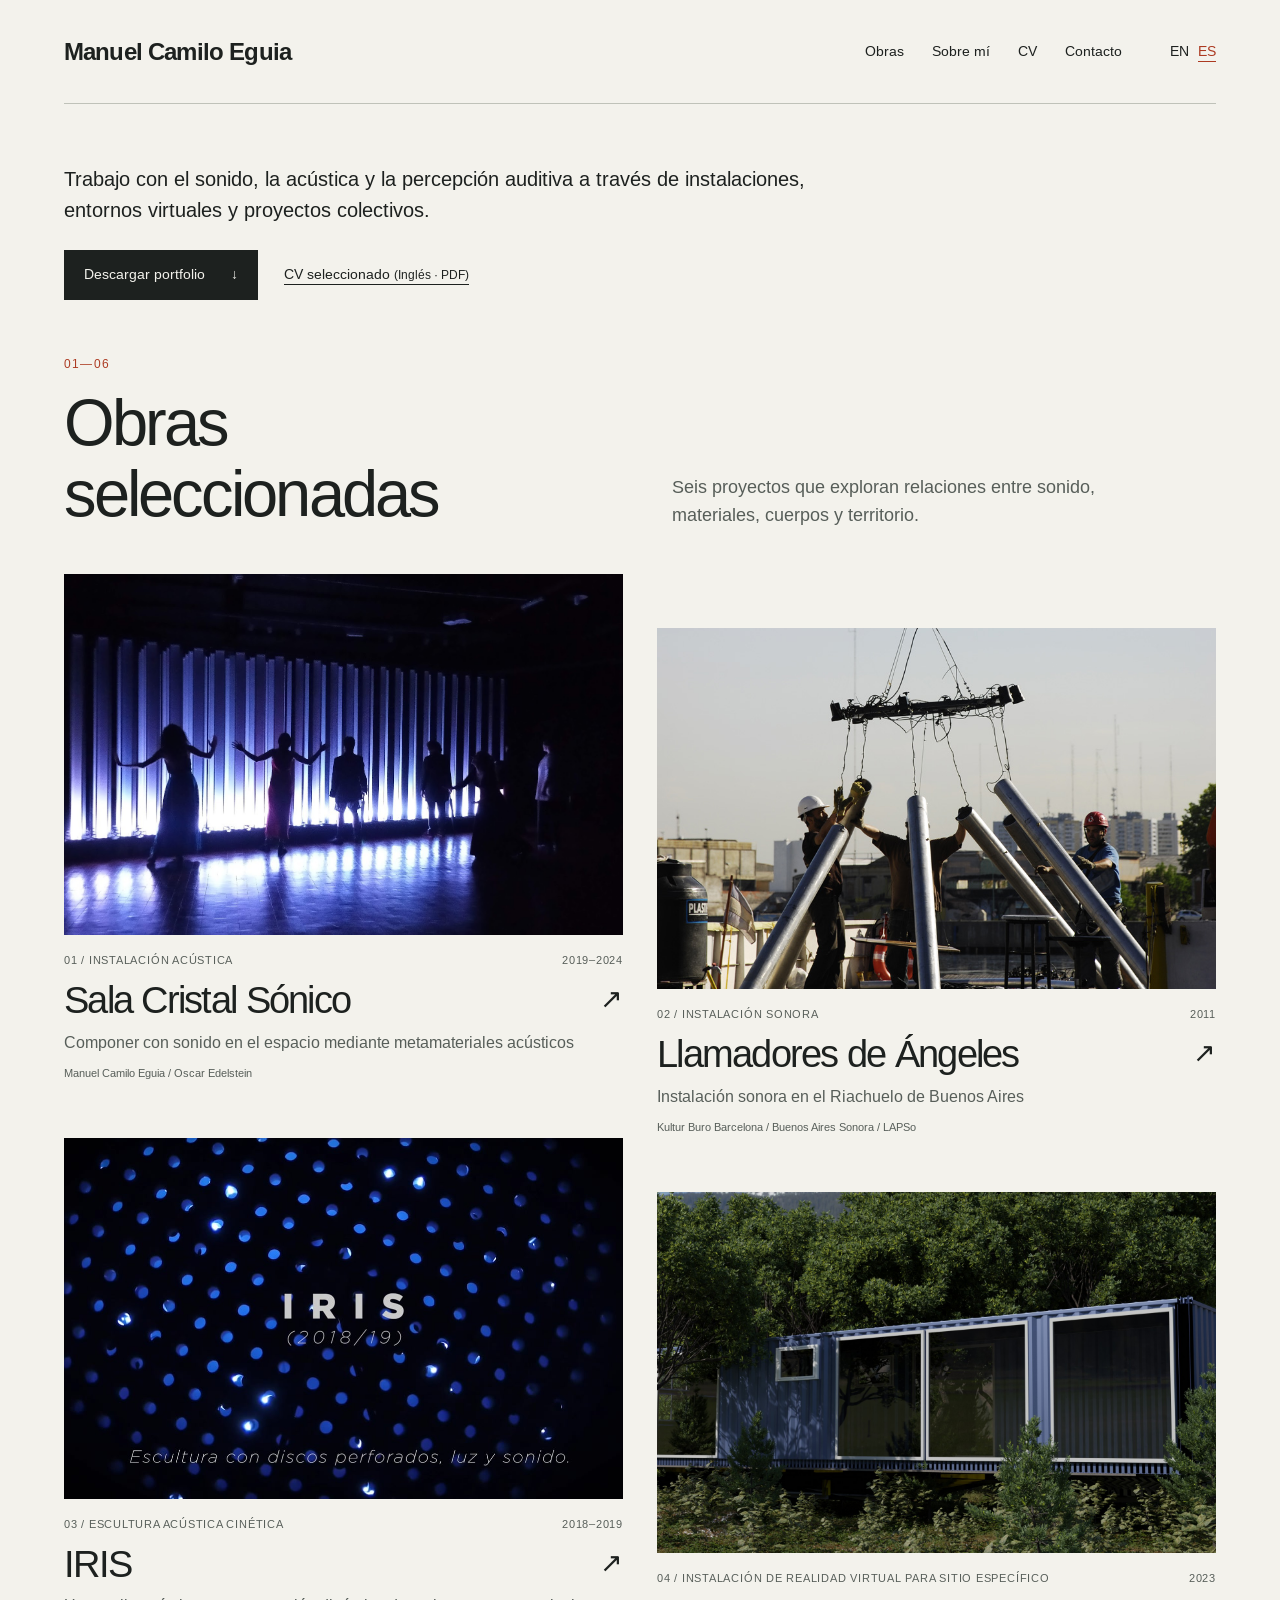
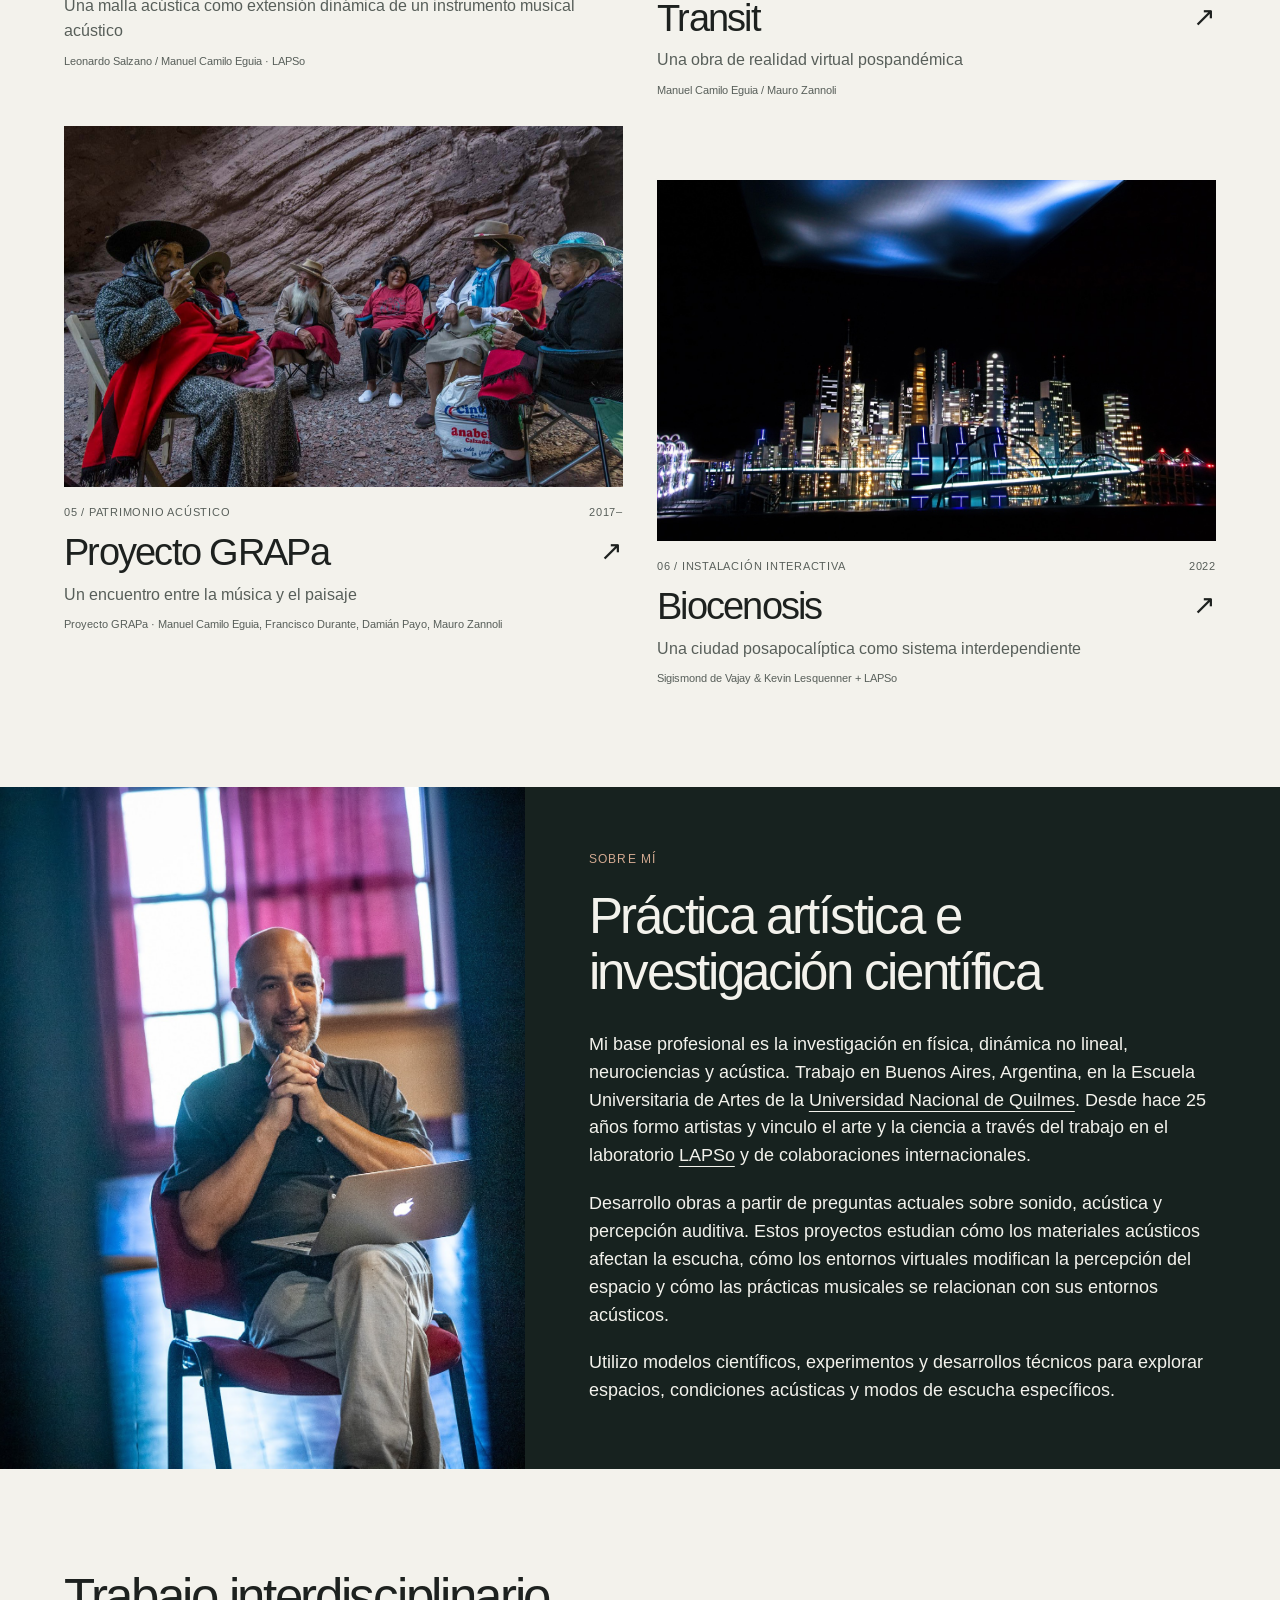
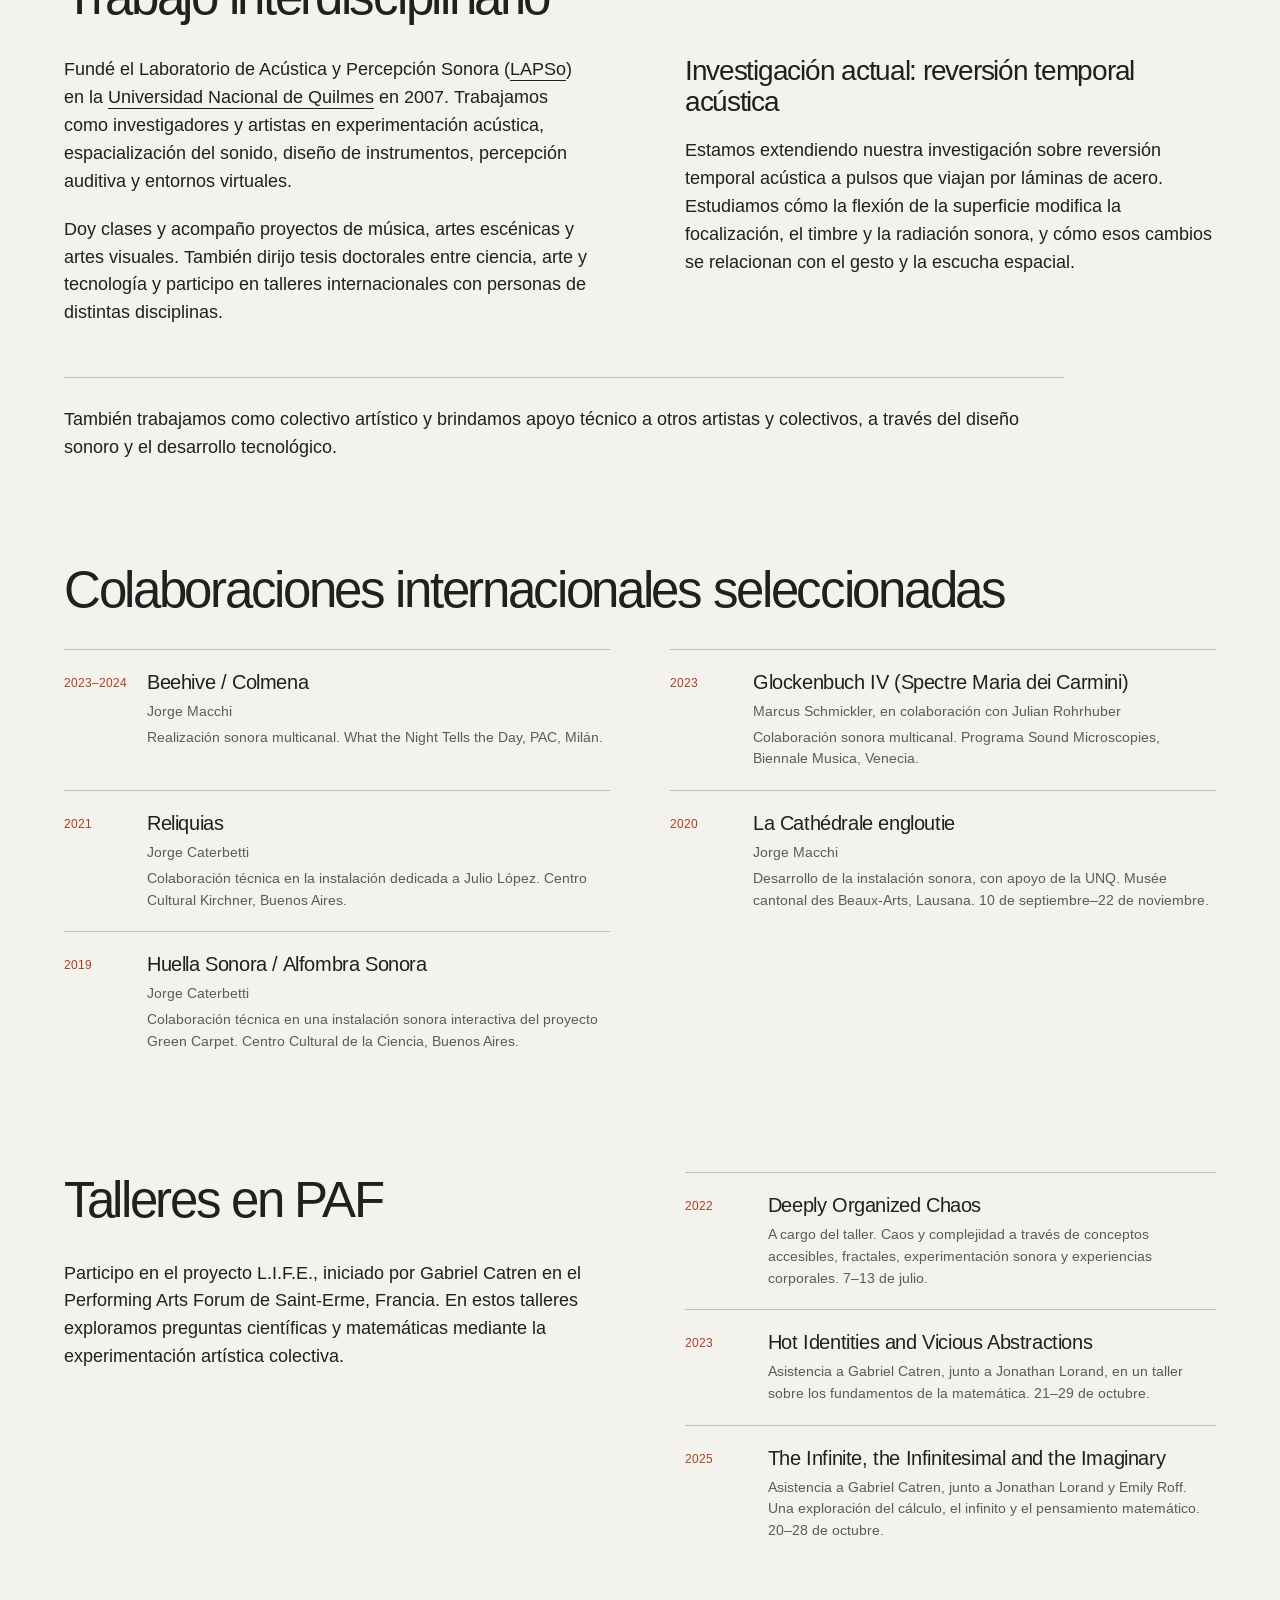
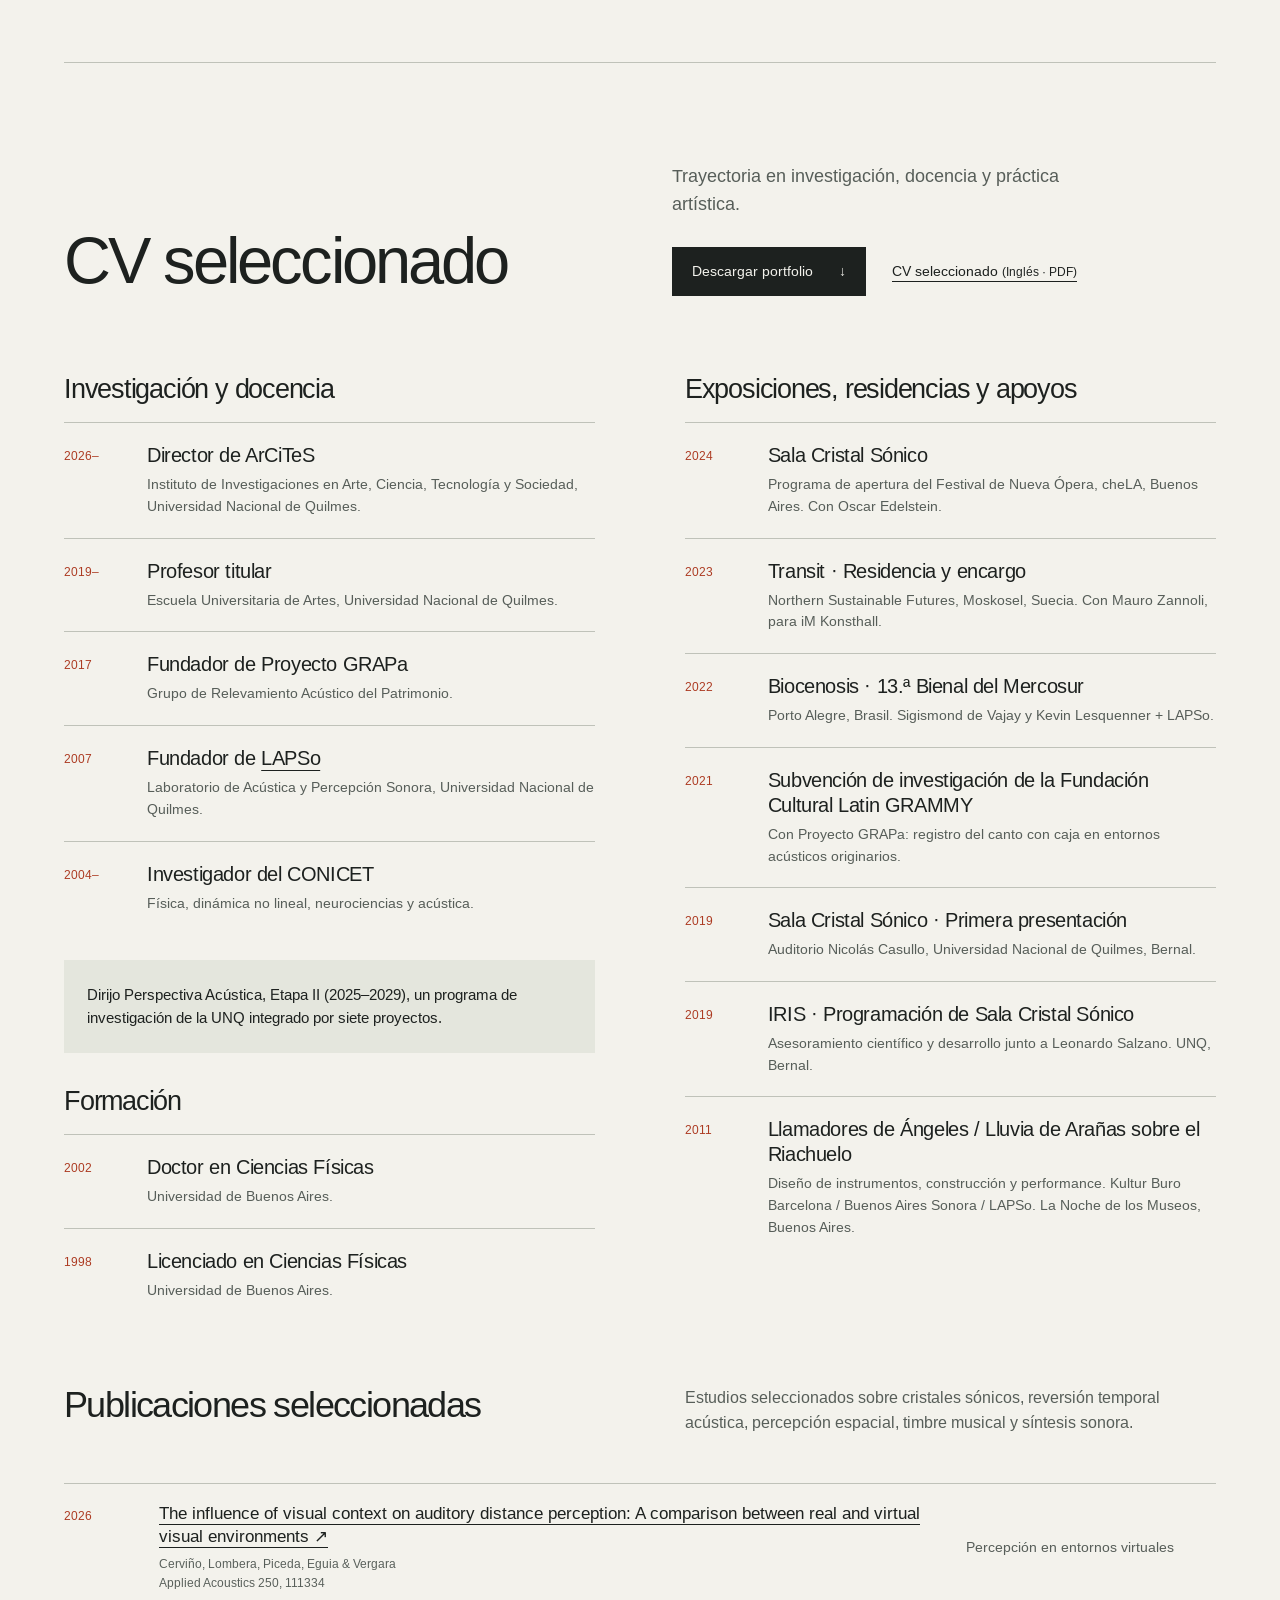
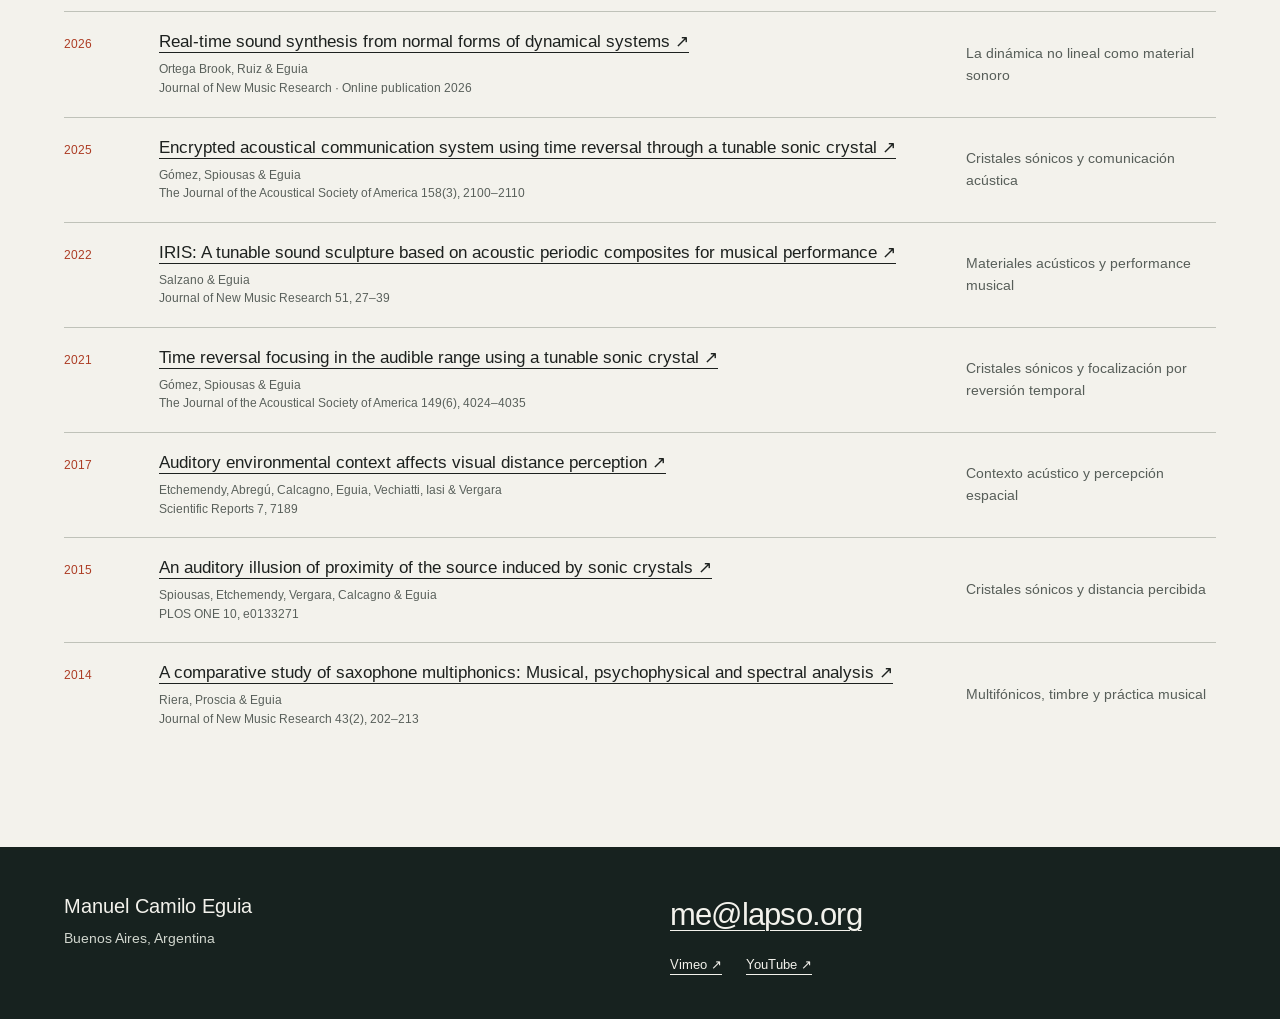
==== commit 1448bff4: "Update preferred name, contact email and work descriptions" ====
--- a/docs/es/index.html
+++ b/docs/es/index.html
@@ -1,12 +1,12 @@
-<!doctype html><html lang="es"><head><meta charset="utf-8"><meta name="viewport" content="width=device-width,initial-scale=1"><title>Manuel Eguía — Sonido, espacio y percepción</title><meta name="description" content="Trabajo con el sonido, la acústica y la percepción auditiva a través de instalaciones, entornos virtuales y proyectos colectivos."><meta name="theme-color" content="#f3f2ec"><link rel="canonical" href="https://meguia.github.io/dossier/es/"><link rel="alternate" hreflang="en" href="https://meguia.github.io/dossier/"><link rel="alternate" hreflang="es" href="https://meguia.github.io/dossier/es/"><meta property="og:type" content="website"><meta property="og:title" content="Manuel Eguía — Sonido, espacio y percepción"><meta property="og:description" content="Trabajo con el sonido, la acústica y la percepción auditiva a través de instalaciones, entornos virtuales y proyectos colectivos."><meta property="og:url" content="https://meguia.github.io/dossier/es/"><meta property="og:image" content="https://meguia.github.io/dossier/assets/images/sonic-performance.jpg"><meta name="twitter:card" content="summary_large_image"><link rel="stylesheet" href="../assets/site.css"><script type="application/ld+json">{"@context": "https://schema.org", "@type": "Person", "name": "Manuel Camilo Eguía", "alternateName": "Manuel Eguía", "url": "https://meguia.github.io/dossier/", "jobTitle": "Artista sonoro · Físico · Investigador", "sameAs": ["https://vimeo.com/meguia", "https://www.youtube.com/@manueleguia2915"]}</script></head><body><a class="skip" href="#main">Saltar al contenido</a><div class="wrap"><header class="site-header" id="top"><a class="brand" href="../es/">Manuel Eguía</a><nav class="nav" aria-label="Main"><a href="../es/#works">Obras</a><a href="../es/#practice">Sobre mí</a><a href="../es/#cv">CV</a><a href="../es/#contact">Contacto</a><span class="lang" aria-label="Idioma"><a href="../" lang="en" hreflang="en" >EN</a><a href="../es/" lang="es" hreflang="es" aria-current="page">ES</a></span></nav></header></div><main id="main">
+<!doctype html><html lang="es"><head><meta charset="utf-8"><meta name="viewport" content="width=device-width,initial-scale=1"><title>Manuel Camilo Eguia — Sonido, espacio y percepción</title><meta name="description" content="Trabajo con el sonido, la acústica y la percepción auditiva a través de instalaciones, entornos virtuales y proyectos colectivos."><meta name="theme-color" content="#f3f2ec"><link rel="canonical" href="https://meguia.github.io/dossier/es/"><link rel="alternate" hreflang="en" href="https://meguia.github.io/dossier/"><link rel="alternate" hreflang="es" href="https://meguia.github.io/dossier/es/"><meta property="og:type" content="website"><meta property="og:title" content="Manuel Camilo Eguia — Sonido, espacio y percepción"><meta property="og:description" content="Trabajo con el sonido, la acústica y la percepción auditiva a través de instalaciones, entornos virtuales y proyectos colectivos."><meta property="og:url" content="https://meguia.github.io/dossier/es/"><meta property="og:image" content="https://meguia.github.io/dossier/assets/images/sonic-performance.jpg"><meta name="twitter:card" content="summary_large_image"><link rel="stylesheet" href="../assets/site.css"><script type="application/ld+json">{"@context": "https://schema.org", "@type": "Person", "name": "Manuel Camilo Eguia", "email": "me@lapso.org", "url": "https://meguia.github.io/dossier/", "jobTitle": "Artista sonoro · Físico · Investigador", "sameAs": ["https://vimeo.com/meguia", "https://www.youtube.com/@manueleguia2915"]}</script></head><body><a class="skip" href="#main">Saltar al contenido</a><div class="wrap"><header class="site-header" id="top"><a class="brand" href="../es/">Manuel Camilo Eguia</a><nav class="nav" aria-label="Main"><a href="../es/#works">Obras</a><a href="../es/#practice">Sobre mí</a><a href="../es/#cv">CV</a><a href="../es/#contact">Contacto</a><span class="lang" aria-label="Idioma"><a href="../" lang="en" hreflang="en" >EN</a><a href="../es/" lang="es" hreflang="es" aria-current="page">ES</a></span></nav></header></div><main id="main">
 <div class="wrap">
 <section class="opening"><p class="opening-text">Trabajo con el sonido, la acústica y la percepción auditiva a través de instalaciones, entornos virtuales y proyectos colectivos.</p><div class="actions"><a class="button" href="../downloads/Manuel-Eguia-Portfolio.pdf">Descargar portfolio <span aria-hidden="true">↓</span></a><a class="text-link" href="../downloads/Manuel-Eguia-CV.pdf">CV seleccionado <small>(Inglés · PDF)</small></a></div></section>
-<section class="section selected-works" id="works"><div class="section-heading"><div><p class="eyebrow">01—06</p><h1 class="works-heading">Obras seleccionadas</h1></div><p>Seis proyectos que exploran relaciones entre sonido, materiales, cuerpos y territorio.</p></div><div class="works-grid"><a class="work-card" href="works/sonic-crystal-room/"><img src="../assets/images/sonic-performance.jpg" alt="Intérpretes a contraluz frente a las columnas iluminadas de Sala Cristal Sónico." class="" loading="lazy" decoding="async"><div class="card-meta"><span>01 / Instalación acústica</span><span>2019–2024</span></div><div class="card-title"><h3>Sala Cristal Sónico</h3><span class="arrow" aria-hidden="true">↗</span></div><div class="card-subtitle">Una sala que se vuelve instrumento</div><div class="card-credit">Manuel Eguía / Oscar Edelstein</div></a><a class="work-card" href="works/wind-chimes/"><img src="../assets/images/wind-chimes-building.jpg" alt="El equipo arma los grandes tubos metálicos de un llamador sobre una embarcación bajo el puente transbordador." class="" style="object-position:center 78%" loading="lazy" decoding="async"><div class="card-meta"><span>02 / Instrumentos para sitio específico</span><span>2011</span></div><div class="card-title"><h3>Llamadores de Ángeles</h3><span class="arrow" aria-hidden="true">↗</span></div><div class="card-subtitle">Instrumentos tubulares para un puente y un río</div><div class="card-credit">Buenos Aires Sonora / LAPSo</div></a><a class="work-card" href="works/iris/"><img src="../assets/images/iris-teaser.jpg" alt="Imagen del teaser de IRIS: luz azul a través de los discos perforados superpuestos de la escultura." class="" loading="lazy" decoding="async"><div class="card-meta"><span>03 / Escultura acústica cinética</span><span>2018–2019</span></div><div class="card-title"><h3>IRIS</h3><span class="arrow" aria-hidden="true">↗</span></div><div class="card-subtitle">Discos que giran, sonido que cambia</div><div class="card-credit">Leonardo Salzano / Manuel Eguía · LAPSo</div></a><a class="work-card" href="works/transit/"><img src="../assets/images/transit-container.jpg" alt="La galería-contenedor de Transit situada en un paisaje boscoso." class="" loading="lazy" decoding="async"><div class="card-meta"><span>04 / Instalación de realidad virtual para sitio específico</span><span>2023</span></div><div class="card-title"><h3>Transit</h3><span class="arrow" aria-hidden="true">↗</span></div><div class="card-subtitle">Adentro, afuera, en otro lugar</div><div class="card-credit">Manuel Eguía / Mauro Zannoli</div></a><a class="work-card" href="works/grapa/"><img src="../assets/images/grapa-circle.jpg" alt="Copleras y copleros sentados en ronda con sus cajas bajo las paredes rocosas del anfiteatro natural." class="" loading="lazy" decoding="async"><div class="card-meta"><span>05 / Patrimonio acústico</span><span>2017–</span></div><div class="card-title"><h3>Proyecto GRAPa</h3><span class="arrow" aria-hidden="true">↗</span></div><div class="card-subtitle">Escuchar una voz y el lugar que le responde</div><div class="card-credit">Proyecto GRAPa · Manuel Eguía, Francisco Durante, Damián Payo, Mauro Zannoli</div></a><a class="work-card" href="works/biocenosis/"><img src="../assets/images/biocenosis.jpg" alt="Edificios iluminados de la maqueta urbana de Biocenosis bajo una proyección atmosférica azul." class="" loading="lazy" decoding="async"><div class="card-meta"><span>06 / Instalación interactiva</span><span>2022</span></div><div class="card-title"><h3>Biocenosis</h3><span class="arrow" aria-hidden="true">↗</span></div><div class="card-subtitle">La ciudad como sistema interdependiente</div><div class="card-credit">Sigismond de Vajay &amp; Kevin Lesquenner + LAPSo</div></a></div></section>
+<section class="section selected-works" id="works"><div class="section-heading"><div><p class="eyebrow">01—06</p><h1 class="works-heading">Obras seleccionadas</h1></div><p>Seis proyectos que exploran relaciones entre sonido, materiales, cuerpos y territorio.</p></div><div class="works-grid"><a class="work-card" href="works/sonic-crystal-room/"><img src="../assets/images/sonic-performance.jpg" alt="Intérpretes a contraluz frente a las columnas iluminadas de Sala Cristal Sónico." class="" loading="lazy" decoding="async"><div class="card-meta"><span>01 / Instalación acústica</span><span>2019–2024</span></div><div class="card-title"><h3>Sala Cristal Sónico</h3><span class="arrow" aria-hidden="true">↗</span></div><div class="card-subtitle">Componer con sonido en el espacio mediante metamateriales acústicos</div><div class="card-credit">Manuel Camilo Eguia / Oscar Edelstein</div></a><a class="work-card" href="works/wind-chimes/"><img src="../assets/images/wind-chimes-building.jpg" alt="El equipo arma los grandes tubos metálicos de un llamador sobre una embarcación bajo el puente transbordador." class="" style="object-position:center 78%" loading="lazy" decoding="async"><div class="card-meta"><span>02 / Instalación sonora</span><span>2011</span></div><div class="card-title"><h3>Llamadores de Ángeles</h3><span class="arrow" aria-hidden="true">↗</span></div><div class="card-subtitle">Instalación sonora en el Riachuelo de Buenos Aires</div><div class="card-credit">Kultur Buro Barcelona / Buenos Aires Sonora / LAPSo</div></a><a class="work-card" href="works/iris/"><img src="../assets/images/iris-teaser.jpg" alt="Imagen del teaser de IRIS: luz azul a través de los discos perforados superpuestos de la escultura." class="" loading="lazy" decoding="async"><div class="card-meta"><span>03 / Escultura acústica cinética</span><span>2018–2019</span></div><div class="card-title"><h3>IRIS</h3><span class="arrow" aria-hidden="true">↗</span></div><div class="card-subtitle">Una malla acústica como extensión dinámica de un instrumento musical acústico</div><div class="card-credit">Leonardo Salzano / Manuel Camilo Eguia · LAPSo</div></a><a class="work-card" href="works/transit/"><img src="../assets/images/transit-container.jpg" alt="La galería-contenedor de Transit situada en un paisaje boscoso." class="" loading="lazy" decoding="async"><div class="card-meta"><span>04 / Instalación de realidad virtual para sitio específico</span><span>2023</span></div><div class="card-title"><h3>Transit</h3><span class="arrow" aria-hidden="true">↗</span></div><div class="card-subtitle">Una obra de realidad virtual pospandémica</div><div class="card-credit">Manuel Camilo Eguia / Mauro Zannoli</div></a><a class="work-card" href="works/grapa/"><img src="../assets/images/grapa-circle.jpg" alt="Copleras y copleros sentados en ronda con sus cajas bajo las paredes rocosas del anfiteatro natural." class="" loading="lazy" decoding="async"><div class="card-meta"><span>05 / Patrimonio acústico</span><span>2017–</span></div><div class="card-title"><h3>Proyecto GRAPa</h3><span class="arrow" aria-hidden="true">↗</span></div><div class="card-subtitle">Un encuentro entre la música y el paisaje</div><div class="card-credit">Proyecto GRAPa · Manuel Camilo Eguia, Francisco Durante, Damián Payo, Mauro Zannoli</div></a><a class="work-card" href="works/biocenosis/"><img src="../assets/images/biocenosis.jpg" alt="Edificios iluminados de la maqueta urbana de Biocenosis bajo una proyección atmosférica azul." class="" loading="lazy" decoding="async"><div class="card-meta"><span>06 / Instalación interactiva</span><span>2022</span></div><div class="card-title"><h3>Biocenosis</h3><span class="arrow" aria-hidden="true">↗</span></div><div class="card-subtitle">Una ciudad posapocalíptica como sistema interdependiente</div><div class="card-credit">Sigismond de Vajay &amp; Kevin Lesquenner + LAPSo</div></a></div></section>
 </div>
-<section class="statement-section" id="practice"><div class="about-layout"><figure class="about-image"><img src="../assets/images/portrait.jpg" alt="Manuel Eguía" class="about-portrait" loading="lazy" decoding="async"></figure><div class="about-copy"><p class="eyebrow">Sobre mí</p><h2>Práctica artística e investigación científica</h2><p>Mi base profesional es la investigación en física, dinámica no lineal, neurociencias y acústica. Trabajo en Buenos Aires, Argentina, en la Escuela Universitaria de Artes de la <a class="institution-link" href="https://www.unq.edu.ar/">Universidad Nacional de Quilmes</a>. Desde hace 25 años formo artistas y vinculo el arte y la ciencia a través del trabajo en el laboratorio <a class="institution-link" href="https://lapso.org/">LAPSo</a> y de colaboraciones internacionales.</p><p>Desarrollo obras a partir de preguntas actuales sobre sonido, acústica y percepción auditiva. Estos proyectos estudian cómo los materiales acústicos afectan la escucha, cómo los entornos virtuales modifican la percepción del espacio y cómo las prácticas musicales se relacionan con sus entornos acústicos.</p><p>Utilizo modelos científicos, experimentos y desarrollos técnicos para explorar espacios, condiciones acústicas y modos de escucha específicos.</p></div></div></section>
+<section class="statement-section" id="practice"><div class="about-layout"><figure class="about-image"><img src="../assets/images/portrait.jpg" alt="Manuel Camilo Eguia" class="about-portrait" loading="lazy" decoding="async"></figure><div class="about-copy"><p class="eyebrow">Sobre mí</p><h2>Práctica artística e investigación científica</h2><p>Mi base profesional es la investigación en física, dinámica no lineal, neurociencias y acústica. Trabajo en Buenos Aires, Argentina, en la Escuela Universitaria de Artes de la <a class="institution-link" href="https://www.unq.edu.ar/">Universidad Nacional de Quilmes</a>. Desde hace 25 años formo artistas y vinculo el arte y la ciencia a través del trabajo en el laboratorio <a class="institution-link" href="https://lapso.org/">LAPSo</a> y de colaboraciones internacionales.</p><p>Desarrollo obras a partir de preguntas actuales sobre sonido, acústica y percepción auditiva. Estos proyectos estudian cómo los materiales acústicos afectan la escucha, cómo los entornos virtuales modifican la percepción del espacio y cómo las prácticas musicales se relacionan con sus entornos acústicos.</p><p>Utilizo modelos científicos, experimentos y desarrollos técnicos para explorar espacios, condiciones acústicas y modos de escucha específicos.</p></div></div></section>
 <div class="wrap">
 <section class="section interdisciplinary-section" id="interdisciplinary"><h2>Trabajo interdisciplinario</h2><div class="interdisciplinary-grid"><div><p>Fundé el Laboratorio de Acústica y Percepción Sonora (<a class="institution-link" href="https://lapso.org/">LAPSo</a>) en la <a class="institution-link" href="https://www.unq.edu.ar/">Universidad Nacional de Quilmes</a> en 2007. Trabajamos como investigadores y artistas en experimentación acústica, espacialización del sonido, diseño de instrumentos, percepción auditiva y entornos virtuales.</p><p>Doy clases y acompaño proyectos de música, artes escénicas y artes visuales. También dirijo tesis doctorales entre ciencia, arte y tecnología y participo en talleres internacionales con personas de distintas disciplinas.</p></div><div class="current"><h3>Investigación actual: reversión temporal acústica</h3><p>Estamos extendiendo nuestra investigación sobre reversión temporal acústica a pulsos que viajan por láminas de acero. Estudiamos cómo la flexión de la superficie modifica la focalización, el timbre y la radiación sonora, y cómo esos cambios se relacionan con el gesto y la escucha espacial.</p></div></div><p class="collective-description">También trabajamos como colectivo artístico y brindamos apoyo técnico a otros artistas y colectivos, a través del diseño sonoro y el desarrollo tecnológico.</p></section>
 <section class="section collab-section" id="collaborations"><h2>Colaboraciones internacionales seleccionadas</h2><ul class="list collab-list"><li><span class="year">2023–2024</span><div><h4>Beehive / Colmena</h4><p>Jorge Macchi</p><p>Realización sonora multicanal. What the Night Tells the Day, PAC, Milán.</p></div></li><li><span class="year">2023</span><div><h4>Glockenbuch IV (Spectre Maria dei Carmini)</h4><p>Marcus Schmickler, en colaboración con Julian Rohrhuber</p><p>Colaboración sonora multicanal. Programa Sound Microscopies, Biennale Musica, Venecia.</p></div></li><li><span class="year">2021</span><div><h4>Reliquias</h4><p>Jorge Caterbetti</p><p>Colaboración técnica en la instalación dedicada a Julio López. Centro Cultural Kirchner, Buenos Aires.</p></div></li><li><span class="year">2020</span><div><h4>La Cathédrale engloutie</h4><p>Jorge Macchi</p><p>Desarrollo de la instalación sonora, con apoyo de la UNQ. Musée cantonal des Beaux-Arts, Lausana. 10 de septiembre–22 de noviembre.</p></div></li><li><span class="year">2019</span><div><h4>Huella Sonora / Alfombra Sonora</h4><p>Jorge Caterbetti</p><p>Colaboración técnica en una instalación sonora interactiva del proyecto Green Carpet. Centro Cultural de la Ciencia, Buenos Aires.</p></div></li></ul></section>
 <section class="section workshops-section" id="workshops"><div class="workshops-grid"><div><h2>Talleres en PAF</h2><p>Participo en el proyecto L.I.F.E., iniciado por Gabriel Catren en el Performing Arts Forum de Saint-Erme, Francia. En estos talleres exploramos preguntas científicas y matemáticas mediante la experimentación artística colectiva.</p></div><div><ul class="list"><li><span class="year">2022</span><div><h4>Deeply Organized Chaos</h4><p>A cargo del taller. Caos y complejidad a través de conceptos accesibles, fractales, experimentación sonora y experiencias corporales. 7–13 de julio.</p></div></li><li><span class="year">2023</span><div><h4>Hot Identities and Vicious Abstractions</h4><p>Asistencia a Gabriel Catren, junto a Jonathan Lorand, en un taller sobre los fundamentos de la matemática. 21–29 de octubre.</p></div></li><li><span class="year">2025</span><div><h4>The Infinite, the Infinitesimal and the Imaginary</h4><p>Asistencia a Gabriel Catren, junto a Jonathan Lorand y Emily Roff. Una exploración del cálculo, el infinito y el pensamiento matemático. 20–28 de octubre.</p></div></li></ul></div></div></section>
-<section class="section cv-section" id="cv"><div class="section-heading"><h2>CV seleccionado</h2><div><p>Trayectoria en investigación, docencia y práctica artística.</p><div class="actions"><a class="button" href="../downloads/Manuel-Eguia-Portfolio.pdf">Descargar portfolio <span aria-hidden="true">↓</span></a><a class="text-link" href="../downloads/Manuel-Eguia-CV.pdf">CV seleccionado <small>(Inglés · PDF)</small></a></div></div></div><div class="cv-columns"><div><h3>Investigación y docencia</h3><ul class="list"><li><span class="year">2026–</span><div><h4>Director de ArCiTeS</h4><p>Instituto de Investigaciones en Arte, Ciencia, Tecnología y Sociedad, Universidad Nacional de Quilmes.</p></div></li><li><span class="year">2019–</span><div><h4>Profesor titular</h4><p>Escuela Universitaria de Artes, Universidad Nacional de Quilmes.</p></div></li><li><span class="year">2017</span><div><h4>Fundador de Proyecto GRAPa</h4><p>Grupo de Relevamiento Acústico del Patrimonio.</p></div></li><li><span class="year">2007</span><div><h4>Fundador de <a class="institution-link" href="https://lapso.org/">LAPSo</a></h4><p>Laboratorio de Acústica y Percepción Sonora, Universidad Nacional de Quilmes.</p></div></li><li><span class="year">2004–</span><div><h4>Investigador del CONICET</h4><p>Física, dinámica no lineal, neurociencias y acústica.</p></div></li></ul><p class="programme">Dirijo Perspectiva Acústica, Etapa II (2025–2029), un programa de investigación de la UNQ integrado por siete proyectos.</p><h3>Formación</h3><ul class="list"><li><span class="year">2002</span><div><h4>Doctor en Ciencias Físicas</h4><p>Universidad de Buenos Aires.</p></div></li><li><span class="year">1998</span><div><h4>Licenciado en Ciencias Físicas</h4><p>Universidad de Buenos Aires.</p></div></li></ul></div><div><h3>Exposiciones, residencias y apoyos</h3><ul class="list"><li><span class="year">2024</span><div><h4>Sala Cristal Sónico</h4><p>Programa de apertura del Festival de Nueva Ópera, cheLA, Buenos Aires. Con Oscar Edelstein.</p></div></li><li><span class="year">2023</span><div><h4>Transit · Residencia y encargo</h4><p>Northern Sustainable Futures, Moskosel, Suecia. Con Mauro Zannoli, para iM Konsthall.</p></div></li><li><span class="year">2022</span><div><h4>Biocenosis · 13.ª Bienal del Mercosur</h4><p>Porto Alegre, Brasil. Sigismond de Vajay y Kevin Lesquenner + LAPSo.</p></div></li><li><span class="year">2021</span><div><h4>Subvención de investigación de la Fundación Cultural Latin GRAMMY</h4><p>Con Proyecto GRAPa: registro del canto con caja en entornos acústicos originarios.</p></div></li><li><span class="year">2019</span><div><h4>Sala Cristal Sónico · Primera presentación</h4><p>Auditorio Nicolás Casullo, Universidad Nacional de Quilmes, Bernal.</p></div></li><li><span class="year">2019</span><div><h4>IRIS · Programación de Sala Cristal Sónico</h4><p>Asesoramiento científico y desarrollo junto a Leonardo Salzano. UNQ, Bernal.</p></div></li><li><span class="year">2011</span><div><h4>Llamadores de Ángeles / Lluvia de Arañas sobre el Riachuelo</h4><p>Diseño de instrumentos, construcción y performance con Buenos Aires Sonora y LAPSo. La Noche de los Museos, Buenos Aires.</p></div></li></ul></div></div><div class="research"><div class="research-head"><h3>Publicaciones seleccionadas</h3><p>Estudios seleccionados sobre cristales sónicos, reversión temporal acústica, percepción espacial, timbre musical y síntesis sonora.</p></div><ol class="publications"><li><span class="year">2026</span><div><div class="publication-title"><a href="https://doi.org/10.1016/j.apacoust.2026.111334">The influence of visual context on auditory distance perception: A comparison between real and virtual visual environments ↗</a></div><div class="publication-meta">Cerviño, Lombera, Piceda, Eguía &amp; Vergara<br>Applied Acoustics 250, 111334</div></div><span class="publication-theme">Percepción en entornos virtuales</span></li><li><span class="year">2026</span><div><div class="publication-title"><a href="https://doi.org/10.1080/09298215.2026.2634043">Real-time sound synthesis from normal forms of dynamical systems ↗</a></div><div class="publication-meta">Ortega Brook, Ruiz &amp; Eguía<br>Journal of New Music Research · Online publication 2026</div></div><span class="publication-theme">La dinámica no lineal como material sonoro</span></li><li><span class="year">2025</span><div><div class="publication-title"><a href="https://doi.org/10.1121/10.0039245">Encrypted acoustical communication system using time reversal through a tunable sonic crystal ↗</a></div><div class="publication-meta">Gómez, Spiousas &amp; Eguía<br>The Journal of the Acoustical Society of America 158(3), 2100–2110</div></div><span class="publication-theme">Cristales sónicos y comunicación acústica</span></li><li><span class="year">2022</span><div><div class="publication-title"><a href="https://doi.org/10.1080/09298215.2022.2049313">IRIS: A tunable sound sculpture based on acoustic periodic composites for musical performance ↗</a></div><div class="publication-meta">Salzano &amp; Eguía<br>Journal of New Music Research 51, 27–39</div></div><span class="publication-theme">Materiales acústicos y performance musical</span></li><li><span class="year">2021</span><div><div class="publication-title"><a href="https://doi.org/10.1121/10.0005196">Time reversal focusing in the audible range using a tunable sonic crystal ↗</a></div><div class="publication-meta">Gómez, Spiousas &amp; Eguía<br>The Journal of the Acoustical Society of America 149(6), 4024–4035</div></div><span class="publication-theme">Cristales sónicos y focalización por reversión temporal</span></li><li><span class="year">2017</span><div><div class="publication-title"><a href="https://doi.org/10.1038/s41598-017-06495-3">Auditory environmental context affects visual distance perception ↗</a></div><div class="publication-meta">Etchemendy, Abregú, Calcagno, Eguía, Vechiatti, Iasi &amp; Vergara<br>Scientific Reports 7, 7189</div></div><span class="publication-theme">Contexto acústico y percepción espacial</span></li><li><span class="year">2015</span><div><div class="publication-title"><a href="https://doi.org/10.1371/journal.pone.0133271">An auditory illusion of proximity of the source induced by sonic crystals ↗</a></div><div class="publication-meta">Spiousas, Etchemendy, Vergara, Calcagno &amp; Eguía<br>PLOS ONE 10, e0133271</div></div><span class="publication-theme">Cristales sónicos y distancia percibida</span></li><li><span class="year">2014</span><div><div class="publication-title"><a href="https://doi.org/10.1080/09298215.2013.860993">A comparative study of saxophone multiphonics: Musical, psychophysical and spectral analysis ↗</a></div><div class="publication-meta">Riera, Proscia &amp; Eguía<br>Journal of New Music Research 43(2), 202–213</div></div><span class="publication-theme">Multifónicos, timbre y práctica musical</span></li></ol></div></section>
-</div></main><footer class="contact-section" id="contact" aria-label="Contacto"><div class="contact-grid"><div><p class="contact-name">Manuel Eguía</p><p class="contact-location">Buenos Aires, Argentina</p></div><address><a class="email" href="mailto:meguia@unq.edu.ar">meguia@unq.edu.ar</a><div class="channels"><a href="https://vimeo.com/meguia">Vimeo ↗</a><a href="https://www.youtube.com/@manueleguia2915">YouTube ↗</a></div></address></div></footer></body></html>+<section class="section cv-section" id="cv"><div class="section-heading"><h2>CV seleccionado</h2><div><p>Trayectoria en investigación, docencia y práctica artística.</p><div class="actions"><a class="button" href="../downloads/Manuel-Eguia-Portfolio.pdf">Descargar portfolio <span aria-hidden="true">↓</span></a><a class="text-link" href="../downloads/Manuel-Eguia-CV.pdf">CV seleccionado <small>(Inglés · PDF)</small></a></div></div></div><div class="cv-columns"><div><h3>Investigación y docencia</h3><ul class="list"><li><span class="year">2026–</span><div><h4>Director de ArCiTeS</h4><p>Instituto de Investigaciones en Arte, Ciencia, Tecnología y Sociedad, Universidad Nacional de Quilmes.</p></div></li><li><span class="year">2019–</span><div><h4>Profesor titular</h4><p>Escuela Universitaria de Artes, Universidad Nacional de Quilmes.</p></div></li><li><span class="year">2017</span><div><h4>Fundador de Proyecto GRAPa</h4><p>Grupo de Relevamiento Acústico del Patrimonio.</p></div></li><li><span class="year">2007</span><div><h4>Fundador de <a class="institution-link" href="https://lapso.org/">LAPSo</a></h4><p>Laboratorio de Acústica y Percepción Sonora, Universidad Nacional de Quilmes.</p></div></li><li><span class="year">2004–</span><div><h4>Investigador del CONICET</h4><p>Física, dinámica no lineal, neurociencias y acústica.</p></div></li></ul><p class="programme">Dirijo Perspectiva Acústica, Etapa II (2025–2029), un programa de investigación de la UNQ integrado por siete proyectos.</p><h3>Formación</h3><ul class="list"><li><span class="year">2002</span><div><h4>Doctor en Ciencias Físicas</h4><p>Universidad de Buenos Aires.</p></div></li><li><span class="year">1998</span><div><h4>Licenciado en Ciencias Físicas</h4><p>Universidad de Buenos Aires.</p></div></li></ul></div><div><h3>Exposiciones, residencias y apoyos</h3><ul class="list"><li><span class="year">2024</span><div><h4>Sala Cristal Sónico</h4><p>Programa de apertura del Festival de Nueva Ópera, cheLA, Buenos Aires. Con Oscar Edelstein.</p></div></li><li><span class="year">2023</span><div><h4>Transit · Residencia y encargo</h4><p>Northern Sustainable Futures, Moskosel, Suecia. Con Mauro Zannoli, para iM Konsthall.</p></div></li><li><span class="year">2022</span><div><h4>Biocenosis · 13.ª Bienal del Mercosur</h4><p>Porto Alegre, Brasil. Sigismond de Vajay y Kevin Lesquenner + LAPSo.</p></div></li><li><span class="year">2021</span><div><h4>Subvención de investigación de la Fundación Cultural Latin GRAMMY</h4><p>Con Proyecto GRAPa: registro del canto con caja en entornos acústicos originarios.</p></div></li><li><span class="year">2019</span><div><h4>Sala Cristal Sónico · Primera presentación</h4><p>Auditorio Nicolás Casullo, Universidad Nacional de Quilmes, Bernal.</p></div></li><li><span class="year">2019</span><div><h4>IRIS · Programación de Sala Cristal Sónico</h4><p>Asesoramiento científico y desarrollo junto a Leonardo Salzano. UNQ, Bernal.</p></div></li><li><span class="year">2011</span><div><h4>Llamadores de Ángeles / Lluvia de Arañas sobre el Riachuelo</h4><p>Diseño de instrumentos, construcción y performance. Kultur Buro Barcelona / Buenos Aires Sonora / LAPSo. La Noche de los Museos, Buenos Aires.</p></div></li></ul></div></div><div class="research"><div class="research-head"><h3>Publicaciones seleccionadas</h3><p>Estudios seleccionados sobre cristales sónicos, reversión temporal acústica, percepción espacial, timbre musical y síntesis sonora.</p></div><ol class="publications"><li><span class="year">2026</span><div><div class="publication-title"><a href="https://doi.org/10.1016/j.apacoust.2026.111334">The influence of visual context on auditory distance perception: A comparison between real and virtual visual environments ↗</a></div><div class="publication-meta">Cerviño, Lombera, Piceda, Eguia &amp; Vergara<br>Applied Acoustics 250, 111334</div></div><span class="publication-theme">Percepción en entornos virtuales</span></li><li><span class="year">2026</span><div><div class="publication-title"><a href="https://doi.org/10.1080/09298215.2026.2634043">Real-time sound synthesis from normal forms of dynamical systems ↗</a></div><div class="publication-meta">Ortega Brook, Ruiz &amp; Eguia<br>Journal of New Music Research · Online publication 2026</div></div><span class="publication-theme">La dinámica no lineal como material sonoro</span></li><li><span class="year">2025</span><div><div class="publication-title"><a href="https://doi.org/10.1121/10.0039245">Encrypted acoustical communication system using time reversal through a tunable sonic crystal ↗</a></div><div class="publication-meta">Gómez, Spiousas &amp; Eguia<br>The Journal of the Acoustical Society of America 158(3), 2100–2110</div></div><span class="publication-theme">Cristales sónicos y comunicación acústica</span></li><li><span class="year">2022</span><div><div class="publication-title"><a href="https://doi.org/10.1080/09298215.2022.2049313">IRIS: A tunable sound sculpture based on acoustic periodic composites for musical performance ↗</a></div><div class="publication-meta">Salzano &amp; Eguia<br>Journal of New Music Research 51, 27–39</div></div><span class="publication-theme">Materiales acústicos y performance musical</span></li><li><span class="year">2021</span><div><div class="publication-title"><a href="https://doi.org/10.1121/10.0005196">Time reversal focusing in the audible range using a tunable sonic crystal ↗</a></div><div class="publication-meta">Gómez, Spiousas &amp; Eguia<br>The Journal of the Acoustical Society of America 149(6), 4024–4035</div></div><span class="publication-theme">Cristales sónicos y focalización por reversión temporal</span></li><li><span class="year">2017</span><div><div class="publication-title"><a href="https://doi.org/10.1038/s41598-017-06495-3">Auditory environmental context affects visual distance perception ↗</a></div><div class="publication-meta">Etchemendy, Abregú, Calcagno, Eguia, Vechiatti, Iasi &amp; Vergara<br>Scientific Reports 7, 7189</div></div><span class="publication-theme">Contexto acústico y percepción espacial</span></li><li><span class="year">2015</span><div><div class="publication-title"><a href="https://doi.org/10.1371/journal.pone.0133271">An auditory illusion of proximity of the source induced by sonic crystals ↗</a></div><div class="publication-meta">Spiousas, Etchemendy, Vergara, Calcagno &amp; Eguia<br>PLOS ONE 10, e0133271</div></div><span class="publication-theme">Cristales sónicos y distancia percibida</span></li><li><span class="year">2014</span><div><div class="publication-title"><a href="https://doi.org/10.1080/09298215.2013.860993">A comparative study of saxophone multiphonics: Musical, psychophysical and spectral analysis ↗</a></div><div class="publication-meta">Riera, Proscia &amp; Eguia<br>Journal of New Music Research 43(2), 202–213</div></div><span class="publication-theme">Multifónicos, timbre y práctica musical</span></li></ol></div></section>
+</div></main><footer class="contact-section" id="contact" aria-label="Contacto"><div class="contact-grid"><div><p class="contact-name">Manuel Camilo Eguia</p><p class="contact-location">Buenos Aires, Argentina</p></div><address><a class="email" href="mailto:me@lapso.org">me@lapso.org</a><div class="channels"><a href="https://vimeo.com/meguia">Vimeo ↗</a><a href="https://www.youtube.com/@manueleguia2915">YouTube ↗</a></div></address></div></footer></body></html>
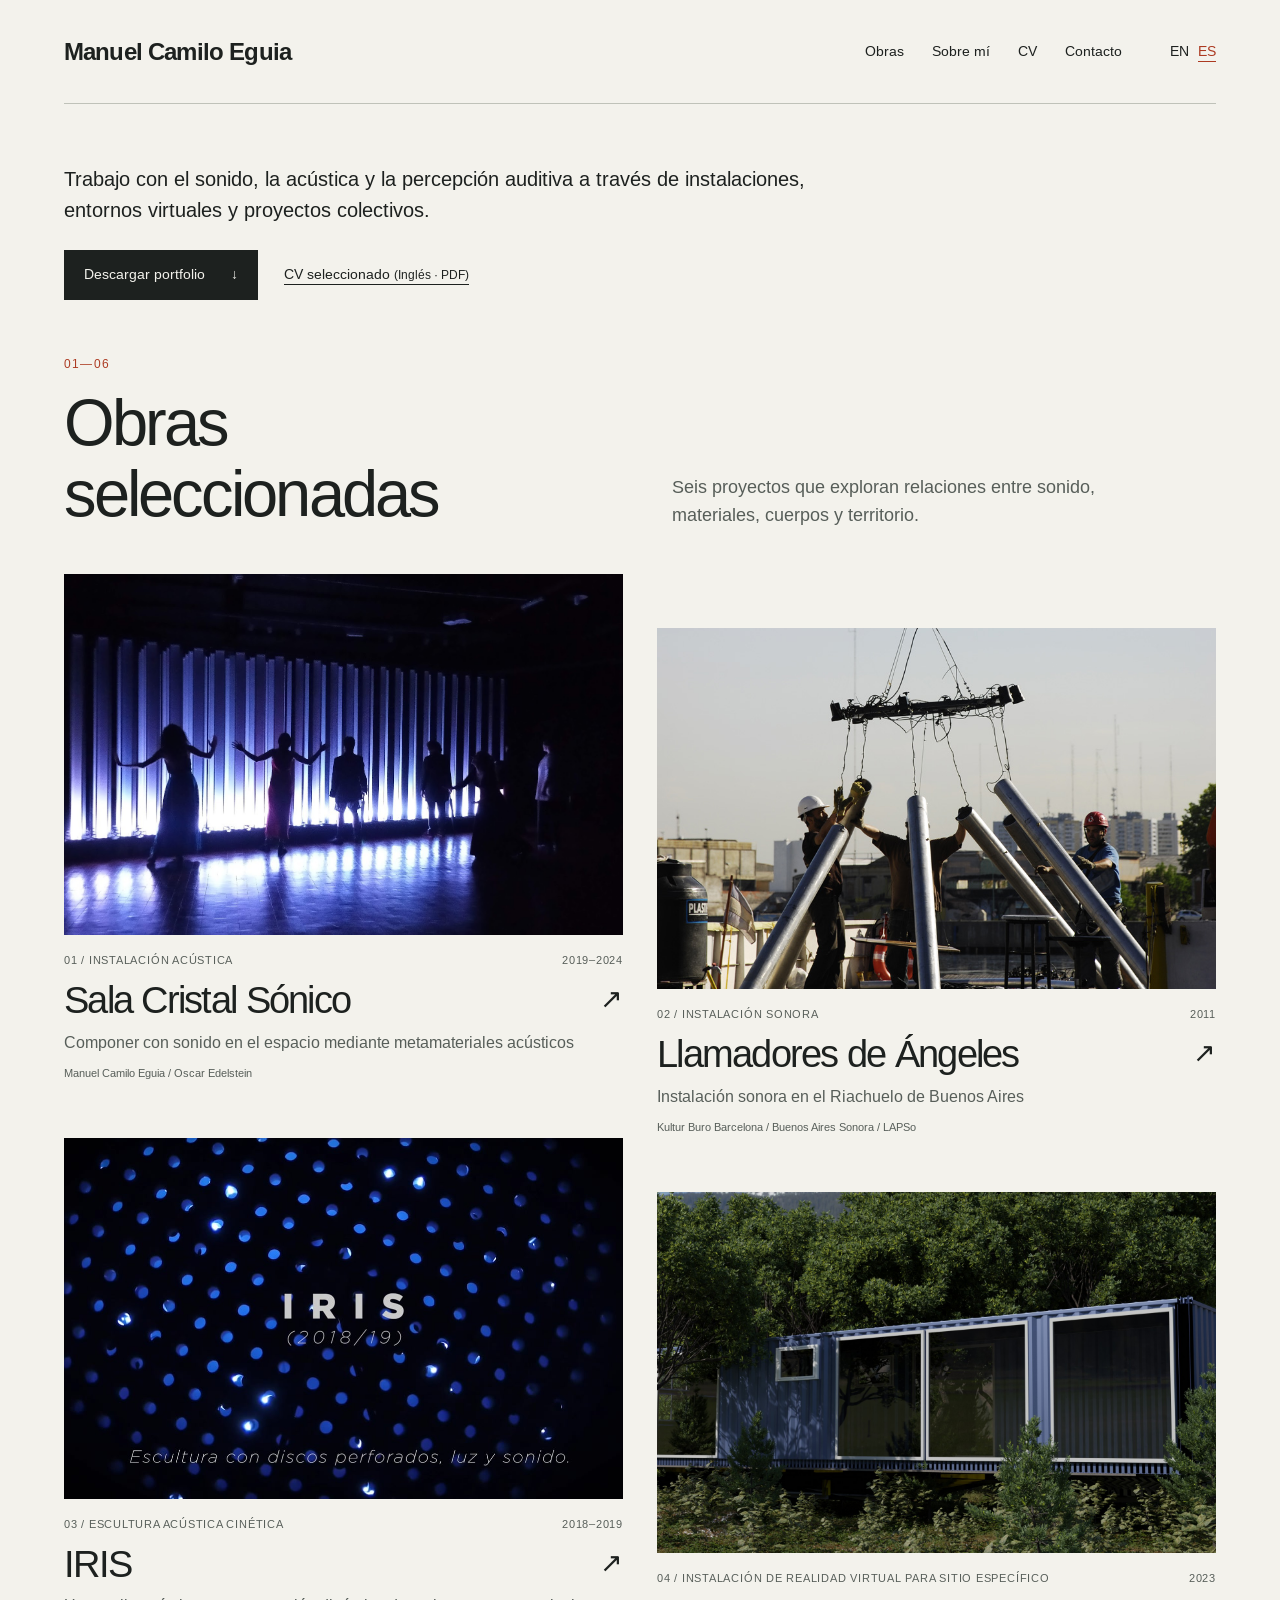
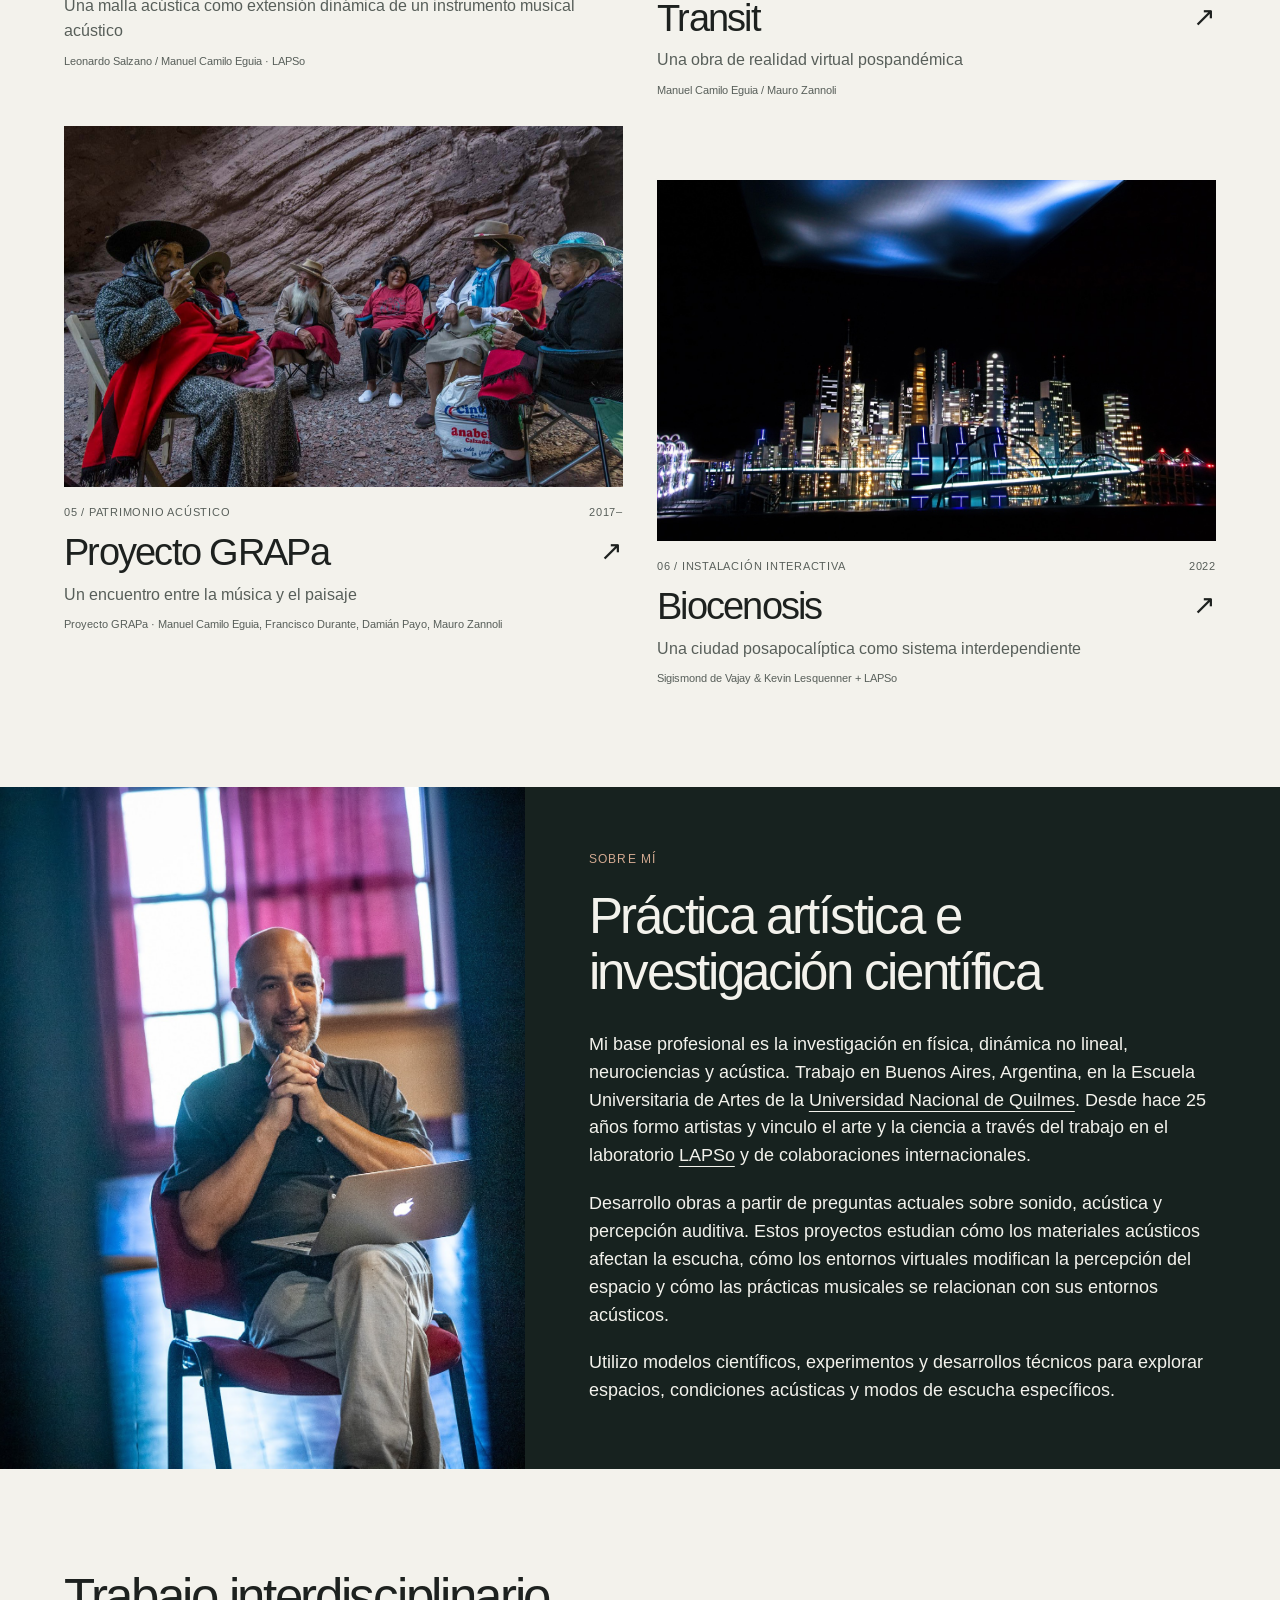
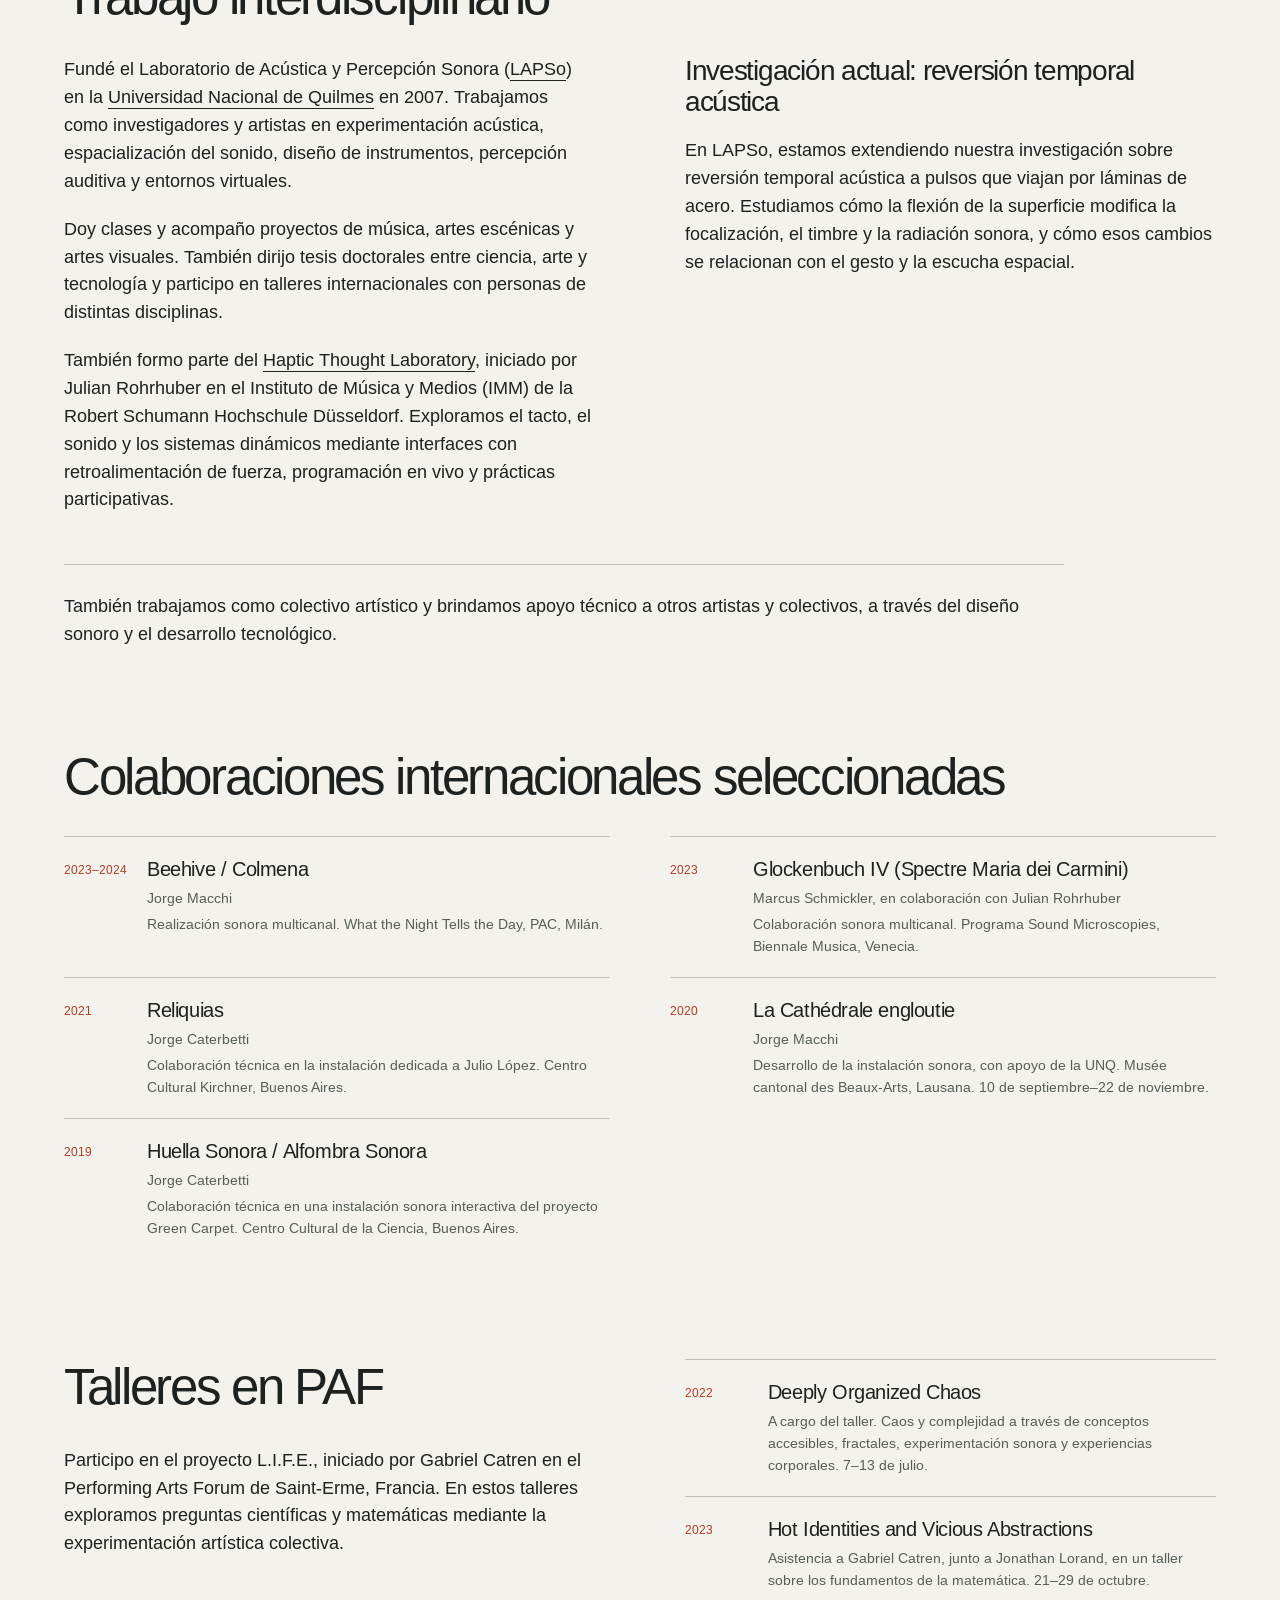
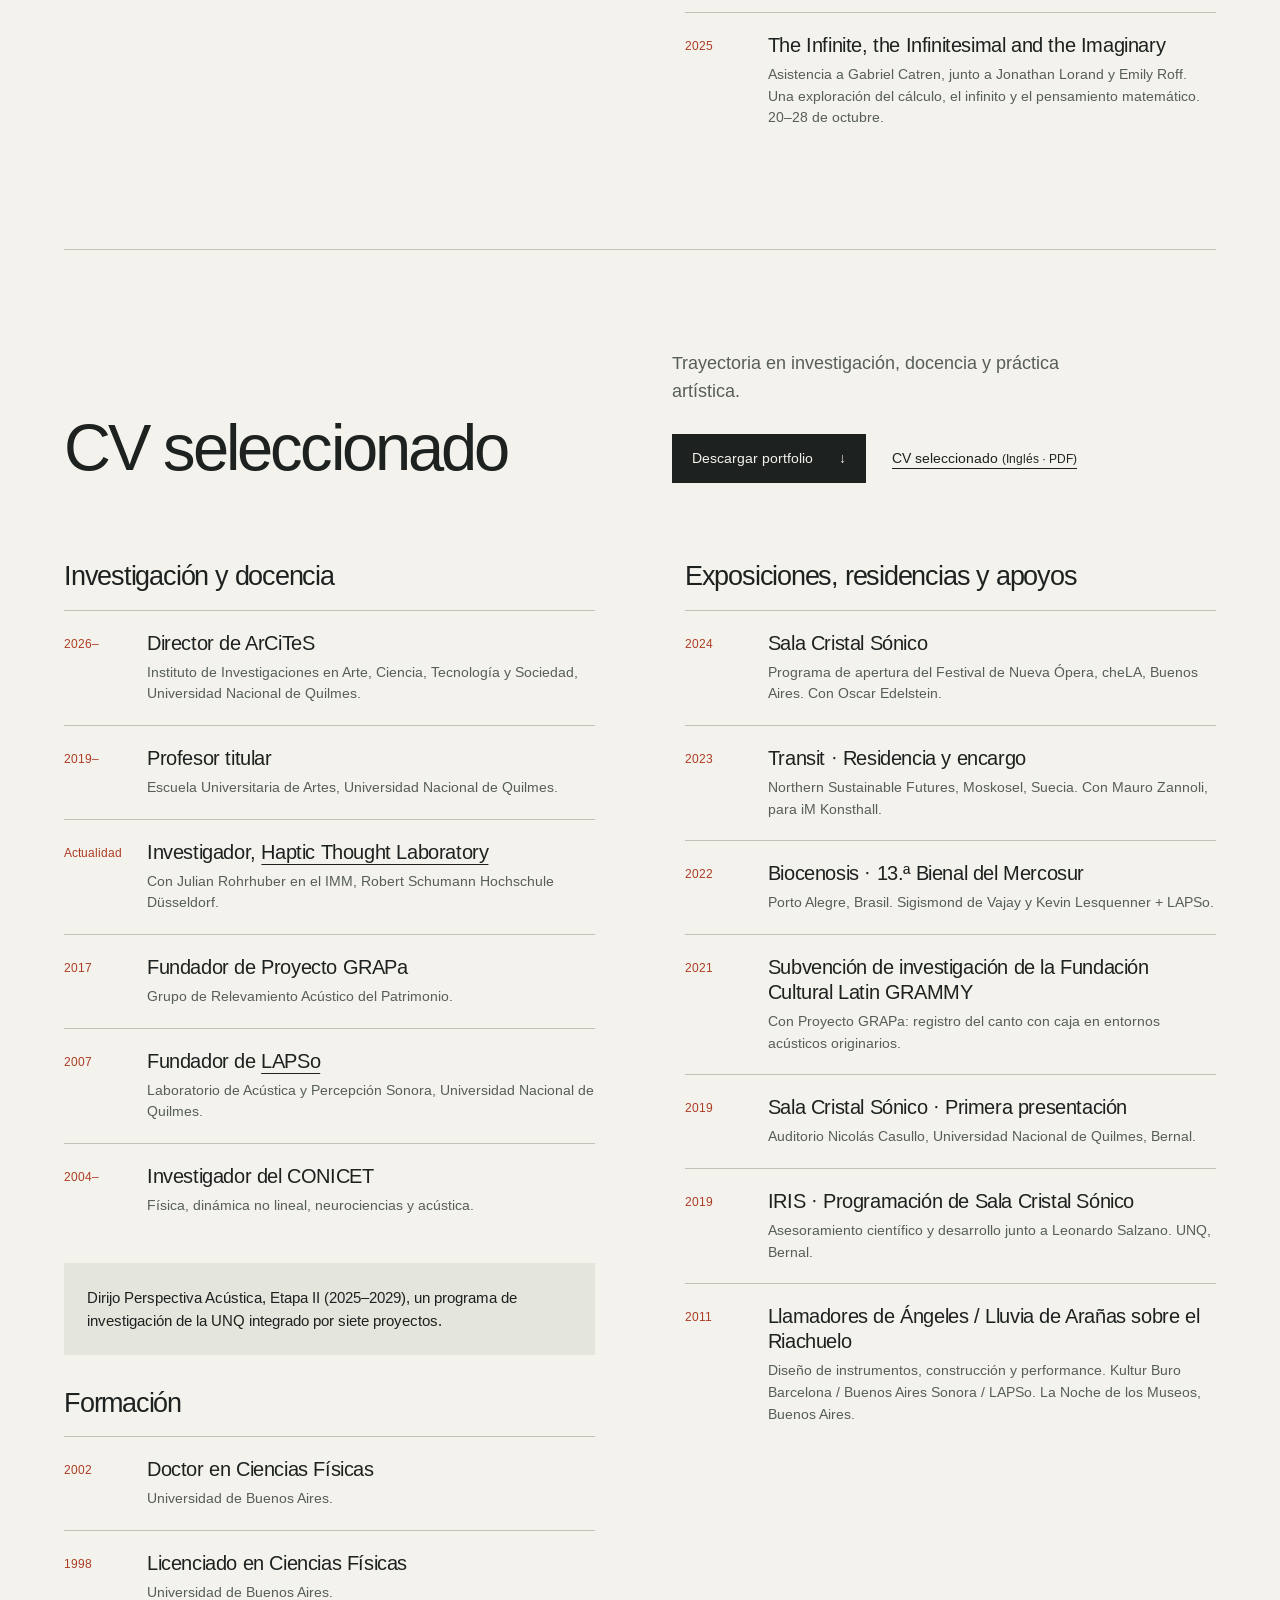
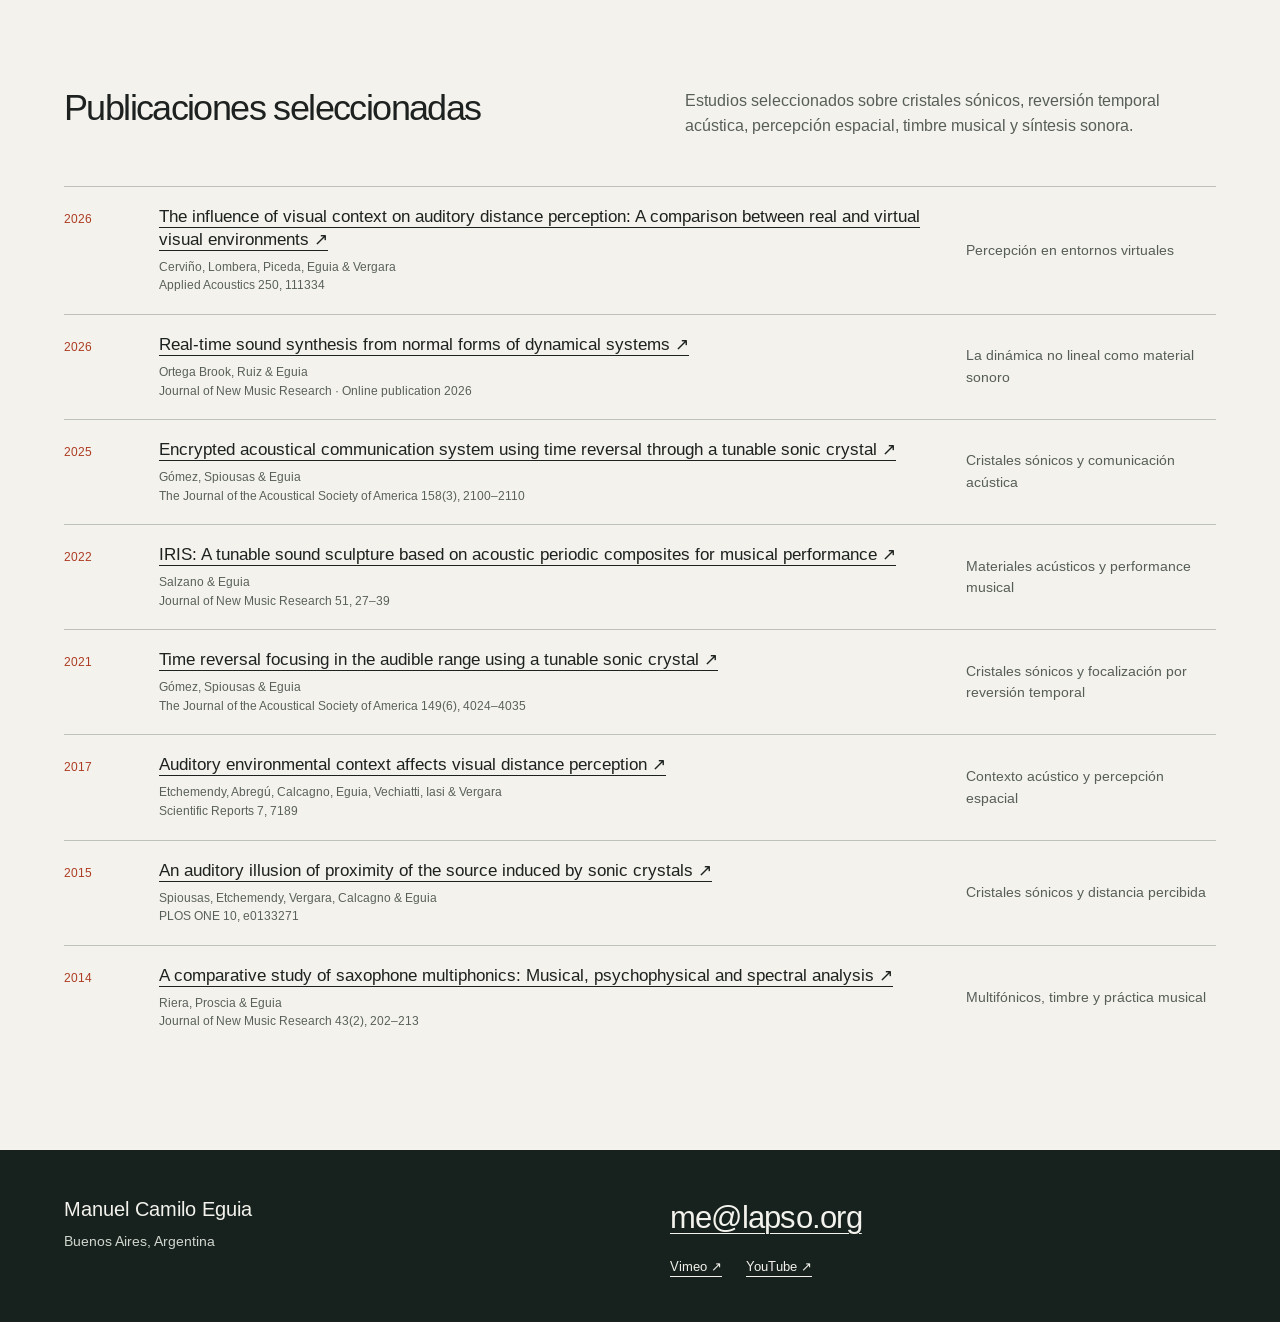
==== commit 10171644: "Add Haptic Thought Laboratory affiliation" ====
--- a/docs/es/index.html
+++ b/docs/es/index.html
@@ -5,8 +5,8 @@
 </div>
 <section class="statement-section" id="practice"><div class="about-layout"><figure class="about-image"><img src="../assets/images/portrait.jpg" alt="Manuel Camilo Eguia" class="about-portrait" loading="lazy" decoding="async"></figure><div class="about-copy"><p class="eyebrow">Sobre mí</p><h2>Práctica artística e investigación científica</h2><p>Mi base profesional es la investigación en física, dinámica no lineal, neurociencias y acústica. Trabajo en Buenos Aires, Argentina, en la Escuela Universitaria de Artes de la <a class="institution-link" href="https://www.unq.edu.ar/">Universidad Nacional de Quilmes</a>. Desde hace 25 años formo artistas y vinculo el arte y la ciencia a través del trabajo en el laboratorio <a class="institution-link" href="https://lapso.org/">LAPSo</a> y de colaboraciones internacionales.</p><p>Desarrollo obras a partir de preguntas actuales sobre sonido, acústica y percepción auditiva. Estos proyectos estudian cómo los materiales acústicos afectan la escucha, cómo los entornos virtuales modifican la percepción del espacio y cómo las prácticas musicales se relacionan con sus entornos acústicos.</p><p>Utilizo modelos científicos, experimentos y desarrollos técnicos para explorar espacios, condiciones acústicas y modos de escucha específicos.</p></div></div></section>
 <div class="wrap">
-<section class="section interdisciplinary-section" id="interdisciplinary"><h2>Trabajo interdisciplinario</h2><div class="interdisciplinary-grid"><div><p>Fundé el Laboratorio de Acústica y Percepción Sonora (<a class="institution-link" href="https://lapso.org/">LAPSo</a>) en la <a class="institution-link" href="https://www.unq.edu.ar/">Universidad Nacional de Quilmes</a> en 2007. Trabajamos como investigadores y artistas en experimentación acústica, espacialización del sonido, diseño de instrumentos, percepción auditiva y entornos virtuales.</p><p>Doy clases y acompaño proyectos de música, artes escénicas y artes visuales. También dirijo tesis doctorales entre ciencia, arte y tecnología y participo en talleres internacionales con personas de distintas disciplinas.</p></div><div class="current"><h3>Investigación actual: reversión temporal acústica</h3><p>Estamos extendiendo nuestra investigación sobre reversión temporal acústica a pulsos que viajan por láminas de acero. Estudiamos cómo la flexión de la superficie modifica la focalización, el timbre y la radiación sonora, y cómo esos cambios se relacionan con el gesto y la escucha espacial.</p></div></div><p class="collective-description">También trabajamos como colectivo artístico y brindamos apoyo técnico a otros artistas y colectivos, a través del diseño sonoro y el desarrollo tecnológico.</p></section>
+<section class="section interdisciplinary-section" id="interdisciplinary"><h2>Trabajo interdisciplinario</h2><div class="interdisciplinary-grid"><div><p>Fundé el Laboratorio de Acústica y Percepción Sonora (<a class="institution-link" href="https://lapso.org/">LAPSo</a>) en la <a class="institution-link" href="https://www.unq.edu.ar/">Universidad Nacional de Quilmes</a> en 2007. Trabajamos como investigadores y artistas en experimentación acústica, espacialización del sonido, diseño de instrumentos, percepción auditiva y entornos virtuales.</p><p>Doy clases y acompaño proyectos de música, artes escénicas y artes visuales. También dirijo tesis doctorales entre ciencia, arte y tecnología y participo en talleres internacionales con personas de distintas disciplinas.</p><p>También formo parte del <a class="institution-link" href="https://haptic.nhrz.de/">Haptic Thought Laboratory</a>, iniciado por Julian Rohrhuber en el Instituto de Música y Medios (IMM) de la Robert Schumann Hochschule Düsseldorf. Exploramos el tacto, el sonido y los sistemas dinámicos mediante interfaces con retroalimentación de fuerza, programación en vivo y prácticas participativas.</p></div><div class="current"><h3>Investigación actual: reversión temporal acústica</h3><p>En LAPSo, estamos extendiendo nuestra investigación sobre reversión temporal acústica a pulsos que viajan por láminas de acero. Estudiamos cómo la flexión de la superficie modifica la focalización, el timbre y la radiación sonora, y cómo esos cambios se relacionan con el gesto y la escucha espacial.</p></div></div><p class="collective-description">También trabajamos como colectivo artístico y brindamos apoyo técnico a otros artistas y colectivos, a través del diseño sonoro y el desarrollo tecnológico.</p></section>
 <section class="section collab-section" id="collaborations"><h2>Colaboraciones internacionales seleccionadas</h2><ul class="list collab-list"><li><span class="year">2023–2024</span><div><h4>Beehive / Colmena</h4><p>Jorge Macchi</p><p>Realización sonora multicanal. What the Night Tells the Day, PAC, Milán.</p></div></li><li><span class="year">2023</span><div><h4>Glockenbuch IV (Spectre Maria dei Carmini)</h4><p>Marcus Schmickler, en colaboración con Julian Rohrhuber</p><p>Colaboración sonora multicanal. Programa Sound Microscopies, Biennale Musica, Venecia.</p></div></li><li><span class="year">2021</span><div><h4>Reliquias</h4><p>Jorge Caterbetti</p><p>Colaboración técnica en la instalación dedicada a Julio López. Centro Cultural Kirchner, Buenos Aires.</p></div></li><li><span class="year">2020</span><div><h4>La Cathédrale engloutie</h4><p>Jorge Macchi</p><p>Desarrollo de la instalación sonora, con apoyo de la UNQ. Musée cantonal des Beaux-Arts, Lausana. 10 de septiembre–22 de noviembre.</p></div></li><li><span class="year">2019</span><div><h4>Huella Sonora / Alfombra Sonora</h4><p>Jorge Caterbetti</p><p>Colaboración técnica en una instalación sonora interactiva del proyecto Green Carpet. Centro Cultural de la Ciencia, Buenos Aires.</p></div></li></ul></section>
 <section class="section workshops-section" id="workshops"><div class="workshops-grid"><div><h2>Talleres en PAF</h2><p>Participo en el proyecto L.I.F.E., iniciado por Gabriel Catren en el Performing Arts Forum de Saint-Erme, Francia. En estos talleres exploramos preguntas científicas y matemáticas mediante la experimentación artística colectiva.</p></div><div><ul class="list"><li><span class="year">2022</span><div><h4>Deeply Organized Chaos</h4><p>A cargo del taller. Caos y complejidad a través de conceptos accesibles, fractales, experimentación sonora y experiencias corporales. 7–13 de julio.</p></div></li><li><span class="year">2023</span><div><h4>Hot Identities and Vicious Abstractions</h4><p>Asistencia a Gabriel Catren, junto a Jonathan Lorand, en un taller sobre los fundamentos de la matemática. 21–29 de octubre.</p></div></li><li><span class="year">2025</span><div><h4>The Infinite, the Infinitesimal and the Imaginary</h4><p>Asistencia a Gabriel Catren, junto a Jonathan Lorand y Emily Roff. Una exploración del cálculo, el infinito y el pensamiento matemático. 20–28 de octubre.</p></div></li></ul></div></div></section>
-<section class="section cv-section" id="cv"><div class="section-heading"><h2>CV seleccionado</h2><div><p>Trayectoria en investigación, docencia y práctica artística.</p><div class="actions"><a class="button" href="../downloads/Manuel-Eguia-Portfolio.pdf">Descargar portfolio <span aria-hidden="true">↓</span></a><a class="text-link" href="../downloads/Manuel-Eguia-CV.pdf">CV seleccionado <small>(Inglés · PDF)</small></a></div></div></div><div class="cv-columns"><div><h3>Investigación y docencia</h3><ul class="list"><li><span class="year">2026–</span><div><h4>Director de ArCiTeS</h4><p>Instituto de Investigaciones en Arte, Ciencia, Tecnología y Sociedad, Universidad Nacional de Quilmes.</p></div></li><li><span class="year">2019–</span><div><h4>Profesor titular</h4><p>Escuela Universitaria de Artes, Universidad Nacional de Quilmes.</p></div></li><li><span class="year">2017</span><div><h4>Fundador de Proyecto GRAPa</h4><p>Grupo de Relevamiento Acústico del Patrimonio.</p></div></li><li><span class="year">2007</span><div><h4>Fundador de <a class="institution-link" href="https://lapso.org/">LAPSo</a></h4><p>Laboratorio de Acústica y Percepción Sonora, Universidad Nacional de Quilmes.</p></div></li><li><span class="year">2004–</span><div><h4>Investigador del CONICET</h4><p>Física, dinámica no lineal, neurociencias y acústica.</p></div></li></ul><p class="programme">Dirijo Perspectiva Acústica, Etapa II (2025–2029), un programa de investigación de la UNQ integrado por siete proyectos.</p><h3>Formación</h3><ul class="list"><li><span class="year">2002</span><div><h4>Doctor en Ciencias Físicas</h4><p>Universidad de Buenos Aires.</p></div></li><li><span class="year">1998</span><div><h4>Licenciado en Ciencias Físicas</h4><p>Universidad de Buenos Aires.</p></div></li></ul></div><div><h3>Exposiciones, residencias y apoyos</h3><ul class="list"><li><span class="year">2024</span><div><h4>Sala Cristal Sónico</h4><p>Programa de apertura del Festival de Nueva Ópera, cheLA, Buenos Aires. Con Oscar Edelstein.</p></div></li><li><span class="year">2023</span><div><h4>Transit · Residencia y encargo</h4><p>Northern Sustainable Futures, Moskosel, Suecia. Con Mauro Zannoli, para iM Konsthall.</p></div></li><li><span class="year">2022</span><div><h4>Biocenosis · 13.ª Bienal del Mercosur</h4><p>Porto Alegre, Brasil. Sigismond de Vajay y Kevin Lesquenner + LAPSo.</p></div></li><li><span class="year">2021</span><div><h4>Subvención de investigación de la Fundación Cultural Latin GRAMMY</h4><p>Con Proyecto GRAPa: registro del canto con caja en entornos acústicos originarios.</p></div></li><li><span class="year">2019</span><div><h4>Sala Cristal Sónico · Primera presentación</h4><p>Auditorio Nicolás Casullo, Universidad Nacional de Quilmes, Bernal.</p></div></li><li><span class="year">2019</span><div><h4>IRIS · Programación de Sala Cristal Sónico</h4><p>Asesoramiento científico y desarrollo junto a Leonardo Salzano. UNQ, Bernal.</p></div></li><li><span class="year">2011</span><div><h4>Llamadores de Ángeles / Lluvia de Arañas sobre el Riachuelo</h4><p>Diseño de instrumentos, construcción y performance. Kultur Buro Barcelona / Buenos Aires Sonora / LAPSo. La Noche de los Museos, Buenos Aires.</p></div></li></ul></div></div><div class="research"><div class="research-head"><h3>Publicaciones seleccionadas</h3><p>Estudios seleccionados sobre cristales sónicos, reversión temporal acústica, percepción espacial, timbre musical y síntesis sonora.</p></div><ol class="publications"><li><span class="year">2026</span><div><div class="publication-title"><a href="https://doi.org/10.1016/j.apacoust.2026.111334">The influence of visual context on auditory distance perception: A comparison between real and virtual visual environments ↗</a></div><div class="publication-meta">Cerviño, Lombera, Piceda, Eguia &amp; Vergara<br>Applied Acoustics 250, 111334</div></div><span class="publication-theme">Percepción en entornos virtuales</span></li><li><span class="year">2026</span><div><div class="publication-title"><a href="https://doi.org/10.1080/09298215.2026.2634043">Real-time sound synthesis from normal forms of dynamical systems ↗</a></div><div class="publication-meta">Ortega Brook, Ruiz &amp; Eguia<br>Journal of New Music Research · Online publication 2026</div></div><span class="publication-theme">La dinámica no lineal como material sonoro</span></li><li><span class="year">2025</span><div><div class="publication-title"><a href="https://doi.org/10.1121/10.0039245">Encrypted acoustical communication system using time reversal through a tunable sonic crystal ↗</a></div><div class="publication-meta">Gómez, Spiousas &amp; Eguia<br>The Journal of the Acoustical Society of America 158(3), 2100–2110</div></div><span class="publication-theme">Cristales sónicos y comunicación acústica</span></li><li><span class="year">2022</span><div><div class="publication-title"><a href="https://doi.org/10.1080/09298215.2022.2049313">IRIS: A tunable sound sculpture based on acoustic periodic composites for musical performance ↗</a></div><div class="publication-meta">Salzano &amp; Eguia<br>Journal of New Music Research 51, 27–39</div></div><span class="publication-theme">Materiales acústicos y performance musical</span></li><li><span class="year">2021</span><div><div class="publication-title"><a href="https://doi.org/10.1121/10.0005196">Time reversal focusing in the audible range using a tunable sonic crystal ↗</a></div><div class="publication-meta">Gómez, Spiousas &amp; Eguia<br>The Journal of the Acoustical Society of America 149(6), 4024–4035</div></div><span class="publication-theme">Cristales sónicos y focalización por reversión temporal</span></li><li><span class="year">2017</span><div><div class="publication-title"><a href="https://doi.org/10.1038/s41598-017-06495-3">Auditory environmental context affects visual distance perception ↗</a></div><div class="publication-meta">Etchemendy, Abregú, Calcagno, Eguia, Vechiatti, Iasi &amp; Vergara<br>Scientific Reports 7, 7189</div></div><span class="publication-theme">Contexto acústico y percepción espacial</span></li><li><span class="year">2015</span><div><div class="publication-title"><a href="https://doi.org/10.1371/journal.pone.0133271">An auditory illusion of proximity of the source induced by sonic crystals ↗</a></div><div class="publication-meta">Spiousas, Etchemendy, Vergara, Calcagno &amp; Eguia<br>PLOS ONE 10, e0133271</div></div><span class="publication-theme">Cristales sónicos y distancia percibida</span></li><li><span class="year">2014</span><div><div class="publication-title"><a href="https://doi.org/10.1080/09298215.2013.860993">A comparative study of saxophone multiphonics: Musical, psychophysical and spectral analysis ↗</a></div><div class="publication-meta">Riera, Proscia &amp; Eguia<br>Journal of New Music Research 43(2), 202–213</div></div><span class="publication-theme">Multifónicos, timbre y práctica musical</span></li></ol></div></section>
+<section class="section cv-section" id="cv"><div class="section-heading"><h2>CV seleccionado</h2><div><p>Trayectoria en investigación, docencia y práctica artística.</p><div class="actions"><a class="button" href="../downloads/Manuel-Eguia-Portfolio.pdf">Descargar portfolio <span aria-hidden="true">↓</span></a><a class="text-link" href="../downloads/Manuel-Eguia-CV.pdf">CV seleccionado <small>(Inglés · PDF)</small></a></div></div></div><div class="cv-columns"><div><h3>Investigación y docencia</h3><ul class="list"><li><span class="year">2026–</span><div><h4>Director de ArCiTeS</h4><p>Instituto de Investigaciones en Arte, Ciencia, Tecnología y Sociedad, Universidad Nacional de Quilmes.</p></div></li><li><span class="year">2019–</span><div><h4>Profesor titular</h4><p>Escuela Universitaria de Artes, Universidad Nacional de Quilmes.</p></div></li><li><span class="year">Actualidad</span><div><h4>Investigador, <a class="institution-link" href="https://haptic.nhrz.de/">Haptic Thought Laboratory</a></h4><p>Con Julian Rohrhuber en el IMM, Robert Schumann Hochschule Düsseldorf.</p></div></li><li><span class="year">2017</span><div><h4>Fundador de Proyecto GRAPa</h4><p>Grupo de Relevamiento Acústico del Patrimonio.</p></div></li><li><span class="year">2007</span><div><h4>Fundador de <a class="institution-link" href="https://lapso.org/">LAPSo</a></h4><p>Laboratorio de Acústica y Percepción Sonora, Universidad Nacional de Quilmes.</p></div></li><li><span class="year">2004–</span><div><h4>Investigador del CONICET</h4><p>Física, dinámica no lineal, neurociencias y acústica.</p></div></li></ul><p class="programme">Dirijo Perspectiva Acústica, Etapa II (2025–2029), un programa de investigación de la UNQ integrado por siete proyectos.</p><h3>Formación</h3><ul class="list"><li><span class="year">2002</span><div><h4>Doctor en Ciencias Físicas</h4><p>Universidad de Buenos Aires.</p></div></li><li><span class="year">1998</span><div><h4>Licenciado en Ciencias Físicas</h4><p>Universidad de Buenos Aires.</p></div></li></ul></div><div><h3>Exposiciones, residencias y apoyos</h3><ul class="list"><li><span class="year">2024</span><div><h4>Sala Cristal Sónico</h4><p>Programa de apertura del Festival de Nueva Ópera, cheLA, Buenos Aires. Con Oscar Edelstein.</p></div></li><li><span class="year">2023</span><div><h4>Transit · Residencia y encargo</h4><p>Northern Sustainable Futures, Moskosel, Suecia. Con Mauro Zannoli, para iM Konsthall.</p></div></li><li><span class="year">2022</span><div><h4>Biocenosis · 13.ª Bienal del Mercosur</h4><p>Porto Alegre, Brasil. Sigismond de Vajay y Kevin Lesquenner + LAPSo.</p></div></li><li><span class="year">2021</span><div><h4>Subvención de investigación de la Fundación Cultural Latin GRAMMY</h4><p>Con Proyecto GRAPa: registro del canto con caja en entornos acústicos originarios.</p></div></li><li><span class="year">2019</span><div><h4>Sala Cristal Sónico · Primera presentación</h4><p>Auditorio Nicolás Casullo, Universidad Nacional de Quilmes, Bernal.</p></div></li><li><span class="year">2019</span><div><h4>IRIS · Programación de Sala Cristal Sónico</h4><p>Asesoramiento científico y desarrollo junto a Leonardo Salzano. UNQ, Bernal.</p></div></li><li><span class="year">2011</span><div><h4>Llamadores de Ángeles / Lluvia de Arañas sobre el Riachuelo</h4><p>Diseño de instrumentos, construcción y performance. Kultur Buro Barcelona / Buenos Aires Sonora / LAPSo. La Noche de los Museos, Buenos Aires.</p></div></li></ul></div></div><div class="research"><div class="research-head"><h3>Publicaciones seleccionadas</h3><p>Estudios seleccionados sobre cristales sónicos, reversión temporal acústica, percepción espacial, timbre musical y síntesis sonora.</p></div><ol class="publications"><li><span class="year">2026</span><div><div class="publication-title"><a href="https://doi.org/10.1016/j.apacoust.2026.111334">The influence of visual context on auditory distance perception: A comparison between real and virtual visual environments ↗</a></div><div class="publication-meta">Cerviño, Lombera, Piceda, Eguia &amp; Vergara<br>Applied Acoustics 250, 111334</div></div><span class="publication-theme">Percepción en entornos virtuales</span></li><li><span class="year">2026</span><div><div class="publication-title"><a href="https://doi.org/10.1080/09298215.2026.2634043">Real-time sound synthesis from normal forms of dynamical systems ↗</a></div><div class="publication-meta">Ortega Brook, Ruiz &amp; Eguia<br>Journal of New Music Research · Online publication 2026</div></div><span class="publication-theme">La dinámica no lineal como material sonoro</span></li><li><span class="year">2025</span><div><div class="publication-title"><a href="https://doi.org/10.1121/10.0039245">Encrypted acoustical communication system using time reversal through a tunable sonic crystal ↗</a></div><div class="publication-meta">Gómez, Spiousas &amp; Eguia<br>The Journal of the Acoustical Society of America 158(3), 2100–2110</div></div><span class="publication-theme">Cristales sónicos y comunicación acústica</span></li><li><span class="year">2022</span><div><div class="publication-title"><a href="https://doi.org/10.1080/09298215.2022.2049313">IRIS: A tunable sound sculpture based on acoustic periodic composites for musical performance ↗</a></div><div class="publication-meta">Salzano &amp; Eguia<br>Journal of New Music Research 51, 27–39</div></div><span class="publication-theme">Materiales acústicos y performance musical</span></li><li><span class="year">2021</span><div><div class="publication-title"><a href="https://doi.org/10.1121/10.0005196">Time reversal focusing in the audible range using a tunable sonic crystal ↗</a></div><div class="publication-meta">Gómez, Spiousas &amp; Eguia<br>The Journal of the Acoustical Society of America 149(6), 4024–4035</div></div><span class="publication-theme">Cristales sónicos y focalización por reversión temporal</span></li><li><span class="year">2017</span><div><div class="publication-title"><a href="https://doi.org/10.1038/s41598-017-06495-3">Auditory environmental context affects visual distance perception ↗</a></div><div class="publication-meta">Etchemendy, Abregú, Calcagno, Eguia, Vechiatti, Iasi &amp; Vergara<br>Scientific Reports 7, 7189</div></div><span class="publication-theme">Contexto acústico y percepción espacial</span></li><li><span class="year">2015</span><div><div class="publication-title"><a href="https://doi.org/10.1371/journal.pone.0133271">An auditory illusion of proximity of the source induced by sonic crystals ↗</a></div><div class="publication-meta">Spiousas, Etchemendy, Vergara, Calcagno &amp; Eguia<br>PLOS ONE 10, e0133271</div></div><span class="publication-theme">Cristales sónicos y distancia percibida</span></li><li><span class="year">2014</span><div><div class="publication-title"><a href="https://doi.org/10.1080/09298215.2013.860993">A comparative study of saxophone multiphonics: Musical, psychophysical and spectral analysis ↗</a></div><div class="publication-meta">Riera, Proscia &amp; Eguia<br>Journal of New Music Research 43(2), 202–213</div></div><span class="publication-theme">Multifónicos, timbre y práctica musical</span></li></ol></div></section>
 </div></main><footer class="contact-section" id="contact" aria-label="Contacto"><div class="contact-grid"><div><p class="contact-name">Manuel Camilo Eguia</p><p class="contact-location">Buenos Aires, Argentina</p></div><address><a class="email" href="mailto:me@lapso.org">me@lapso.org</a><div class="channels"><a href="https://vimeo.com/meguia">Vimeo ↗</a><a href="https://www.youtube.com/@manueleguia2915">YouTube ↗</a></div></address></div></footer></body></html>
